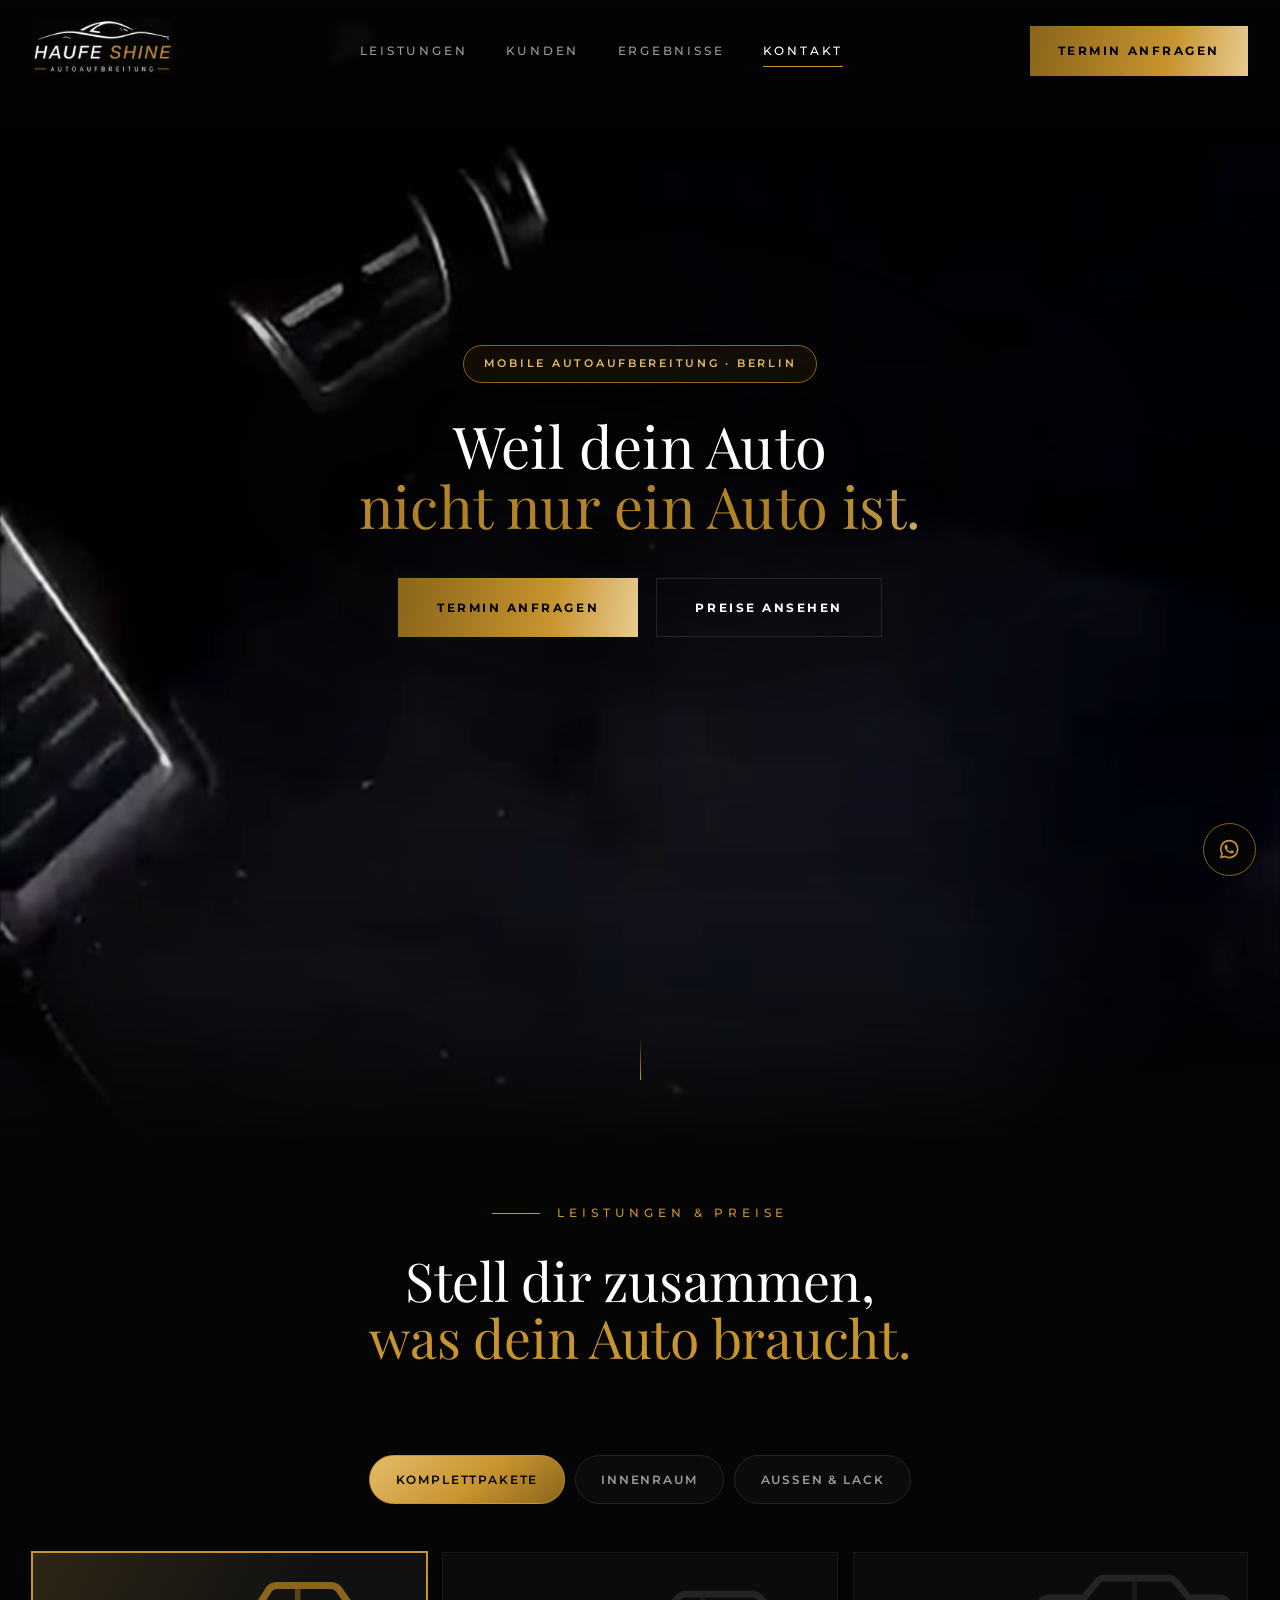
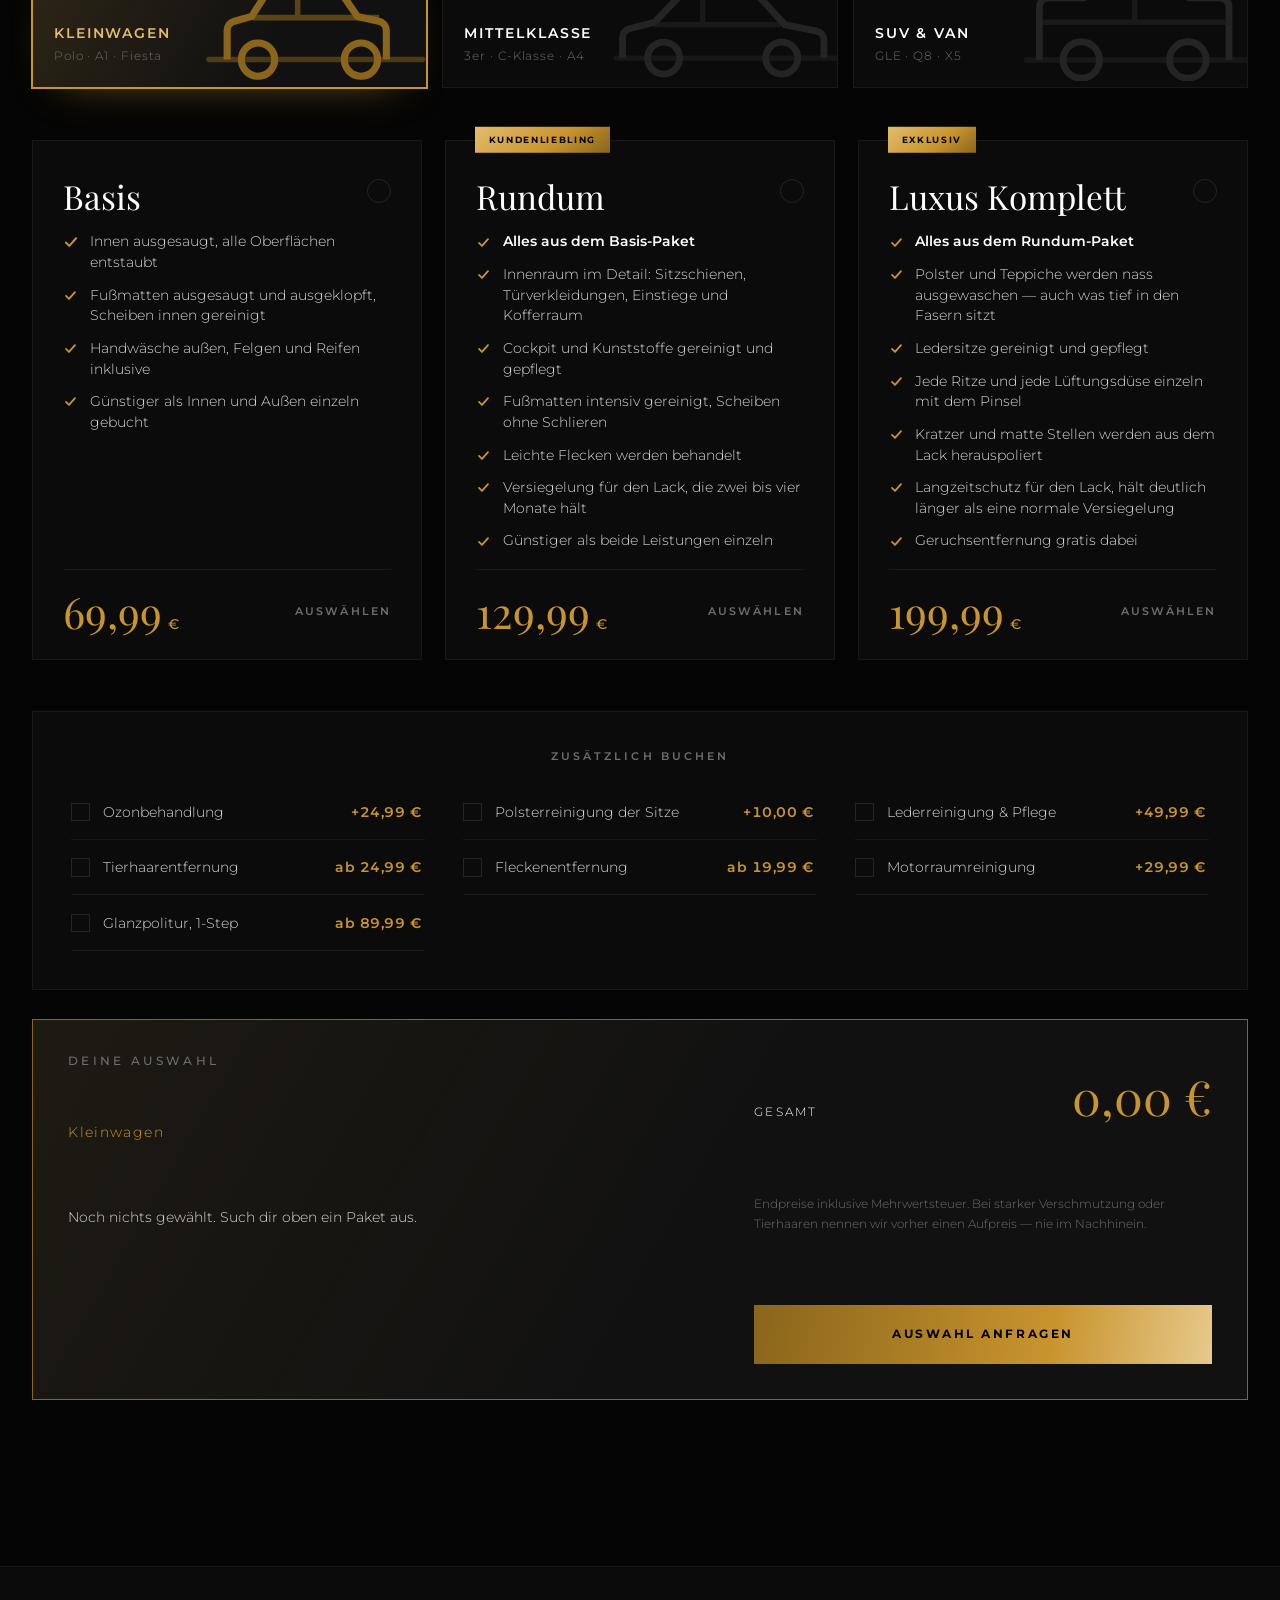
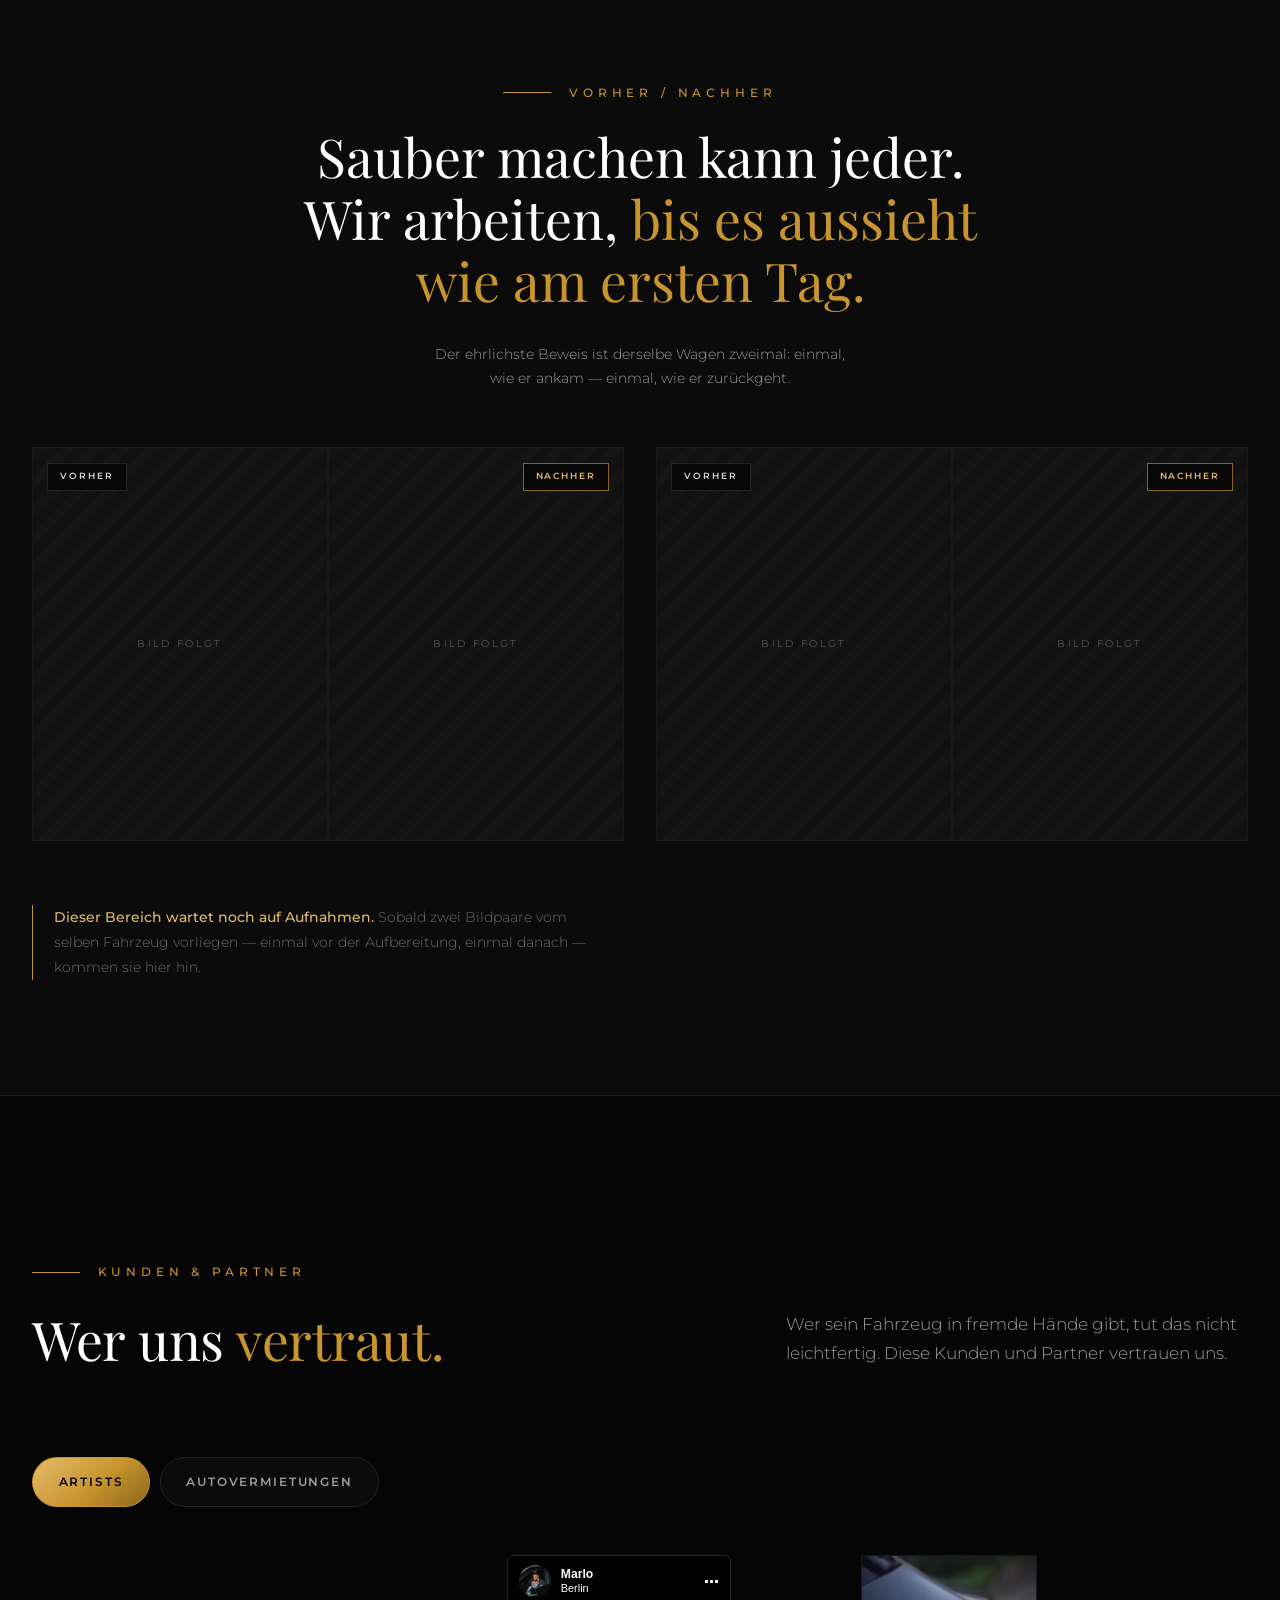
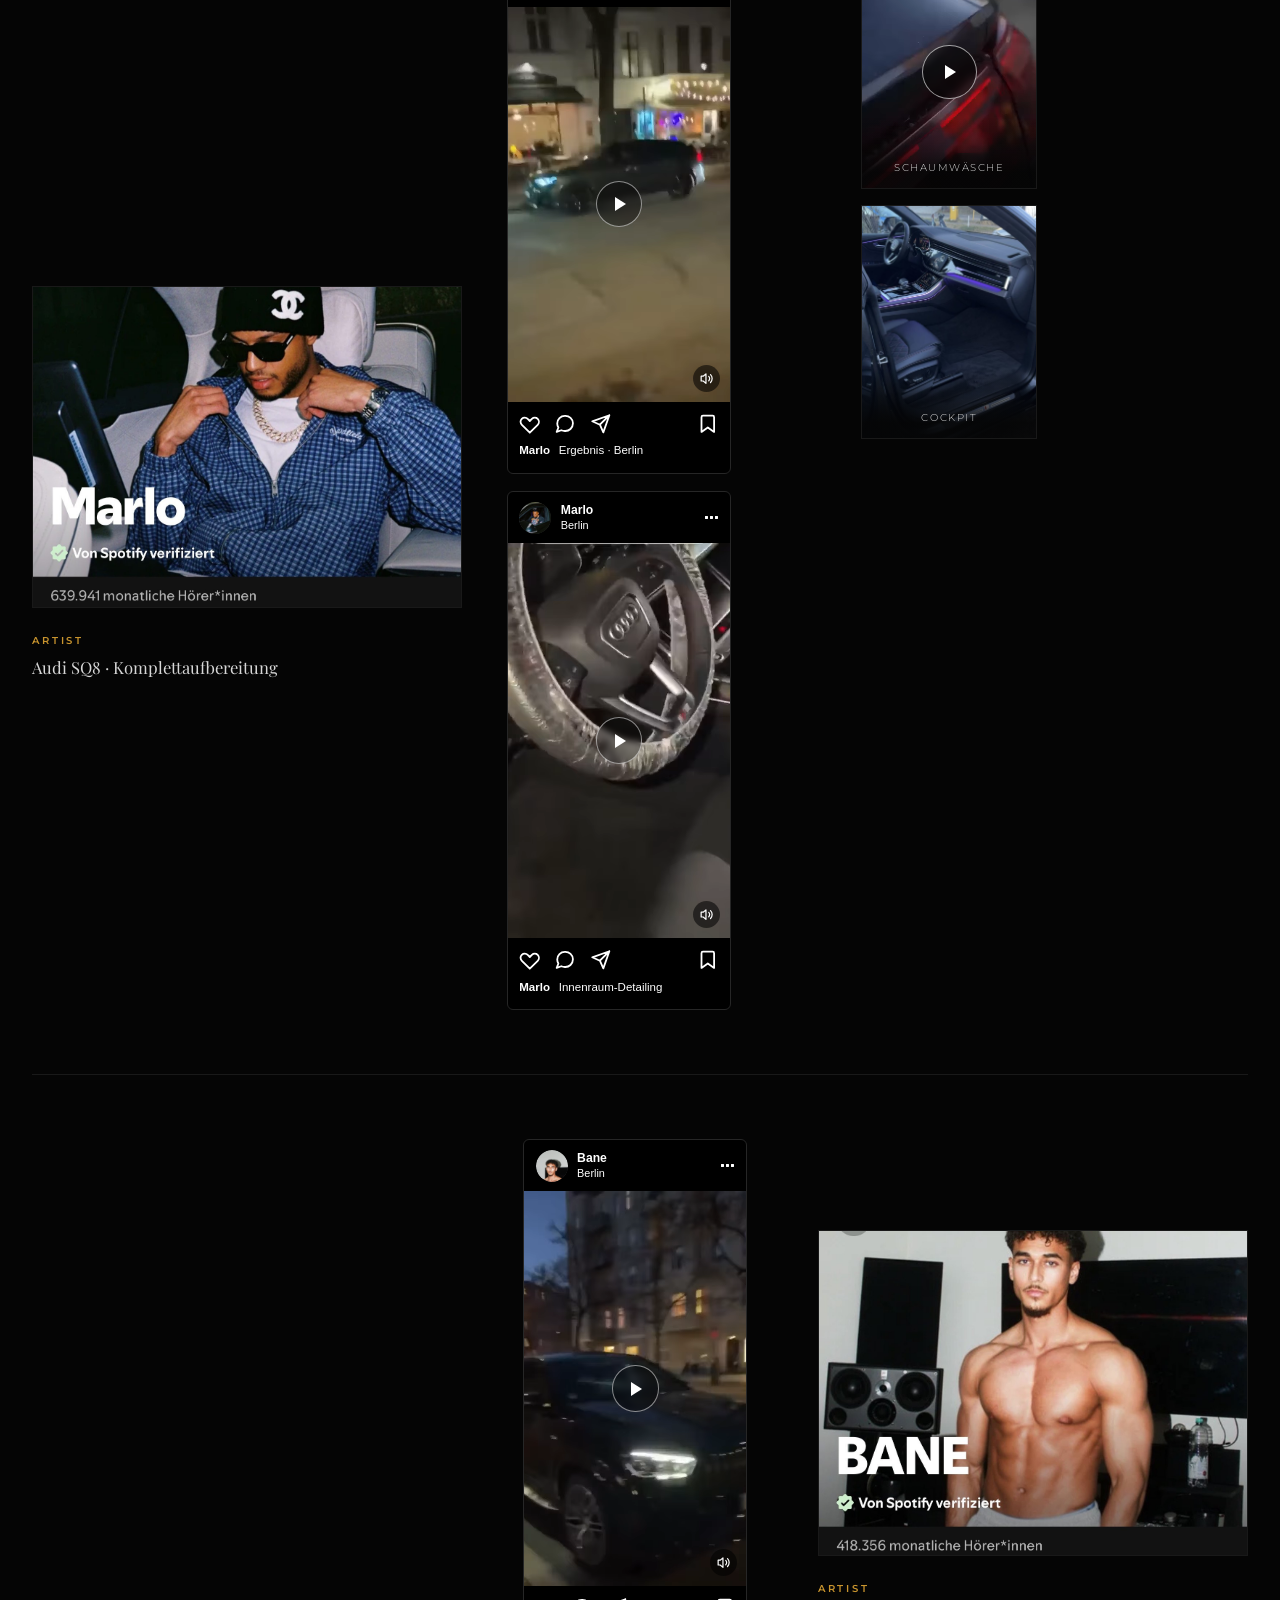
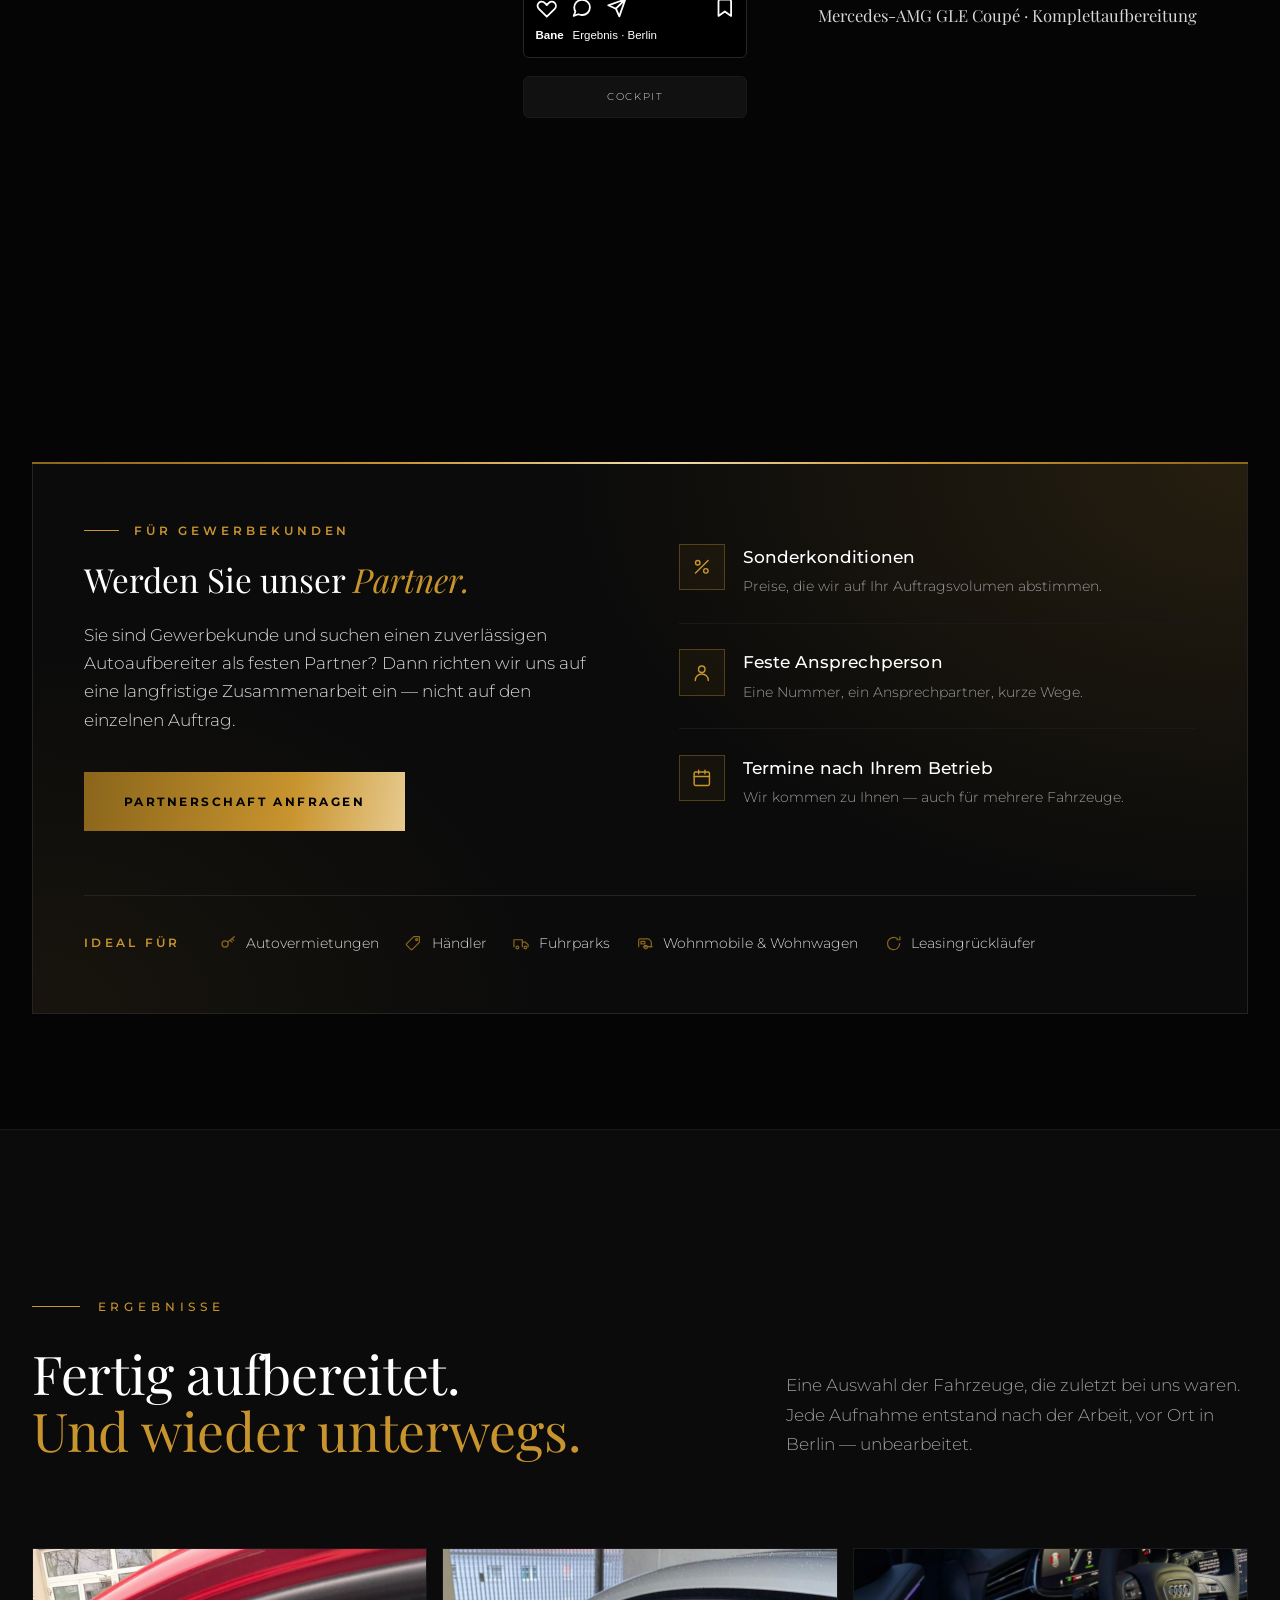
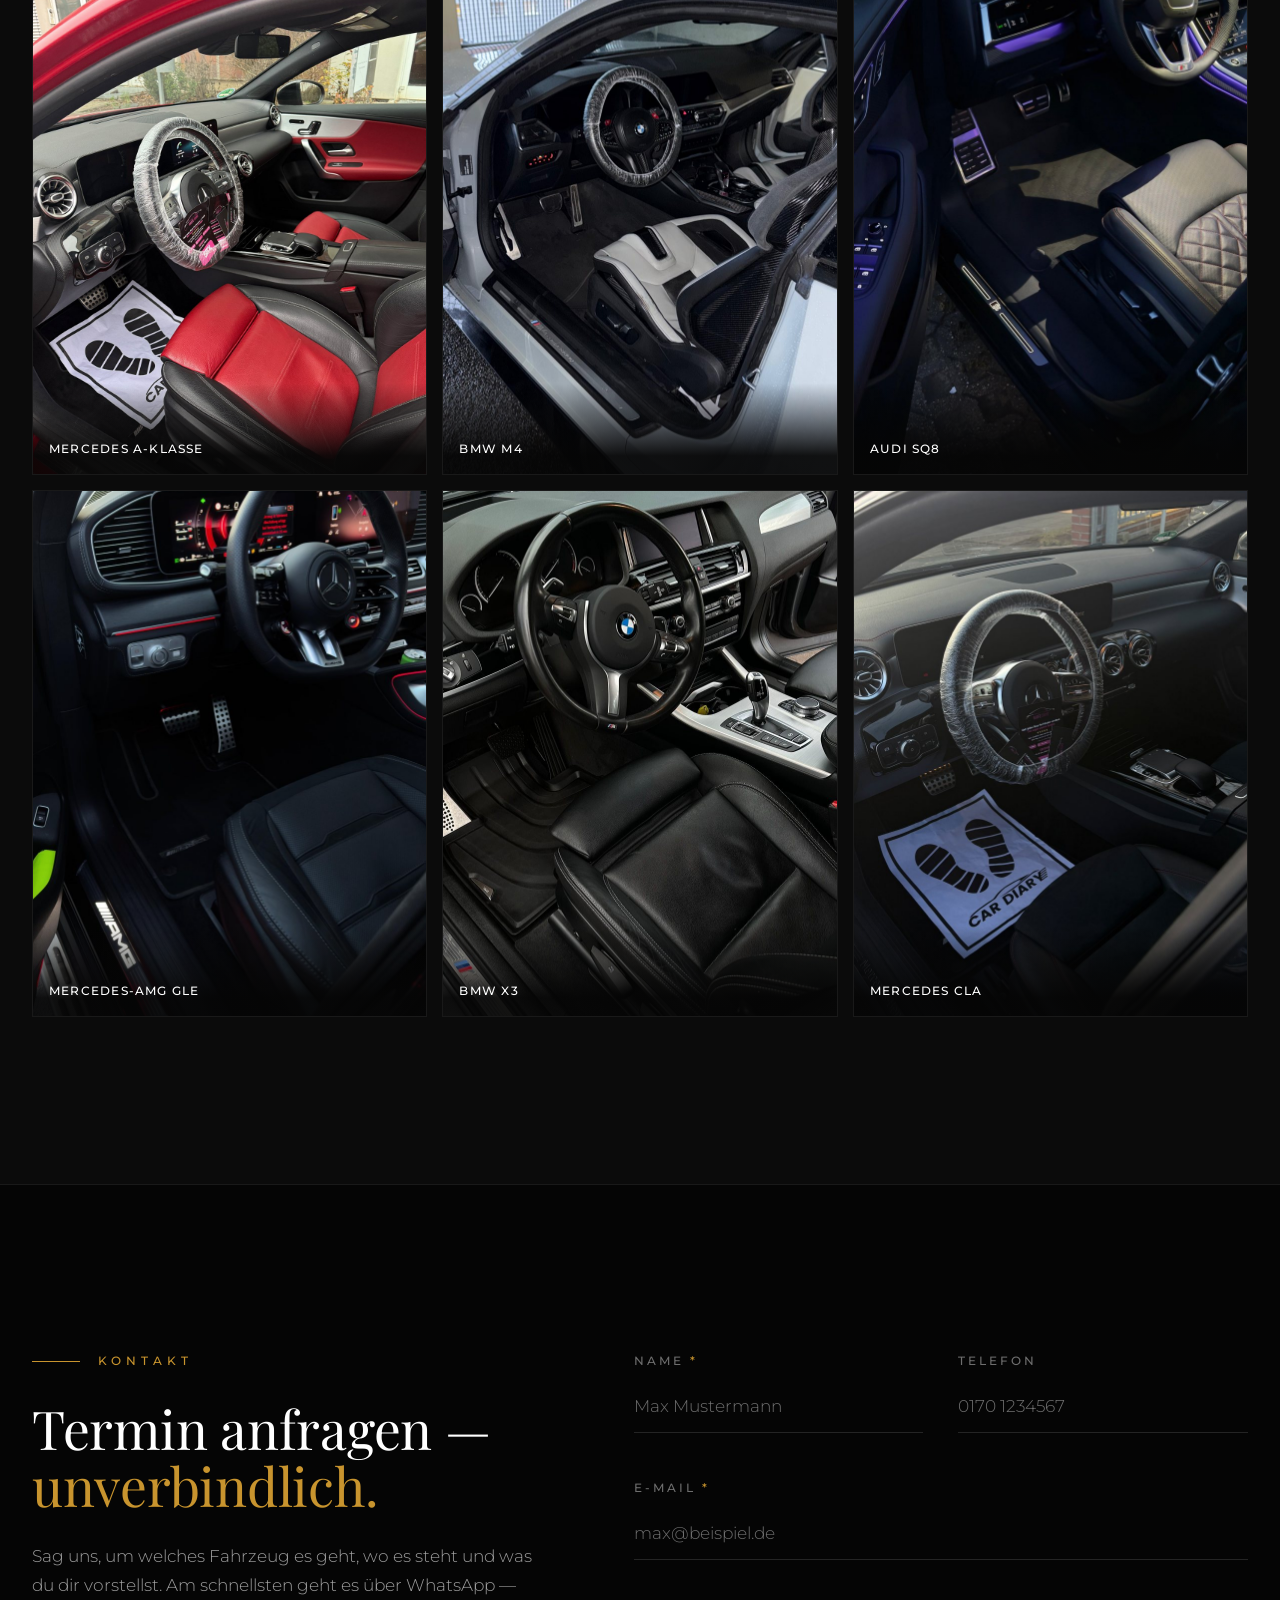
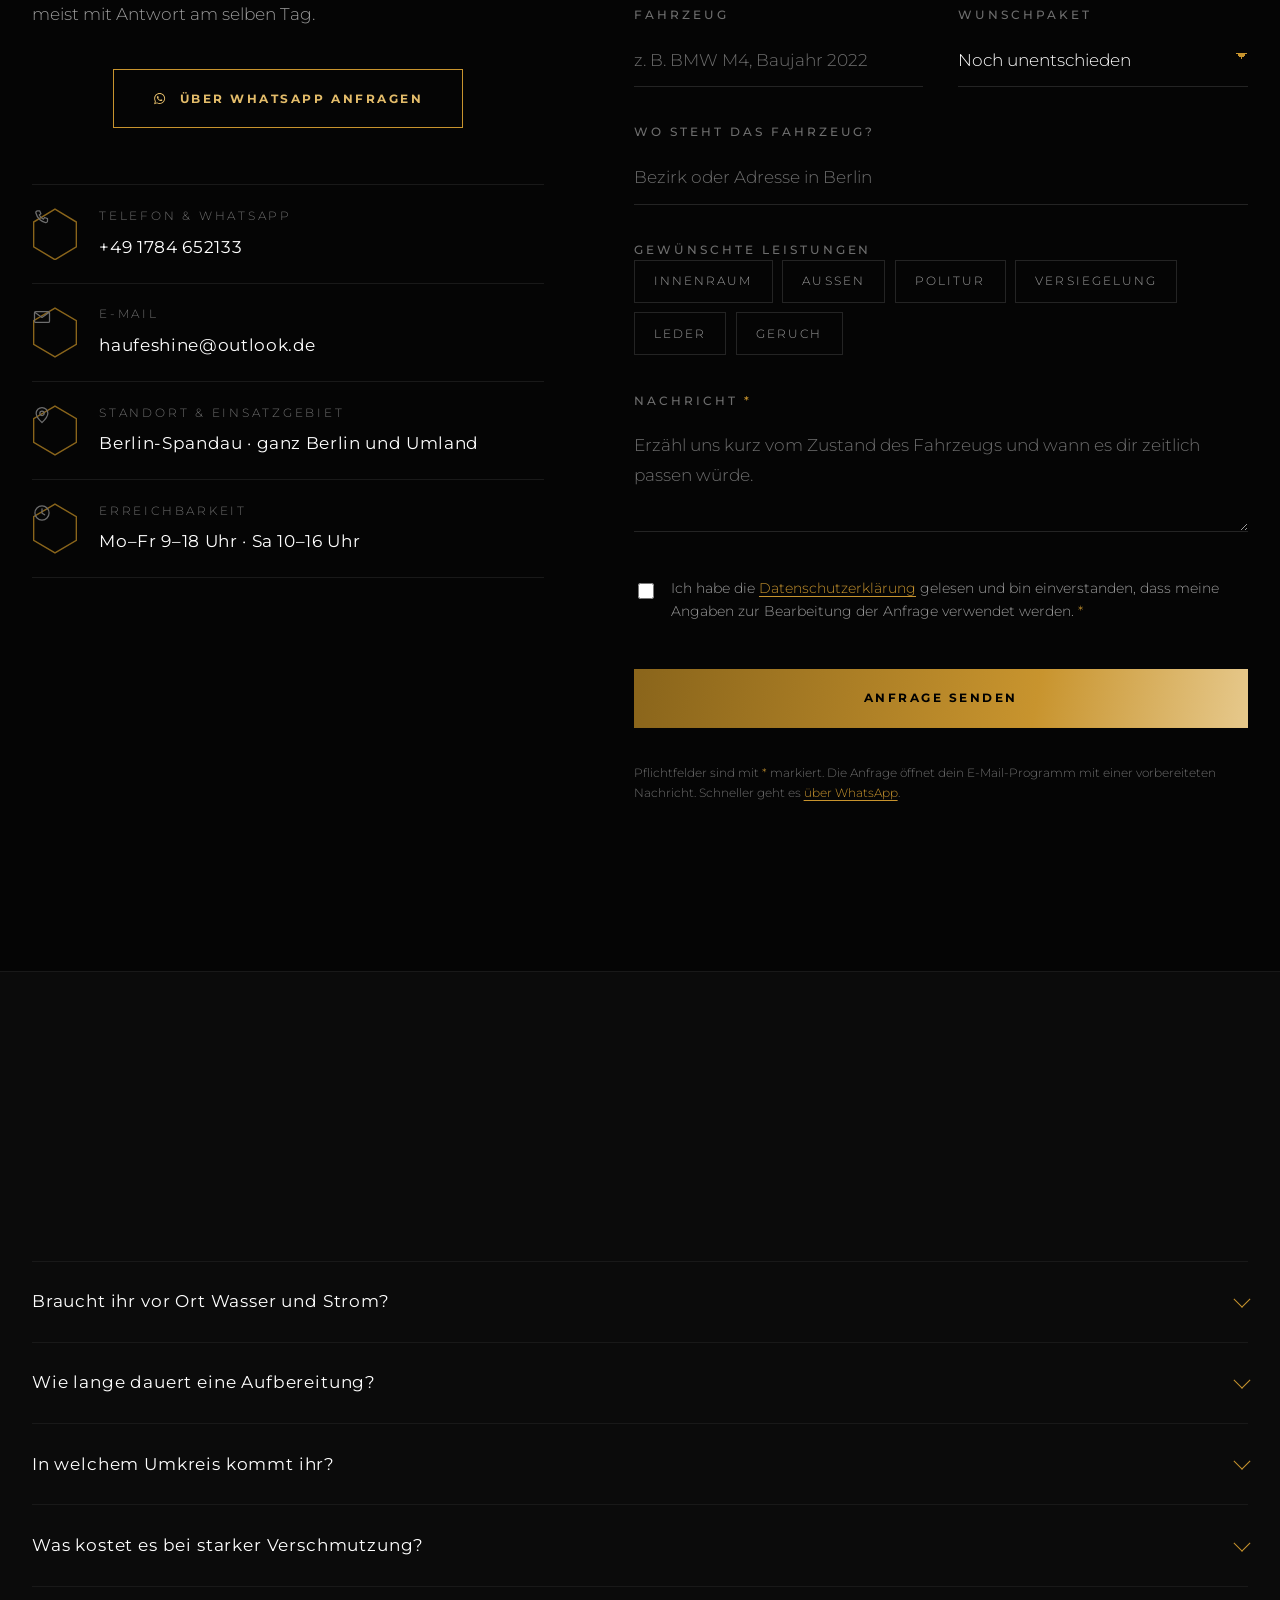
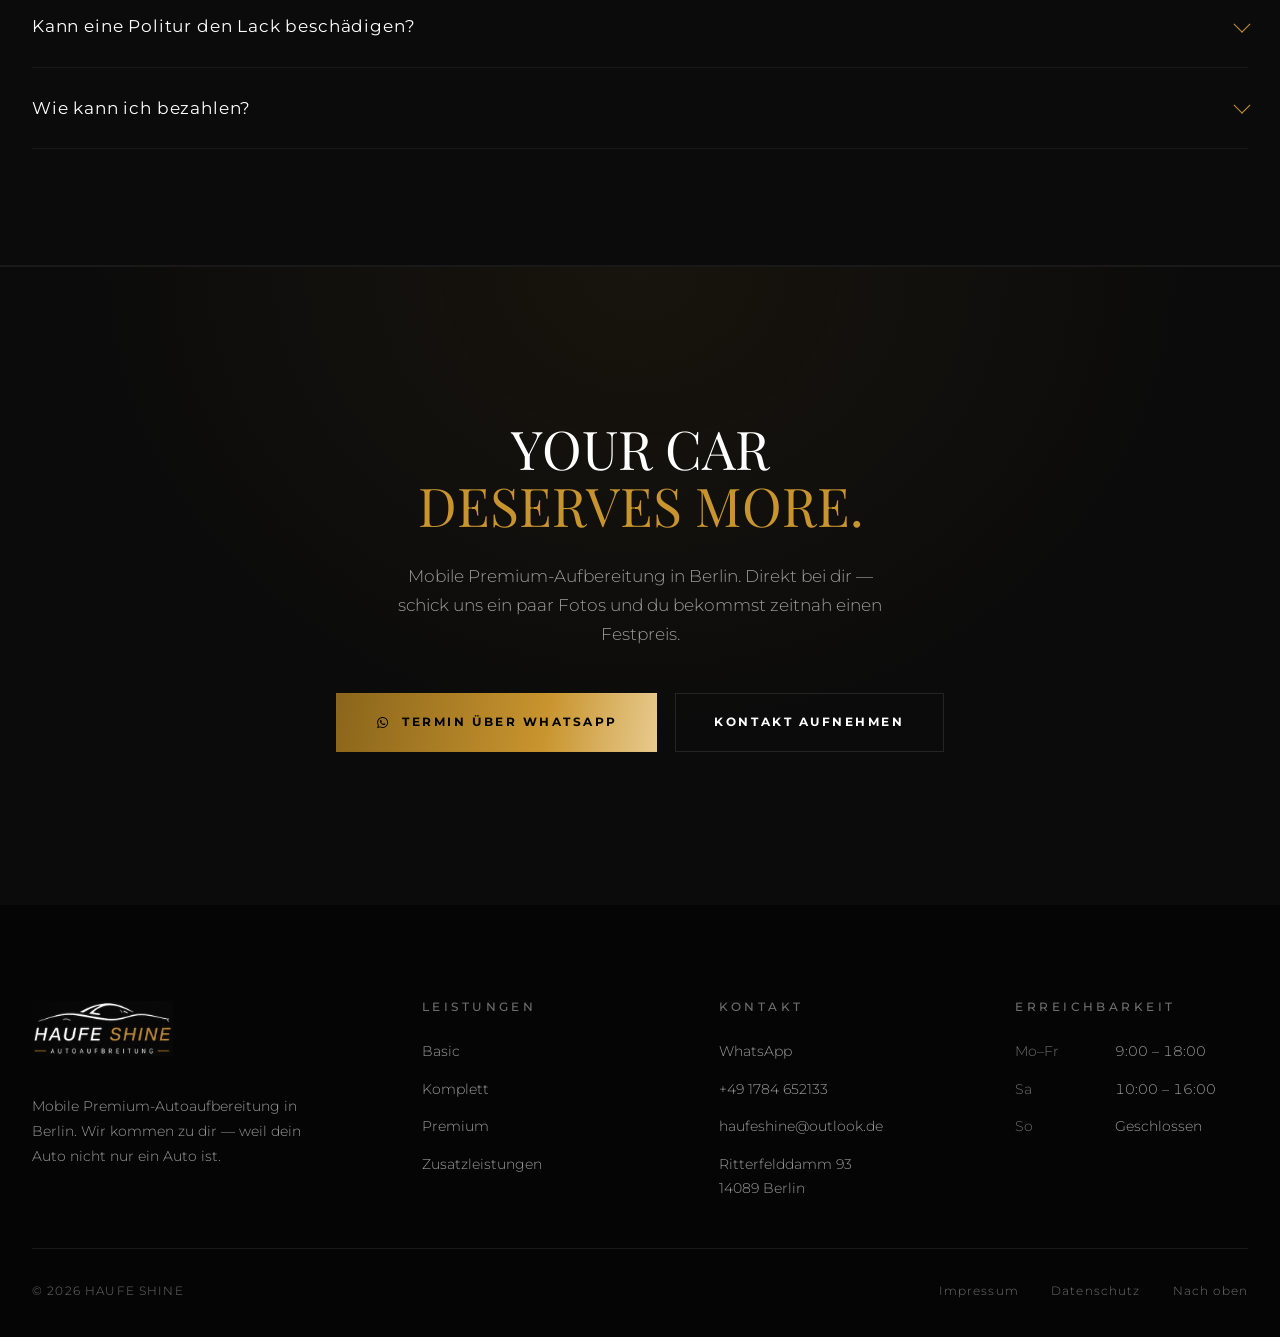
==== index.html @ 2a4e508f "Gewerbebereich wieder unter "Wer uns vertraut" Gleiches Design wie zuletzt, nur die Position: der Pa" ====
<!DOCTYPE html>
<html lang="de">
<head>
<meta charset="utf-8">
<meta name="viewport" content="width=device-width, initial-scale=1">
<title>HAUFE SHINE – Mobile Premium-Autoaufbereitung in Berlin</title>
<meta name="description" content="HAUFE SHINE ist mobile Premium-Autoaufbereitung in Berlin. Wir kommen zu dir: Innenraumaufbereitung, Lackpflege, Politur und Versiegelung – direkt vor Ort, ohne Werkstattbesuch.">
<meta name="theme-color" content="#050505">
<meta name="robots" content="index, follow">
<link rel="canonical" href="https://www.haufeshine.com/">

<meta property="og:type" content="website">
<meta property="og:locale" content="de_DE">
<meta property="og:site_name" content="HAUFE SHINE">
<meta property="og:title" content="HAUFE SHINE – Mobile Premium-Autoaufbereitung in Berlin">
<meta property="og:description" content="Mobile Premium-Autoaufbereitung in Berlin. Wir kommen zu dir – Innenraum, Lackpflege, Politur und Versiegelung direkt vor Ort.">
<meta property="og:url" content="https://www.haufeshine.com/">
<meta property="og:image" content="https://www.haufeshine.com/assets/img/og-bild.jpg">
<meta name="twitter:card" content="summary_large_image">

<link rel="icon" href="assets/img/favicon.png" type="image/png">
<link rel="apple-touch-icon" href="assets/img/favicon.svg">

<link rel="preconnect" href="https://fonts.googleapis.com">
<link rel="preconnect" href="https://fonts.gstatic.com" crossorigin>
<link rel="stylesheet" href="https://fonts.googleapis.com/css2?family=Montserrat:ital,wght@0,300;0,400;0,500;0,600;0,700;1,600&family=Playfair+Display:wght@400;500;600&display=swap">
<link rel="stylesheet" href="assets/css/style.css">

<script type="application/ld+json">
{
  "@context": "https://schema.org",
  "@type": "AutoDetailing",
  "name": "HAUFE SHINE",
  "alternateName": "HAUFE SHINE Autoaufbereitung",
  "description": "Mobile Premium-Autoaufbereitung in Berlin. Innenraumaufbereitung, Außenaufbereitung, Politur, Lackversiegelung und Lederpflege direkt beim Kunden vor Ort.",
  "url": "https://www.haufeshine.com/",
  "telephone": "+491784652133",
  "email": "haufeshine@outlook.de",
  "image": "https://www.haufeshine.com/assets/img/og-bild.jpg",
  "priceRange": "€€€",
  "address": {
    "@type": "PostalAddress",
    "streetAddress": "Ritterfelddamm 93",
    "postalCode": "14089",
    "addressLocality": "Berlin",
    "addressRegion": "Berlin",
    "addressCountry": "DE"
  },
  "areaServed": [
    { "@type": "City", "name": "Berlin" },
    { "@type": "AdministrativeArea", "name": "Berlin-Spandau" },
    { "@type": "AdministrativeArea", "name": "Berlin-Charlottenburg-Wilmersdorf" },
    { "@type": "City", "name": "Potsdam" }
  ],
  "serviceType": [
    "Mobile Autoaufbereitung",
    "Fahrzeugaufbereitung",
    "Innenraumreinigung",
    "Lackaufbereitung",
    "Politur",
    "Lackversiegelung",
    "Lederpflege"
  ],
  "openingHoursSpecification": [
    {
      "@type": "OpeningHoursSpecification",
      "dayOfWeek": ["Monday", "Tuesday", "Wednesday", "Thursday", "Friday"],
      "opens": "09:00",
      "closes": "18:00"
    },
    {
      "@type": "OpeningHoursSpecification",
      "dayOfWeek": "Saturday",
      "opens": "10:00",
      "closes": "16:00"
    }
  ]
}
</script>
</head>
<body>

<a class="skip-link" href="#hauptinhalt">Zum Inhalt springen</a>

<!-- ======================================================================
     Kopfzeile
     ====================================================================== -->
<header class="site-header">
  <div class="site-header__inner">
    <a href="#top" aria-label="HAUFE SHINE – zur Startseite">
      <span class="wordmark wordmark--sm">
        <img class="wordmark__bild" src="assets/img/logo.png" width="384" height="148" alt="HAUFE SHINE &ndash; Autoaufbereitung" data-logo>
        <span class="wordmark__zeichnung">
          <svg class="wordmark__car" viewBox="0 0 240 62" fill="none" aria-hidden="true">
            <path d="M4 50C22 49 40 45 58 39c14-4.7 26-10.6 40-16.4C112 16.6 127 12 143 11.4c14-.5 27 2.4 38 8.6 9 5 16 11.4 24 17.4 8 6 17 10.6 27 12.4" stroke="currentColor" stroke-width="2.7" stroke-linecap="round"/>
            <path d="M76 31.4c11-5.4 22-10.4 34-13.4 11-2.8 22-3.4 32-.6 8 2.2 15 6.4 21 11.8" stroke="currentColor" stroke-width="2" stroke-linecap="round"/>
          </svg>
          <span class="wordmark__name">HAUFE <span>SHINE</span></span>
          <span class="wordmark__rule">Autoaufbereitung</span>
        </span>
      </span>
    </a>

    <nav class="nav" id="hauptnavigation" aria-label="Hauptnavigation">
      <a href="#leistungen">Leistungen</a>
      <a href="#clients">Kunden</a>
      <a href="#arbeiten">Ergebnisse</a>
      <a href="#kontakt">Kontakt</a>
      <a class="btn" href="#kontakt" data-nav-cta>Termin anfragen</a>
    </nav>

    <div class="header-actions">
      <a class="btn" href="#kontakt">Termin anfragen</a>
      <button class="nav-toggle" type="button" aria-expanded="false" aria-controls="hauptnavigation">
        <span></span><span></span><span></span>
        <span class="sr-only">Menü öffnen</span>
      </button>
    </div>
  </div>
</header>

<main id="hauptinhalt">

<!-- ======================================================================
     Hero
     ====================================================================== -->
<section class="hero" id="top">
  <!-- Eigene Aufnahme des Audi SQ8, ohne Ton, im Loop. Sie liegt hinter
       allem, nur leicht weichgezeichnet und abgedunkelt: das Fahrzeug soll
       erkennbar bleiben, die Schrift trotzdem ruhig stehen. -->
  <div class="hero__grund" aria-hidden="true">
    <video poster="assets/img/marlo-sq8-poster.jpg" muted loop playsinline autoplay preload="metadata"
           width="864" height="1550" tabindex="-1">
      <source src="assets/video/hero-sq8.mp4" type="video/mp4">
      <source src="assets/video/hero-sq8.webm" type="video/webm">
    </video>
    <div class="hero__schleier"></div>
  </div>

  <div class="hero__inner">
    <div class="hero__copy">
      <p class="hero__kicker"><span>Mobile Autoaufbereitung &middot; Berlin</span></p>

      <h1>
        <span class="line">Weil dein Auto</span>
        <span class="line line--gold">nicht nur ein Auto ist.</span>
      </h1>

      <div class="hero__cta">
        <a class="btn" href="#kontakt">Termin anfragen</a>
        <a class="btn btn--ghost" href="#leistungen">Preise ansehen</a>
      </div>
    </div>
  </div>

  <a class="hero__runter" href="#leistungen" aria-label="Weiter zu den Leistungen">
    <span></span>
  </a>
</section>


<!-- ======================================================================
     Leistungen und Preise — zum Anklicken
     ====================================================================== -->
<section class="section" id="leistungen" style="padding-top: clamp(2rem, 4vw, 3.5rem);">
  <div class="shell">
    <div class="section-head section-head--mitte reveal">
      <p class="eyebrow">Leistungen &amp; Preise</p>
      <h2 class="title">Stell dir zusammen,<br><em>was dein Auto braucht.</em></h2>
    </div>

    <div class="tabs" role="tablist" aria-label="Leistungsbereich wählen">
  <button class="tab" role="tab" id="tab-komplett" aria-controls="panel-komplett" aria-selected="true" type="button">Komplettpakete</button>
  <button class="tab" role="tab" id="tab-innen" aria-controls="panel-innen" aria-selected="false" type="button">Innenraum</button>
  <button class="tab" role="tab" id="tab-aussen" aria-controls="panel-aussen" aria-selected="false" type="button">Außen &amp; Lack</button>
</div>

    <div class="klassen reveal" role="radiogroup" aria-label="Fahrzeugklasse">
      <label class="klasse">
        <input type="radio" name="klasse" value="kw" checked>
        <span class="klasse__body">
          <span class="klasse__icon" aria-hidden="true"><svg viewBox="0 0 64 32" fill="none" aria-hidden="true"><path d="M5 26h54" stroke="currentColor" stroke-width="1.4" stroke-linecap="round" opacity=".5"/><path d="M9.6 26V18.6a2.4 2.4 0 0 1 1.8-2.3l4.4-1.2 4.2-6.6a2.6 2.6 0 0 1 2.2-1.2h13.6a2.6 2.6 0 0 1 2.1 1.1l4.6 6.7 5.4 1.2a2.4 2.4 0 0 1 1.9 2.3V26" stroke="currentColor" stroke-width="1.8" stroke-linejoin="round"/><path d="M16 15.4h32M27.4 8v7.4" stroke="currentColor" stroke-width="1.4" opacity=".6"/><circle cx="17.4" cy="26" r="4.2" stroke="currentColor" stroke-width="1.8"/><circle cx="43.4" cy="26" r="4.2" stroke="currentColor" stroke-width="1.8"/></svg></span>
          <span class="klasse__text">
            <span class="klasse__name">Kleinwagen</span>
            <span class="klasse__bsp">Polo · A1 · Fiesta</span>
          </span>
        </span>
      </label>
      <label class="klasse">
        <input type="radio" name="klasse" value="mk">
        <span class="klasse__body">
          <span class="klasse__icon" aria-hidden="true"><svg viewBox="0 0 64 32" fill="none" aria-hidden="true"><path d="M3 26h58" stroke="currentColor" stroke-width="1.4" stroke-linecap="round" opacity=".5"/><path d="M4.6 26v-5.4a2.4 2.4 0 0 1 1.8-2.3l6.6-1.7 6.2-6.5A2.8 2.8 0 0 1 21.2 9.2h17.4a2.8 2.8 0 0 1 2.1.9l6.5 7.1 8.4 1.7a2.4 2.4 0 0 1 1.9 2.3V26" stroke="currentColor" stroke-width="1.8" stroke-linejoin="round"/><path d="M12.6 17.2h33.6M25.6 9.6v7.6" stroke="currentColor" stroke-width="1.4" opacity=".6"/><circle cx="15.4" cy="26" r="4.2" stroke="currentColor" stroke-width="1.8"/><circle cx="46.4" cy="26" r="4.2" stroke="currentColor" stroke-width="1.8"/></svg></span>
          <span class="klasse__text">
            <span class="klasse__name">Mittelklasse</span>
            <span class="klasse__bsp">3er · C-Klasse · A4</span>
          </span>
        </span>
      </label>
      <label class="klasse">
        <input type="radio" name="klasse" value="suv">
        <span class="klasse__body">
          <span class="klasse__icon" aria-hidden="true"><svg viewBox="0 0 64 32" fill="none" aria-hidden="true"><path d="M3 26.5h58" stroke="currentColor" stroke-width="1.4" stroke-linecap="round" opacity=".5"/><path d="M6.4 26.5V12.6a2.4 2.4 0 0 1 2.4-2.4h9.3l3.5-4.3a2.4 2.4 0 0 1 1.9-.9h16.8a2.4 2.4 0 0 1 1.9.9l3.5 4.3h8.1a2.4 2.4 0 0 1 2.4 2.4v13.9" stroke="currentColor" stroke-width="1.8" stroke-linejoin="round"/><path d="M7.4 16.6h49.2M31.4 5.4v11.2" stroke="currentColor" stroke-width="1.4" opacity=".6"/><circle cx="17.4" cy="26.5" r="4.8" stroke="currentColor" stroke-width="1.8"/><circle cx="45.4" cy="26.5" r="4.8" stroke="currentColor" stroke-width="1.8"/></svg></span>
          <span class="klasse__text">
            <span class="klasse__name">SUV &amp; Van</span>
            <span class="klasse__bsp">GLE · Q8 · X5</span>
          </span>
        </span>
      </label>
    </div>

    <div class="pakete">
      <div class="tab-panel" role="tabpanel" id="panel-komplett" aria-labelledby="tab-komplett">
    <div class="optionen">
      <label class="option">
        <input type="radio" name="paket" value="Basis" data-bereich="Komplettpakete"
               data-kw="69.99" data-mk="79.99" data-suv="89.99">
        <span class="option__body">
          <span class="option__kopf">
            <span class="option__name">Basis</span>
            <span class="option__haken" aria-hidden="true"></span>
          </span>
          <ul class="option__liste">
            <li>Innen ausgesaugt, alle Oberflächen entstaubt</li>
            <li>Fußmatten ausgesaugt und ausgeklopft, Scheiben innen gereinigt</li>
            <li>Handwäsche außen, Felgen und Reifen inklusive</li>
            <li>Günstiger als Innen und Außen einzeln gebucht</li>
          </ul>
          <span class="option__fuss">
            <span class="option__preis"><span data-preis-anzeige>69,99</span><small>&euro;</small></span>
            <span class="option__cta">Ausw&auml;hlen</span>
          </span>
        </span>
      </label>
      <label class="option">
        <span class="option__flag">Kundenliebling</span>
        <input type="radio" name="paket" value="Rundum" data-bereich="Komplettpakete"
               data-kw="129.99" data-mk="139.99" data-suv="149.99">
        <span class="option__body">
          <span class="option__kopf">
            <span class="option__name">Rundum</span>
            <span class="option__haken" aria-hidden="true"></span>
          </span>
          <ul class="option__liste">
            <li><b>Alles aus dem Basis-Paket</b></li>
            <li>Innenraum im Detail: Sitzschienen, Türverkleidungen, Einstiege und Kofferraum</li>
            <li>Cockpit und Kunststoffe gereinigt und gepflegt</li>
            <li>Fußmatten intensiv gereinigt, Scheiben ohne Schlieren</li>
            <li>Leichte Flecken werden behandelt</li>
            <li>Versiegelung für den Lack, die zwei bis vier Monate hält</li>
            <li>Günstiger als beide Leistungen einzeln</li>
          </ul>
          <span class="option__fuss">
            <span class="option__preis"><span data-preis-anzeige>129,99</span><small>&euro;</small></span>
            <span class="option__cta">Ausw&auml;hlen</span>
          </span>
        </span>
      </label>
      <label class="option">
        <span class="option__flag">Exklusiv</span>
        <input type="radio" name="paket" value="Luxus Komplett" data-bereich="Komplettpakete"
               data-kw="199.99" data-mk="209.99" data-suv="219.99">
        <span class="option__body">
          <span class="option__kopf">
            <span class="option__name">Luxus Komplett</span>
            <span class="option__haken" aria-hidden="true"></span>
          </span>
          <ul class="option__liste">
            <li><b>Alles aus dem Rundum-Paket</b></li>
            <li>Polster und Teppiche werden nass ausgewaschen &mdash; auch was tief in den Fasern sitzt</li>
            <li>Ledersitze gereinigt und gepflegt</li>
            <li>Jede Ritze und jede Lüftungsdüse einzeln mit dem Pinsel</li>
            <li>Kratzer und matte Stellen werden aus dem Lack herauspoliert</li>
            <li>Langzeitschutz für den Lack, hält deutlich länger als eine normale Versiegelung</li>
            <li>Geruchsentfernung gratis dabei</li>
          </ul>
          <span class="option__fuss">
            <span class="option__preis"><span data-preis-anzeige>199,99</span><small>&euro;</small></span>
            <span class="option__cta">Ausw&auml;hlen</span>
          </span>
        </span>
      </label>
    </div>
  </div>
  <div class="tab-panel" role="tabpanel" id="panel-innen" aria-labelledby="tab-innen" hidden>
    <div class="optionen">
      <label class="option">
        <input type="radio" name="paket" value="Auffrischung" data-bereich="Innenraum"
               data-kw="34.99" data-mk="44.99" data-suv="54.99">
        <span class="option__body">
          <span class="option__kopf">
            <span class="option__name">Auffrischung</span>
            <span class="option__haken" aria-hidden="true"></span>
          </span>
          <ul class="option__liste">
            <li>Gründliches Aussaugen, innen und Kofferraum</li>
            <li>Grobe Staubentfernung der Oberflächen</li>
            <li>Fußmatten ausklopfen</li>
            <li>Scheiben innen reinigen</li>
          </ul>
          <span class="option__fuss">
            <span class="option__preis"><span data-preis-anzeige>34,99</span><small>&euro;</small></span>
            <span class="option__cta">Ausw&auml;hlen</span>
          </span>
        </span>
      </label>
      <label class="option">
        <span class="option__flag">Beliebteste</span>
        <input type="radio" name="paket" value="Komfort" data-bereich="Innenraum"
               data-kw="79.99" data-mk="89.99" data-suv="99.99">
        <span class="option__body">
          <span class="option__kopf">
            <span class="option__name">Komfort</span>
            <span class="option__haken" aria-hidden="true"></span>
          </span>
          <ul class="option__liste">
            <li><b>Alles aus der Auffrischung</b></li>
            <li>Intensives Aussaugen, auch unter den Sitzschienen</li>
            <li>Cockpit, Türverkleidungen, Einstiege und Kofferraum gereinigt</li>
            <li>Fußmatten intensiv gereinigt, Scheiben ohne Schlieren</li>
            <li>Leichte Flecken behandelt, Kunststoffe gepflegt</li>
          </ul>
          <span class="option__fuss">
            <span class="option__preis"><span data-preis-anzeige>79,99</span><small>&euro;</small></span>
            <span class="option__cta">Ausw&auml;hlen</span>
          </span>
        </span>
      </label>
      <label class="option">
        <span class="option__flag">Premium</span>
        <input type="radio" name="paket" value="Tiefenreinigung" data-bereich="Innenraum"
               data-kw="109.99" data-mk="119.99" data-suv="129.99">
        <span class="option__body">
          <span class="option__kopf">
            <span class="option__name">Tiefenreinigung</span>
            <span class="option__haken" aria-hidden="true"></span>
          </span>
          <ul class="option__liste">
            <li><b>Alles aus dem Komfort-Paket</b></li>
            <li>Polster und Teppiche werden mit heißem Wasser ausgewaschen &mdash; auch was tief in den Fasern sitzt</li>
            <li>Sitze gründlich gereinigt, ob Stoff oder Leder</li>
            <li>Jede Ritze und jede Lüftungsdüse einzeln mit dem Pinsel</li>
            <li>Geruchsentfernung und Lederpflege inklusive</li>
          </ul>
          <span class="option__fuss">
            <span class="option__preis"><span data-preis-anzeige>109,99</span><small>&euro;</small></span>
            <span class="option__cta">Ausw&auml;hlen</span>
          </span>
        </span>
      </label>
    </div>
  </div>
  <div class="tab-panel" role="tabpanel" id="panel-aussen" aria-labelledby="tab-aussen" hidden>
    <div class="optionen">
      <label class="option">
        <input type="radio" name="paket" value="Handwäsche" data-bereich="Außen & Lack"
               data-kw="44.99" data-mk="54.99" data-suv="64.99">
        <span class="option__body">
          <span class="option__kopf">
            <span class="option__name">Handwäsche</span>
            <span class="option__haken" aria-hidden="true"></span>
          </span>
          <ul class="option__liste">
            <li>Handwäsche mit zwei Eimern &mdash; so kommt kein Schmutz zurück auf den Lack</li>
            <li>Felgen vorbehandelt und schonend gewaschen</li>
            <li>Insekten entfernt, danach kratzfrei getrocknet</li>
            <li>Scheiben außen gereinigt, Reifen gepflegt</li>
          </ul>
          <span class="option__fuss">
            <span class="option__preis"><span data-preis-anzeige>44,99</span><small>&euro;</small></span>
            <span class="option__cta">Ausw&auml;hlen</span>
          </span>
        </span>
      </label>
      <label class="option">
        <span class="option__flag">Beliebteste</span>
        <input type="radio" name="paket" value="Glanz & Schutz" data-bereich="Außen & Lack"
               data-kw="99.99" data-mk="109.99" data-suv="119.99">
        <span class="option__body">
          <span class="option__kopf">
            <span class="option__name">Glanz &amp; Schutz</span>
            <span class="option__haken" aria-hidden="true"></span>
          </span>
          <ul class="option__liste">
            <li><b>Alles aus der Handwäsche</b></li>
            <li>Lack wird mit der Reinigungsknete gesäubert: alles, was sich festgesetzt hat, kommt herunter</li>
            <li>Der Lack fühlt sich danach glatt an statt rau</li>
            <li>Versiegelung, die den Lack zwei bis vier Monate schützt</li>
            <li>Wasser perlt ab, Schmutz haftet schlechter</li>
            <li>Die nächste Wäsche geht spürbar leichter</li>
          </ul>
          <span class="option__fuss">
            <span class="option__preis"><span data-preis-anzeige>99,99</span><small>&euro;</small></span>
            <span class="option__cta">Ausw&auml;hlen</span>
          </span>
        </span>
      </label>
      <label class="option">
        <span class="option__flag">Premium</span>
        <input type="radio" name="paket" value="Lackvollendung" data-bereich="Außen & Lack"
               data-kw="199.99" data-mk="209.99" data-suv="219.99">
        <span class="option__body">
          <span class="option__kopf">
            <span class="option__name">Lackvollendung</span>
            <span class="option__haken" aria-hidden="true"></span>
          </span>
          <ul class="option__liste">
            <li>Vorwäsche, danach den Lack mit der Reinigungsknete säubern</li>
            <li>Politur in mehreren Durchgängen &mdash; Kratzer und matte Stellen verschwinden</li>
            <li>Langzeitschutz für den Lack, hält deutlich länger als eine normale Versiegelung</li>
            <li>Kunststoffteile außen gepflegt und geschützt</li>
            <li>Frontscheibe versiegelt: Regen perlt ab</li>
          </ul>
          <span class="option__fuss">
            <span class="option__preis"><span data-preis-anzeige>199,99</span><small>&euro;</small></span>
            <span class="option__cta">Ausw&auml;hlen</span>
          </span>
        </span>
      </label>
    </div>
  </div>
    </div>

    <p class="wisch-hinweis" aria-hidden="true">Zur Seite wischen f&uuml;r alle Pakete</p>

    <div class="extras-block">
<h3 class="extras-block__titel">Zusätzlich buchen</h3>
<div class="extras">
  <label class="extra"><input type="checkbox" name="extra" value="Ozonbehandlung" data-preis="24.99" data-ab="0"><span class="extra__body">Ozonbehandlung<span class="extra__preis">+24,99 &euro;</span></span></label>
  <div class="extra extra--gestuft">
    <label class="extra__zeile">
      <input type="checkbox" name="extra" value="Polsterreinigung der Sitze" data-preis="10.0" data-ab="0" data-stufen="polster">
      <span class="extra__body">Polsterreinigung der Sitze<span class="extra__preis" data-stufen-preis="polster">+10,00 &euro;</span></span>
    </label>
    <div class="stufen" data-stufen-feld="polster" role="radiogroup" aria-label="Wie viele Sitze?" hidden>
      <label class="stufe">
        <input type="radio" name="polster-sitze" value="1 Sitz" data-preis="10.0" checked>
        <span>1 Sitz<b>10,00 &euro;</b></span>
      </label>
      <label class="stufe">
        <input type="radio" name="polster-sitze" value="2 Sitze" data-preis="20.0">
        <span>2 Sitze<b>20,00 &euro;</b></span>
      </label>
      <label class="stufe">
        <input type="radio" name="polster-sitze" value="alle Sitze" data-preis="29.99">
        <span>Alle Sitze<b>29,99 &euro;</b></span>
      </label>
    </div>
  </div>
  <label class="extra"><input type="checkbox" name="extra" value="Lederreinigung & Pflege" data-preis="49.99" data-ab="0"><span class="extra__body">Lederreinigung &amp; Pflege<span class="extra__preis">+49,99 &euro;</span></span></label>
  <label class="extra"><input type="checkbox" name="extra" value="Tierhaarentfernung" data-preis="24.99" data-ab="1"><span class="extra__body">Tierhaarentfernung<span class="extra__preis">ab 24,99 &euro;</span></span></label>
  <label class="extra"><input type="checkbox" name="extra" value="Fleckenentfernung" data-preis="19.99" data-ab="1"><span class="extra__body">Fleckenentfernung<span class="extra__preis">ab 19,99 &euro;</span></span></label>
  <label class="extra"><input type="checkbox" name="extra" value="Motorraumreinigung" data-preis="29.99" data-ab="0"><span class="extra__body">Motorraumreinigung<span class="extra__preis">+29,99 &euro;</span></span></label>
  <label class="extra"><input type="checkbox" name="extra" value="Glanzpolitur, 1-Step" data-preis="89.99" data-ab="1"><span class="extra__body">Glanzpolitur, 1-Step<span class="extra__preis">ab 89,99 &euro;</span></span></label>
      </div>
    </div>

    <aside class="summe summe--breit" aria-live="polite">
        <h3>Deine Auswahl</h3>
        <p class="summe__klasse" data-summe-klasse>Kleinwagen</p>
        <ul class="summe__posten" data-summe-posten>
          <li class="summe__leer">Noch nichts gewählt. Such dir oben ein Paket aus.</li>
        </ul>
        <dl class="summe__zeile">
          <dt>Gesamt</dt>
          <dd><span data-summe-betrag>0,00</span> &euro;</dd>
        </dl>
        <p class="summe__hinweis">Endpreise inklusive Mehrwertsteuer. Bei starker Verschmutzung oder Tierhaaren nennen wir vorher einen Aufpreis — nie im Nachhinein.</p>
        <a class="btn btn--wide" href="#kontakt" data-summe-senden>Auswahl anfragen</a>
      </aside>

  </div>
</section>



<!-- ======================================================================
     Vorher / Nachher — wartet auf Bildpaare
     ====================================================================== -->
<section class="section section--tight" id="vergleich" style="background: var(--ink-raised); border-block: 1px solid var(--line-soft);">
  <div class="shell">
    <div class="losung reveal">
      <p class="eyebrow">Vorher / Nachher</p>
      <p class="losung__satz">Sauber machen kann jeder. Wir arbeiten, <em>bis es aussieht wie am ersten Tag.</em></p>
      <p class="losung__zeile">Der ehrlichste Beweis ist derselbe Wagen zweimal: einmal, wie er ankam &mdash; einmal, wie er zur&uuml;ckgeht.</p>
    </div>

    <div class="vergleich reveal">
      <figure class="vergleich__paar">
        <div class="vergleich__seite">
          <span class="vergleich__marke">Vorher</span>
          <div class="vergleich__leer"><span>Bild folgt</span></div>
        </div>
        <div class="vergleich__seite">
          <span class="vergleich__marke vergleich__marke--gold">Nachher</span>
          <div class="vergleich__leer"><span>Bild folgt</span></div>
        </div>
      </figure>
      <figure class="vergleich__paar">
        <div class="vergleich__seite">
          <span class="vergleich__marke">Vorher</span>
          <div class="vergleich__leer"><span>Bild folgt</span></div>
        </div>
        <div class="vergleich__seite">
          <span class="vergleich__marke vergleich__marke--gold">Nachher</span>
          <div class="vergleich__leer"><span>Bild folgt</span></div>
        </div>
      </figure>
    </div>

    <p class="pending reveal"><span><strong>Dieser Bereich wartet noch auf Aufnahmen.</strong> Sobald zwei Bildpaare vom selben Fahrzeug vorliegen &mdash; einmal vor der Aufbereitung, einmal danach &mdash; kommen sie hier hin.</span></p>
  </div>
</section>

<!-- ======================================================================
     Kunden & Partner
     ====================================================================== -->
<section class="section" id="clients">
  <div class="shell">
    <div class="section-head section-head--split reveal">
      <div>
        <p class="eyebrow">Kunden &amp; Partner</p>
        <h2 class="title">Wer uns <em>vertraut.</em></h2>
      </div>
      <p class="intro">Wer sein Fahrzeug in fremde H&auml;nde gibt, tut das nicht leichtfertig. Diese Kunden und Partner vertrauen uns.</p>
    </div>

    <div class="tabs reveal" role="tablist" aria-label="Kundenbereich w&auml;hlen">
      <button class="tab" role="tab" id="tab-artists" aria-controls="panel-artists" aria-selected="true" type="button">Artists</button>
      <button class="tab" role="tab" id="tab-vermietung" aria-controls="panel-vermietung" aria-selected="false" type="button">Autovermietungen</button>
    </div>

    <div class="tab-panel reveal" role="tabpanel" id="panel-artists" aria-labelledby="tab-artists">

      <article class="artist">
        <div class="artist__kopf">
          <div class="artist__portrait">
            <img src="assets/img/marlo-portrait.jpg" alt="Spotify-Profil von Marlo, Kunde von HAUFE SHINE" loading="lazy" width="1179" height="880">
          </div>
          <p class="artist__rolle">Artist</p>
          <p class="artist__fahrzeug">Audi SQ8 &middot; Komplettaufbereitung</p>
        </div>

        <div class="artist__inhalt">
          <!-- Diese beiden Aufnahmen hat Marlo selbst in seiner Story
               gezeigt — deshalb stehen sie hier auch als Story. -->
          <div class="storys">
            <figure class="post">
              <span class="post__kopf">
                <span class="post__ring" aria-hidden="true">
                  <img src="assets/img/marlo-profil.jpg" alt="" width="160" height="160" loading="lazy">
                </span>
                <span class="post__namen">
                  <b>Marlo</b>
                  <span>Berlin</span>
                </span>
                <span class="post__mehr" aria-hidden="true"></span>
              </span>
              <span class="post__medium">
                <video poster="assets/img/marlo-sq8-ergebnis-poster.jpg" muted loop playsinline preload="none"
                       data-inview-video aria-label="Der fertige Audi SQ8 in Berlin">
                  <source src="assets/video/marlo-sq8-ergebnis.mp4" type="video/mp4">
                  <source src="assets/video/marlo-sq8-ergebnis.webm" type="video/webm">
                </video>
                <button class="film__start" type="button"
                        data-story-wer="Marlo"
                        data-story-was="Audi SQ8 &middot; Ergebnis in Berlin">
                  <span class="sr-only">Story mit Ton ansehen: Marlo &ndash; Ergebnis in Berlin</span>
                </button>
                <span class="post__ton" aria-hidden="true">
                  <svg viewBox="0 0 24 24" fill="currentColor"><path d="M11 4.5 6.6 8.2H3.4v7.6h3.2L11 19.5zM15.4 8.6a4.8 4.8 0 0 1 0 6.8M18.2 5.8a8.8 8.8 0 0 1 0 12.4" fill="none" stroke="currentColor" stroke-width="1.9" stroke-linecap="round" stroke-linejoin="round"/></svg>
                </span>
              </span>
                            <span class="post__aktionen" aria-hidden="true">
                <svg viewBox="0 0 24 24" fill="none" stroke="currentColor" stroke-width="2" stroke-linecap="round" stroke-linejoin="round"><path d="M20.8 6.6a4.6 4.6 0 0 0-6.5 0L12 8.9l-2.3-2.3a4.6 4.6 0 1 0-6.5 6.5l8.8 8.8 8.8-8.8a4.6 4.6 0 0 0 0-6.5Z"/></svg>
                <svg viewBox="0 0 24 24" fill="none" stroke="currentColor" stroke-width="2" stroke-linecap="round" stroke-linejoin="round"><path d="M21 11.6a8.4 8.4 0 0 1-9 8.4 9.6 9.6 0 0 1-3.9-.8L3 21l1.9-4.9A8.2 8.2 0 0 1 3.6 11.6a8.4 8.4 0 0 1 8.4-8.4h.6a8.4 8.4 0 0 1 8.4 8v.4Z"/></svg>
                <svg viewBox="0 0 24 24" fill="none" stroke="currentColor" stroke-width="2" stroke-linecap="round" stroke-linejoin="round"><path d="M21.5 2.5 11 13M21.5 2.5l-6.7 19-3.8-8.5-8.5-3.8Z"/></svg>
                <svg class="post__merk" viewBox="0 0 24 24" fill="none" stroke="currentColor" stroke-width="2" stroke-linecap="round" stroke-linejoin="round"><path d="M19 21 12 16l-7 5V4.6A1.6 1.6 0 0 1 6.6 3h10.8A1.6 1.6 0 0 1 19 4.6Z"/></svg>
              </span>
              <figcaption><b>Marlo</b> Ergebnis &middot; Berlin</figcaption>
            </figure>

            <figure class="post">
              <span class="post__kopf">
                <span class="post__ring" aria-hidden="true">
                  <img src="assets/img/marlo-profil.jpg" alt="" width="160" height="160" loading="lazy">
                </span>
                <span class="post__namen">
                  <b>Marlo</b>
                  <span>Berlin</span>
                </span>
                <span class="post__mehr" aria-hidden="true"></span>
              </span>
              <span class="post__medium">
                <video poster="assets/img/interieur-berlin-poster.jpg" muted loop playsinline preload="none"
                       data-inview-video aria-label="Innenraum-Detailing am Audi SQ8 von Marlo">
                  <source src="assets/video/interieur-berlin.mp4" type="video/mp4">
                  <source src="assets/video/interieur-berlin.webm" type="video/webm">
                </video>
                <button class="film__start" type="button"
                        data-story-wer="Marlo"
                        data-story-was="Audi SQ8 &middot; Innenraum-Detailing">
                  <span class="sr-only">Story mit Ton ansehen: Marlo &ndash; Innenraum-Detailing</span>
                </button>
                <span class="post__ton" aria-hidden="true">
                  <svg viewBox="0 0 24 24" fill="currentColor"><path d="M11 4.5 6.6 8.2H3.4v7.6h3.2L11 19.5zM15.4 8.6a4.8 4.8 0 0 1 0 6.8M18.2 5.8a8.8 8.8 0 0 1 0 12.4" fill="none" stroke="currentColor" stroke-width="1.9" stroke-linecap="round" stroke-linejoin="round"/></svg>
                </span>
              </span>
                            <span class="post__aktionen" aria-hidden="true">
                <svg viewBox="0 0 24 24" fill="none" stroke="currentColor" stroke-width="2" stroke-linecap="round" stroke-linejoin="round"><path d="M20.8 6.6a4.6 4.6 0 0 0-6.5 0L12 8.9l-2.3-2.3a4.6 4.6 0 1 0-6.5 6.5l8.8 8.8 8.8-8.8a4.6 4.6 0 0 0 0-6.5Z"/></svg>
                <svg viewBox="0 0 24 24" fill="none" stroke="currentColor" stroke-width="2" stroke-linecap="round" stroke-linejoin="round"><path d="M21 11.6a8.4 8.4 0 0 1-9 8.4 9.6 9.6 0 0 1-3.9-.8L3 21l1.9-4.9A8.2 8.2 0 0 1 3.6 11.6a8.4 8.4 0 0 1 8.4-8.4h.6a8.4 8.4 0 0 1 8.4 8v.4Z"/></svg>
                <svg viewBox="0 0 24 24" fill="none" stroke="currentColor" stroke-width="2" stroke-linecap="round" stroke-linejoin="round"><path d="M21.5 2.5 11 13M21.5 2.5l-6.7 19-3.8-8.5-8.5-3.8Z"/></svg>
                <svg class="post__merk" viewBox="0 0 24 24" fill="none" stroke="currentColor" stroke-width="2" stroke-linecap="round" stroke-linejoin="round"><path d="M19 21 12 16l-7 5V4.6A1.6 1.6 0 0 1 6.6 3h10.8A1.6 1.6 0 0 1 19 4.6Z"/></svg>
              </span>
              <figcaption><b>Marlo</b> Innenraum-Detailing</figcaption>
            </figure>
          </div>

          <div class="artist__weitere">
            <figure class="artist__medium artist__medium--film">
              <video poster="assets/img/marlo-sq8-poster.jpg" muted loop playsinline preload="none"
                     data-inview-video aria-label="Audi SQ8 von Marlo bei der Schaumw&auml;sche">
                <source src="assets/video/marlo-sq8.mp4" type="video/mp4">
                <source src="assets/video/marlo-sq8.webm" type="video/webm">
              </video>
              <button class="film__start" type="button"
                      data-story-wer="Marlo"
                      data-story-was="Audi SQ8 &middot; Schaumw&auml;sche">
                <span class="sr-only">Video mit Ton ansehen: Schaumw&auml;sche</span>
              </button>
              <figcaption>Schaumw&auml;sche</figcaption>
            </figure>
            <figure class="artist__medium">
              <img src="assets/img/sq8-cockpit.jpg" alt="Cockpit des Audi SQ8 mit Ambientebeleuchtung" loading="lazy">
              <figcaption>Cockpit</figcaption>
            </figure>
          </div>
        </div>
      </article>

      <article class="artist artist--gedreht">
        <div class="artist__kopf">
          <div class="artist__portrait">
            <img src="assets/img/bane-portrait.jpg" alt="Spotify-Profil von Bane, Kunde von HAUFE SHINE" loading="lazy" width="1179" height="890">
          </div>
          <p class="artist__rolle">Artist</p>
          <p class="artist__fahrzeug">Mercedes-AMG GLE Coup&eacute; &middot; Komplettaufbereitung</p>
        </div>

        <div class="artist__inhalt">
          <div class="storys">
            <figure class="post">
              <span class="post__kopf">
                <span class="post__ring" aria-hidden="true">
                  <img src="assets/img/bane-profil.jpg" alt="" width="160" height="160" loading="lazy">
                </span>
                <span class="post__namen">
                  <b>Bane</b>
                  <span>Berlin</span>
                </span>
                <span class="post__mehr" aria-hidden="true"></span>
              </span>
              <span class="post__medium">
                <video poster="assets/img/bane-gle-poster.jpg" muted loop playsinline preload="none"
                       data-inview-video aria-label="Mercedes-AMG GLE Coup&eacute; von Bane in Berlin">
                  <source src="assets/video/bane-gle.mp4" type="video/mp4">
                  <source src="assets/video/bane-gle.webm" type="video/webm">
                </video>
                <button class="film__start" type="button"
                        data-story-wer="Bane"
                        data-story-was="Mercedes-AMG GLE Coup&eacute; &middot; Ergebnis in Berlin">
                  <span class="sr-only">Story mit Ton ansehen: Bane &ndash; Ergebnis in Berlin</span>
                </button>
                <span class="post__ton" aria-hidden="true">
                  <svg viewBox="0 0 24 24" fill="currentColor"><path d="M11 4.5 6.6 8.2H3.4v7.6h3.2L11 19.5zM15.4 8.6a4.8 4.8 0 0 1 0 6.8M18.2 5.8a8.8 8.8 0 0 1 0 12.4" fill="none" stroke="currentColor" stroke-width="1.9" stroke-linecap="round" stroke-linejoin="round"/></svg>
                </span>
              </span>
                            <span class="post__aktionen" aria-hidden="true">
                <svg viewBox="0 0 24 24" fill="none" stroke="currentColor" stroke-width="2" stroke-linecap="round" stroke-linejoin="round"><path d="M20.8 6.6a4.6 4.6 0 0 0-6.5 0L12 8.9l-2.3-2.3a4.6 4.6 0 1 0-6.5 6.5l8.8 8.8 8.8-8.8a4.6 4.6 0 0 0 0-6.5Z"/></svg>
                <svg viewBox="0 0 24 24" fill="none" stroke="currentColor" stroke-width="2" stroke-linecap="round" stroke-linejoin="round"><path d="M21 11.6a8.4 8.4 0 0 1-9 8.4 9.6 9.6 0 0 1-3.9-.8L3 21l1.9-4.9A8.2 8.2 0 0 1 3.6 11.6a8.4 8.4 0 0 1 8.4-8.4h.6a8.4 8.4 0 0 1 8.4 8v.4Z"/></svg>
                <svg viewBox="0 0 24 24" fill="none" stroke="currentColor" stroke-width="2" stroke-linecap="round" stroke-linejoin="round"><path d="M21.5 2.5 11 13M21.5 2.5l-6.7 19-3.8-8.5-8.5-3.8Z"/></svg>
                <svg class="post__merk" viewBox="0 0 24 24" fill="none" stroke="currentColor" stroke-width="2" stroke-linecap="round" stroke-linejoin="round"><path d="M19 21 12 16l-7 5V4.6A1.6 1.6 0 0 1 6.6 3h10.8A1.6 1.6 0 0 1 19 4.6Z"/></svg>
              </span>
              <figcaption><b>Bane</b> Ergebnis &middot; Berlin</figcaption>
            </figure>
            <figure class="post post--schlicht">
              <span class="post__medium">
                <img src="assets/img/gle-cockpit.jpg" alt="Cockpit des Mercedes-AMG GLE nach der Aufbereitung" loading="lazy">
              </span>
              <figcaption>Cockpit</figcaption>
            </figure>
          </div>
        </div>
      </article>

    </div>

    <div class="tab-panel reveal" role="tabpanel" id="panel-vermietung" aria-labelledby="tab-vermietung" hidden>
      <p class="pending" style="margin-top: 0;"><span><strong>Wird gerade zusammengestellt.</strong> Namen und Logos der Vermietungen kommen hier hin, sobald die Freigaben vorliegen. Der Bereich ist angelegt und wartet nur auf Inhalte.</span></p>
    </div>

  </div>
</section>

<!-- ======================================================================
     Gewerbekunden — eigener Abschnitt unter "Wer uns vertraut".
     Angesprochen wird hier per Sie, weil sich der Bereich an Unternehmen
     richtet.
     ====================================================================== -->
<section class="section section--tight gewerbe-band" aria-labelledby="gewerbe-titel">
  <div class="shell">
    <div class="gewerbe reveal">

      <div class="gewerbe__pitch">
        <p class="gewerbe__label">F&uuml;r Gewerbekunden</p>
        <h2 class="gewerbe__titel" id="gewerbe-titel">Werden Sie unser <em>Partner.</em></h2>
        <p class="gewerbe__satz">Sie sind Gewerbekunde und suchen einen zuverl&auml;ssigen Autoaufbereiter als festen Partner? Dann richten wir uns auf eine langfristige Zusammenarbeit ein &mdash; nicht auf den einzelnen Auftrag.</p>
        <a class="btn gewerbe__btn" href="#kontakt" data-paket="Partneranfrage">Partnerschaft anfragen</a>
      </div>

      <ul class="gewerbe__nutzen">
        <li>
          <span class="gewerbe__ikon" aria-hidden="true">
            <svg viewBox="0 0 24 24" fill="none" stroke="currentColor" stroke-width="1.6" stroke-linecap="round" stroke-linejoin="round"><path d="M19 5 5 19"/><circle cx="7.5" cy="7.5" r="2.5"/><circle cx="16.5" cy="16.5" r="2.5"/></svg>
          </span>
          <span class="gewerbe__nutzen-text"><b>Sonderkonditionen</b>Preise, die wir auf Ihr Auftragsvolumen abstimmen.</span>
        </li>
        <li>
          <span class="gewerbe__ikon" aria-hidden="true">
            <svg viewBox="0 0 24 24" fill="none" stroke="currentColor" stroke-width="1.6" stroke-linecap="round" stroke-linejoin="round"><circle cx="12" cy="8" r="3.6"/><path d="M4.8 20.5a7.2 7.2 0 0 1 14.4 0"/></svg>
          </span>
          <span class="gewerbe__nutzen-text"><b>Feste Ansprechperson</b>Eine Nummer, ein Ansprechpartner, kurze Wege.</span>
        </li>
        <li>
          <span class="gewerbe__ikon" aria-hidden="true">
            <svg viewBox="0 0 24 24" fill="none" stroke="currentColor" stroke-width="1.6" stroke-linecap="round" stroke-linejoin="round"><rect x="3.5" y="5.5" width="17" height="15" rx="1.5"/><path d="M3.5 10.5h17M8.5 3.5v4M15.5 3.5v4"/></svg>
          </span>
          <span class="gewerbe__nutzen-text"><b>Termine nach Ihrem Betrieb</b>Wir kommen zu Ihnen &mdash; auch f&uuml;r mehrere Fahrzeuge.</span>
        </li>
      </ul>

      <div class="gewerbe__fuss">
        <p class="gewerbe__fuss-label">Ideal f&uuml;r</p>
        <ul class="gewerbe__branchen">
          <li>
            <svg viewBox="0 0 24 24" fill="none" stroke="currentColor" stroke-width="1.6" stroke-linecap="round" stroke-linejoin="round" aria-hidden="true"><circle cx="8" cy="13" r="4"/><path d="M11.4 10.4 20 3.5M17.2 6.3l2.1 2.1M15 8.5l2.1 2.1"/></svg>
            Autovermietungen
          </li>
          <li>
            <svg viewBox="0 0 24 24" fill="none" stroke="currentColor" stroke-width="1.6" stroke-linecap="round" stroke-linejoin="round" aria-hidden="true"><path d="M12.6 3.5H20v7.4l-9.1 9.1a1.4 1.4 0 0 1-2 0l-5.4-5.4a1.4 1.4 0 0 1 0-2Z"/><circle cx="16.4" cy="7.2" r="1.3"/></svg>
            H&auml;ndler
          </li>
          <li>
            <svg viewBox="0 0 24 24" fill="none" stroke="currentColor" stroke-width="1.6" stroke-linecap="round" stroke-linejoin="round" aria-hidden="true"><path d="M2.5 16.5V7.5h11v9M13.5 10.5H17l4 3.4v2.6"/><circle cx="7" cy="17.5" r="1.8"/><circle cx="17.5" cy="17.5" r="1.8"/></svg>
            Fuhrparks
          </li>
          <li>
            <svg viewBox="0 0 24 24" fill="none" stroke="currentColor" stroke-width="1.6" stroke-linecap="round" stroke-linejoin="round" aria-hidden="true"><path d="M3.5 16.5V8a1.5 1.5 0 0 1 1.5-1.5h9.6a5.4 5.4 0 0 1 5.4 5.4v4.6H16"/><path d="M9.5 16.5H21"/><circle cx="12.7" cy="17" r="2.3"/><path d="M6.5 9.5h5v3.4h-5z"/></svg>
            Wohnmobile &amp; Wohnwagen
          </li>
          <li>
            <svg viewBox="0 0 24 24" fill="none" stroke="currentColor" stroke-width="1.6" stroke-linecap="round" stroke-linejoin="round" aria-hidden="true"><path d="M20.5 12.5a8 8 0 1 1-2.8-6.1"/><path d="M20.8 3.6v3.9h-3.9"/></svg>
            Leasingr&uuml;ckl&auml;ufer
          </li>
        </ul>
      </div>

    </div>
  </div>
</section>

<!-- ======================================================================
     Aus der Werkstatt
     ====================================================================== -->
<section class="section" id="arbeiten" aria-labelledby="arbeiten-titel" style="background: var(--ink-raised); border-block: 1px solid var(--line-soft);">
  <div class="shell">
    <div class="section-head section-head--split reveal">
      <div>
        <p class="eyebrow">Ergebnisse</p>
        <h2 class="title" id="arbeiten-titel">Fertig aufbereitet.<br><em>Und wieder unterwegs.</em></h2>
      </div>
      <p class="intro">Eine Auswahl der Fahrzeuge, die zuletzt bei uns waren. Jede Aufnahme entstand nach der Arbeit, vor Ort in Berlin &mdash; unbearbeitet.</p>
    </div>

    <div class="galerie reveal">
      <figure class="galerie__kachel">
        <img src="assets/img/a-klasse-rot.jpg" alt="Innenraum einer Mercedes A-Klasse mit rotem Leder nach der Aufbereitung" loading="lazy" width="1050" height="1400">
        <figcaption><b>Mercedes A-Klasse</b></figcaption>
      </figure>
      <figure class="galerie__kachel">
        <img src="assets/img/bmw-m4.jpg" alt="Innenraum eines BMW M4 mit wei&szlig;en Carbon-Schalensitzen" loading="lazy" width="788" height="1400">
        <figcaption><b>BMW M4</b></figcaption>
      </figure>
      <figure class="galerie__kachel">
        <img src="assets/img/sq8-innenraum.jpg" alt="Innenraum eines Audi SQ8 mit Ambientelicht" loading="lazy" width="788" height="1400">
        <figcaption><b>Audi SQ8</b></figcaption>
      </figure>
      <figure class="galerie__kachel">
        <img src="assets/img/gle-sitze.jpg" alt="Ledersitz und beleuchtete AMG-Einstiegsleiste eines Mercedes-AMG GLE" loading="lazy" width="788" height="1400">
        <figcaption><b>Mercedes-AMG GLE</b></figcaption>
      </figure>
      <figure class="galerie__kachel">
        <img src="assets/img/bmw-x3.jpg" alt="Innenraum eines BMW X3 M Sport nach der Aufbereitung" loading="lazy" width="788" height="1400">
        <figcaption><b>BMW X3</b></figcaption>
      </figure>
      <figure class="galerie__kachel">
        <img src="assets/img/mercedes-cla.jpg" alt="Innenraum eines Mercedes CLA nach der Aufbereitung" loading="lazy" width="788" height="1400">
        <figcaption><b>Mercedes CLA</b></figcaption>
      </figure>
    </div>
  </div>
</section>

<!-- ======================================================================
     Kontakt
     ====================================================================== -->
<section class="section" id="kontakt">
  <div class="shell">
    <div class="contact-grid">

      <div class="reveal">
        <p class="eyebrow">Kontakt</p>
        <h2 class="title">Termin anfragen —<br><em>unverbindlich.</em></h2>
        <p class="intro">Sag uns, um welches Fahrzeug es geht, wo es steht und was du dir vorstellst. Am schnellsten geht es über WhatsApp — meist mit Antwort am selben Tag.</p>

        <div class="hero__cta" style="margin-top: 2.5rem;">
          <a class="btn btn--wa" href="https://wa.me/491784652133?text=Hallo%20HAUFE%20SHINE%2C%20ich%20interessiere%20mich%20f%C3%BCr%20eine%20Fahrzeugaufbereitung." target="_blank" rel="noopener noreferrer">
            <svg viewBox="0 0 24 24" fill="currentColor" aria-hidden="true"><path d="M12.04 2C6.58 2 2.13 6.45 2.13 11.91c0 1.75.46 3.45 1.32 4.95L2 22l5.25-1.38a9.87 9.87 0 0 0 4.79 1.22h.01c5.46 0 9.91-4.45 9.91-9.91C21.96 6.45 17.5 2 12.04 2Zm0 18.15h-.01a8.2 8.2 0 0 1-4.19-1.15l-.3-.18-3.12.82.83-3.04-.2-.31a8.19 8.19 0 0 1-1.26-4.38c0-4.54 3.7-8.23 8.25-8.23a8.23 8.23 0 0 1 8.24 8.24c0 4.54-3.7 8.23-8.24 8.23Zm4.52-6.16c-.25-.12-1.47-.72-1.69-.81-.23-.08-.39-.12-.56.13-.16.24-.64.8-.78.97-.15.16-.29.18-.53.06-.25-.13-1.05-.39-1.99-1.23-.74-.66-1.23-1.47-1.38-1.72-.14-.25-.01-.38.11-.5.11-.11.25-.29.37-.44.13-.15.17-.25.25-.42.08-.16.04-.31-.02-.43-.06-.12-.56-1.34-.76-1.84-.2-.48-.4-.42-.56-.42h-.47c-.16 0-.43.06-.65.31-.22.25-.85.84-.85 2.04s.87 2.37.99 2.53c.12.16 1.71 2.61 4.14 3.66.58.25 1.03.4 1.38.51.58.19 1.11.16 1.53.1.47-.07 1.47-.6 1.67-1.18.21-.58.21-1.07.15-1.18-.06-.11-.22-.17-.47-.29Z"/></svg>
            Über WhatsApp anfragen
          </a>
        </div>

        <div class="contact-list">
          <a href="tel:+491784652133">
            <span class="hex" aria-hidden="true">
              <svg viewBox="0 0 24 24" fill="none" stroke="currentColor" stroke-width="1.5" stroke-linecap="round" stroke-linejoin="round">
                <path d="M6.6 3.5h2.7l1.4 3.5-2 1.4a11.5 11.5 0 0 0 5 5l1.4-2 3.5 1.4v2.7a2 2 0 0 1-2.2 2A16.5 16.5 0 0 1 4.6 5.7a2 2 0 0 1 2-2.2Z"/>
              </svg>
            </span>
            <span>
              <span>Telefon &amp; WhatsApp</span>
              <strong>+49 1784 652133</strong>
            </span>
          </a>

          <a href="mailto:haufeshine@outlook.de">
            <span class="hex" aria-hidden="true">
              <svg viewBox="0 0 24 24" fill="none" stroke="currentColor" stroke-width="1.5" stroke-linecap="round" stroke-linejoin="round">
                <rect x="3" y="5.5" width="18" height="13" rx="1.5"/>
                <path d="m3.6 6.5 8.4 6 8.4-6"/>
              </svg>
            </span>
            <span>
              <span>E-Mail</span>
              <strong>haufeshine@outlook.de</strong>
            </span>
          </a>

          <div>
            <span class="hex" aria-hidden="true">
              <svg viewBox="0 0 24 24" fill="none" stroke="currentColor" stroke-width="1.5" stroke-linecap="round" stroke-linejoin="round">
                <path d="M12 21s7-6.1 7-11a7 7 0 1 0-14 0c0 4.9 7 11 7 11Z"/>
                <circle cx="12" cy="10" r="2.6"/>
              </svg>
            </span>
            <span>
              <span>Standort &amp; Einsatzgebiet</span>
              <strong>Berlin-Spandau · ganz Berlin und Umland</strong>
            </span>
          </div>

          <div>
            <span class="hex" aria-hidden="true">
              <svg viewBox="0 0 24 24" fill="none" stroke="currentColor" stroke-width="1.5" stroke-linecap="round" stroke-linejoin="round">
                <circle cx="12" cy="12" r="8.5"/>
                <path d="M12 7v5.2l3.2 2"/>
              </svg>
            </span>
            <span>
              <span>Erreichbarkeit</span>
              <strong>Mo–Fr 9–18 Uhr · Sa 10–16 Uhr</strong>
            </span>
          </div>
        </div>
      </div>

      <form class="form reveal" id="anfrageformular" novalidate>
        <div class="form__row">
          <div class="field">
            <label for="name">Name <span class="req">*</span></label>
            <input type="text" id="name" name="name" autocomplete="name" placeholder="Max Mustermann" required>
            <p class="field__error" data-error-for="name"></p>
          </div>
          <div class="field">
            <label for="telefon">Telefon</label>
            <input type="tel" id="telefon" name="telefon" autocomplete="tel" placeholder="0170 1234567">
          </div>
        </div>

        <div class="field">
          <label for="email">E-Mail <span class="req">*</span></label>
          <input type="email" id="email" name="email" autocomplete="email" placeholder="max@beispiel.de" required>
          <p class="field__error" data-error-for="email"></p>
        </div>

        <div class="form__row">
          <div class="field">
            <label for="fahrzeug">Fahrzeug</label>
            <input type="text" id="fahrzeug" name="fahrzeug" placeholder="z. B. BMW M4, Baujahr 2022">
          </div>
          <div class="field">
            <label for="paket">Wunschpaket</label>
            <select id="paket" name="paket">
              <option value="">Noch unentschieden</option>
              <option value="Basis">Basis</option>
              <option value="Rundum">Rundum</option>
              <option value="Luxus Komplett">Luxus Komplett</option>
              <option value="Innenraum">Nur Innenraum</option>
              <option value="Außen &amp; Lack">Nur Außen &amp; Lack</option>
              <option value="Zusatzleistung">Nur eine Zusatzleistung</option>
              <option value="Partneranfrage">Partneranfrage (Gewerbe)</option>
            </select>
          </div>
        </div>

        <div class="field">
          <label for="ort">Wo steht das Fahrzeug?</label>
          <input type="text" id="ort" name="ort" placeholder="Bezirk oder Adresse in Berlin">
        </div>

        <fieldset class="field" style="border: 0; padding: 0; margin: 0; min-width: 0;">
          <legend>Gewünschte Leistungen</legend>
          <div class="chips">
            <label class="chip"><input type="checkbox" name="leistung" value="Innenraumaufbereitung"><span>Innenraum</span></label>
            <label class="chip"><input type="checkbox" name="leistung" value="Außenaufbereitung"><span>Außen</span></label>
            <label class="chip"><input type="checkbox" name="leistung" value="Politur"><span>Politur</span></label>
            <label class="chip"><input type="checkbox" name="leistung" value="Versiegelung"><span>Versiegelung</span></label>
            <label class="chip"><input type="checkbox" name="leistung" value="Lederpflege"><span>Leder</span></label>
            <label class="chip"><input type="checkbox" name="leistung" value="Geruchsbeseitigung"><span>Geruch</span></label>
          </div>
        </fieldset>

        <div class="field">
          <label for="nachricht">Nachricht <span class="req">*</span></label>
          <textarea id="nachricht" name="nachricht" placeholder="Erzähl uns kurz vom Zustand des Fahrzeugs und wann es dir zeitlich passen würde." required></textarea>
          <p class="field__error" data-error-for="nachricht"></p>
        </div>

        <div class="honey" aria-hidden="true">
          <label for="website">Website nicht ausfüllen</label>
          <input type="text" id="website" name="website" tabindex="-1" autocomplete="off">
        </div>

        <div class="field">
          <label class="consent">
            <input type="checkbox" name="einwilligung" required>
            <span>Ich habe die <a href="datenschutz.html">Datenschutzerklärung</a> gelesen und bin einverstanden, dass meine Angaben zur Bearbeitung der Anfrage verwendet werden. <span class="req">*</span></span>
          </label>
          <p class="field__error" data-error-for="einwilligung"></p>
        </div>

        <button class="btn btn--wide" type="submit">Anfrage senden</button>

        <p class="form__status" role="status" hidden></p>

        <p class="form__note">Pflichtfelder sind mit <span style="color: var(--gold);">*</span> markiert. Die Anfrage öffnet dein E-Mail-Programm mit einer vorbereiteten Nachricht. Schneller geht es <a href="https://wa.me/491784652133?text=Hallo%20HAUFE%20SHINE%2C%20ich%20interessiere%20mich%20f%C3%BCr%20eine%20Fahrzeugaufbereitung." target="_blank" rel="noopener noreferrer">über WhatsApp</a>.</p>
      </form>

    </div>
  </div>
</section>

<!-- ======================================================================
     Häufige Fragen
     ====================================================================== -->
<section class="section section--tight" id="fragen" style="background: var(--ink-raised); border-block: 1px solid var(--line-soft);">
  <div class="shell">
    <div class="section-head reveal">
      <p class="eyebrow">Häufige Fragen</p>
      <h2 class="title title--sm">Gut zu wissen.</h2>
    </div>

    <div class="faq reveal">
      <details>
        <summary>Braucht ihr vor Ort Wasser und Strom?</summary>
        <p>Nein. Wir arbeiten autark und bringen mit, was gebraucht wird. Wenn ein Anschluss vorhanden ist, nutzen wir ihn gern — nötig ist er nicht. Auch Tiefgaragen sind kein Problem.</p>
      </details>
      <details>
        <summary>Wie lange dauert eine Aufbereitung?</summary>
        <p>Basic dauert zwei bis drei Stunden, Komplett fünf bis sieben, Premium ein bis zwei Tage. Den genauen Zeitrahmen nennen wir zusammen mit dem Festpreis, damit du planen kannst.</p>
      </details>
      <details>
        <summary>In welchem Umkreis kommt ihr?</summary>
        <p>Wir sind in Berlin-Spandau zu Hause und fahren von dort ganz Berlin und das direkte Umland an — von Kladow bis Köpenick, auch Potsdam und Umgebung. Bei weiterer Anfahrt sprechen wir das vorher ab; es kommt nie eine Überraschung auf die Rechnung.</p>
      </details>
      <details>
        <summary>Was kostet es bei starker Verschmutzung?</summary>
        <p>Tierhaare, Rauchgeruch, Schimmel oder festsitzende Flecken bedeuten mehr Zeit. Wir sagen dir vorher, welcher Aufpreis anfällt, und du entscheidest.</p>
      </details>
      <details>
        <summary>Kann eine Politur den Lack beschädigen?</summary>
        <p>Nein, wenn sie richtig gemacht wird. Wir messen vor jeder Politur die Lackdicke und wählen Pad und Politur passend zum Zustand. Bei zu dünnem Lack raten wir offen ab, statt etwas zu riskieren.</p>
      </details>
      <details>
        <summary>Wie kann ich bezahlen?</summary>
        <p>Bar oder per Überweisung nach Abschluss der Arbeiten. Für Firmenkunden und Flotten stellen wir eine Rechnung mit ausgewiesener Mehrwertsteuer aus.</p>
      </details>
    </div>
  </div>
</section>

<!-- ======================================================================
     Abschluss
     ====================================================================== -->
<section class="closing">
  <div class="shell reveal">
    <h2>Your car <em>deserves more.</em></h2>
    <p>Mobile Premium-Aufbereitung in Berlin. Direkt bei dir — schick uns ein paar Fotos und du bekommst zeitnah einen Festpreis.</p>
    <div class="hero__cta">
      <a class="btn" href="https://wa.me/491784652133?text=Hallo%20HAUFE%20SHINE%2C%20ich%20interessiere%20mich%20f%C3%BCr%20eine%20Fahrzeugaufbereitung." target="_blank" rel="noopener noreferrer">
        <svg viewBox="0 0 24 24" fill="currentColor" aria-hidden="true"><path d="M12.04 2C6.58 2 2.13 6.45 2.13 11.91c0 1.75.46 3.45 1.32 4.95L2 22l5.25-1.38a9.87 9.87 0 0 0 4.79 1.22h.01c5.46 0 9.91-4.45 9.91-9.91C21.96 6.45 17.5 2 12.04 2Zm0 18.15h-.01a8.2 8.2 0 0 1-4.19-1.15l-.3-.18-3.12.82.83-3.04-.2-.31a8.19 8.19 0 0 1-1.26-4.38c0-4.54 3.7-8.23 8.25-8.23a8.23 8.23 0 0 1 8.24 8.24c0 4.54-3.7 8.23-8.24 8.23Zm4.52-6.16c-.25-.12-1.47-.72-1.69-.81-.23-.08-.39-.12-.56.13-.16.24-.64.8-.78.97-.15.16-.29.18-.53.06-.25-.13-1.05-.39-1.99-1.23-.74-.66-1.23-1.47-1.38-1.72-.14-.25-.01-.38.11-.5.11-.11.25-.29.37-.44.13-.15.17-.25.25-.42.08-.16.04-.31-.02-.43-.06-.12-.56-1.34-.76-1.84-.2-.48-.4-.42-.56-.42h-.47c-.16 0-.43.06-.65.31-.22.25-.85.84-.85 2.04s.87 2.37.99 2.53c.12.16 1.71 2.61 4.14 3.66.58.25 1.03.4 1.38.51.58.19 1.11.16 1.53.1.47-.07 1.47-.6 1.67-1.18.21-.58.21-1.07.15-1.18-.06-.11-.22-.17-.47-.29Z"/></svg>
        Termin über WhatsApp
      </a>
      <a class="btn btn--ghost" href="#kontakt">Kontakt aufnehmen</a>
    </div>
  </div>
</section>

</main>

<!-- ======================================================================
     Fußzeile
     ====================================================================== -->
<footer class="site-footer">
  <div class="shell">
    <div class="footer-grid">

      <div>
        <span class="wordmark wordmark--sm" style="align-items: flex-start;">
          <img class="wordmark__bild" src="assets/img/logo.png" width="384" height="148" alt="HAUFE SHINE &ndash; Autoaufbereitung" data-logo>
          <span class="wordmark__zeichnung">
            <svg class="wordmark__car" viewBox="0 0 240 62" fill="none" aria-hidden="true">
              <path d="M4 50C22 49 40 45 58 39c14-4.7 26-10.6 40-16.4C112 16.6 127 12 143 11.4c14-.5 27 2.4 38 8.6 9 5 16 11.4 24 17.4 8 6 17 10.6 27 12.4" stroke="currentColor" stroke-width="2.7" stroke-linecap="round"/>
              <path d="M76 31.4c11-5.4 22-10.4 34-13.4 11-2.8 22-3.4 32-.6 8 2.2 15 6.4 21 11.8" stroke="currentColor" stroke-width="2" stroke-linecap="round"/>
            </svg>
            <span class="wordmark__name">HAUFE <span>SHINE</span></span>
            <span class="wordmark__rule">Autoaufbereitung</span>
          </span>
        </span>
        <p class="footer-blurb">Mobile Premium-Autoaufbereitung in Berlin. Wir kommen zu dir — weil dein Auto nicht nur ein Auto ist.</p>
      </div>

      <div>
        <h3>Leistungen</h3>
        <ul>
          <li><a href="#leistungen">Basic</a></li>
          <li><a href="#leistungen">Komplett</a></li>
          <li><a href="#leistungen">Premium</a></li>
          <li><a href="#leistungen">Zusatzleistungen</a></li>
        </ul>
      </div>

      <div>
        <h3>Kontakt</h3>
        <ul>
          <li><a href="https://wa.me/491784652133?text=Hallo%20HAUFE%20SHINE%2C%20ich%20interessiere%20mich%20f%C3%BCr%20eine%20Fahrzeugaufbereitung." target="_blank" rel="noopener noreferrer">WhatsApp</a></li>
          <li><a href="tel:+491784652133">+49 1784 652133</a></li>
          <li><a href="mailto:haufeshine@outlook.de">haufeshine@outlook.de</a></li>
          <li>Ritterfelddamm 93<br>14089 Berlin</li>
        </ul>
      </div>

      <div>
        <h3>Erreichbarkeit</h3>
        <dl class="footer-hours">
          <dt>Mo–Fr</dt><dd>9:00 – 18:00</dd>
          <dt>Sa</dt><dd>10:00 – 16:00</dd>
          <dt>So</dt><dd>Geschlossen</dd>
        </dl>
      </div>

    </div>

    <div class="footer-bottom">
      <p>&copy; <span data-jahr>2026</span> HAUFE SHINE</p>
      <nav aria-label="Rechtliches">
        <a href="impressum.html">Impressum</a>
        <a href="datenschutz.html">Datenschutz</a>
        <a href="#top">Nach oben</a>
      </nav>
    </div>
  </div>
</footer>

<!-- Desktop: schwebender WhatsApp-Knopf -->
<a class="floating-wa" href="https://wa.me/491784652133?text=Hallo%20HAUFE%20SHINE%2C%20ich%20interessiere%20mich%20f%C3%BCr%20eine%20Fahrzeugaufbereitung." target="_blank" rel="noopener noreferrer" aria-label="Per WhatsApp anfragen">
  <svg viewBox="0 0 24 24" fill="currentColor" aria-hidden="true">
    <path d="M12.04 2C6.58 2 2.13 6.45 2.13 11.91c0 1.75.46 3.45 1.32 4.95L2 22l5.25-1.38a9.87 9.87 0 0 0 4.79 1.22h.01c5.46 0 9.91-4.45 9.91-9.91C21.96 6.45 17.5 2 12.04 2Zm0 18.15h-.01a8.2 8.2 0 0 1-4.19-1.15l-.3-.18-3.12.82.83-3.04-.2-.31a8.19 8.19 0 0 1-1.26-4.38c0-4.54 3.7-8.23 8.25-8.23a8.23 8.23 0 0 1 8.24 8.24c0 4.54-3.7 8.23-8.24 8.23Zm4.52-6.16c-.25-.12-1.47-.72-1.69-.81-.23-.08-.39-.12-.56.13-.16.24-.64.8-.78.97-.15.16-.29.18-.53.06-.25-.13-1.05-.39-1.99-1.23-.74-.66-1.23-1.47-1.38-1.72-.14-.25-.01-.38.11-.5.11-.11.25-.29.37-.44.13-.15.17-.25.25-.42.08-.16.04-.31-.02-.43-.06-.12-.56-1.34-.76-1.84-.2-.48-.4-.42-.56-.42h-.47c-.16 0-.43.06-.65.31-.22.25-.85.84-.85 2.04s.87 2.37.99 2.53c.12.16 1.71 2.61 4.14 3.66.58.25 1.03.4 1.38.51.58.19 1.11.16 1.53.1.47-.07 1.47-.6 1.67-1.18.21-.58.21-1.07.15-1.18-.06-.11-.22-.17-.47-.29Z"/>
  </svg>
</a>

<!-- Smartphone: Sticky-Leiste, fährt nach dem Hero ein -->
<div class="sticky-cta" data-sticky-cta>
  <a class="is-primary" href="https://wa.me/491784652133?text=Hallo%20HAUFE%20SHINE%2C%20ich%20interessiere%20mich%20f%C3%BCr%20eine%20Fahrzeugaufbereitung." target="_blank" rel="noopener noreferrer">
    <svg viewBox="0 0 24 24" fill="currentColor" aria-hidden="true"><path d="M12.04 2C6.58 2 2.13 6.45 2.13 11.91c0 1.75.46 3.45 1.32 4.95L2 22l5.25-1.38a9.87 9.87 0 0 0 4.79 1.22h.01c5.46 0 9.91-4.45 9.91-9.91C21.96 6.45 17.5 2 12.04 2Zm0 18.15h-.01a8.2 8.2 0 0 1-4.19-1.15l-.3-.18-3.12.82.83-3.04-.2-.31a8.19 8.19 0 0 1-1.26-4.38c0-4.54 3.7-8.23 8.25-8.23a8.23 8.23 0 0 1 8.24 8.24c0 4.54-3.7 8.23-8.24 8.23Zm4.52-6.16c-.25-.12-1.47-.72-1.69-.81-.23-.08-.39-.12-.56.13-.16.24-.64.8-.78.97-.15.16-.29.18-.53.06-.25-.13-1.05-.39-1.99-1.23-.74-.66-1.23-1.47-1.38-1.72-.14-.25-.01-.38.11-.5.11-.11.25-.29.37-.44.13-.15.17-.25.25-.42.08-.16.04-.31-.02-.43-.06-.12-.56-1.34-.76-1.84-.2-.48-.4-.42-.56-.42h-.47c-.16 0-.43.06-.65.31-.22.25-.85.84-.85 2.04s.87 2.37.99 2.53c.12.16 1.71 2.61 4.14 3.66.58.25 1.03.4 1.38.51.58.19 1.11.16 1.53.1.47-.07 1.47-.6 1.67-1.18.21-.58.21-1.07.15-1.18-.06-.11-.22-.17-.47-.29Z"/></svg>
    WhatsApp
  </a>
  <a href="#kontakt">Termin anfragen</a>
</div>


<!-- ======================================================================
     Story-Ansicht — ein Video in voller Größe, mit Ton
     ====================================================================== -->
<div class="story" id="story" hidden>
  <button class="story__grund" type="button" data-story-zu><span class="sr-only">Schlie&szlig;en</span></button>

  <div class="story__rahmen" role="dialog" aria-modal="true" aria-labelledby="story-wer">
    <div class="story__balken" aria-hidden="true"><span data-story-fortschritt></span></div>

    <div class="story__kopf">
      <span class="story__punkt" aria-hidden="true"></span>
      <span class="story__namen">
        <span class="story__wer" id="story-wer"></span>
        <span class="story__was"></span>
      </span>
      <button class="story__zu" type="button" data-story-zu>
        <span class="sr-only">Schlie&szlig;en</span>
      </button>
    </div>

    <video class="story__video" playsinline controls preload="none"></video>
  </div>
</div>

<script src="assets/js/main.js" defer></script>
</body>
</html>
---- assets/css/style.css ----
/* ==========================================================================
   HAUFE SHINE — Autoaufbereitung
   Farben und Typografie folgen dem Flyer: neutrales Tiefschwarz, reines
   Weiß, ein sattes Gold. Gestaltet wird über Schwarzraum und Haarlinien —
   nicht über Rahmen.
   ========================================================================== */

/* --------------------------------------------------------------------------
   1. Design-Token
   -------------------------------------------------------------------------- */
:root {
  /* Grundflächen — neutrales Schwarz wie auf dem Flyer, kein Farbstich */
  --ink:        #050505;
  --ink-raised: #0b0b0b;
  --ink-panel:  #111111;

  /* Haarlinien statt Rahmen */
  --line:       #242424;
  --line-soft:  #191919;
  --line-gold:  rgba(200, 148, 46, 0.34);

  /* Gold — der Kernton des Flyers */
  --gold:       #c8942e;
  --gold-light: #e3bc6a;
  --gold-pale:  #f2ddb0;
  --gold-deep:  #8a651b;
  --gold-glow:  rgba(200, 148, 46, 0.3);
  --gold-sheen: linear-gradient(100deg, #8a651b 0%, #c8942e 30%, #f2ddb0 52%, #c8942e 74%, #8a651b 100%);

  /* Schrift — reines Weiß, neutrale Graustufen */
  --white: #ffffff;
  --soft:  #d7d7d7;
  --muted: #9c9c9c;
  --dim:   #6e6e6e;

  /* Typografie */
  --font-display: "Playfair Display", "Times New Roman", serif;
  --font-sans:    "Montserrat", "Helvetica Neue", Arial, sans-serif;

  --step--2: clamp(0.66rem, 0.63rem + 0.12vw, 0.72rem);
  --step--1: clamp(0.78rem, 0.75rem + 0.15vw, 0.86rem);
  --step-0:  clamp(0.94rem, 0.9rem + 0.2vw, 1.04rem);
  --step-1:  clamp(1.12rem, 1.02rem + 0.5vw, 1.38rem);
  --step-2:  clamp(1.45rem, 1.2rem + 1.1vw, 2.15rem);
  --step-3:  clamp(2rem, 1.5rem + 2.3vw, 3.6rem);
  --step-4:  clamp(2.1rem, 1.45rem + 2.7vw, 3.75rem);

  /* Raster — großzügige Ränder gehören zum Eindruck */
  --shell:        min(1280px, 100% - 4rem);
  --shell-narrow: min(760px, 100% - 4rem);

  /* Bewegung: langsam und zurückhaltend */
  --ease: cubic-bezier(0.22, 0.61, 0.36, 1);

  /* ------------------------------------------------------------------
     Marken-Tokens (Aliase auf die Werte oben).
     Die Namen folgen der Vorgabe aus dem Briefing, damit die Palette
     auch von außen unter erwartbaren Bezeichnungen ansprechbar ist.
     ------------------------------------------------------------------ */
  --brand-primary:      var(--gold);
  --brand-secondary:    var(--gold-deep);
  --brand-accent:       var(--gold-light);
  --background-primary: var(--ink);
  --background-secondary: var(--ink-raised);
  --surface:            var(--ink-panel);
  --text-primary:       var(--white);
  --text-secondary:     var(--muted);
  --border-hairline:    var(--line-soft);
}

/* Die Marke lebt in Schwarz und Gold. Ein heller Modus würde diese Wirkung
   zerstören, deshalb ist die Seite bewusst einfarbig — aber jede Farbe ist
   explizit gesetzt, damit die Seite auf jedem Untergrund trägt. */

/* --------------------------------------------------------------------------
   2. Basis
   -------------------------------------------------------------------------- */
*,
*::before,
*::after { box-sizing: border-box; }

html {
  scroll-behavior: smooth;
  scroll-padding-top: 6rem;
  -webkit-text-size-adjust: 100%;
}

body {
  margin: 0;
  background: var(--ink);
  color: var(--soft);
  font-family: var(--font-sans);
  font-size: var(--step-0);
  font-weight: 300;
  line-height: 1.75;
  overflow-x: hidden;
  -webkit-font-smoothing: antialiased;
}

img, svg, video { max-width: 100%; display: block; }

a { color: inherit; text-decoration: none; }

button, input, select, textarea { font: inherit; color: inherit; }

h1, h2, h3, h4 {
  margin: 0;
  font-weight: 400;
  line-height: 1.06;
  text-wrap: balance;
}

p { margin: 0; }
ul, ol { margin: 0; padding: 0; list-style: none; }

:focus-visible {
  outline: 1px solid var(--gold-light);
  outline-offset: 4px;
}

::selection { background: var(--gold); color: #000; }

.sr-only {
  position: absolute;
  width: 1px; height: 1px;
  padding: 0; margin: -1px;
  overflow: hidden;
  clip: rect(0 0 0 0);
  white-space: nowrap;
  border: 0;
}

.skip-link {
  position: absolute;
  top: -100px; left: 1rem;
  z-index: 200;
  padding: 0.85rem 1.4rem;
  background: var(--gold);
  color: #000;
  font-size: var(--step--2);
  font-weight: 600;
  letter-spacing: 0.18em;
  text-transform: uppercase;
  transition: top 0.2s var(--ease);
}
.skip-link:focus { top: 1rem; }

/* --------------------------------------------------------------------------
   3. Bausteine
   -------------------------------------------------------------------------- */
.shell {
  width: var(--shell);
  margin-inline: auto;
}

/* Sehr viel Luft — das ist der wichtigste Träger der Wirkung */
.section { padding-block: clamp(6rem, 13vw, 12rem); }

.section--tight { padding-block: clamp(4.5rem, 9vw, 8rem); }

.rule {
  height: 1px;
  border: 0;
  margin: 0;
  background: var(--line);
}

.eyebrow {
  display: flex;
  align-items: center;
  gap: 1.1rem;
  margin-bottom: 1.8rem;
  color: var(--gold);
  font-size: var(--step--2);
  font-weight: 500;
  letter-spacing: 0.42em;
  text-transform: uppercase;
}

.eyebrow::before {
  content: "";
  width: 3rem;
  height: 1px;
  flex: none;
  background: var(--gold);
}

.title {
  font-family: var(--font-display);
  font-size: var(--step-3);
  color: var(--white);
  letter-spacing: -0.005em;
}

.title em {
  font-style: normal;
  color: var(--gold);
}

.title--sm { font-size: var(--step-2); }

.intro {
  max-width: 52ch;
  margin-top: 1.8rem;
  color: var(--muted);
  font-size: var(--step-0);
}

.section-head { margin-bottom: clamp(3.5rem, 7vw, 6rem); }

/* Kopf mit Titel links und Zusatz rechts */
.section-head--split {
  display: flex;
  flex-wrap: wrap;
  align-items: flex-end;
  justify-content: space-between;
  gap: 2rem 4rem;
}

.section-head--split .intro { margin-top: 0; max-width: 42ch; }

/* Mittiger Abschnittskopf — dort, wo die Steuerung darunter mittig steht */
.section-head--mitte { text-align: center; }
.section-head--mitte .eyebrow { justify-content: center; }

/* Schaltflächen ---------------------------------------------------------- */
.btn {
  display: inline-flex;
  align-items: center;
  justify-content: center;
  gap: 0.85rem;
  padding: 1.15rem 2.4rem;
  border: 1px solid transparent;
  background: var(--gold-sheen);
  background-size: 220% 100%;
  color: #000;
  font-size: var(--step--2);
  font-weight: 700;
  letter-spacing: 0.22em;
  text-transform: uppercase;
  cursor: pointer;
  transition: background-position 0.7s var(--ease), box-shadow 0.4s var(--ease);
}

.btn:hover,
.btn:focus-visible {
  background-position: 100% 0;
  box-shadow: 0 14px 40px -18px var(--gold-glow);
}

.btn--ghost {
  background: transparent;
  border-color: var(--line);
  color: var(--white);
}

.btn--ghost:hover,
.btn--ghost:focus-visible {
  border-color: var(--gold);
  color: var(--gold-light);
  box-shadow: none;
}

.btn--wide { width: 100%; }

/* WhatsApp: ruhige Variante mit Glyphe, kein grüner Fremdkörper */
.btn svg { width: 1.15em; height: 1.15em; flex: none; }

.btn--wa {
  background: transparent;
  border-color: var(--gold);
  color: var(--gold-light);
}

.btn--wa:hover,
.btn--wa:focus-visible {
  background: var(--gold);
  color: #000;
  box-shadow: none;
}

/* Textlink mit Goldpfeil */
.arrow-link {
  display: inline-flex;
  align-items: center;
  gap: 0.9rem;
  color: var(--gold);
  font-size: var(--step--2);
  font-weight: 600;
  letter-spacing: 0.22em;
  text-transform: uppercase;
}

.arrow-link::after {
  content: "";
  width: 2.2rem;
  height: 1px;
  background: currentColor;
  transition: width 0.35s var(--ease);
}

.arrow-link:hover::after,
.arrow-link:focus-visible::after { width: 3.4rem; }

/* Sechseck-Icon aus dem Flyer.
   Als SVG gezeichnet — eine per clip-path beschnittene Border
   verliert ihre schrägen Kanten. */
.hex {
  position: relative;
  display: grid;
  place-items: center;
  width: 2.9rem;
  height: 3.2rem;
  flex: none;
  color: var(--gold);
}

.hex::before,
.hex::after {
  content: "";
  position: absolute;
  inset: 0;
  background-size: 100% 100%;
  background-repeat: no-repeat;
  transition: opacity 0.4s var(--ease);
}

.hex::before {
  background-image: url("data:image/svg+xml,%3Csvg xmlns='http://www.w3.org/2000/svg' viewBox='0 0 44 48' preserveAspectRatio='none'%3E%3Cpath d='M22 1 42.4 12.75v22.5L22 47 1.6 35.25v-22.5Z' fill='none' stroke='%238a651b' stroke-width='1.3'/%3E%3C/svg%3E");
}

.hex::after {
  opacity: 0;
  background-image: url("data:image/svg+xml,%3Csvg xmlns='http://www.w3.org/2000/svg' viewBox='0 0 44 48' preserveAspectRatio='none'%3E%3Cpath d='M22 1 42.4 12.75v22.5L22 47 1.6 35.25v-22.5Z' fill='%23c8942e' fill-opacity='.1' stroke='%23c8942e' stroke-width='1.3'/%3E%3C/svg%3E");
}

.hex svg {
  position: relative;
  width: 1.25rem;
  height: 1.25rem;
}

/* --------------------------------------------------------------------------
   4. Wortmarke
   -------------------------------------------------------------------------- */
.wordmark {
  display: inline-flex;
  flex-direction: column;
  align-items: center;
  gap: 0.4rem;
  line-height: 1;
}

.wordmark__car {
  width: 100%;
  max-width: 8.5rem;
  height: auto;
  color: var(--white);
}

.wordmark__name {
  font-size: 1.5rem;
  font-weight: 600;
  font-style: italic;
  letter-spacing: 0.07em;
  color: var(--white);
  white-space: nowrap;
}

.wordmark__name span { color: var(--gold); }

.wordmark__rule {
  display: flex;
  align-items: center;
  gap: 0.7rem;
  width: 100%;
  color: var(--white);
  font-size: 0.5rem;
  font-weight: 400;
  letter-spacing: 0.44em;
  text-transform: uppercase;
  white-space: nowrap;
}

.wordmark__rule::before,
.wordmark__rule::after {
  content: "";
  flex: 1;
  height: 1px;
  background: var(--gold);
}

.wordmark--sm .wordmark__car  { max-width: 5.2rem; }
.wordmark--sm .wordmark__name { font-size: 1rem; }
.wordmark--sm .wordmark__rule { font-size: 0.38rem; letter-spacing: 0.36em; }


/* Liegt die echte Logodatei im Ordner, tritt die gezeichnete Marke
   zurueck. Bis dahin sieht man nichts davon — kein leerer Kasten. */
.wordmark__bild {
  display: none;
  width: auto;
  height: var(--logo-hoehe, 3.1rem);
  max-width: 100%;
}

.wordmark__bild.ist-da { display: block; }
.wordmark__bild.ist-da ~ .wordmark__zeichnung { display: none; }

.wordmark__zeichnung {
  display: flex;
  flex-direction: column;
  align-items: inherit;
  gap: inherit;
}

.wordmark--sm { --logo-hoehe: 3.4rem; }

/* --------------------------------------------------------------------------
   5. Kopfzeile
   -------------------------------------------------------------------------- */
.site-header {
  position: fixed;
  inset-inline: 0;
  top: 0;
  z-index: 100;
  border-bottom: 1px solid transparent;
  transition: background 0.5s var(--ease), border-color 0.5s var(--ease);
}

.site-header.is-stuck {
  background: rgba(5, 5, 5, 0.9);
  backdrop-filter: blur(16px);
  border-bottom-color: var(--line-soft);
}

.site-header__inner {
  display: flex;
  align-items: center;
  justify-content: space-between;
  gap: 2rem;
  width: var(--shell);
  margin-inline: auto;
  padding-block: 1.2rem;
}

.nav {
  display: flex;
  align-items: center;
  gap: clamp(1.5rem, 3vw, 3rem);
}

.nav a {
  position: relative;
  padding-block: 0.4rem;
  color: var(--muted);
  font-size: var(--step--2);
  font-weight: 500;
  letter-spacing: 0.24em;
  text-transform: uppercase;
  white-space: nowrap;
  transition: color 0.3s var(--ease);
}

.nav a::after {
  content: "";
  position: absolute;
  left: 0; bottom: 0;
  width: 100%;
  height: 1px;
  background: var(--gold);
  transform: scaleX(0);
  transform-origin: left;
  transition: transform 0.4s var(--ease);
}

.nav a:hover,
.nav a:focus-visible,
.nav a.is-active { color: var(--white); }

.nav a:hover::after,
.nav a:focus-visible::after,
.nav a.is-active::after { transform: scaleX(1); }

/* Der CTA in der Navigation wird nur im mobilen Panel gebraucht */
.nav [data-nav-cta] { display: none; }

.header-actions {
  display: flex;
  align-items: center;
  gap: 1rem;
}

.header-actions .btn { padding: 0.85rem 1.7rem; }

.nav-toggle {
  display: none;
  width: 2.9rem;
  height: 2.9rem;
  padding: 0;
  border: 1px solid var(--line);
  background: transparent;
  cursor: pointer;
}

.nav-toggle span {
  display: block;
  width: 1.15rem;
  height: 1px;
  margin: 0.28rem auto;
  background: var(--white);
  transition: transform 0.3s var(--ease), opacity 0.2s var(--ease);
}

.nav-toggle[aria-expanded="true"] span:nth-child(1) { transform: translateY(0.29rem) rotate(45deg); }
.nav-toggle[aria-expanded="true"] span:nth-child(2) { opacity: 0; }
.nav-toggle[aria-expanded="true"] span:nth-child(3) { transform: translateY(-0.29rem) rotate(-45deg); }

/* --------------------------------------------------------------------------
   6. Hero — vollflächiges Video, weit im Hintergrund
   -------------------------------------------------------------------------- */
.hero {
  position: relative;
  display: flex;
  flex-direction: column;
  justify-content: center;
  min-height: 128svh;
  padding-block: 8.5rem 0;
  overflow: hidden;
  background: var(--ink);
  text-align: center;
}

/* Der Bildgrund. Das Video ist hochkant aufgenommen und wird hier auf die
   volle Breite gezogen — die Unschärfe ist gewollt und versteckt zugleich,
   dass dabei hochskaliert wird. */
.hero__grund {
  position: absolute;
  inset: 0;
  z-index: 0;
  overflow: hidden;
}

.hero__grund video {
  width: 100%;
  height: 100%;
  object-fit: cover;
  object-position: center 46%;
  transform: scale(1);
  filter: blur(0.8px) brightness(1.12) saturate(0.96) contrast(1.04);
  animation: grund-ruhe 3s var(--ease) both;
}

@keyframes grund-ruhe {
  from { opacity: 0; transform: scale(1.2); }
}

/* Verlauf und Vignette: die Schrift steht immer auf ruhigem Schwarz */
.hero__schleier {
  position: absolute;
  inset: 0;
  background:
    radial-gradient(42% 26% at 50% 40%, rgba(5, 5, 5, 0.72) 0%, rgba(5, 5, 5, 0.34) 68%, transparent 100%),
    radial-gradient(140% 100% at 50% 40%, transparent 52%, rgba(5, 5, 5, 0.24) 82%, rgba(5, 5, 5, 0.55) 100%),
    linear-gradient(180deg, rgba(5, 5, 5, 0.72) 0%, rgba(5, 5, 5, 0.05) 18%, rgba(5, 5, 5, 0.08) 62%, rgba(5, 5, 5, 0.4) 86%, var(--ink) 100%);
}

.hero__inner {
  position: relative;
  z-index: 2;
  width: var(--shell);
  margin-inline: auto;
  flex: 1;
  display: flex;
  align-items: center;
  justify-content: center;
  padding-bottom: 34svh;
}

.hero__copy { max-width: 46rem; }

/* Auftritt beim Laden: eine ruhige, gestaffelte Sequenz */
.hero__copy > * { animation: rise 1.1s var(--ease) both; }
.hero__kicker    { animation-delay: 0.15s; }
.hero h1         { animation-delay: 0.32s; }
.hero__cta       { animation-delay: 0.52s; }

@keyframes rise {
  from { opacity: 0; transform: translateY(26px); }
}

/* Standortzeile als Kapsel — wie ein Stempel über der Überschrift */
.hero__kicker { margin-bottom: clamp(1.4rem, 2.6vw, 2.1rem); }

.hero__kicker span {
  display: inline-block;
  padding: 0.55rem 1.2rem;
  border: 1px solid var(--gold-deep);
  border-radius: 999px;
  background: rgba(200, 148, 46, 0.08);
  color: var(--gold-light);
  font-size: 0.66rem;
  font-weight: 600;
  letter-spacing: 0.26em;
  text-transform: uppercase;
}

.hero h1 {
  font-family: var(--font-display);
  font-size: var(--step-4);
  line-height: 1.03;
  letter-spacing: 0.004em;
  color: var(--white);
  text-shadow: 0 2px 40px rgba(0, 0, 0, 0.65);
}

.hero h1 .line { display: block; }

/* Der eine Effekt, den sich die Seite leistet: ein langsamer Goldschimmer */
.hero h1 .line--gold {
  background: linear-gradient(100deg, var(--gold) 0%, var(--gold) 32%, var(--gold-pale) 48%, var(--gold) 64%, var(--gold) 100%);
  background-size: 260% 100%;
  -webkit-background-clip: text;
          background-clip: text;
  color: transparent;
  animation: sheen 9s var(--ease) 1.6s infinite;
}

@keyframes sheen {
  0%, 22%   { background-position: 130% 0; }
  60%, 100% { background-position: -30% 0; }
}



.hero__cta {
  display: flex;
  flex-wrap: wrap;
  justify-content: center;
  gap: 1.1rem;
  margin-top: clamp(1.9rem, 3.4vw, 2.7rem);
}

/* Ein leiser Hinweis, dass es weitergeht */
.hero__runter {
  position: absolute;
  left: 50%;
  bottom: 4.5rem;
  z-index: 3;
  width: 1px;
  height: 2.6rem;
  margin-left: -0.5px;
  background: linear-gradient(180deg, transparent, var(--line));
  animation: rise 1.1s var(--ease) 1.3s both;
}

.hero__runter span {
  position: absolute;
  inset: 0;
  background: linear-gradient(180deg, transparent, var(--gold));
  animation: runter 2.6s var(--ease) infinite;
}

@keyframes runter {
  0%       { transform: scaleY(0); transform-origin: top; }
  55%      { transform: scaleY(1); transform-origin: top; }
  56%      { transform: scaleY(1); transform-origin: bottom; }
  100%     { transform: scaleY(0); transform-origin: bottom; }
}

@media (max-width: 60rem) {
  .hero__runter { display: none; }
}

@media (prefers-reduced-motion: reduce) {
  .hero__grund video { filter: blur(0.8px) brightness(1.12) saturate(0.96); }
  .hero__runter span { animation: none; transform: scaleY(1); transform-origin: top; }
}

/* --------------------------------------------------------------------------
   7. Leistungen — eine Liste, keine Kachelwand
   -------------------------------------------------------------------------- */
.offer { border-top: 1px solid var(--line-soft); }

.offer__row {
  position: relative;
  display: grid;
  grid-template-columns: auto minmax(0, 17rem) minmax(0, 1fr) auto;
  align-items: center;
  gap: clamp(1.25rem, 3vw, 2.75rem);
  padding-block: clamp(1.6rem, 3vw, 2.4rem);
  border-bottom: 1px solid var(--line-soft);
  transition: background 0.45s var(--ease);
}

/* Goldlinie, die beim Überfahren von links einläuft */
.offer__row::after {
  content: "";
  position: absolute;
  left: 0; bottom: -1px;
  width: 100%;
  height: 1px;
  background: var(--gold);
  transform: scaleX(0);
  transform-origin: left;
  transition: transform 0.6s var(--ease);
}

.offer__row:hover::after,
.offer__row:focus-within::after { transform: scaleX(1); }

.offer__row:hover { background: rgba(255, 255, 255, 0.014); }
.offer__row:hover .hex::after { opacity: 1; }
.offer__row:hover .offer__name { color: var(--gold-light); }

.offer__name {
  color: var(--white);
  font-size: var(--step-0);
  font-weight: 600;
  letter-spacing: 0.16em;
  text-transform: uppercase;
  transition: color 0.35s var(--ease);
}

.offer__note {
  color: var(--muted);
  font-size: var(--step--1);
  line-height: 1.7;
}

.offer__mark {
  color: var(--dim);
  font-size: var(--step--2);
  letter-spacing: 0.2em;
  text-transform: uppercase;
  white-space: nowrap;
  transition: color 0.35s var(--ease);
}

.offer__row:hover .offer__mark { color: var(--gold); }

/* --------------------------------------------------------------------------
   8. Statement-Band — eine Atempause zwischen den Abschnitten
   -------------------------------------------------------------------------- */
.statement {
  padding-block: clamp(6rem, 13vw, 11rem);
  background:
    radial-gradient(75% 130% at 50% 0%, rgba(200, 148, 46, 0.06) 0%, transparent 62%),
    var(--ink-raised);
  border-block: 1px solid var(--line-soft);
  text-align: center;
}

.statement p {
  max-width: 18ch;
  margin-inline: auto;
  color: var(--white);
  font-family: var(--font-display);
  font-size: var(--step-3);
  line-height: 1.16;
}

.statement p em { font-style: normal; color: var(--gold); }

.statement span {
  display: block;
  margin-top: 2.2rem;
  color: var(--dim);
  font-size: var(--step--2);
  letter-spacing: 0.4em;
  text-transform: uppercase;
}

/* --------------------------------------------------------------------------
   9b. Losung über dem Vorher/Nachher — der Satz führt den Beweis an
   -------------------------------------------------------------------------- */
.losung {
  max-width: 46rem;
  margin: 0 auto clamp(2.4rem, 5vw, 3.6rem);
  text-align: center;
}

.losung .eyebrow { justify-content: center; margin-bottom: 1.4rem; }

.losung__satz {
  margin: 0;
  color: var(--white);
  font-family: var(--font-display);
  font-size: var(--step-3);
  line-height: 1.16;
}

.losung__satz em { font-style: normal; color: var(--gold); }

.losung__zeile {
  max-width: 48ch;
  margin: clamp(1.3rem, 2.6vw, 1.9rem) auto 0;
  color: var(--muted);
  font-size: var(--step--1);
  line-height: 1.75;
}

/* --------------------------------------------------------------------------
   10. Results — editorial, mit unterschiedlichen Bildgrößen
   -------------------------------------------------------------------------- */
.works {
  display: grid;
  grid-template-columns: repeat(6, 1fr);
  gap: clamp(2rem, 4vw, 3.5rem) clamp(1.5rem, 3vw, 2.5rem);
}

/* Die Gewichtung ist Information: das stärkste Fahrzeug bekommt die
   größte Fläche, Detailaufnahmen stehen kleiner daneben. */
.work--lead  { grid-column: span 4; }
.work--side  { grid-column: span 2; }
.work--half  { grid-column: span 3; }
.work--third { grid-column: span 2; }

.work { margin: 0; min-width: 0; }

.work__media {
  position: relative;
  background: var(--ink-panel);
  overflow: hidden;
}

.work--lead  .work__media { aspect-ratio: 16 / 10; }
.work--side  .work__media { aspect-ratio: 3 / 4; }
.work--half  .work__media { aspect-ratio: 4 / 3; }
.work--third .work__media { aspect-ratio: 4 / 5; }

.work__media img,
.work__media video {
  width: 100%;
  height: 100%;
  object-fit: cover;
  transition: transform 1s var(--ease), filter 0.6s var(--ease);
}

.work:hover .work__media img,
.work:hover .work__media video { transform: scale(1.04); }

.work__film-badge {
  position: absolute;
  top: 1rem;
  left: 1rem;
  z-index: 2;
  display: flex;
  align-items: center;
  gap: 0.5rem;
  padding: 0.35rem 0.8rem;
  background: rgba(5, 5, 5, 0.7);
  backdrop-filter: blur(6px);
  color: var(--gold-light);
  font-size: var(--step--2);
  font-weight: 600;
  letter-spacing: 0.24em;
  text-transform: uppercase;
}

.work__film-badge::before {
  content: "";
  width: 5px;
  height: 5px;
  border-radius: 50%;
  background: var(--gold);
}

/* Goldlinie, die unter dem Bild aufzieht */
.work__media::after {
  content: "";
  position: absolute;
  left: 0; bottom: 0;
  width: 100%;
  height: 2px;
  background: var(--gold);
  transform: scaleX(0);
  transform-origin: left;
  transition: transform 0.7s var(--ease);
}

.work:hover .work__media::after { transform: scaleX(1); }

.work figcaption {
  display: flex;
  flex-wrap: wrap;
  align-items: baseline;
  justify-content: space-between;
  gap: 0.5rem 1.5rem;
  padding-top: 1.2rem;
}

.work h3 {
  color: var(--white);
  font-family: var(--font-display);
  font-size: var(--step-1);
}

.work--side h3,
.work--third h3 { font-size: var(--step-0); }

.work__kind {
  color: var(--gold);
  font-size: var(--step--2);
  letter-spacing: 0.28em;
  text-transform: uppercase;
  white-space: nowrap;
}

.work__note {
  flex-basis: 100%;
  margin-top: 0.2rem;
  color: var(--muted);
  font-size: var(--step--1);
  line-height: 1.7;
}

/* Hinweiszeile, solange Platzhalter statt echter Fotos stehen */
.pending {
  display: flex;
  align-items: flex-start;
  gap: 1rem;
  max-width: 62ch;
  margin-top: clamp(3rem, 5vw, 4rem);
  padding-left: 1.3rem;
  border-left: 1px solid var(--gold);
  color: var(--dim);
  font-size: var(--step--1);
  line-height: 1.8;
}

.pending strong { color: var(--gold-light); font-weight: 500; }

/* --------------------------------------------------------------------------
   10a. Kunden-Case — editorial, das Fahrzeug trägt, nicht die Person
   -------------------------------------------------------------------------- */
.case {
  display: grid;
  grid-template-columns: minmax(0, 0.85fr) minmax(0, 1.4fr);
  gap: clamp(2.5rem, 6vw, 5rem);
  align-items: center;
  padding-block: clamp(3rem, 6vw, 5rem);
  border-top: 1px solid var(--line-soft);
}

/* Zweiter Case spiegelt die Anordnung, damit die Seite nicht abarbeitet.
   Die Spaltenbreiten drehen mit — das Medium behält immer die breite Seite. */
.case--flip {
  grid-template-columns: minmax(0, 1.4fr) minmax(0, 0.85fr);
}

.case--flip .case__intro { order: 2; }

.case__label {
  color: var(--gold);
  font-size: var(--step--2);
  font-weight: 500;
  letter-spacing: 0.36em;
  text-transform: uppercase;
}

.case__name {
  margin-top: 1rem;
  color: var(--white);
  font-family: var(--font-display);
  font-size: clamp(2.4rem, 1.6rem + 3.4vw, 4.4rem);
  line-height: 1;
}

.case__meta {
  display: flex;
  flex-wrap: wrap;
  gap: 1.5rem 3rem;
  margin: 2rem 0 0;
  padding-top: 1.6rem;
  border-top: 1px solid var(--line-soft);
}

.case__meta dt {
  color: var(--dim);
  font-size: var(--step--2);
  letter-spacing: 0.24em;
  text-transform: uppercase;
}

.case__meta dd {
  margin: 0.45rem 0 0;
  color: var(--white);
  font-size: var(--step-0);
  letter-spacing: 0.03em;
}

/* Case ohne Aufnahmen: eine Zeile statt eines leeren Bildkastens */
.case--text {
  grid-template-columns: minmax(0, 0.85fr) minmax(0, 1.4fr);
  align-items: center;
}

.case__note--wide {
  max-width: 56ch;
  margin-top: 0;
}

.case__soon {
  display: block;
  margin-top: 1.2rem;
  color: var(--gold);
  font-size: var(--step--2);
  letter-spacing: 0.24em;
  text-transform: uppercase;
}

.case__note {
  max-width: 40ch;
  margin-top: 1.8rem;
  color: var(--muted);
  font-size: var(--step--1);
  line-height: 1.8;
}

.case__media {
  display: grid;
  grid-template-columns: repeat(auto-fit, minmax(min(100%, 14rem), 1fr));
  gap: clamp(1rem, 2vw, 1.75rem);
  min-width: 0;
}

.case__film,
.case__still {
  position: relative;
  margin: 0;
  min-width: 0;
  overflow: hidden;
  background: var(--ink-panel);
}

.case__film video,
.case__still img {
  width: 100%;
  height: 100%;
  object-fit: cover;
  transition: transform 1.1s var(--ease);
}

/* Das Original ist hochkant gefilmt — das Format bleibt erhalten */
.case__film { aspect-ratio: 9 / 16; }
.case__still { aspect-ratio: 9 / 16; }
.case__still--wide { aspect-ratio: 16 / 10; }

/* Ein einzelnes Medium bekommt die ganze Breite. Über `grid-column: 1 / -1`
   geht das bei auto-fit nicht zuverlässig — die Spaltenregel ist eindeutig. */
.case__media--single { grid-template-columns: minmax(0, 1fr); }

.case:hover .case__film video,
.case:hover .case__still img { transform: scale(1.03); }

.case__film-cap {
  position: absolute;
  inset-inline: 0;
  bottom: 0;
  padding: 2.5rem 1rem 0.9rem;
  background: linear-gradient(to top, rgba(5, 5, 5, 0.85), transparent);
  color: var(--soft);
  font-size: var(--step--2);
  letter-spacing: 0.2em;
  text-transform: uppercase;
  text-align: center;
}

/* --------------------------------------------------------------------------
   10b. Clients & Partner
   -------------------------------------------------------------------------- */
.clients {
  display: grid;
  grid-template-columns: repeat(auto-fit, minmax(min(100%, 15rem), 1fr));
  gap: 1px;
  background: var(--line-soft);
  border-block: 1px solid var(--line-soft);
}

.client {
  display: flex;
  flex-direction: column;
  gap: 0.7rem;
  padding: clamp(2rem, 4vw, 3rem) clamp(1.25rem, 2.5vw, 2rem);
  background: var(--ink);
  transition: background 0.45s var(--ease);
}

.client:hover { background: var(--ink-panel); }

.client dt {
  color: var(--white);
  font-size: var(--step-0);
  font-weight: 500;
  letter-spacing: 0.14em;
  text-transform: uppercase;
}

.client dd {
  margin: 0;
  color: var(--dim);
  font-size: var(--step--1);
  line-height: 1.7;
}

/* Freier Platz, bis echte Kunden und Partner benannt sind */
.client--open dt { color: var(--dim); }

.client--open::before {
  content: "";
  width: 1.6rem;
  height: 1px;
  background: var(--gold-deep);
}

/* --------------------------------------------------------------------------
   11. Ablauf — hier ist die Reihenfolge echte Information
   -------------------------------------------------------------------------- */
.steps {
  display: grid;
  grid-template-columns: repeat(auto-fit, minmax(min(100%, 14rem), 1fr));
  gap: clamp(2.5rem, 5vw, 4rem);
  counter-reset: step;
}

.step {
  position: relative;
  padding-top: 2.2rem;
  border-top: 1px solid var(--line-soft);
}

.step::before {
  counter-increment: step;
  content: counter(step, decimal-leading-zero);
  position: absolute;
  top: 1.4rem;
  left: 0;
  color: var(--gold);
  font-size: var(--step--2);
  font-weight: 600;
  letter-spacing: 0.24em;
  font-variant-numeric: tabular-nums;
}

.step h3 {
  margin-top: 1.5rem;
  margin-bottom: 0.8rem;
  color: var(--white);
  font-size: var(--step-0);
  font-weight: 600;
  letter-spacing: 0.16em;
  text-transform: uppercase;
}

.step p {
  color: var(--muted);
  font-size: var(--step--1);
  line-height: 1.75;
}

/* --------------------------------------------------------------------------
   12. Preise — Spalten, getrennt durch Haarlinien
   -------------------------------------------------------------------------- */
.plans {
  display: grid;
  grid-template-columns: repeat(auto-fit, minmax(min(100%, 17rem), 1fr));
  border-top: 1px solid var(--line);
}

.plan {
  --plan-pad: clamp(1.5rem, 2.5vw, 2.5rem);
  position: relative;
  display: flex;
  flex-direction: column;
  gap: 1.8rem;
  /* Oben extra Raum, damit die Auszeichnung darüber passt und alle
     drei Spalten trotzdem auf einer Linie beginnen. */
  padding: clamp(4rem, 6vw, 5.5rem) var(--plan-pad) clamp(2.4rem, 4vw, 3.5rem);
  border-left: 1px solid var(--line-soft);
}

.plan:first-child { border-left: 0; }

/* Die Empfehlung wird über Licht markiert, nicht über einen Kasten */
.plan--featured {
  background: linear-gradient(180deg, rgba(200, 148, 46, 0.055), transparent 55%);
}

.plan--featured::before {
  content: "";
  position: absolute;
  top: -1px; left: 0;
  width: 100%;
  height: 2px;
  background: var(--gold);
}

.plan__flag {
  position: absolute;
  top: clamp(2rem, 3vw, 2.6rem);
  left: var(--plan-pad);
  color: var(--gold);
  font-size: var(--step--2);
  font-weight: 600;
  letter-spacing: 0.3em;
  text-transform: uppercase;
}

.plan h3 {
  color: var(--white);
  font-family: var(--font-display);
  font-size: var(--step-2);
}

.plan__for {
  margin-top: 0.5rem;
  color: var(--dim);
  font-size: var(--step--2);
  letter-spacing: 0.22em;
  text-transform: uppercase;
}

.plan__price {
  display: flex;
  align-items: baseline;
  gap: 0.5rem;
  color: var(--gold);
  font-family: var(--font-display);
  font-size: var(--step-3);
  font-variant-numeric: tabular-nums;
  line-height: 1;
}

.plan__price small {
  color: var(--dim);
  font-family: var(--font-sans);
  font-size: var(--step--2);
  font-weight: 500;
  letter-spacing: 0.2em;
  text-transform: uppercase;
}

.plan__price small:first-child { margin-right: 0.1rem; }

/* Kennzeichnung, solange die Beträge nicht freigegeben sind.
   Nach der Freigabe entfällt sie zusammen mit dem Hinweis darunter. */
.tag-draft {
  align-self: center;
  margin-left: 0.6rem;
  padding: 0.2rem 0.55rem;
  border: 1px dashed var(--gold-deep);
  color: var(--gold);
  font-family: var(--font-sans);
  font-size: 0.58rem;
  font-weight: 600;
  letter-spacing: 0.18em;
  text-transform: uppercase;
  white-space: nowrap;
}

.addons .tag-draft { margin-left: 0.5rem; }

.plan__features {
  display: flex;
  flex-direction: column;
  gap: 0.9rem;
  padding-top: 1.8rem;
  border-top: 1px solid var(--line-soft);
  color: var(--soft);
  font-size: var(--step--1);
}

.plan__features li {
  display: flex;
  align-items: baseline;
  gap: 0.9rem;
  line-height: 1.6;
}

.plan__features li::before {
  content: "";
  width: 4px;
  height: 4px;
  flex: none;
  background: var(--gold);
  transform: translateY(-2px) rotate(45deg);
}

.plan__duration {
  color: var(--dim);
  font-size: var(--step--2);
  letter-spacing: 0.2em;
  text-transform: uppercase;
}

.plan .arrow-link { margin-top: auto; }

/* Zusatzleistungen */
.addons {
  width: 100%;
  border-collapse: collapse;
  font-size: var(--step--1);
}

.addons th,
.addons td {
  padding: 1.15rem 1rem 1.15rem 0;
  border-bottom: 1px solid var(--line-soft);
  text-align: left;
}

.addons thead th {
  padding-top: 0;
  color: var(--dim);
  font-weight: 500;
  font-size: var(--step--2);
  letter-spacing: 0.24em;
  text-transform: uppercase;
}

.addons tbody th {
  color: var(--white);
  font-weight: 500;
}

.addons td { color: var(--muted); }

.addons td:last-child,
.addons th:last-child {
  padding-right: 0;
  color: var(--gold);
  font-variant-numeric: tabular-nums;
  text-align: right;
  white-space: nowrap;
}

.addons thead th:last-child { color: var(--dim); }

.table-scroll { overflow-x: auto; }

.fineprint {
  max-width: 68ch;
  margin-top: 2.5rem;
  color: var(--dim);
  font-size: var(--step--1);
  line-height: 1.8;
}

.fineprint strong { color: var(--soft); font-weight: 500; }

/* --------------------------------------------------------------------------
   12a. Fahrzeugklasse — bestimmt alle Preise darunter
   -------------------------------------------------------------------------- */
.klassen {
  display: grid;
  grid-template-columns: repeat(3, minmax(0, 1fr));
  gap: clamp(0.5rem, 1.2vw, 1rem);
  margin-bottom: clamp(2.2rem, 4vw, 3.2rem);
}

.klasse { position: relative; margin: 0; }

.klasse input {
  position: absolute;
  opacity: 0;
  width: 0; height: 0;
}

/* Die Fahrzeugsilhouette liegt als grosses, ruhiges Wasserzeichen in der
   Kachel — wie auf einem technischen Blatt. Der Text sitzt darauf. */
.klasse__body {
  position: relative;
  display: flex;
  flex-direction: column;
  justify-content: flex-end;
  gap: 0.25rem;
  height: 100%;
  min-height: clamp(6.5rem, 11vw, 8.5rem);
  padding: clamp(0.9rem, 1.8vw, 1.3rem);
  border: 1px solid var(--line-soft);
  background: var(--ink-raised);
  overflow: hidden;
  cursor: pointer;
  transition: border-color 0.35s var(--ease), background 0.35s var(--ease);
}

.klasse__body:hover { border-color: var(--line); background: var(--ink-panel); }

.klasse__icon {
  position: absolute;
  top: 50%;
  right: -3%;
  width: 62%;
  transform: translateY(-50%);
  color: var(--line);
  pointer-events: none;
  transition: color 0.45s var(--ease), transform 0.6s var(--ease);
}

.klasse__icon svg { width: 100%; height: auto; display: block; }

.klasse__body:hover .klasse__icon { color: var(--dim); transform: translateY(-50%) scale(1.03); }

.klasse__text {
  position: relative;
  display: flex;
  flex-direction: column;
  gap: 0.3rem;
  min-width: 0;
}

.klasse input:checked + .klasse__body {
  border-color: var(--gold);
  background: linear-gradient(120deg, rgba(200, 148, 46, 0.16), transparent 62%), var(--ink-panel);
  box-shadow: 0 0 0 1px var(--gold), 0 20px 44px -30px rgba(200, 148, 46, 0.65);
}

.klasse input:checked + .klasse__body .klasse__icon {
  color: var(--gold-deep);
  transform: translateY(-50%) scale(1.04);
}

.klasse input:focus-visible + .klasse__body {
  outline: 2px solid var(--gold-light);
  outline-offset: 3px;
}

.klasse__name {
  color: var(--white);
  font-size: var(--step--1);
  font-weight: 600;
  letter-spacing: 0.14em;
  line-height: 1.2;
  text-transform: uppercase;
}

.klasse input:checked + .klasse__body .klasse__name { color: var(--gold-light); }

.klasse__bsp {
  color: var(--dim);
  font-size: var(--step--2);
  letter-spacing: 0.08em;
}

/* Auf schmalen Schirmen ist kein Platz für ein Wasserzeichen hinter der
   Schrift — dort steht das Fahrzeug oben und der Name darunter. */
@media (max-width: 44rem) {
  .klasse__body {
    min-height: 0;
    align-items: center;
    justify-content: flex-start;
    gap: 0.5rem;
    padding: 0.85rem 0.5rem 0.75rem;
    text-align: center;
  }

  .klasse__icon {
    position: static;
    width: 88%;
    max-width: 5.5rem;
    transform: none;
    color: var(--dim);
  }

  .klasse__body:hover .klasse__icon,
  .klasse input:checked + .klasse__body .klasse__icon { transform: none; }
  .klasse input:checked + .klasse__body .klasse__icon { color: var(--gold); }

  .klasse__text { align-items: center; gap: 0.15rem; }
  .klasse__name { font-size: 0.64rem; letter-spacing: 0.08em; }
  .klasse__bsp { font-size: 0.56rem; letter-spacing: 0.04em; }
}

/* --------------------------------------------------------------------------
   12b. Preis-Konfigurator — anklickbar statt Tabelle
   -------------------------------------------------------------------------- */
/* Reiter für die Leistungsbereiche — Kapseln, damit sofort klar ist,
   dass man sie anklicken kann. */
.tabs {
  display: flex;
  flex-wrap: wrap;
  gap: 0.6rem;
  margin-bottom: clamp(2rem, 4vw, 3rem);
}

#leistungen .tabs { justify-content: center; }

.tab {
  position: relative;
  padding: 0.85rem 1.6rem;
  border: 1px solid var(--line);
  border-radius: 999px;
  background: var(--ink-raised);
  color: var(--muted);
  font-size: var(--step--2);
  font-weight: 600;
  letter-spacing: 0.16em;
  text-transform: uppercase;
  cursor: pointer;
  transition: color 0.3s var(--ease), border-color 0.3s var(--ease), background 0.3s var(--ease);
}

.tab:hover { color: var(--white); border-color: var(--dim); }

.tab[aria-selected="true"] {
  background: linear-gradient(140deg, var(--gold-light), var(--gold) 55%, var(--gold-deep));
  border-color: var(--gold);
  color: #000;
}

.tab:focus-visible { outline: 2px solid var(--gold-light); outline-offset: 3px; }

.tab-panel[hidden] { display: none; }

/* Auswählbare Paketkarten: eigenständige Karten mit Rahmen, Häkchenliste
   und einem Preisblock am Fuß — der Preis ist das Letzte, was man liest. */
.optionen {
  display: grid;
  grid-template-columns: repeat(auto-fit, minmax(min(100%, 16rem), 1fr));
  gap: clamp(0.9rem, 1.8vw, 1.4rem);
  align-items: stretch;
}

.option { position: relative; margin: 0; }

.option input {
  position: absolute;
  opacity: 0;
  width: 0; height: 0;
}

.option__body {
  display: flex;
  flex-direction: column;
  gap: 1.1rem;
  height: 100%;
  padding: clamp(1.9rem, 3.2vw, 2.4rem) clamp(1.4rem, 2.4vw, 1.9rem) clamp(1.3rem, 2.2vw, 1.6rem);
  border: 1px solid var(--line-soft);
  background: var(--ink-raised);
  cursor: pointer;
  transition: border-color 0.35s var(--ease), background 0.35s var(--ease), transform 0.35s var(--ease);
}

.option__body:hover {
  border-color: var(--line);
  background: var(--ink-panel);
  transform: translateY(-3px);
}

/* Ausgewählt: Goldrahmen und ein warmer Schimmer von oben */
.option input:checked + .option__body {
  border-color: var(--gold);
  background: linear-gradient(180deg, rgba(200, 148, 46, 0.13), transparent 55%), var(--ink-panel);
  box-shadow: 0 0 0 1px var(--gold), 0 22px 50px -30px rgba(200, 148, 46, 0.7);
}

.option input:focus-visible + .option__body {
  outline: 2px solid var(--gold-light);
  outline-offset: 3px;
}

.option__kopf {
  display: flex;
  align-items: flex-start;
  justify-content: space-between;
  gap: 1rem;
}

.option__name {
  color: var(--white);
  font-family: var(--font-display);
  font-size: var(--step-2);
  line-height: 1.05;
}

/* Der Haken erscheint erst bei Auswahl */
.option__haken {
  position: relative;
  width: 1.5rem;
  height: 1.5rem;
  flex: none;
  border: 1px solid var(--line);
  border-radius: 50%;
  transition: border-color 0.3s var(--ease), background 0.3s var(--ease);
}

.option__haken::after {
  content: "";
  position: absolute;
  top: 0.38rem; left: 0.5rem;
  width: 0.34rem; height: 0.62rem;
  border-right: 1.6px solid #000;
  border-bottom: 1.6px solid #000;
  transform: rotate(45deg) scale(0);
  transition: transform 0.3s var(--ease);
}

.option input:checked + .option__body .option__haken {
  border-color: var(--gold);
  background: var(--gold);
}

.option input:checked + .option__body .option__haken::after { transform: rotate(45deg) scale(1); }

/* Leistungen mit Häkchen statt Aufzählungspunkten */
.option__liste {
  display: flex;
  flex-direction: column;
  gap: 0.75rem;
  margin: 0;
  padding: 0;
  color: var(--soft);
  font-size: var(--step--1);
  list-style: none;
}

.option__liste li {
  display: grid;
  grid-template-columns: auto minmax(0, 1fr);
  gap: 0.7rem;
  line-height: 1.5;
}

/* Der Verweis auf das kleinere Paket wird hervorgehoben */
.option__liste b {
  color: var(--white);
  font-weight: 600;
}

.option__liste li::before {
  content: "";
  width: 0.95rem;
  height: 0.95rem;
  flex: none;
  margin-top: 0.22em;
  background: var(--gold);
  -webkit-mask: url("data:image/svg+xml,%3Csvg xmlns='http://www.w3.org/2000/svg' viewBox='0 0 20 20'%3E%3Cpath d='M4 10.6l4 4 8-9' fill='none' stroke='%23000' stroke-width='2.4' stroke-linecap='round' stroke-linejoin='round'/%3E%3C/svg%3E") center / contain no-repeat;
          mask: url("data:image/svg+xml,%3Csvg xmlns='http://www.w3.org/2000/svg' viewBox='0 0 20 20'%3E%3Cpath d='M4 10.6l4 4 8-9' fill='none' stroke='%23000' stroke-width='2.4' stroke-linecap='round' stroke-linejoin='round'/%3E%3C/svg%3E") center / contain no-repeat;
}

/* Preisblock am Fuß der Karte */
.option__fuss {
  display: flex;
  align-items: center;
  justify-content: space-between;
  gap: 1rem;
  flex-wrap: wrap;
  margin-top: auto;
  padding-top: 1.3rem;
  border-top: 1px solid var(--line-soft);
}

.option__preis {
  display: flex;
  align-items: baseline;
  gap: 0.35rem;
  color: var(--gold);
  font-family: var(--font-display);
  font-size: clamp(1.9rem, 1.4rem + 1.6vw, 2.7rem);
  font-variant-numeric: tabular-nums;
  line-height: 1;
}

.option__preis small {
  color: var(--gold);
  font-family: var(--font-sans);
  font-size: var(--step--1);
  font-weight: 500;
}

.option__cta {
  color: var(--dim);
  font-size: 0.66rem;
  font-weight: 600;
  letter-spacing: 0.2em;
  text-transform: uppercase;
  transition: color 0.3s var(--ease);
}

.option__body:hover .option__cta { color: var(--soft); }
.option input:checked + .option__body .option__cta { color: var(--gold-light); }
.option input:checked + .option__body .option__cta::after { content: " \2713"; }

.option__dauer {
  margin-top: auto;
  padding-top: 1rem;
  color: var(--dim);
  font-size: var(--step--2);
  letter-spacing: 0.18em;
  text-transform: uppercase;
}

/* Auszeichnung sitzt auf der Oberkante der Karte */
.option__flag {
  position: absolute;
  top: 0; left: clamp(1.4rem, 2.4vw, 1.9rem);
  z-index: 2;
  padding: 0.32rem 0.85rem;
  background: linear-gradient(140deg, var(--gold-light), var(--gold) 60%, var(--gold-deep));
  color: #000;
  font-size: 0.58rem;
  font-weight: 700;
  letter-spacing: 0.18em;
  text-transform: uppercase;
  transform: translateY(-50%);
}

/* Auf schmalen Schirmen stehen die Pakete weiter nebeneinander — man
   wischt sie durch, statt endlos zu scrollen. */
@media (max-width: 52rem) {
  .optionen {
    display: flex;
    gap: 0.8rem;
    margin-inline: calc(50% - 50vw);
    padding: 0.6rem max(1.75rem, calc(50vw - 50%)) 1.2rem;
    overflow-x: auto;
    overscroll-behavior-x: contain;
    scroll-snap-type: x mandatory;
    scroll-padding-inline-start: max(1.75rem, calc(50vw - 50%));
    scrollbar-width: thin;
    scrollbar-color: var(--gold-deep) var(--line-soft);
  }

  .optionen::-webkit-scrollbar { height: 3px; }
  .optionen::-webkit-scrollbar-track { background: var(--line-soft); }
  .optionen::-webkit-scrollbar-thumb { background: var(--gold-deep); }

  .option {
    flex: 0 0 min(19rem, 78vw);
    scroll-snap-align: start;
  }

  .option__body:hover { transform: none; }
}

.wisch-hinweis { display: none; }

@media (max-width: 52rem) {
  .wisch-hinweis {
    display: block;
    margin: 0.2rem 0 1.4rem;
    color: var(--dim);
    font-size: 0.6rem;
    letter-spacing: 0.22em;
    text-align: center;
    text-transform: uppercase;
  }
}

/* Zusatzleistungen: ein eigener Block mit ruhigen Zeilen */
.extras-block {
  margin-top: clamp(2.2rem, 4vw, 3.2rem);
  padding: clamp(1.6rem, 3vw, 2.4rem);
  border: 1px solid var(--line-soft);
  background: var(--ink-raised);
}

.extras-block__titel {
  margin: 0 0 1.4rem;
  color: var(--dim);
  font-family: var(--font-sans);
  font-size: 0.68rem;
  font-weight: 600;
  letter-spacing: 0.28em;
  text-align: center;
  text-transform: uppercase;
}

.extras {
  display: grid;
  grid-template-columns: repeat(auto-fill, minmax(min(100%, 17rem), 1fr));
  align-items: start;
  gap: 0 clamp(1.2rem, 3vw, 2.6rem);
}

.extra { position: relative; }

.extra input {
  position: absolute;
  opacity: 0;
  width: 0; height: 0;
}

.extra__body {
  display: flex;
  align-items: center;
  justify-content: space-between;
  gap: 0.8rem;
  padding: 0.95rem 0.2rem 0.95rem 2rem;
  border-bottom: 1px solid var(--line-soft);
  color: var(--soft);
  font-size: var(--step--1);
  cursor: pointer;
  transition: color 0.3s var(--ease);
}

/* Kästchen links, damit erkennbar ist, dass man dazubuchen kann */
.extra__body::before {
  content: "";
  position: absolute;
  left: 0;
  top: 50%;
  width: 1.15rem;
  height: 1.15rem;
  margin-top: -0.58rem;
  border: 1px solid var(--line);
  transition: border-color 0.3s var(--ease), background 0.3s var(--ease);
}

.extra__body::after {
  content: "";
  position: absolute;
  left: 0.3rem;
  top: 50%;
  width: 0.32rem;
  height: 0.58rem;
  margin-top: -0.36rem;
  border-right: 1.6px solid #000;
  border-bottom: 1.6px solid #000;
  transform: rotate(45deg) scale(0);
  transition: transform 0.3s var(--ease);
}

.extra__body:hover { color: var(--white); }
.extra__body:hover::before { border-color: var(--dim); }

.extra__preis {
  flex: none;
  color: var(--gold);
  font-size: var(--step--1);
  font-weight: 600;
  font-variant-numeric: tabular-nums;
  letter-spacing: 0.04em;
}

/* Zusatzleistung mit Unterauswahl: die Stufen klappen erst auf, wenn
   die Leistung angehakt ist. */
.extra--gestuft { display: block; }

.extra--gestuft .extra__zeile {
  position: relative;
  display: block;
}

.stufen {
  display: flex;
  flex-wrap: wrap;
  gap: 0.35rem;
  margin: 0 0 0.85rem 2rem;
  animation: stufen-auf 0.35s var(--ease);
}

.stufen[hidden] { display: none; }

@keyframes stufen-auf {
  from { opacity: 0; transform: translateY(-6px); }
}

.stufe { position: relative; }

.stufe input {
  position: absolute;
  opacity: 0;
  width: 0; height: 0;
}

.stufe span {
  display: inline-flex;
  align-items: baseline;
  gap: 0.4rem;
  padding: 0.38rem 0.62rem;
  border: 1px solid var(--line-soft);
  border-radius: 999px;
  color: var(--muted);
  font-size: 0.64rem;
  letter-spacing: 0.02em;
  white-space: nowrap;
  cursor: pointer;
  transition: border-color 0.3s var(--ease), color 0.3s var(--ease), background 0.3s var(--ease);
}

.stufe span b {
  color: var(--dim);
  font-weight: 600;
  font-variant-numeric: tabular-nums;
  transition: color 0.3s var(--ease);
}

.stufe span:hover { border-color: var(--dim); color: var(--white); }

.stufe input:checked + span {
  border-color: var(--gold);
  background: rgba(200, 148, 46, 0.1);
  color: var(--white);
}

.stufe input:checked + span b { color: var(--gold); }

.stufe input:focus-visible + span {
  outline: 2px solid var(--gold-light);
  outline-offset: 2px;
}

.extra input:checked + .extra__body { color: var(--white); }
.extra input:checked + .extra__body::before { border-color: var(--gold); background: var(--gold); }
.extra input:checked + .extra__body::after { transform: rotate(45deg) scale(1); }

.extra input:focus-visible + .extra__body::before {
  outline: 2px solid var(--gold-light);
  outline-offset: 2px;
}

/* Die Zusammenfassung bleibt beim Scrollen sichtbar */
.summe {
  padding: clamp(1.6rem, 3vw, 2.2rem);
  border: 1px solid var(--line);
  background: var(--ink-panel);
}

/* Als breite Leiste unter den Paketen: Posten links, Betrag und
   Schaltfläche rechts — die Auswahl bleibt beim Lesen im Blick. */
.summe--breit {
  display: grid;
  grid-template-columns: minmax(0, 1.4fr) minmax(0, 1fr);
  gap: clamp(1.6rem, 3.5vw, 3rem);
  align-items: start;
  margin-top: clamp(1.2rem, 2.4vw, 1.8rem);
  border-color: var(--gold-deep);
  background: linear-gradient(120deg, rgba(200, 148, 46, 0.07), transparent 55%), var(--ink-panel);
}

.summe--breit { grid-template-rows: auto auto auto; align-content: start; }
.summe--breit > h3 { grid-column: 1; grid-row: 1; }
.summe--breit .summe__klasse { grid-column: 1; grid-row: 2; margin-top: 0.5rem; }
.summe--breit .summe__posten { grid-column: 1; grid-row: 3; min-height: 0; margin: 1.1rem 0 0; padding-bottom: 0; border-bottom: 0; }
.summe--breit .summe__zeile { grid-column: 2; grid-row: 1 / 3; align-self: start; }
.summe--breit .summe__hinweis { grid-column: 2; grid-row: 3; margin-top: 0.4rem; }
.summe--breit [data-summe-senden] { grid-column: 2; grid-row: 4; margin-top: 1.4rem; }
.summe--breit .summe__zeile dd { font-size: clamp(2rem, 1.4rem + 2vw, 3rem); }

@media (max-width: 54rem) {
  .summe--breit { grid-template-columns: minmax(0, 1fr); gap: 1.2rem; }
  .summe--breit > *,
  .summe--breit .summe__posten,
  .summe--breit .summe__zeile,
  .summe--breit .summe__hinweis,
  .summe--breit [data-summe-senden] { grid-column: 1; grid-row: auto; }
}

.summe__klasse {
  margin-top: 0.6rem;
  color: var(--gold);
  font-size: var(--step--1);
  letter-spacing: 0.1em;
}

.summe h3 {
  color: var(--dim);
  font-size: var(--step--2);
  font-weight: 500;
  letter-spacing: 0.28em;
  text-transform: uppercase;
}

.summe__posten {
  display: flex;
  flex-direction: column;
  gap: 0.75rem;
  margin: 1.6rem 0;
  padding-bottom: 1.6rem;
  border-bottom: 1px solid var(--line-soft);
  min-height: 3rem;
}

.summe__posten li {
  display: flex;
  align-items: baseline;
  justify-content: space-between;
  gap: 1rem;
  color: var(--soft);
  font-size: var(--step--1);
  line-height: 1.5;
}

.summe__posten li span:last-child {
  flex: none;
  color: var(--gold);
  font-variant-numeric: tabular-nums;
}

.summe__leer {
  color: var(--dim);
  font-size: var(--step--1);
  line-height: 1.7;
}

.summe__zeile {
  display: flex;
  align-items: baseline;
  justify-content: space-between;
  gap: 1rem;
}

.summe__zeile dt {
  color: var(--white);
  font-size: var(--step--2);
  letter-spacing: 0.2em;
  text-transform: uppercase;
}

.summe__zeile dd {
  margin: 0;
  color: var(--gold);
  font-family: var(--font-display);
  font-size: var(--step-2);
  font-variant-numeric: tabular-nums;
  line-height: 1;
}

.summe__hinweis {
  margin-top: 1.4rem;
  color: var(--dim);
  font-size: 0.72rem;
  line-height: 1.7;
}

.summe .btn { margin-top: 1.6rem; }

/* --------------------------------------------------------------------------
   12c. Kunden — Artists stehen offen da, ohne Aufklappen
   -------------------------------------------------------------------------- */
.artist {
  display: grid;
  grid-template-columns: minmax(0, 0.9fr) minmax(0, 1.55fr);
  gap: clamp(1.6rem, 3.5vw, 3.2rem);
  align-items: center;
  padding-block: clamp(2.4rem, 5vw, 4rem);
  border-top: 1px solid var(--line-soft);
}

.artist:first-of-type { border-top: 0; padding-top: 0; }

/* Der zweite Künstler steht spiegelverkehrt, damit die Seite nicht
   abarbeitet, sondern atmet. */
.artist--gedreht { grid-template-columns: minmax(0, 1.55fr) minmax(0, 0.9fr); }
.artist--gedreht .artist__kopf { order: 2; }

/* Beim gespiegelten Künstler rückt der Inhalt an das Porträt heran,
   damit in der Mitte keine Lücke steht. */
.artist--gedreht .artist__inhalt { justify-content: flex-end; }

.artist__portrait {
  position: relative;
  overflow: hidden;
  border: 1px solid var(--line-soft);
  background: var(--ink-panel);
}

.artist__portrait img {
  display: block;
  width: 100%;
  height: auto;
  transition: transform 1.2s var(--ease);
}

.artist__kopf:hover .artist__portrait img { transform: scale(1.03); }

.artist__rolle {
  margin: clamp(1.1rem, 2vw, 1.5rem) 0 0.4rem;
  color: var(--gold);
  font-size: 0.64rem;
  font-weight: 600;
  letter-spacing: 0.28em;
  text-transform: uppercase;
}

.artist__fahrzeug {
  margin: 0;
  color: var(--soft);
  font-family: var(--font-display);
  font-size: var(--step-0);
  line-height: 1.35;
}

/* Storys und die übrigen Kacheln stehen nebeneinander, solange sie
   nebeneinander passen — sonst rutschen die Kacheln darunter. */
.artist__inhalt {
  display: flex;
  flex-wrap: wrap;
  align-items: flex-start;
  align-content: flex-start;
  gap: clamp(0.7rem, 1.4vw, 1.1rem);
}

/* Die Mindestbreiten verhindern, dass die Karten im Flex-Fluss
   zusammengedrückt werden — stattdessen bricht die Zeile um. */
.storys { flex: 0 0 auto; max-width: 100%; }
.artist__weitere { flex: 0 1 auto; max-width: 100%; }

.artist__weitere {
  display: flex;
  flex-wrap: wrap;
  gap: clamp(0.6rem, 1.2vw, 1rem);
}

.artist__medium {
  position: relative;
  flex: 0 0 11rem;
  margin: 0;
  aspect-ratio: 3 / 4;
  overflow: hidden;
  background: var(--ink-panel);
  border: 1px solid var(--line-soft);
}

.artist__medium img,
.artist__medium video {
  position: absolute;
  inset: 0;
  width: 100%;
  height: 100%;
  object-fit: cover;
  transition: transform 1.2s var(--ease);
}

.artist__medium:hover img { transform: scale(1.05); }

.artist__medium figcaption {
  position: absolute;
  inset-inline: 0;
  bottom: 0;
  padding: 2.6rem 0.8rem 0.75rem;
  background: linear-gradient(to top, rgba(5, 5, 5, 0.92) 22%, transparent);
  color: var(--soft);
  font-size: 0.6rem;
  letter-spacing: 0.16em;
  text-align: center;
  text-transform: uppercase;
}

@media (max-width: 60rem) {
  .artist { grid-template-columns: minmax(0, 1fr); }
  .artist--gedreht .artist__kopf { order: 0; }
}

/* Kacheln mit Film bekommen einen Abspielknopf — sie fuehren in die
   Story-Ansicht, wo das Video in voller Groesse und mit Ton laeuft. */
.film__start {
  position: absolute;
  inset: 0;
  z-index: 2;
  display: grid;
  place-items: center;
  border: 0;
  background: transparent;
  cursor: pointer;
}

.film__start::before {
  content: "";
  width: clamp(2.6rem, 4.5vw, 3.4rem);
  aspect-ratio: 1;
  border: 1px solid rgba(255, 255, 255, 0.6);
  border-radius: 50%;
  background: rgba(5, 5, 5, 0.42);
  backdrop-filter: blur(3px);
  transition: background 0.35s var(--ease), border-color 0.35s var(--ease), transform 0.35s var(--ease);
}

/* Das Dreieck sitzt optisch mittig, nicht geometrisch */
.film__start::after {
  content: "";
  position: absolute;
  left: 50%;
  top: 50%;
  margin: -0.42rem 0 0 -0.26rem;
  border-left: 0.72rem solid var(--white);
  border-block: 0.44rem solid transparent;
  transition: border-left-color 0.35s var(--ease);
}

.film__start:hover::before,
.film__start:focus-visible::before {
  background: rgba(200, 148, 46, 0.9);
  border-color: var(--gold-light);
  transform: scale(1.06);
}

.film__start:hover::after,
.film__start:focus-visible::after { border-left-color: #000; }

.film__start:focus-visible { outline: 2px solid var(--gold-light); outline-offset: -4px; }

/* Instagram-Beitrag: die drei Aufnahmen, die Marlo und Bane selbst
   gepostet haben, stehen hier so, wie man sie dort gesehen hat. Bewusst
   in Instagrams eigenen Farben und Schriften statt in unseren — genau
   dieser Bruch macht glaubhaft, dass es von dort stammt.
   Nachgebaut, nicht abfotografiert, und ohne erfundene Zahlen. */
.storys {
  display: flex;
  flex-wrap: wrap;
  align-items: stretch;
  gap: clamp(0.7rem, 1.4vw, 1.1rem);
}

.post {
  display: flex;
  flex-direction: column;
  flex: 0 0 14rem;
  margin: 0;
  background: #000;
  border: 1px solid #262626;
  border-radius: 6px;
  overflow: hidden;
  font-family: -apple-system, BlinkMacSystemFont, "Segoe UI", Roboto, "Helvetica Neue", Arial, sans-serif;
}

.post__kopf {
  display: flex;
  align-items: center;
  gap: 0.6rem;
  padding: 0.6rem 0.7rem;
}

/* Schlichter runder Ausschnitt — der Ring gehört zur Story, nicht zum Beitrag */
.post__ring {
  position: relative;
  flex: none;
  width: 2rem;
  height: 2rem;
  border-radius: 50%;
  overflow: hidden;
  background: #262626;
}

.post__ring img {
  width: 100%;
  height: 100%;
  border-radius: 50%;
  object-fit: cover;
  display: block;
}

.post__namen {
  display: flex;
  flex-direction: column;
  gap: 0.02rem;
  flex: 1;
  min-width: 0;
}

.post__namen b {
  color: #fff;
  font-size: 0.76rem;
  font-weight: 600;
  letter-spacing: 0;
  line-height: 1.25;
}

.post__namen span {
  color: #fff;
  font-size: 0.68rem;
  font-weight: 400;
  letter-spacing: 0;
  line-height: 1.25;
}

/* Die drei Punkte oben rechts */
.post__mehr {
  flex: none;
  width: 0.95rem;
  height: 3px;
  background:
    radial-gradient(circle, #fff 1.4px, transparent 1.6px) 0 50% / 33.3% 100% no-repeat,
    radial-gradient(circle, #fff 1.4px, transparent 1.6px) 50% 50% / 33.3% 100% no-repeat,
    radial-gradient(circle, #fff 1.4px, transparent 1.6px) 100% 50% / 33.3% 100% no-repeat;
}

.post__medium {
  position: relative;
  display: block;
  aspect-ratio: 9 / 16;
  overflow: hidden;
  background: #000;
}

.post__medium video,
.post__medium img {
  position: absolute;
  inset: 0;
  width: 100%;
  height: 100%;
  object-fit: cover;
}

.post__aktionen {
  display: flex;
  align-items: center;
  gap: 0.85rem;
  padding: 0.7rem 0.7rem 0.35rem;
  color: #fff;
}

.post__aktionen svg {
  width: 1.35rem;
  height: 1.35rem;
  flex: none;
}

.post__aktionen .post__merk { margin-left: auto; }

.post figcaption {
  padding: 0.15rem 0.7rem 0.85rem;
  color: #fff;
  font-size: 0.72rem;
  line-height: 1.45;
}

.post figcaption b {
  color: #fff;
  font-weight: 600;
  margin-right: 0.35rem;
}

/* Tonhinweis unten rechts im Bild — wie bei einem Video auf Instagram */
.post__ton {
  position: absolute;
  right: 0.6rem;
  bottom: 0.6rem;
  z-index: 5;
  display: grid;
  place-items: center;
  width: 1.7rem;
  height: 1.7rem;
  border-radius: 50%;
  background: rgba(0, 0, 0, 0.55);
  color: #fff;
  pointer-events: none;
}

.post__ton svg { width: 0.95rem; height: 0.95rem; }

/* Im Beitrag ist der Abspielknopf schlicht und ohne Gold — Instagram
   kennt unsere Markenfarbe nicht. */
.post .film__start { z-index: 4; }

.post .film__start::before {
  width: 2.9rem;
  background: rgba(0, 0, 0, 0.34);
  border-color: rgba(255, 255, 255, 0.5);
}

.post .film__start:hover::before,
.post .film__start:focus-visible::before {
  background: rgba(0, 0, 0, 0.6);
  border-color: #fff;
  transform: scale(1.05);
}

.post .film__start:hover::after,
.post .film__start:focus-visible::after { border-left-color: #fff; }

.post .film__start:focus-visible { outline-color: #fff; }

/* Eine schlichte Karte im selben Format: kein Instagram-Rahmen, aber
   dieselbe Breite und Höhe, damit sie symmetrisch daneben steht. */
.post--schlicht {
  align-self: stretch;
  background: var(--ink-panel);
  border-color: var(--line-soft);
  font-family: var(--font-sans);
}

.post--schlicht .post__medium {
  flex: 1;
  aspect-ratio: auto;
}

.post--schlicht figcaption {
  padding: 0.75rem 0.7rem 0.85rem;
  color: var(--soft);
  font-size: 0.62rem;
  letter-spacing: 0.16em;
  text-align: center;
  text-transform: uppercase;
}

/* Auf schmalen Schirmen teilen sich zwei Beiträge die Zeile */
@media (max-width: 44rem) {
  .storys,
  .artist__weitere { flex: 1 1 100%; }

  .artist--gedreht .artist__inhalt { justify-content: flex-start; }

  .post,
  .artist__medium { flex: 1 1 calc(50% - 0.6rem); }

  .post__ring { width: 1.7rem; height: 1.7rem; }
  .post__namen b { font-size: 0.68rem; }
  .post__namen span { font-size: 0.6rem; }
  .post__aktionen svg { width: 1.15rem; height: 1.15rem; }
  .post__aktionen { gap: 0.65rem; }
  .post figcaption { font-size: 0.64rem; }
}

/* --------------------------------------------------------------------------
   12c2. Story-Ansicht — das Video im Hochformat, wie es aufgenommen wurde
   -------------------------------------------------------------------------- */
.story {
  position: fixed;
  inset: 0;
  z-index: 200;
  display: grid;
  place-items: center;
  padding: clamp(0.8rem, 3vw, 2rem);
}

.story[hidden] { display: none; }

.story__grund {
  position: absolute;
  inset: 0;
  border: 0;
  padding: 0;
  background: rgba(3, 3, 3, 0.92);
  backdrop-filter: blur(14px);
  opacity: 0;
  cursor: pointer;
  transition: opacity 0.35s var(--ease);
}

.story.is-offen .story__grund { opacity: 1; }

.story__rahmen {
  position: relative;
  width: min(26rem, 100%);
  max-height: 100%;
  display: flex;
  flex-direction: column;
  background: #000;
  border: 1px solid var(--line);
  box-shadow: 0 40px 120px -40px rgba(0, 0, 0, 0.9);
  opacity: 0;
  transform: translateY(18px) scale(0.98);
  transition: opacity 0.4s var(--ease), transform 0.4s var(--ease);
}

.story.is-offen .story__rahmen { opacity: 1; transform: none; }

/* Der Fortschrittsbalken oben — das Zeichen einer Story */
.story__balken {
  height: 2px;
  margin: 0.6rem 0.7rem 0;
  background: rgba(255, 255, 255, 0.22);
  overflow: hidden;
}

.story__balken span {
  display: block;
  height: 100%;
  background: var(--gold);
  transform: scaleX(0);
  transform-origin: left;
}

.story__kopf {
  display: flex;
  align-items: center;
  gap: 0.7rem;
  padding: 0.85rem 0.75rem 0.7rem;
}

/* Ringsymbol wie bei einem Profilbild, nur als Marke */
.story__punkt {
  flex: none;
  width: 1.9rem;
  height: 1.9rem;
  border-radius: 50%;
  background:
    radial-gradient(circle at 50% 50%, var(--ink) 52%, transparent 53%),
    conic-gradient(from 200deg, var(--gold-light), var(--gold), var(--gold-deep), var(--gold-light));
}

.story__namen {
  display: flex;
  flex-direction: column;
  gap: 0.12rem;
  min-width: 0;
  flex: 1;
}

.story__wer {
  color: var(--white);
  font-size: 0.8rem;
  font-weight: 600;
  letter-spacing: 0.06em;
}

.story__was {
  color: var(--muted);
  font-size: 0.64rem;
  letter-spacing: 0.1em;
  text-transform: uppercase;
}

.story__zu {
  position: relative;
  flex: none;
  width: 2rem;
  height: 2rem;
  border: 0;
  background: transparent;
  cursor: pointer;
}

.story__zu::before,
.story__zu::after {
  content: "";
  position: absolute;
  left: 50%;
  top: 50%;
  width: 1rem;
  height: 1px;
  margin: 0 0 0 -0.5rem;
  background: var(--soft);
  transition: background 0.3s var(--ease);
}

.story__zu::before { transform: rotate(45deg); }
.story__zu::after  { transform: rotate(-45deg); }
.story__zu:hover::before,
.story__zu:hover::after { background: var(--gold-light); }

.story__video {
  display: block;
  width: 100%;
  max-height: calc(100svh - 10rem);
  aspect-ratio: 9 / 16;
  object-fit: contain;
  background: #000;
}

@media (max-width: 30rem) {
  .story { padding: 0; }
  .story__rahmen { width: 100%; height: 100%; border: 0; }
  .story__video { flex: 1; max-height: none; aspect-ratio: auto; }
}

@media (prefers-reduced-motion: reduce) {
  .story__grund, .story__rahmen { transition: none; }
}

/* --------------------------------------------------------------------------
   12c3. Gewerbekunden — steht vor dem Kundenabschnitt und darf deshalb
   eigenes Gewicht haben: goldene Kante oben, Goldschimmer aus der Ecke,
   links das Angebot, rechts die drei Punkte, unten die Branchen.
   -------------------------------------------------------------------------- */
.gewerbe {
  position: relative;
  display: grid;
  grid-template-columns: minmax(0, 1.05fr) minmax(0, 1fr);
  gap: clamp(2rem, 4vw, 4.5rem);
  padding: clamp(2.2rem, 4.5vw, 3.6rem) clamp(1.8rem, 4vw, 3.4rem);
  border: 1px solid var(--line);
  border-top: 0;
  background:
    radial-gradient(90% 130% at 100% 0%, rgba(200, 148, 46, 0.14), transparent 62%),
    radial-gradient(70% 110% at 0% 100%, rgba(200, 148, 46, 0.07), transparent 60%),
    var(--ink-raised);
}

/* Die goldene Oberkante — der Blickfang des Blocks */
.gewerbe::before {
  content: "";
  position: absolute;
  inset: -1px -1px auto;
  height: 2px;
  background: var(--gold-sheen);
}

.gewerbe__pitch { min-width: 0; }

.gewerbe__label {
  display: flex;
  align-items: center;
  gap: 0.9rem;
  margin: 0 0 1.2rem;
  color: var(--gold);
  font-size: var(--step--2);
  font-weight: 600;
  letter-spacing: 0.34em;
  text-transform: uppercase;
}

.gewerbe__label::before {
  content: "";
  width: 2.2rem;
  height: 1px;
  flex: none;
  background: var(--gold);
}

.gewerbe__titel {
  margin: 0;
  color: var(--white);
  font-family: var(--font-display);
  font-size: var(--step-2);
  font-weight: 400;
  line-height: 1.15;
}

.gewerbe__titel em { font-style: italic; color: var(--gold); }

.gewerbe__satz {
  margin: clamp(1rem, 2vw, 1.4rem) 0 clamp(1.8rem, 3.4vw, 2.4rem);
  max-width: 46ch;
  color: var(--soft);
  font-size: var(--step-0);
  font-weight: 300;
  line-height: 1.7;
}

.gewerbe__btn { align-self: start; }

/* Die drei Punkte — Haarlinien dazwischen, kein Kasten um jeden */
.gewerbe__nutzen {
  display: grid;
  align-content: center;
  gap: clamp(1.1rem, 2.2vw, 1.6rem);
  margin: 0;
  padding: 0;
  list-style: none;
  min-width: 0;
}

.gewerbe__nutzen li {
  display: grid;
  grid-template-columns: auto minmax(0, 1fr);
  align-items: start;
  gap: 1.1rem;
  padding-bottom: clamp(1.1rem, 2.2vw, 1.6rem);
  border-bottom: 1px solid var(--line-soft);
}

.gewerbe__nutzen li:last-child { padding-bottom: 0; border-bottom: 0; }

.gewerbe__ikon {
  display: grid;
  place-items: center;
  width: 2.9rem;
  height: 2.9rem;
  flex: none;
  border: 1px solid var(--line-gold);
  color: var(--gold);
  background: rgba(200, 148, 46, 0.06);
}

.gewerbe__ikon svg { width: 1.35rem; height: 1.35rem; }

.gewerbe__nutzen-text {
  color: var(--muted);
  font-size: var(--step--1);
  font-weight: 300;
  line-height: 1.6;
}

.gewerbe__nutzen-text b {
  display: block;
  margin-bottom: 0.3rem;
  color: var(--white);
  font-size: var(--step-0);
  font-weight: 500;
  letter-spacing: 0.01em;
}

/* Branchen über die ganze Breite, abgesetzt durch eine Haarlinie */
.gewerbe__fuss {
  grid-column: 1 / -1;
  display: flex;
  flex-wrap: wrap;
  align-items: center;
  gap: 0.8rem clamp(1.4rem, 3vw, 2.4rem);
  margin-top: clamp(0.4rem, 1vw, 0.8rem);
  padding-top: clamp(1.6rem, 3vw, 2.2rem);
  border-top: 1px solid var(--line);
}

.gewerbe__fuss-label {
  margin: 0;
  flex: none;
  color: var(--gold);
  font-size: var(--step--2);
  font-weight: 600;
  letter-spacing: 0.28em;
  text-transform: uppercase;
}

.gewerbe__branchen {
  display: flex;
  flex-wrap: wrap;
  gap: 0.6rem clamp(0.9rem, 2vw, 1.8rem);
  margin: 0;
  padding: 0;
  list-style: none;
}

.gewerbe__branchen li {
  display: flex;
  align-items: center;
  gap: 0.55rem;
  color: var(--soft);
  font-size: var(--step--1);
  font-weight: 300;
}

.gewerbe__branchen svg {
  width: 1.15rem;
  height: 1.15rem;
  flex: none;
  color: var(--gold-deep);
}

@media (max-width: 62rem) {
  .gewerbe { grid-template-columns: minmax(0, 1fr); }
  .gewerbe__nutzen { padding-top: clamp(1.4rem, 3vw, 2rem); border-top: 1px solid var(--line-soft); }
}

@media (max-width: 40rem) {
  .gewerbe__btn { align-self: stretch; }
  .gewerbe__fuss { display: grid; }
  .gewerbe__fuss-label { margin-bottom: 0.2rem; }
}

/* --------------------------------------------------------------------------
   12d. Ergebnisse — ein Mosaik aus allen echten Aufnahmen
   -------------------------------------------------------------------------- */
.galerie {
  display: grid;
  grid-template-columns: repeat(3, minmax(0, 1fr));
  gap: clamp(0.6rem, 1.2vw, 1rem);
}

.galerie__kachel {
  position: relative;
  margin: 0;
  aspect-ratio: 3 / 4;
  overflow: hidden;
  background: var(--ink-panel);
  border: 1px solid var(--line-soft);
}

.galerie__kachel img,
.galerie__kachel video {
  position: absolute;
  inset: 0;
  width: 100%;
  height: 100%;
  object-fit: cover;
  filter: saturate(0.95);
  transition: transform 1.3s var(--ease), filter 0.6s var(--ease);
}

.galerie__kachel:hover img,
.galerie__kachel:hover video { transform: scale(1.05); filter: saturate(1.05); }

/* Goldene Haarlinie, die beim Überfahren von links aufzieht */
.galerie__kachel::after {
  content: "";
  position: absolute;
  inset-inline: 0;
  bottom: 0;
  height: 1px;
  z-index: 2;
  background: var(--gold);
  transform: scaleX(0);
  transform-origin: left;
  transition: transform 0.6s var(--ease);
}

.galerie__kachel:hover::after { transform: scaleX(1); }

.galerie__kachel figcaption {
  position: absolute;
  inset-inline: 0;
  bottom: 0;
  display: grid;
  gap: 0.28rem;
  padding: 3.4rem 1rem 0.95rem;
  background: linear-gradient(to top, rgba(5, 5, 5, 0.94) 20%, transparent);
}

.galerie__kachel figcaption b {
  color: var(--white);
  font-weight: 500;
  font-size: 0.76rem;
  letter-spacing: 0.1em;
  text-transform: uppercase;
}

.galerie__kachel figcaption span {
  color: var(--gold-pale);
  font-size: 0.62rem;
  letter-spacing: 0.16em;
  text-transform: uppercase;
}

@media (max-width: 46rem) {
  .galerie { grid-template-columns: repeat(2, minmax(0, 1fr)); }
}

/* --------------------------------------------------------------------------
   12d2. Vorher / Nachher — zwei Bildpaare, hart aneinandergesetzt
   -------------------------------------------------------------------------- */
.vergleich {
  display: grid;
  grid-template-columns: repeat(auto-fit, minmax(min(100%, 22rem), 1fr));
  gap: clamp(1.2rem, 2.5vw, 2rem);
}

.vergleich__paar {
  display: grid;
  grid-template-columns: 1fr 1fr;
  gap: 2px;
  margin: 0;
  background: var(--line-soft);
  border: 1px solid var(--line-soft);
}

.vergleich__seite {
  position: relative;
  aspect-ratio: 3 / 4;
  background: var(--ink);
  overflow: hidden;
}

.vergleich__seite img {
  position: absolute;
  inset: 0;
  width: 100%;
  height: 100%;
  object-fit: cover;
}

.vergleich__marke {
  position: absolute;
  top: 0.9rem;
  left: 0.9rem;
  z-index: 2;
  padding: 0.3rem 0.75rem;
  background: rgba(5, 5, 5, 0.85);
  border: 1px solid var(--line);
  color: var(--soft);
  font-size: 0.58rem;
  font-weight: 600;
  letter-spacing: 0.2em;
  text-transform: uppercase;
}

.vergleich__marke--gold {
  left: auto;
  right: 0.9rem;
  border-color: var(--gold-deep);
  color: var(--gold-light);
}

/* Ruhige Fläche, solange kein Bild da ist — kein buntes Platzhalterkreuz */
.vergleich__leer {
  display: grid;
  place-content: center;
  height: 100%;
  background:
    repeating-linear-gradient(135deg, rgba(255, 255, 255, 0.014) 0 10px, transparent 10px 20px),
    var(--ink-panel);
}

.vergleich__leer span {
  color: var(--dim);
  font-size: 0.6rem;
  letter-spacing: 0.24em;
  text-transform: uppercase;
}

/* --------------------------------------------------------------------------
   13. Über uns
   -------------------------------------------------------------------------- */
.about {
  display: grid;
  grid-template-columns: minmax(0, 1.25fr) minmax(0, 1fr);
  gap: clamp(3rem, 7vw, 6rem);
  align-items: center;
}

.about p + p { margin-top: 1.4rem; }

/* Das Siegel vom Flyer — der einzige echte Rahmen auf der Seite,
   und genau deshalb wirkt er. */
.seal {
  display: flex;
  flex-direction: column;
  align-items: center;
  gap: 1.4rem;
  padding: clamp(2.5rem, 5vw, 4rem) clamp(1.5rem, 3vw, 2.5rem);
  border: 1px solid var(--gold-deep);
  text-align: center;
}

.seal svg { width: 3.4rem; height: 3.4rem; color: var(--gold); }

.seal strong {
  display: block;
  color: var(--gold);
  font-weight: 500;
  font-size: var(--step-0);
  letter-spacing: 0.2em;
  line-height: 1.7;
  text-transform: uppercase;
}

.seal span {
  display: block;
  color: var(--white);
  font-weight: 300;
  font-size: var(--step-0);
  letter-spacing: 0.2em;
  line-height: 1.7;
  text-transform: uppercase;
}

/* Kennzahlen als Haarlinienzeile */
.figures {
  display: grid;
  grid-template-columns: repeat(auto-fit, minmax(min(100%, 11rem), 1fr));
  gap: clamp(1.5rem, 4vw, 3.5rem);
  margin-top: clamp(3rem, 6vw, 4.5rem);
  padding-top: 2.2rem;
  border-top: 1px solid var(--line-soft);
}

.figures dt {
  color: var(--gold);
  font-family: var(--font-display);
  font-size: var(--step-2);
  font-variant-numeric: tabular-nums;
  line-height: 1;
}

.figures dd {
  margin: 0.8rem 0 0;
  color: var(--dim);
  font-size: var(--step--2);
  letter-spacing: 0.22em;
  text-transform: uppercase;
}

/* Stimmen */
.quotes {
  display: grid;
  grid-template-columns: repeat(auto-fit, minmax(min(100%, 17rem), 1fr));
  gap: clamp(2rem, 5vw, 4rem);
}

.quote {
  margin: 0;
  padding-top: 1.9rem;
  border-top: 1px solid var(--line-soft);
}

.quote__stars {
  color: var(--gold);
  font-size: 0.8rem;
  letter-spacing: 0.34em;
}

.quote blockquote {
  margin: 1.5rem 0 0;
  color: var(--white);
  font-family: var(--font-display);
  font-size: var(--step-1);
  line-height: 1.55;
}

.quote figcaption {
  margin-top: 1.5rem;
  color: var(--dim);
  font-size: var(--step--2);
  letter-spacing: 0.22em;
  text-transform: uppercase;
}

/* --------------------------------------------------------------------------
   14. Kontakt und Anfrage
   -------------------------------------------------------------------------- */
.contact-grid {
  display: grid;
  grid-template-columns: minmax(0, 1fr) minmax(0, 1.2fr);
  gap: clamp(3rem, 7vw, 6rem);
  align-items: start;
}

.contact-list { margin-top: clamp(2.5rem, 5vw, 3.5rem); }

.contact-list a,
.contact-list div {
  display: flex;
  align-items: center;
  gap: 1.3rem;
  padding-block: 1.3rem;
  border-bottom: 1px solid var(--line-soft);
}

.contact-list a:first-child,
.contact-list div:first-child { border-top: 1px solid var(--line-soft); }

.contact-list a:hover .hex::after,
.contact-list a:focus-visible .hex::after { opacity: 1; }

.contact-list a:hover strong { color: var(--gold-light); }

.contact-list span {
  display: block;
  color: var(--dim);
  font-size: var(--step--2);
  letter-spacing: 0.24em;
  text-transform: uppercase;
}

/* Nur das Label ist versal — der Wert bleibt, wie er geschrieben wird */
.contact-list strong {
  display: block;
  margin-top: 0.4rem;
  color: var(--white);
  font-weight: 400;
  font-size: var(--step-0);
  letter-spacing: 0.04em;
  text-transform: none;
  transition: color 0.3s var(--ease);
}

/* Formular: Felder tragen nur eine Linie, keinen Kasten */
.form { display: grid; gap: 2.2rem; }

.form__row {
  display: grid;
  grid-template-columns: repeat(auto-fit, minmax(min(100%, 13rem), 1fr));
  gap: 2.2rem;
}

.field { display: flex; flex-direction: column; gap: 0.6rem; }

.field > label,
.field legend {
  padding: 0;
  color: var(--dim);
  font-size: var(--step--2);
  font-weight: 500;
  letter-spacing: 0.26em;
  text-transform: uppercase;
}

.field .req { color: var(--gold); }

.field input,
.field select,
.field textarea {
  width: 100%;
  padding: 0.7rem 0;
  border: 0;
  border-bottom: 1px solid var(--line);
  background: transparent;
  color: var(--white);
  font-size: var(--step-0);
  font-weight: 300;
  transition: border-color 0.3s var(--ease);
}

.field textarea { min-height: 7rem; resize: vertical; }

.field select {
  appearance: none;
  padding-right: 2rem;
  background-image:
    linear-gradient(45deg, transparent 50%, var(--gold) 50%),
    linear-gradient(135deg, var(--gold) 50%, transparent 50%);
  background-position: calc(100% - 6px) 1.15rem, calc(100% - 1px) 1.15rem;
  background-size: 6px 6px;
  background-repeat: no-repeat;
}

.field select option { background: var(--ink-panel); color: var(--white); }

.field input:hover,
.field select:hover,
.field textarea:hover { border-bottom-color: var(--dim); }

.field input:focus,
.field select:focus,
.field textarea:focus {
  outline: none;
  border-bottom-color: var(--gold);
}

.field input::placeholder,
.field textarea::placeholder { color: var(--dim); }

.field__error {
  color: #d97b52;
  font-size: var(--step--2);
  letter-spacing: 0.04em;
}

.field.is-invalid input,
.field.is-invalid select,
.field.is-invalid textarea { border-bottom-color: #d97b52; }

/* Leistungen als Chips */
.chips {
  display: flex;
  flex-wrap: wrap;
  gap: 0.6rem;
}

.chip input {
  position: absolute;
  opacity: 0;
  width: 0; height: 0;
}

.chip span {
  display: block;
  padding: 0.65rem 1.2rem;
  border: 1px solid var(--line);
  color: var(--muted);
  font-size: var(--step--2);
  letter-spacing: 0.18em;
  text-transform: uppercase;
  cursor: pointer;
  transition: color 0.3s var(--ease), border-color 0.3s var(--ease);
}

.chip span:hover { border-color: var(--dim); color: var(--white); }

.chip input:checked + span {
  border-color: var(--gold);
  color: var(--gold-light);
}

.chip input:focus-visible + span {
  outline: 1px solid var(--gold-light);
  outline-offset: 2px;
}

/* Die Einwilligung ist Fließtext, kein Feld-Label —
   das Versal-Styling von `.field > label` gilt hier nicht. */
.field > label.consent {
  color: var(--muted);
  font-weight: 300;
  font-size: var(--step--1);
  letter-spacing: normal;
  text-transform: none;
}

.consent {
  display: flex;
  align-items: flex-start;
  gap: 0.9rem;
  color: var(--muted);
  font-size: var(--step--1);
  line-height: 1.7;
}

.consent input {
  width: 1rem;
  height: 1rem;
  margin-top: 0.35rem;
  flex: none;
  accent-color: var(--gold);
}

.consent a {
  color: var(--gold);
  text-decoration: underline;
  text-underline-offset: 3px;
}

.form__note {
  color: var(--dim);
  font-size: var(--step--2);
  line-height: 1.8;
}

.form__note a {
  color: var(--gold);
  text-decoration: underline;
  text-underline-offset: 3px;
}

.form__status {
  padding-left: 1.2rem;
  border-left: 1px solid var(--gold);
  color: var(--gold-light);
  font-size: var(--step--1);
  line-height: 1.7;
}

.form__status[hidden] { display: none; }

/* Spam-Falle */
.honey {
  position: absolute;
  left: -9999px;
  opacity: 0;
}

/* --------------------------------------------------------------------------
   15. Häufige Fragen
   -------------------------------------------------------------------------- */
.faq { border-top: 1px solid var(--line-soft); }

.faq details { border-bottom: 1px solid var(--line-soft); }

.faq summary {
  display: flex;
  align-items: center;
  justify-content: space-between;
  gap: 2rem;
  padding-block: 1.6rem;
  color: var(--white);
  font-size: var(--step-0);
  font-weight: 400;
  letter-spacing: 0.05em;
  list-style: none;
  cursor: pointer;
  transition: color 0.3s var(--ease);
}

.faq summary::-webkit-details-marker { display: none; }

.faq summary:hover { color: var(--gold-light); }

.faq summary::after {
  content: "";
  flex: none;
  width: 0.75rem;
  height: 0.75rem;
  border-right: 1px solid var(--gold);
  border-bottom: 1px solid var(--gold);
  transform: rotate(45deg) translate(-2px, -2px);
  transition: transform 0.35s var(--ease);
}

.faq details[open] summary::after { transform: rotate(225deg) translate(-2px, -2px); }

.faq p {
  max-width: 68ch;
  padding-bottom: 1.8rem;
  color: var(--muted);
  font-size: var(--step--1);
  line-height: 1.85;
}

/* --------------------------------------------------------------------------
   16. Abschluss
   -------------------------------------------------------------------------- */
.closing {
  padding-block: clamp(6rem, 12vw, 10rem);
  background:
    radial-gradient(70% 120% at 50% 0%, rgba(200, 148, 46, 0.07) 0%, transparent 62%),
    var(--ink-raised);
  border-top: 1px solid var(--line-soft);
  text-align: center;
}

.closing h2 {
  max-width: 16ch;
  margin-inline: auto;
  color: var(--white);
  font-family: var(--font-display);
  font-size: var(--step-3);
  text-transform: uppercase;
}

.closing h2 em { font-style: normal; color: var(--gold); }

.closing p {
  max-width: 44ch;
  margin: 1.8rem auto 0;
  color: var(--muted);
}

.closing .hero__cta { justify-content: center; }

/* --------------------------------------------------------------------------
   17. Fußzeile
   -------------------------------------------------------------------------- */
.site-footer {
  padding-block: clamp(4rem, 8vw, 6rem) 2.2rem;
  background: var(--ink);
}

/* Platz für die Sticky-Leiste auf dem Smartphone */
@media (max-width: 54rem) {
  .site-footer { padding-bottom: 6rem; }
}

.footer-grid {
  display: grid;
  grid-template-columns: minmax(0, 1.4fr) repeat(auto-fit, minmax(min(100%, 10rem), 1fr));
  gap: clamp(2.5rem, 5vw, 4rem);
  padding-bottom: 3rem;
  border-bottom: 1px solid var(--line-soft);
}

.footer-grid h3 {
  margin-bottom: 1.6rem;
  color: var(--dim);
  font-size: var(--step--2);
  font-weight: 500;
  letter-spacing: 0.3em;
  text-transform: uppercase;
}

.footer-grid ul {
  display: flex;
  flex-direction: column;
  gap: 0.85rem;
  color: var(--muted);
  font-size: var(--step--1);
}

.footer-grid a:hover,
.footer-grid a:focus-visible { color: var(--gold-light); }

.footer-blurb {
  max-width: 32ch;
  margin-top: 1.8rem;
  color: var(--muted);
  font-size: var(--step--1);
  line-height: 1.85;
}

.footer-hours {
  display: grid;
  grid-template-columns: auto auto;
  gap: 0.85rem 1.5rem;
  color: var(--muted);
  font-size: var(--step--1);
  font-variant-numeric: tabular-nums;
}

.footer-hours dt { color: var(--dim); }
.footer-hours dd { margin: 0; }

.footer-bottom {
  display: flex;
  flex-wrap: wrap;
  align-items: center;
  justify-content: space-between;
  gap: 1rem 2rem;
  padding-top: 2rem;
  color: var(--dim);
  font-size: var(--step--2);
  letter-spacing: 0.1em;
}

.footer-bottom nav {
  display: flex;
  flex-wrap: wrap;
  gap: 2rem;
}

.footer-bottom a:hover { color: var(--gold-light); }

/* Schwebender WhatsApp-Knopf (Desktop) */
.floating-wa {
  position: fixed;
  right: 1.5rem;
  bottom: 1.5rem;
  z-index: 90;
  display: grid;
  place-items: center;
  width: 3.3rem;
  height: 3.3rem;
  border: 1px solid var(--gold-deep);
  border-radius: 50%;
  background: rgba(5, 5, 5, 0.88);
  color: var(--gold);
  backdrop-filter: blur(8px);
  transition: background 0.35s var(--ease), color 0.35s var(--ease), border-color 0.35s var(--ease);
}

.floating-wa:hover,
.floating-wa:focus-visible {
  background: var(--gold);
  border-color: var(--gold);
  color: #000;
}

.floating-wa svg { width: 1.4rem; height: 1.4rem; }

/* --------------------------------------------------------------------------
   17b. Mobiler Sticky-CTA
   Fährt erst ein, sobald der Hero verlassen wurde, und tritt am Ende der
   Seite wieder zurück, damit er den Abschluss nicht überdeckt.
   -------------------------------------------------------------------------- */
.sticky-cta {
  position: fixed;
  inset-inline: 0;
  bottom: 0;
  z-index: 95;
  display: none;
  gap: 1px;
  background: var(--line-soft);
  border-top: 1px solid var(--line-soft);
  transform: translateY(110%);
  transition: transform 0.45s var(--ease);
  padding-bottom: env(safe-area-inset-bottom, 0);
}

.sticky-cta.is-shown { transform: none; }

.sticky-cta a {
  flex: 1;
  display: flex;
  align-items: center;
  justify-content: center;
  gap: 0.65rem;
  min-height: 3.6rem;
  padding: 0.9rem 1rem;
  background: rgba(5, 5, 5, 0.96);
  backdrop-filter: blur(14px);
  color: var(--white);
  font-size: var(--step--2);
  font-weight: 600;
  letter-spacing: 0.18em;
  text-transform: uppercase;
}

.sticky-cta a svg { width: 1.15rem; height: 1.15rem; flex: none; }

.sticky-cta a.is-primary {
  background: var(--gold);
  color: #000;
}

/* --------------------------------------------------------------------------
   18. Rechtstexte
   -------------------------------------------------------------------------- */
.legal { padding-block: clamp(9rem, 15vw, 12rem) clamp(5rem, 9vw, 8rem); }

.legal__inner { width: var(--shell-narrow); margin-inline: auto; }

.legal h1 {
  margin-bottom: 1rem;
  color: var(--white);
  font-family: var(--font-display);
  font-size: var(--step-3);
}

.legal__updated {
  margin-bottom: 3.5rem;
  color: var(--dim);
  font-size: var(--step--2);
  letter-spacing: 0.24em;
  text-transform: uppercase;
}

.legal h2 {
  margin-top: 3.5rem;
  margin-bottom: 1.2rem;
  padding-top: 2.2rem;
  border-top: 1px solid var(--line-soft);
  color: var(--white);
  font-size: var(--step-1);
  font-weight: 500;
  letter-spacing: 0.06em;
}

.legal h3 {
  margin-top: 2.2rem;
  margin-bottom: 0.7rem;
  color: var(--white);
  font-size: var(--step-0);
  font-weight: 600;
  letter-spacing: 0.1em;
}

.legal p,
.legal li {
  color: var(--muted);
  font-size: var(--step-0);
  line-height: 1.9;
}

.legal p + p { margin-top: 1.1rem; }

.legal ul {
  display: flex;
  flex-direction: column;
  gap: 0.7rem;
  margin-top: 1.1rem;
  padding-left: 1.3rem;
  list-style: disc;
}

.legal a {
  color: var(--gold);
  text-decoration: underline;
  text-underline-offset: 3px;
}

.legal strong { color: var(--white); font-weight: 500; }

.legal address {
  margin-top: 1.1rem;
  color: var(--white);
  font-style: normal;
  line-height: 2;
}

.legal__todo {
  margin-top: 1.2rem;
  padding: 1.5rem 1.8rem;
  border-left: 1px solid var(--gold);
  background: rgba(200, 148, 46, 0.05);
  color: var(--muted);
  font-size: var(--step--1);
  line-height: 1.8;
}

.legal__todo strong { color: var(--gold-light); }

.back-link {
  display: inline-flex;
  align-items: center;
  gap: 0.8rem;
  margin-bottom: 3rem;
  color: var(--dim);
  font-size: var(--step--2);
  letter-spacing: 0.24em;
  text-transform: uppercase;
  transition: color 0.3s var(--ease);
}

.back-link:hover { color: var(--gold-light); }

/* --------------------------------------------------------------------------
   19. Einblenden beim Scrollen
   -------------------------------------------------------------------------- */
.reveal {
  opacity: 0;
  transform: translateY(26px);
  transition: opacity 1s var(--ease), transform 1s var(--ease);
}

.reveal.is-visible {
  opacity: 1;
  transform: none;
}

/* --------------------------------------------------------------------------
   20. Kleinere Bildschirme
   -------------------------------------------------------------------------- */
@media (max-width: 64rem) {
  :root { --shell: min(1280px, 100% - 3rem); }

  .about,
  .contact-grid { grid-template-columns: minmax(0, 1fr); }

  .offer__row {
    grid-template-columns: auto minmax(0, 1fr);
    align-items: start;
    gap: 1.25rem 1.5rem;
  }

  .offer__note {
    grid-column: 2;
  }

  .offer__mark {
    grid-column: 2;
    color: var(--gold);
  }

  .konfig { grid-template-columns: minmax(0, 1fr); }
  .summe { position: static; }

  .case {
    grid-template-columns: minmax(0, 1fr);
    align-items: start;
  }

  .case--flip .case__intro { order: 0; }

  .work--lead,
  .work--side,
  .work--half { grid-column: span 6; }

  .work--third { grid-column: span 3; }

  .work--side .work__media { aspect-ratio: 4 / 3; }

  /* Auf kleinen Schirmen tritt das Video noch weiter zurück: weniger
     Unschärfe (das kostet auf Telefonen Rechenzeit), dafür dunkler. */
  .hero__grund video {
    filter: blur(0.6px) brightness(1.1) saturate(0.92);
    object-position: center 38%;
  }

  .hero__schleier {
    background:
      radial-gradient(72% 26% at 50% 38%, rgba(5, 5, 5, 0.76) 0%, rgba(5, 5, 5, 0.36) 70%, transparent 100%),
      linear-gradient(180deg, rgba(5, 5, 5, 0.82) 0%, rgba(5, 5, 5, 0.1) 16%, rgba(5, 5, 5, 0.16) 60%, rgba(5, 5, 5, 0.45) 86%, var(--ink) 100%);
  }

  .hero__copy { max-width: 100%; }

  /* Untereinander statt in einer Zeile — der Trennpunkt stünde sonst allein */
}

@media (max-width: 54rem) {
  .nav-toggle { display: block; }
  .header-actions > .btn { display: none; }

  .nav {
    position: fixed;
    inset: 0 0 0 auto;
    width: min(22rem, 86vw);
    flex-direction: column;
    align-items: flex-start;
    justify-content: center;
    gap: 2rem;
    padding: 2rem clamp(1.75rem, 7vw, 3rem);
    background: var(--ink-raised);
    border-left: 1px solid var(--line-soft);
    transform: translateX(100%);
    transition: transform 0.5s var(--ease);
  }

  .nav.is-open { transform: none; }

  .nav a { font-size: var(--step-1); letter-spacing: 0.14em; }

  .nav [data-nav-cta] {
    display: inline-flex;
    width: 100%;
    margin-top: 1rem;
    font-size: var(--step--2);
    letter-spacing: 0.22em;
  }

  /* Auf dem Smartphone übernimmt die Sticky-Leiste; der Rundknopf
     würde sie nur doppeln. */
  .sticky-cta { display: flex; }
  .floating-wa { display: none; }

  .plan { border-left: 0; border-top: 1px solid var(--line-soft); }
  .plan:first-child { border-top: 0; }
  .plan--featured::before { display: none; }
  .plan--featured {
    border-top-color: var(--gold);
    border-top-width: 2px;
  }

}

@media (max-width: 34rem) {
  :root { --shell: min(1280px, 100% - 2.25rem); }

  .work--third { grid-column: span 6; }
  .work--third .work__media { aspect-ratio: 4 / 3; }

  .hero { min-height: 118svh; padding-top: 7.5rem; }
  .floating-wa { right: 1rem; bottom: 1rem; }
}

/* --------------------------------------------------------------------------
   21. Rücksicht auf Bewegungsempfindlichkeit
   -------------------------------------------------------------------------- */
@media (prefers-reduced-motion: reduce) {
  html { scroll-behavior: auto; }

  *,
  *::before,
  *::after {
    animation-duration: 0.01ms !important;
    animation-iteration-count: 1 !important;
    transition-duration: 0.01ms !important;
  }

  .reveal { opacity: 1; transform: none; }
  .hero__copy > * { opacity: 1; transform: none; }
  .hero h1 .line--gold { color: var(--gold); }
}

/* --------------------------------------------------------------------------
   22. Druck
   -------------------------------------------------------------------------- */
@media print {
  .site-header,
  .floating-wa,
}
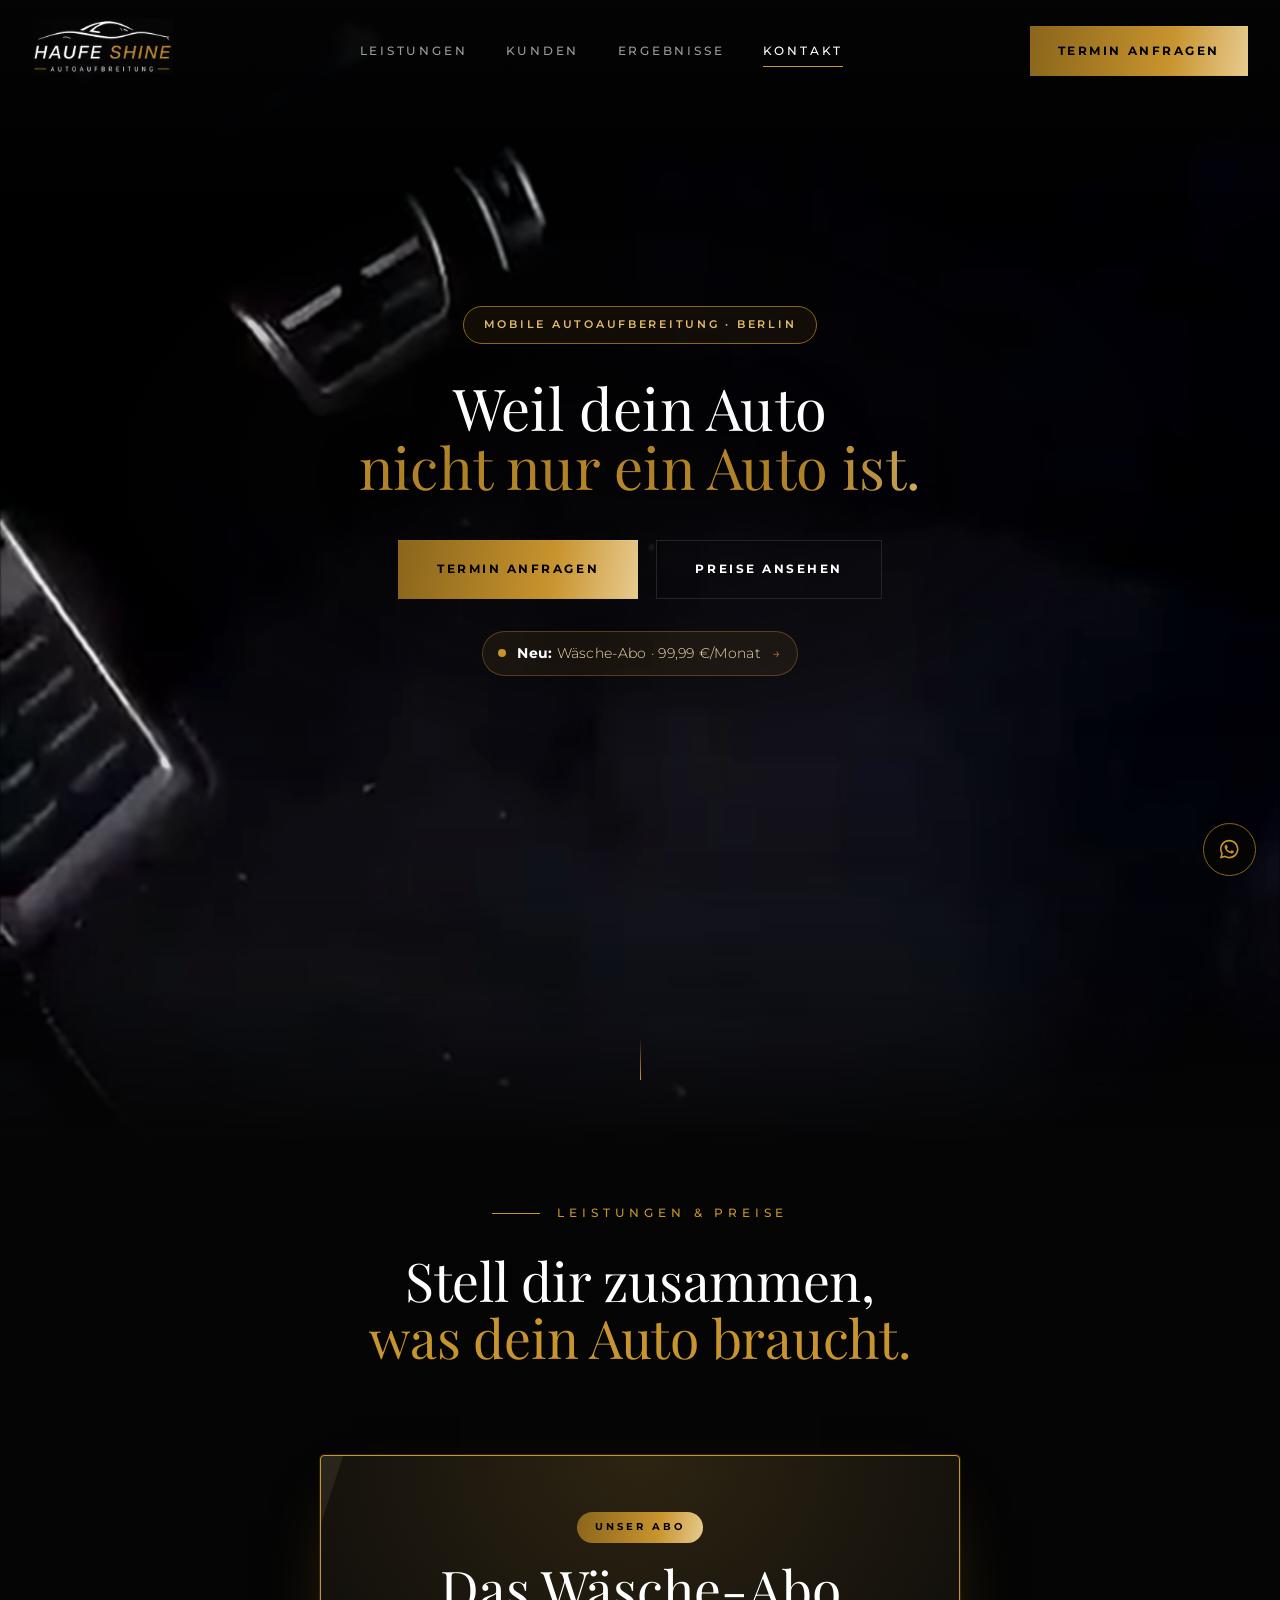
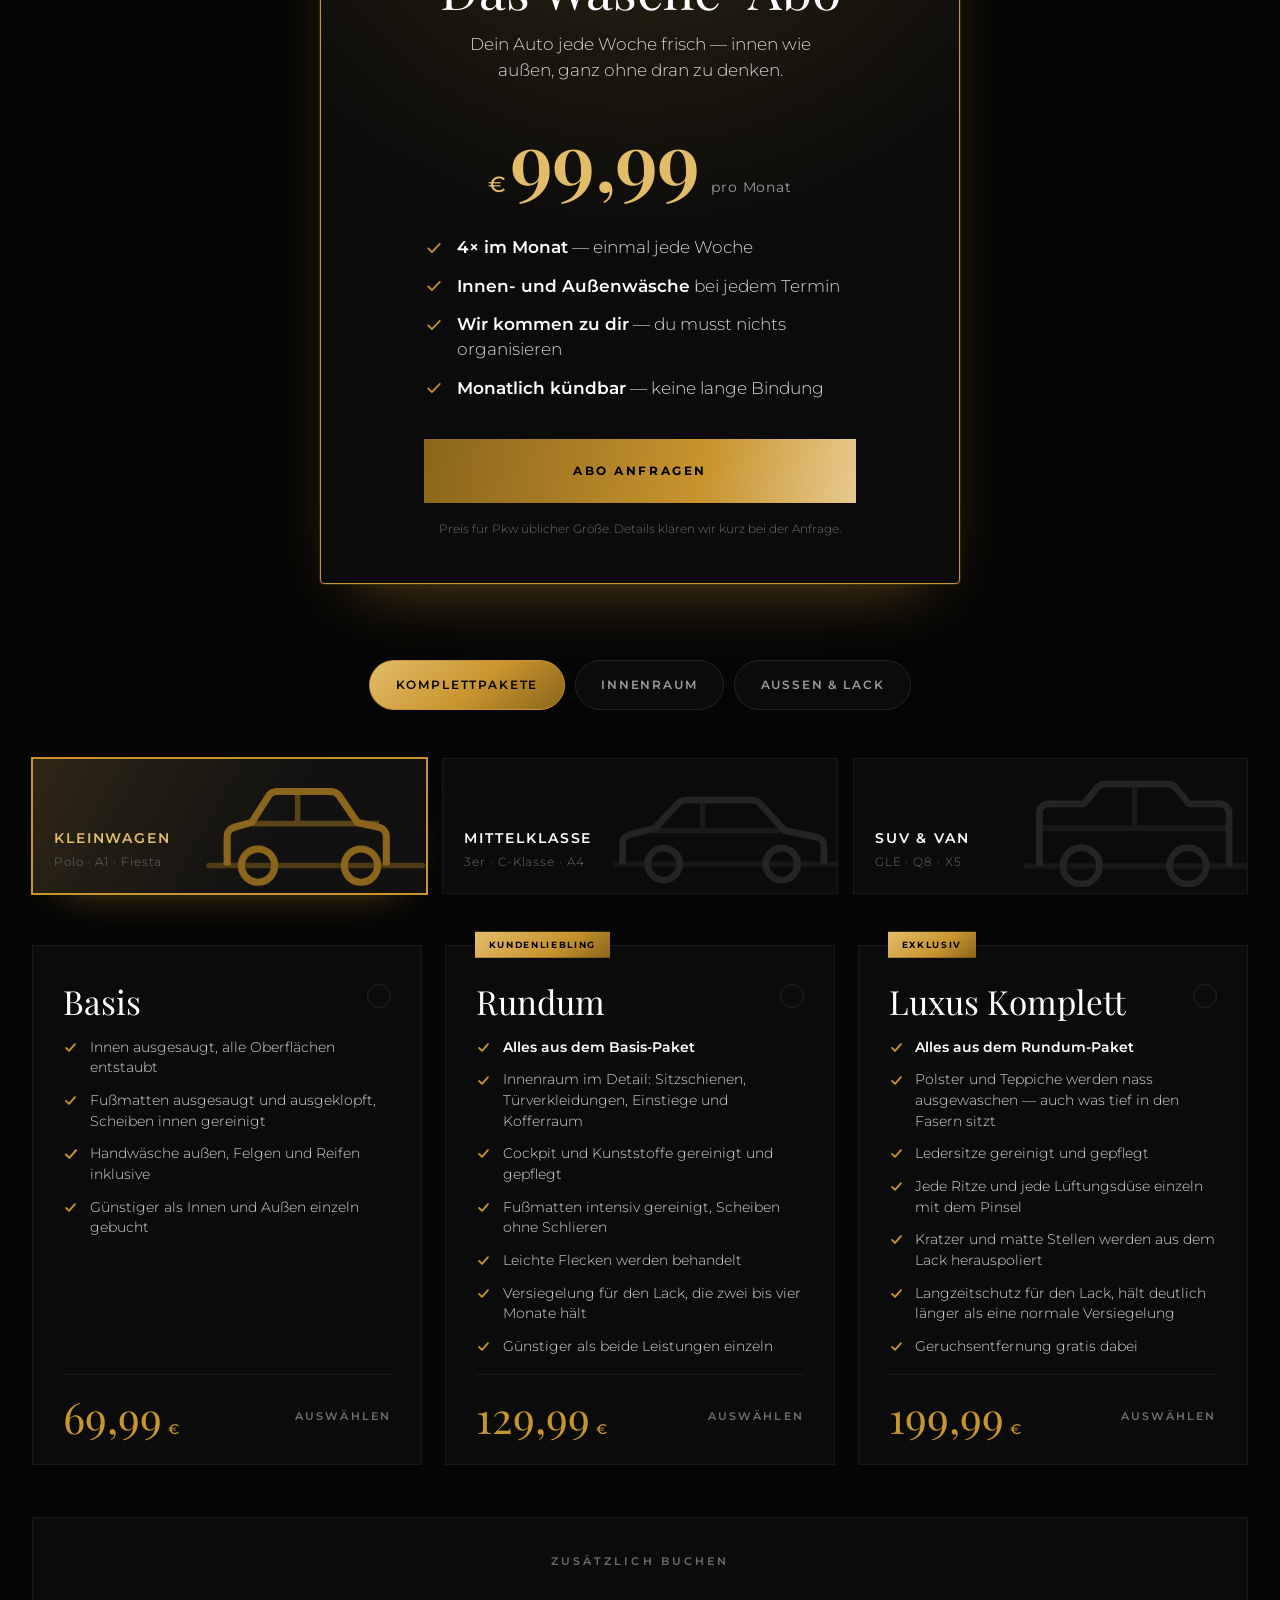
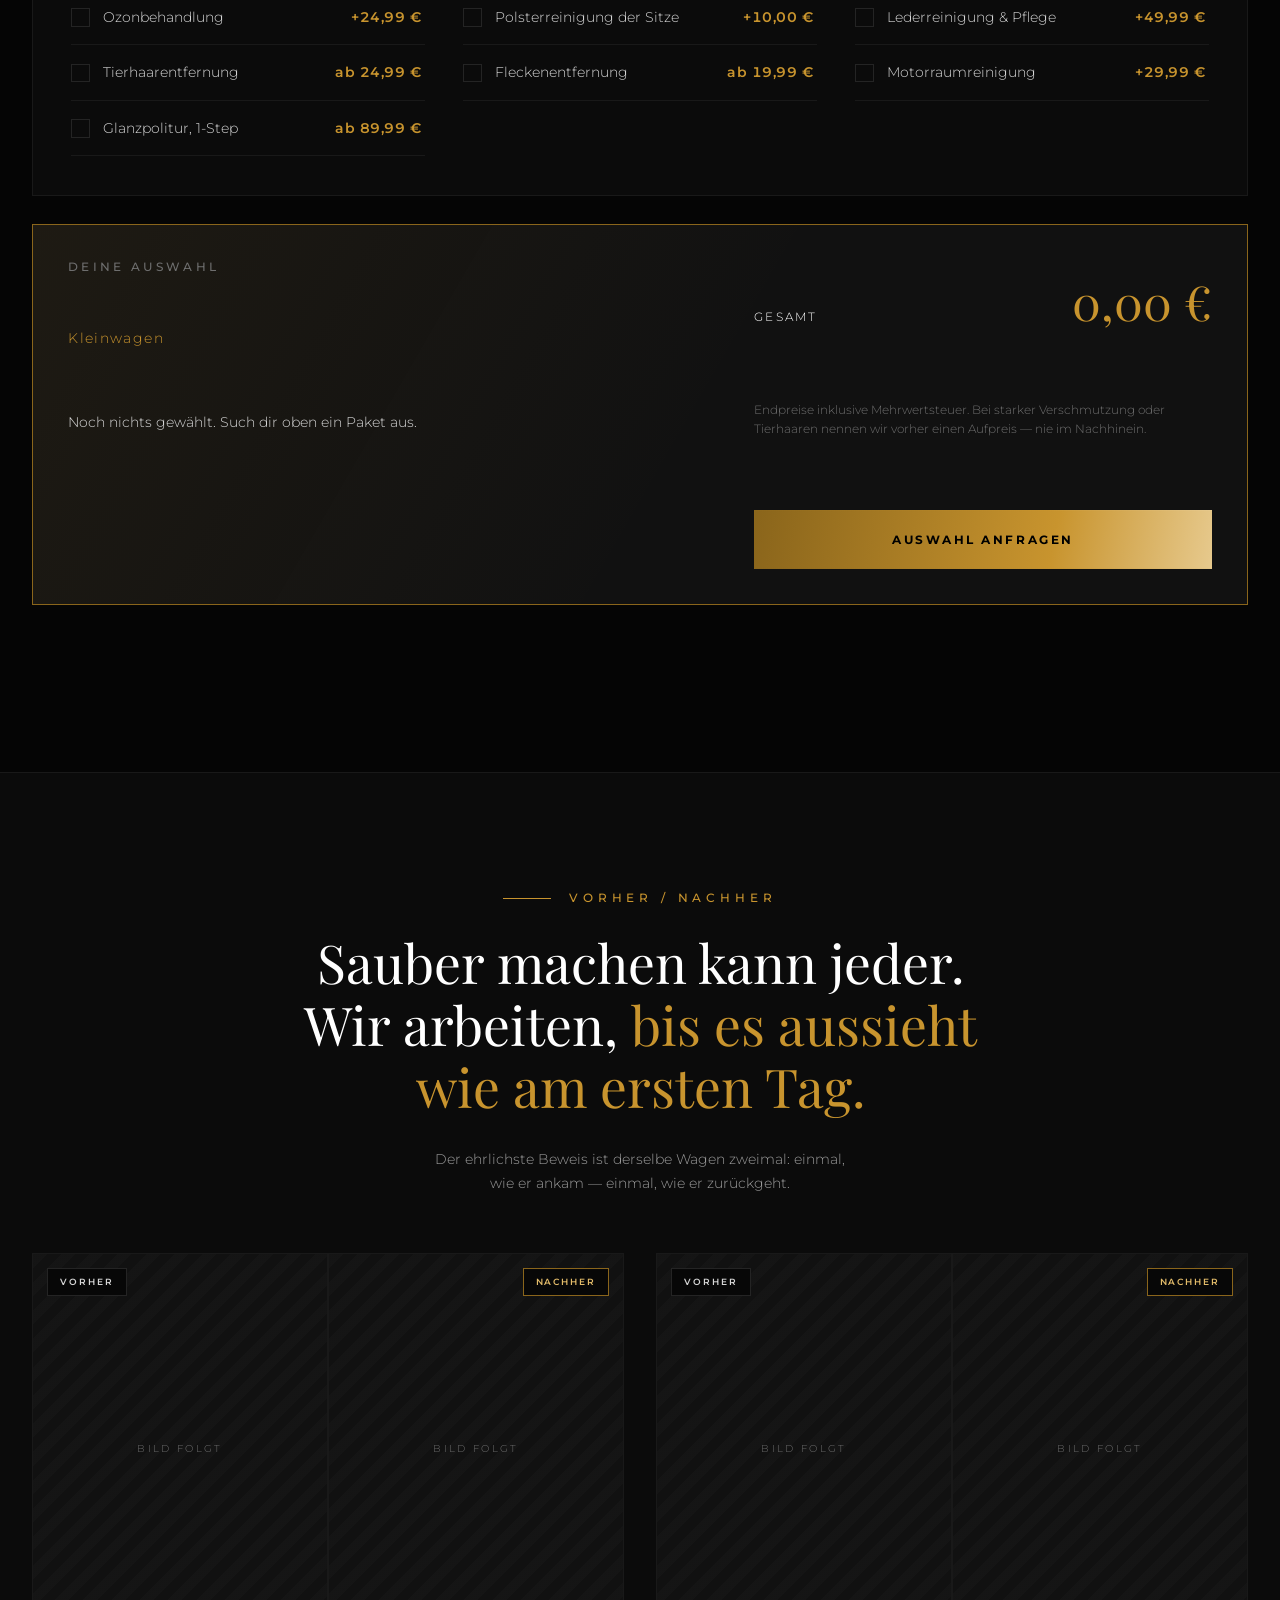
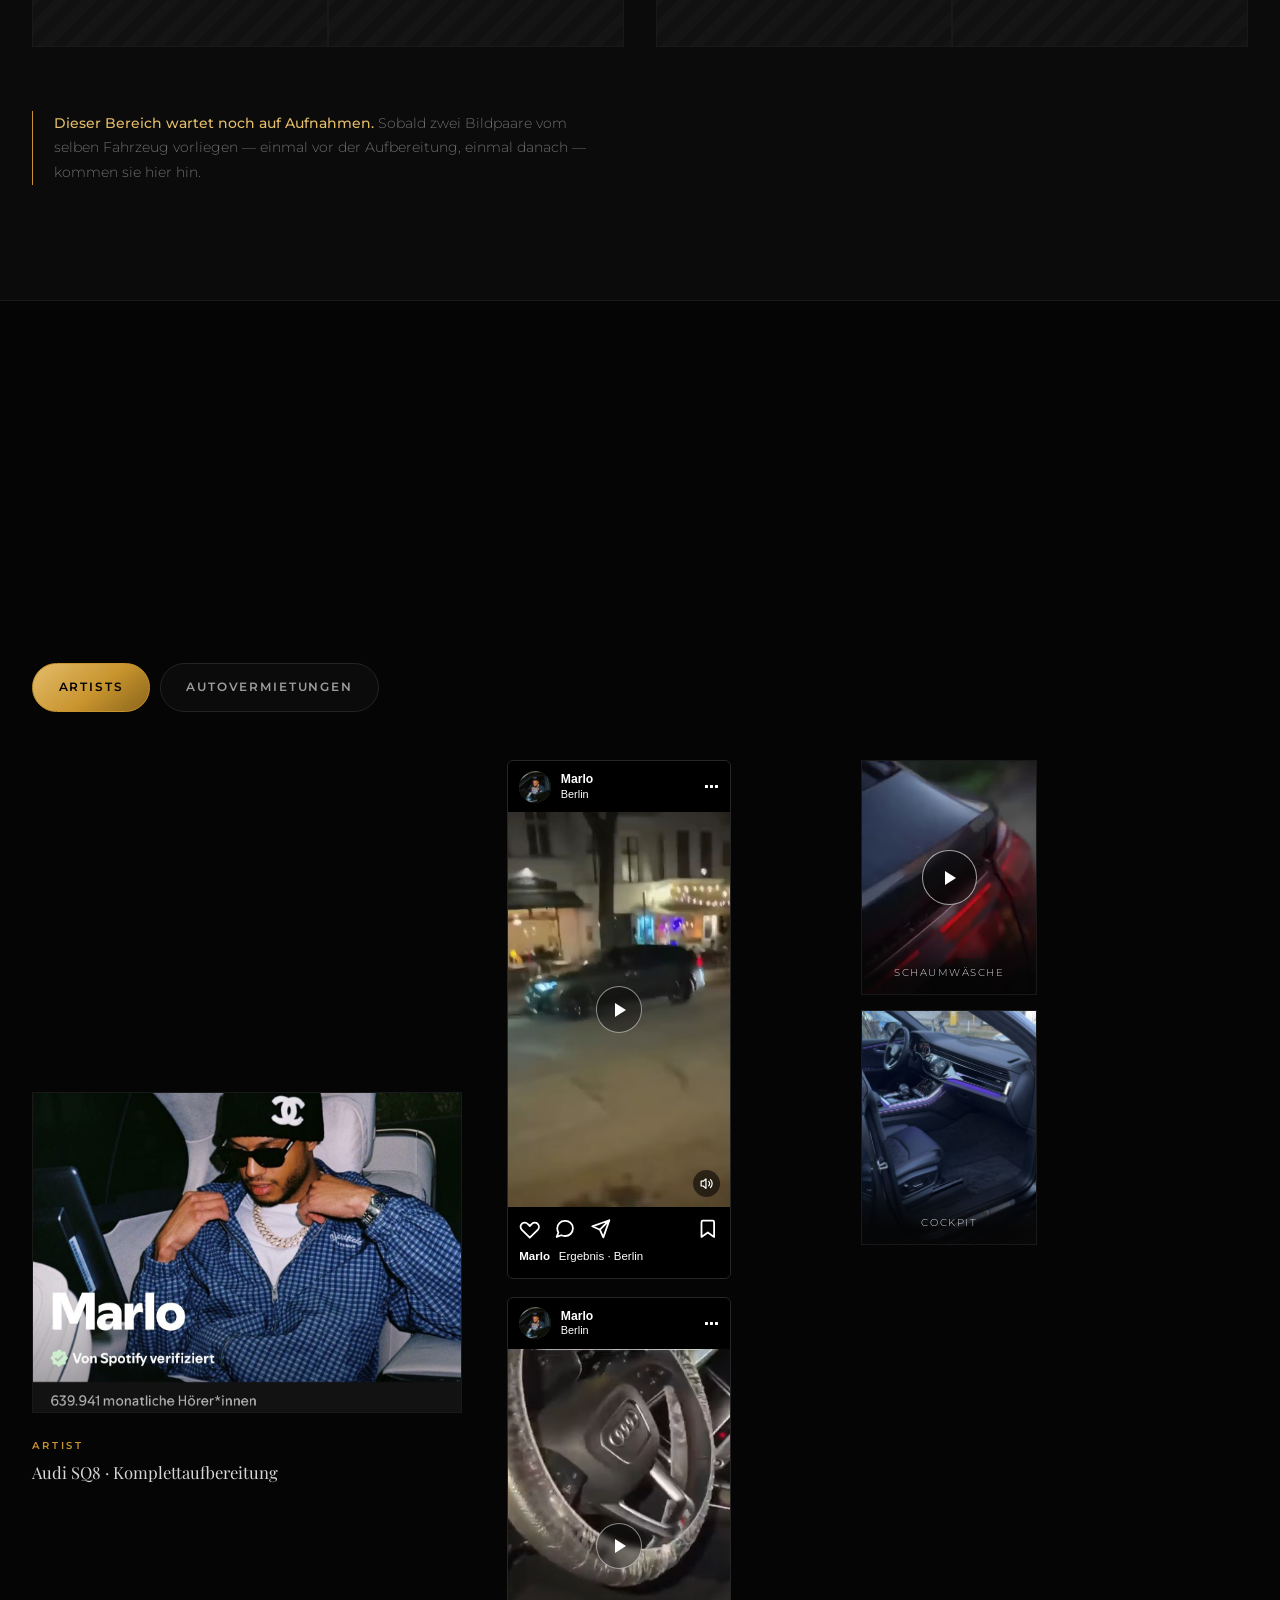
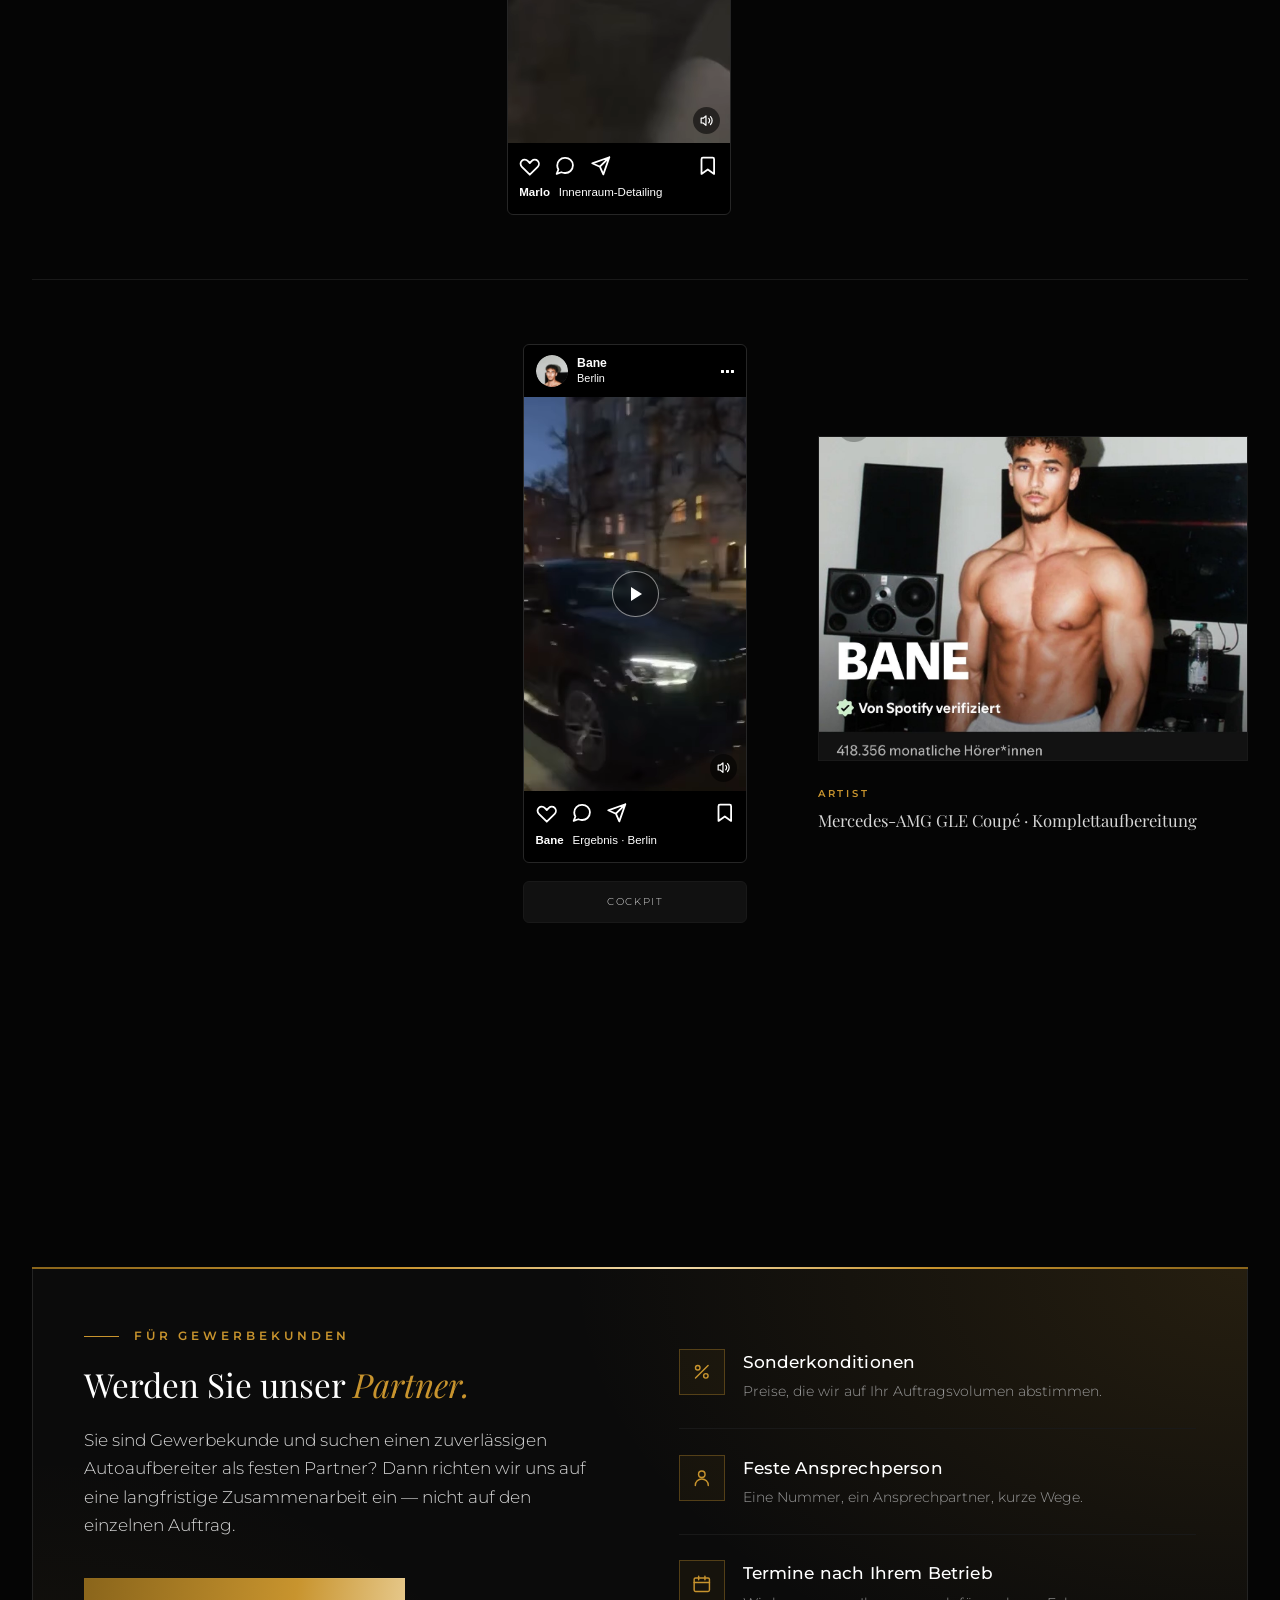
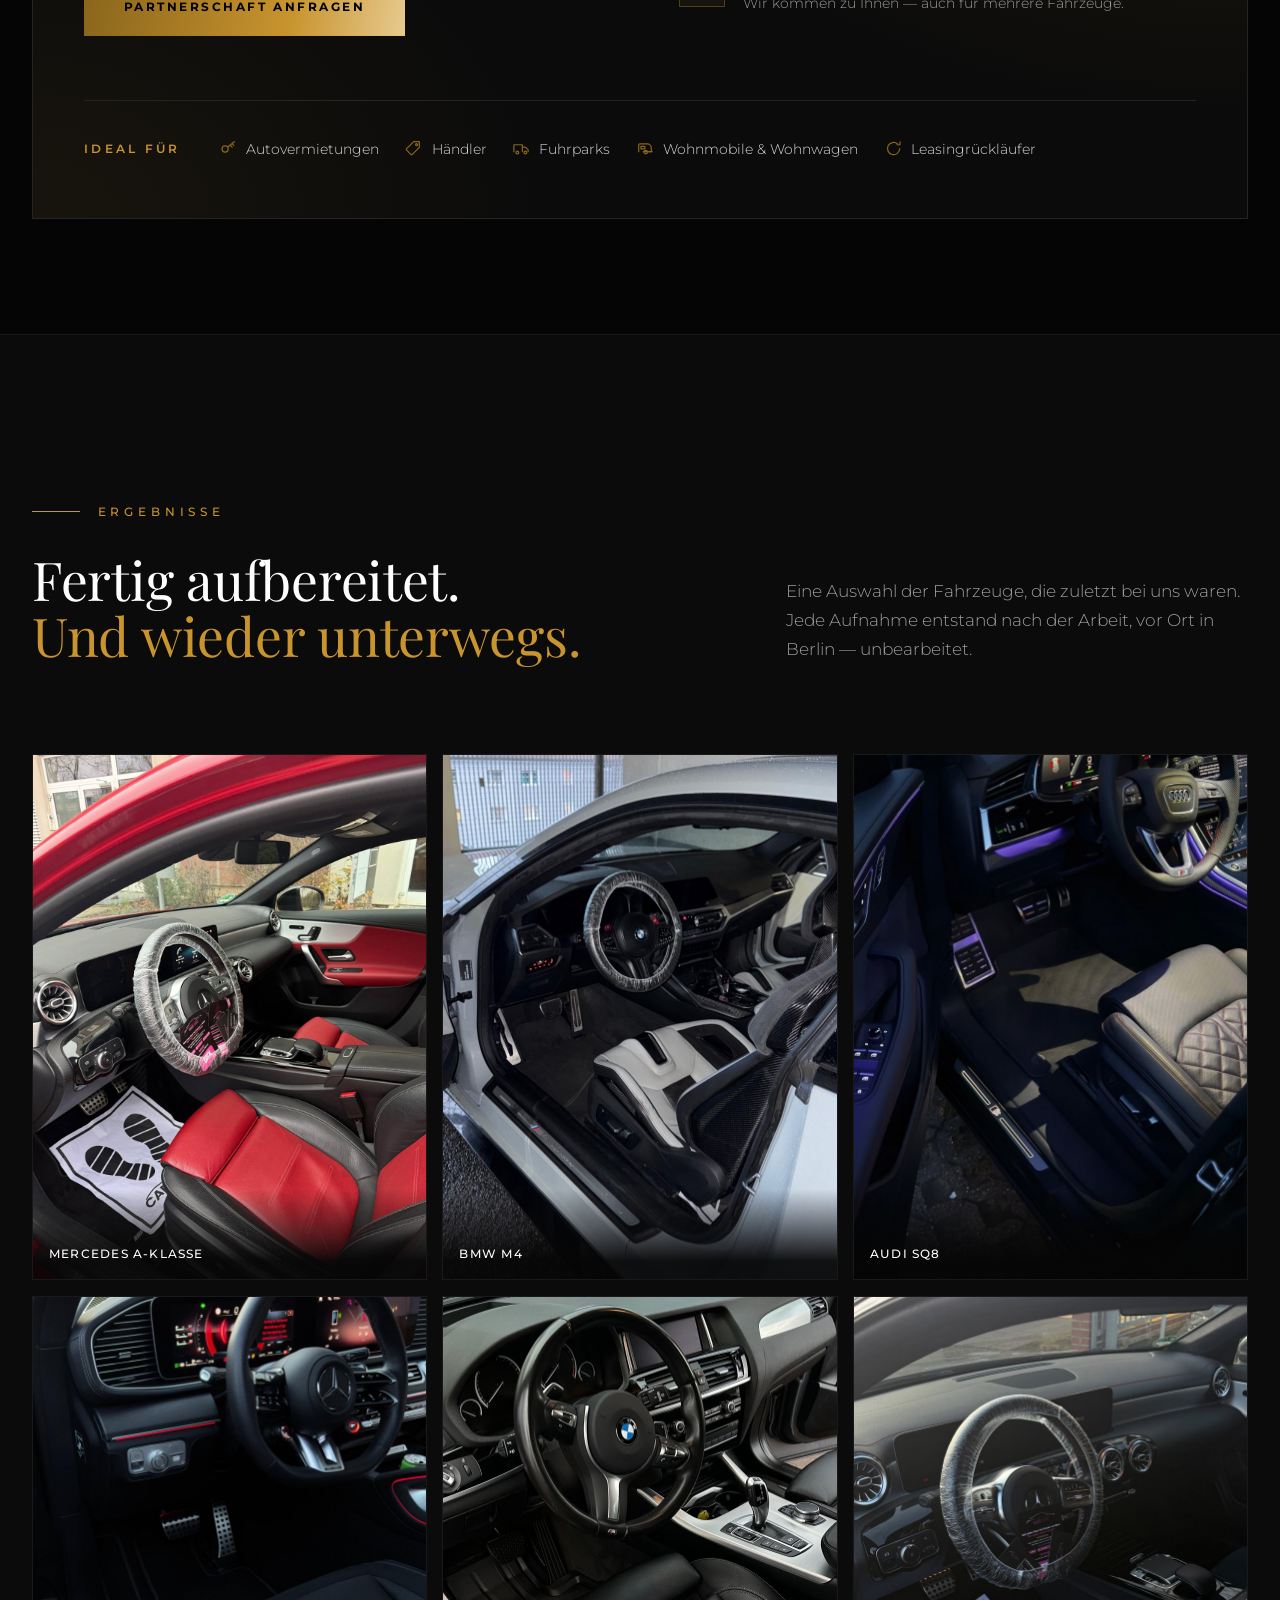
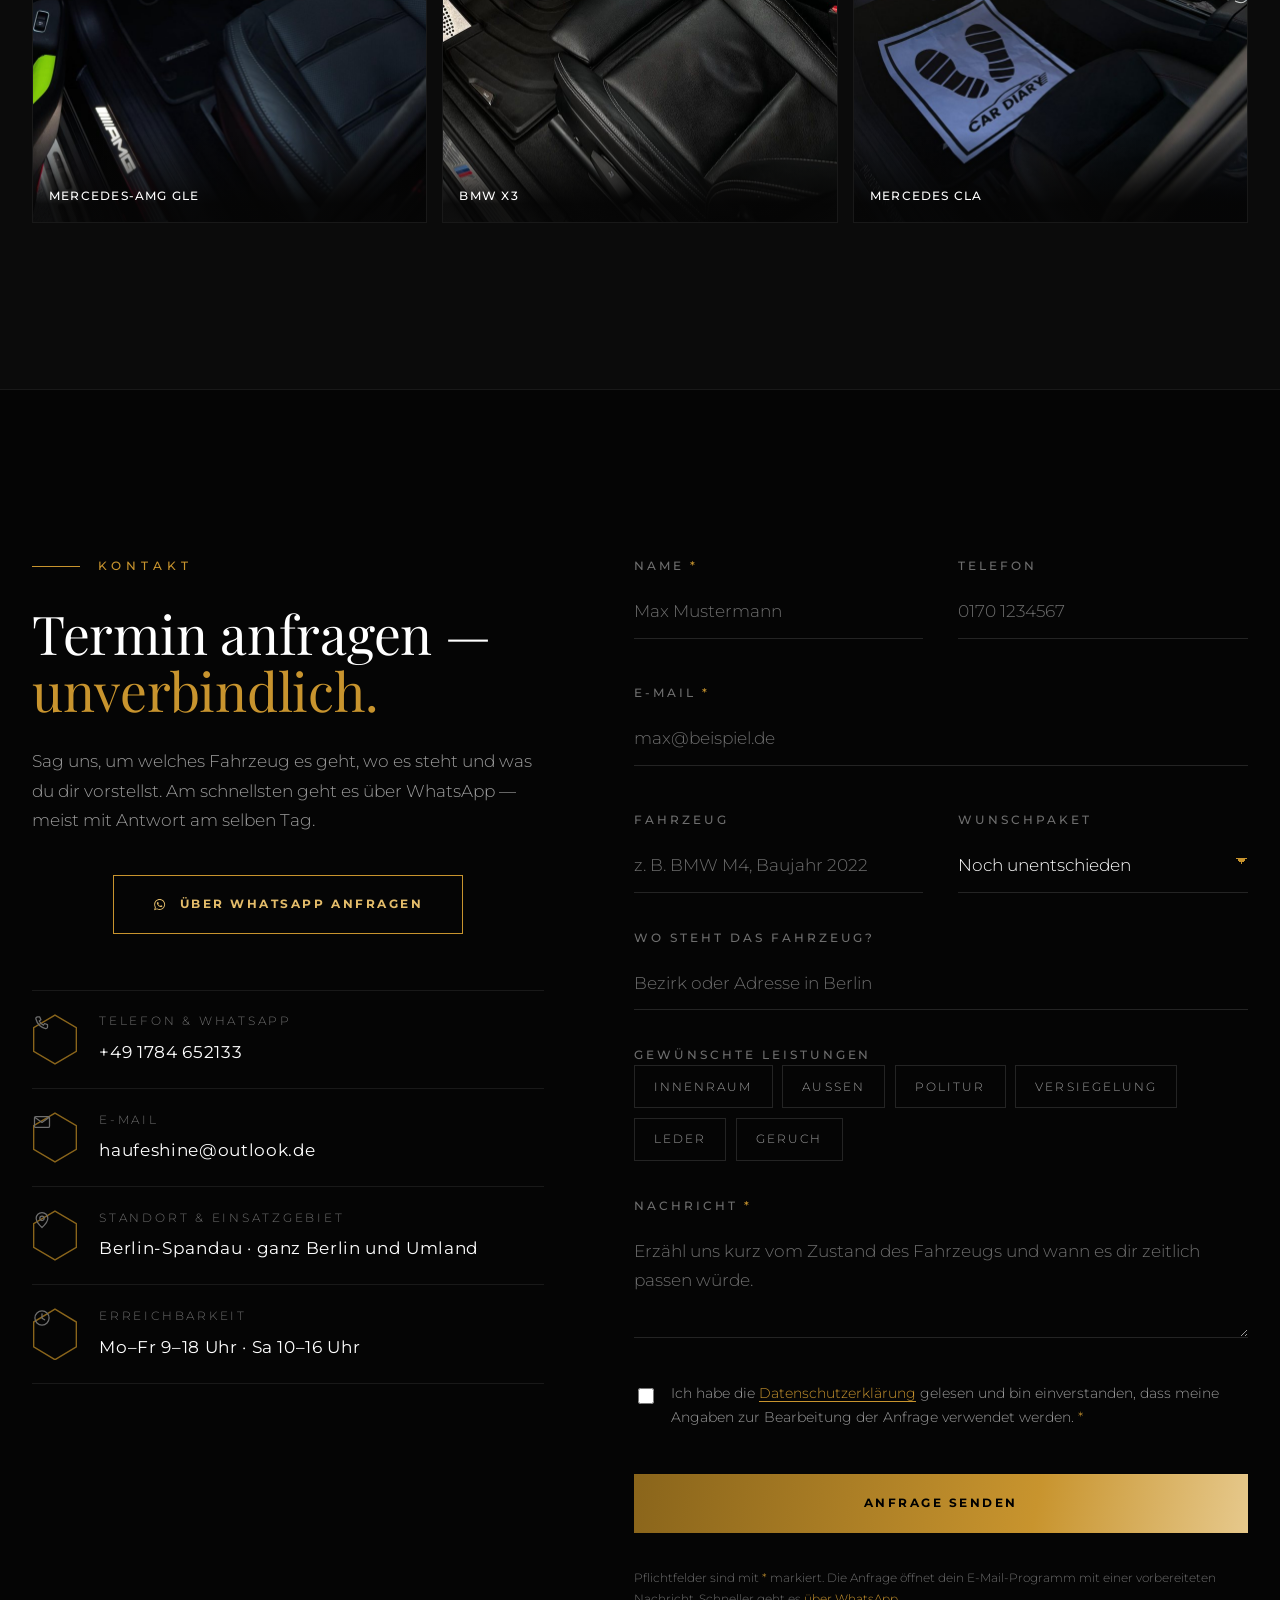
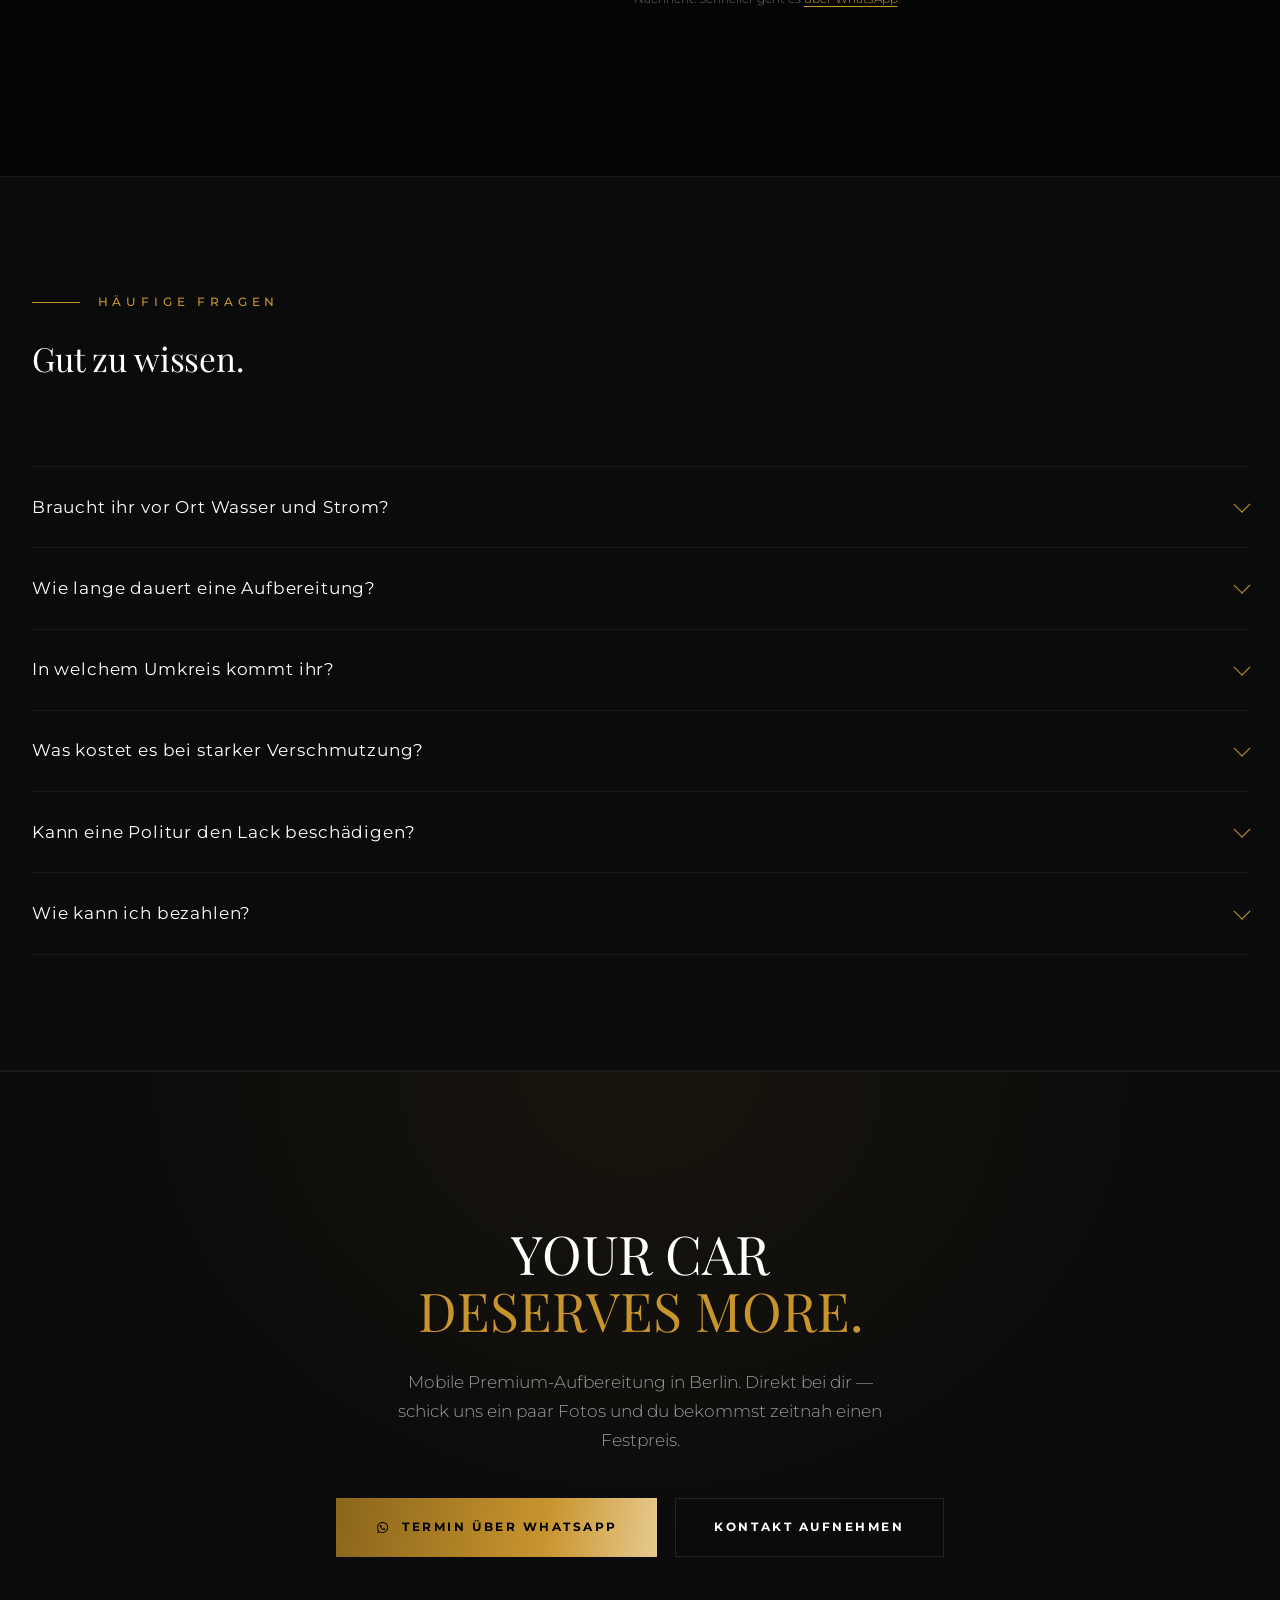
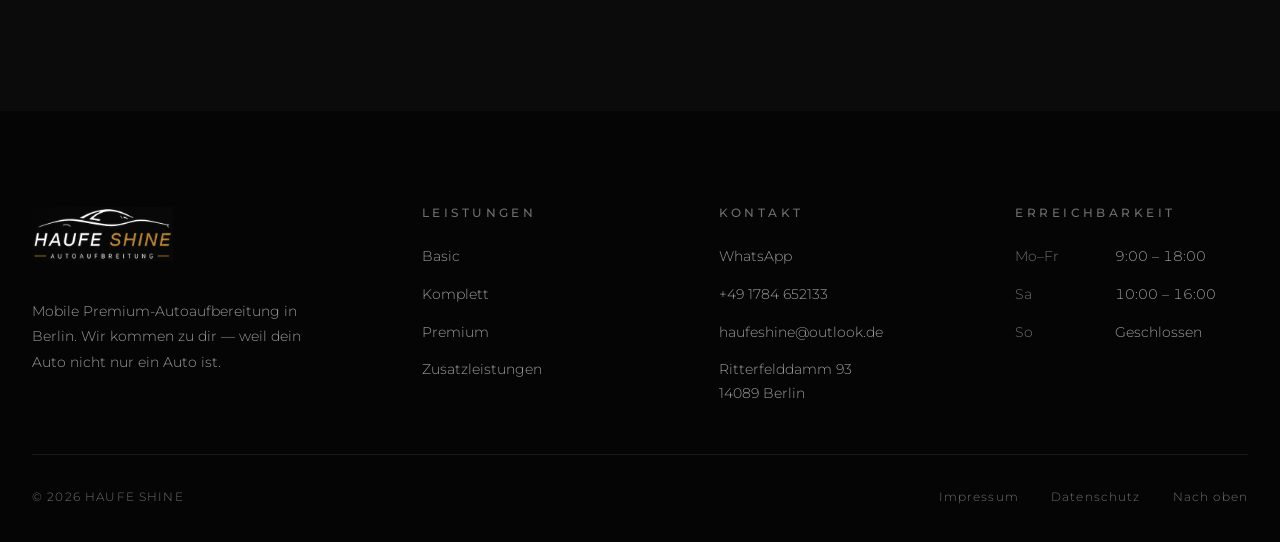
==== commit 7c67ff78: "Abomodell als Blickfang bei Leistungen & Preise plus Hero-Hinweis Neues Wäsche-Abo für 99,99 € im Mo" ====
--- a/index.html
+++ b/index.html
@@ -150,6 +150,12 @@
         <a class="btn" href="#kontakt">Termin anfragen</a>
         <a class="btn btn--ghost" href="#leistungen">Preise ansehen</a>
       </div>
+
+      <a class="hero__abo" href="#abo">
+        <span class="hero__abo-punkt" aria-hidden="true"></span>
+        <span class="hero__abo-text"><b>Neu:</b> W&auml;sche-Abo &middot; 99,99 &euro;/Monat</span>
+        <span class="hero__abo-pfeil" aria-hidden="true">&rarr;</span>
+      </a>
     </div>
   </div>
 
@@ -167,6 +173,46 @@
     <div class="section-head section-head--mitte reveal">
       <p class="eyebrow">Leistungen &amp; Preise</p>
       <h2 class="title">Stell dir zusammen,<br><em>was dein Auto braucht.</em></h2>
+    </div>
+
+    <!-- Abomodell: bewusst der Blickfang oben im Leistungsbereich, vor der
+         Paketauswahl. Goldrahmen, Schimmer, grosser Preis. Der Anker #abo
+         wird aus dem Hero angesprungen. -->
+    <div class="abo reveal" id="abo">
+      <span class="abo__schimmer" aria-hidden="true"></span>
+      <div class="abo__kopf">
+        <p class="abo__fahne">Unser Abo</p>
+        <h3 class="abo__titel">Das W&auml;sche-Abo</h3>
+        <p class="abo__unter">Dein Auto jede Woche frisch &mdash; innen wie au&szlig;en, ganz ohne dran zu denken.</p>
+      </div>
+
+      <div class="abo__preis">
+        <span class="abo__waehrung">&euro;</span>
+        <span class="abo__zahl">99,99</span>
+        <span class="abo__takt">pro Monat</span>
+      </div>
+
+      <ul class="abo__leistungen">
+        <li>
+          <svg viewBox="0 0 24 24" fill="none" stroke="currentColor" stroke-width="2" stroke-linecap="round" stroke-linejoin="round" aria-hidden="true"><path d="m5 12.5 4.5 4.5L19 7"/></svg>
+          <span><b>4&times; im Monat</b> &mdash; einmal jede Woche</span>
+        </li>
+        <li>
+          <svg viewBox="0 0 24 24" fill="none" stroke="currentColor" stroke-width="2" stroke-linecap="round" stroke-linejoin="round" aria-hidden="true"><path d="m5 12.5 4.5 4.5L19 7"/></svg>
+          <span><b>Innen- und Au&szlig;enw&auml;sche</b> bei jedem Termin</span>
+        </li>
+        <li>
+          <svg viewBox="0 0 24 24" fill="none" stroke="currentColor" stroke-width="2" stroke-linecap="round" stroke-linejoin="round" aria-hidden="true"><path d="m5 12.5 4.5 4.5L19 7"/></svg>
+          <span><b>Wir kommen zu dir</b> &mdash; du musst nichts organisieren</span>
+        </li>
+        <li>
+          <svg viewBox="0 0 24 24" fill="none" stroke="currentColor" stroke-width="2" stroke-linecap="round" stroke-linejoin="round" aria-hidden="true"><path d="m5 12.5 4.5 4.5L19 7"/></svg>
+          <span><b>Monatlich k&uuml;ndbar</b> &mdash; keine lange Bindung</span>
+        </li>
+      </ul>
+
+      <a class="btn abo__btn" href="#kontakt" data-paket="Wäsche-Abo (99,99 €/Monat)">Abo anfragen</a>
+      <p class="abo__hinweis">Preis f&uuml;r Pkw &uuml;blicher Gr&ouml;&szlig;e. Details kl&auml;ren wir kurz bei der Anfrage.</p>
     </div>
 
     <div class="tabs" role="tablist" aria-label="Leistungsbereich wählen">
@@ -911,6 +957,7 @@
             <label for="paket">Wunschpaket</label>
             <select id="paket" name="paket">
               <option value="">Noch unentschieden</option>
+              <option value="Wäsche-Abo (99,99 €/Monat)">Wäsche-Abo (99,99 &euro;/Monat)</option>
               <option value="Basis">Basis</option>
               <option value="Rundum">Rundum</option>
               <option value="Luxus Komplett">Luxus Komplett</option>
--- a/assets/css/style.css
+++ b/assets/css/style.css
@@ -584,6 +584,7 @@
 .hero__kicker    { animation-delay: 0.15s; }
 .hero h1         { animation-delay: 0.32s; }
 .hero__cta       { animation-delay: 0.52s; }
+.hero__abo       { animation-delay: 0.7s; }
 
 @keyframes rise {
   from { opacity: 0; transform: translateY(26px); }
@@ -639,6 +640,56 @@
   justify-content: center;
   gap: 1.1rem;
   margin-top: clamp(1.9rem, 3.4vw, 2.7rem);
+}
+
+/* Hinweis auf das Abo — klein, aber lebendig: pulsierender Punkt, der
+   beim Ueberfahren mit dem Pfeil nachzieht. Fuehrt per Anker zu #abo. */
+.hero__abo {
+  display: inline-flex;
+  align-items: center;
+  gap: 0.7rem;
+  margin: clamp(1.4rem, 2.6vw, 2rem) auto 0;
+  padding: 0.6rem 1.05rem 0.6rem 0.95rem;
+  border: 1px solid var(--line-gold);
+  border-radius: 999px;
+  background: rgba(200, 148, 46, 0.09);
+  color: var(--gold-pale);
+  font-size: var(--step--1);
+  letter-spacing: 0.02em;
+  text-align: left;
+  transition: border-color 0.4s var(--ease), background 0.4s var(--ease), transform 0.4s var(--ease);
+}
+
+.hero__abo b { color: var(--white); font-weight: 700; }
+
+.hero__abo-punkt {
+  width: 0.5rem;
+  height: 0.5rem;
+  flex: none;
+  border-radius: 50%;
+  background: var(--gold);
+  box-shadow: 0 0 0 0 var(--gold-glow);
+  animation: abo-puls 2.4s var(--ease) infinite;
+}
+
+.hero__abo-pfeil { color: var(--gold); transition: transform 0.4s var(--ease); }
+
+.hero__abo:hover {
+  border-color: var(--gold);
+  background: rgba(200, 148, 46, 0.16);
+  transform: translateY(-1px);
+}
+
+.hero__abo:hover .hero__abo-pfeil { transform: translateX(4px); }
+
+@keyframes abo-puls {
+  0%   { box-shadow: 0 0 0 0 var(--gold-glow); }
+  70%  { box-shadow: 0 0 0 0.6rem rgba(200, 148, 46, 0); }
+  100% { box-shadow: 0 0 0 0 rgba(200, 148, 46, 0); }
+}
+
+@media (prefers-reduced-motion: reduce) {
+  .hero__abo-punkt { animation: none; }
 }
 
 /* Ein leiser Hinweis, dass es weitergeht */
@@ -1470,6 +1521,153 @@
   .klasse__text { align-items: center; gap: 0.15rem; }
   .klasse__name { font-size: 0.64rem; letter-spacing: 0.08em; }
   .klasse__bsp { font-size: 0.56rem; letter-spacing: 0.04em; }
+}
+
+/* --------------------------------------------------------------------------
+   12a2. Abomodell — der Blickfang oberhalb der Paketauswahl.
+   Voller Goldrahmen, laufender Schimmer, grosser Preis. Soll sofort die
+   Aufmerksamkeit binden, deshalb bewusst anders als der Rest der Seite.
+   -------------------------------------------------------------------------- */
+.abo {
+  position: relative;
+  overflow: hidden;
+  max-width: 40rem;
+  margin: 0 auto clamp(3rem, 6vw, 5rem);
+  padding: clamp(2.2rem, 4.5vw, 3.4rem) clamp(1.8rem, 4vw, 3rem) clamp(1.9rem, 4vw, 2.8rem);
+  border: 1px solid var(--gold);
+  border-radius: 4px;
+  background:
+    radial-gradient(120% 90% at 50% 0%, rgba(200, 148, 46, 0.18), transparent 60%),
+    var(--ink-raised);
+  box-shadow: 0 0 0 1px rgba(200, 148, 46, 0.16), 0 30px 70px -34px rgba(200, 148, 46, 0.5);
+  text-align: center;
+}
+
+/* Laufender Goldschimmer als diagonaler Streifen ueber die Karte */
+.abo__schimmer {
+  position: absolute;
+  top: 0;
+  left: -60%;
+  width: 45%;
+  height: 100%;
+  background: linear-gradient(100deg, transparent, rgba(242, 221, 176, 0.14), transparent);
+  transform: skewX(-18deg);
+  animation: abo-schimmer 6.5s var(--ease) 1.2s infinite;
+  pointer-events: none;
+}
+
+@keyframes abo-schimmer {
+  0%   { left: -60%; }
+  55%  { left: 130%; }
+  100% { left: 130%; }
+}
+
+.abo__fahne {
+  display: inline-block;
+  margin: 0 0 1rem;
+  padding: 0.4rem 1.1rem;
+  border-radius: 999px;
+  background: var(--gold-sheen);
+  background-size: 220% 100%;
+  color: #000;
+  font-size: 0.64rem;
+  font-weight: 700;
+  letter-spacing: 0.3em;
+  text-transform: uppercase;
+}
+
+.abo__titel {
+  margin: 0;
+  color: var(--white);
+  font-family: var(--font-display);
+  font-size: var(--step-3);
+  font-weight: 400;
+  line-height: 1.08;
+}
+
+.abo__unter {
+  margin: 0.9rem auto 0;
+  max-width: 34ch;
+  color: var(--soft);
+  font-size: var(--step-0);
+  font-weight: 300;
+  line-height: 1.6;
+}
+
+.abo__preis {
+  display: flex;
+  align-items: baseline;
+  justify-content: center;
+  gap: 0.25rem;
+  margin: clamp(1.6rem, 3.2vw, 2.2rem) 0 clamp(1.4rem, 3vw, 1.9rem);
+  color: var(--gold-light);
+}
+
+.abo__waehrung { font-size: var(--step-1); font-weight: 500; }
+
+.abo__zahl {
+  font-family: var(--font-display);
+  font-size: clamp(3.2rem, 9vw, 5rem);
+  font-weight: 600;
+  line-height: 1;
+  letter-spacing: -0.01em;
+}
+
+.abo__takt {
+  margin-left: 0.5rem;
+  color: var(--muted);
+  font-size: var(--step--1);
+  font-weight: 400;
+  letter-spacing: 0.06em;
+}
+
+.abo__leistungen {
+  display: grid;
+  gap: 0.85rem;
+  margin: 0 auto clamp(1.8rem, 3.6vw, 2.4rem);
+  padding: 0;
+  max-width: 27rem;
+  list-style: none;
+  text-align: left;
+}
+
+.abo__leistungen li {
+  display: grid;
+  grid-template-columns: auto minmax(0, 1fr);
+  align-items: start;
+  gap: 0.8rem;
+  color: var(--soft);
+  font-size: var(--step-0);
+  font-weight: 300;
+  line-height: 1.5;
+}
+
+.abo__leistungen b { color: var(--white); font-weight: 600; }
+
+.abo__leistungen svg {
+  width: 1.25rem;
+  height: 1.25rem;
+  margin-top: 0.15rem;
+  flex: none;
+  color: var(--gold);
+}
+
+.abo__btn {
+  width: 100%;
+  max-width: 27rem;
+  padding-block: 1.3rem;
+}
+
+.abo__hinweis {
+  margin: 1.1rem 0 0;
+  color: var(--dim);
+  font-size: var(--step--2);
+  font-weight: 300;
+  line-height: 1.5;
+}
+
+@media (prefers-reduced-motion: reduce) {
+  .abo__schimmer { animation: none; display: none; }
 }
 
 /* --------------------------------------------------------------------------
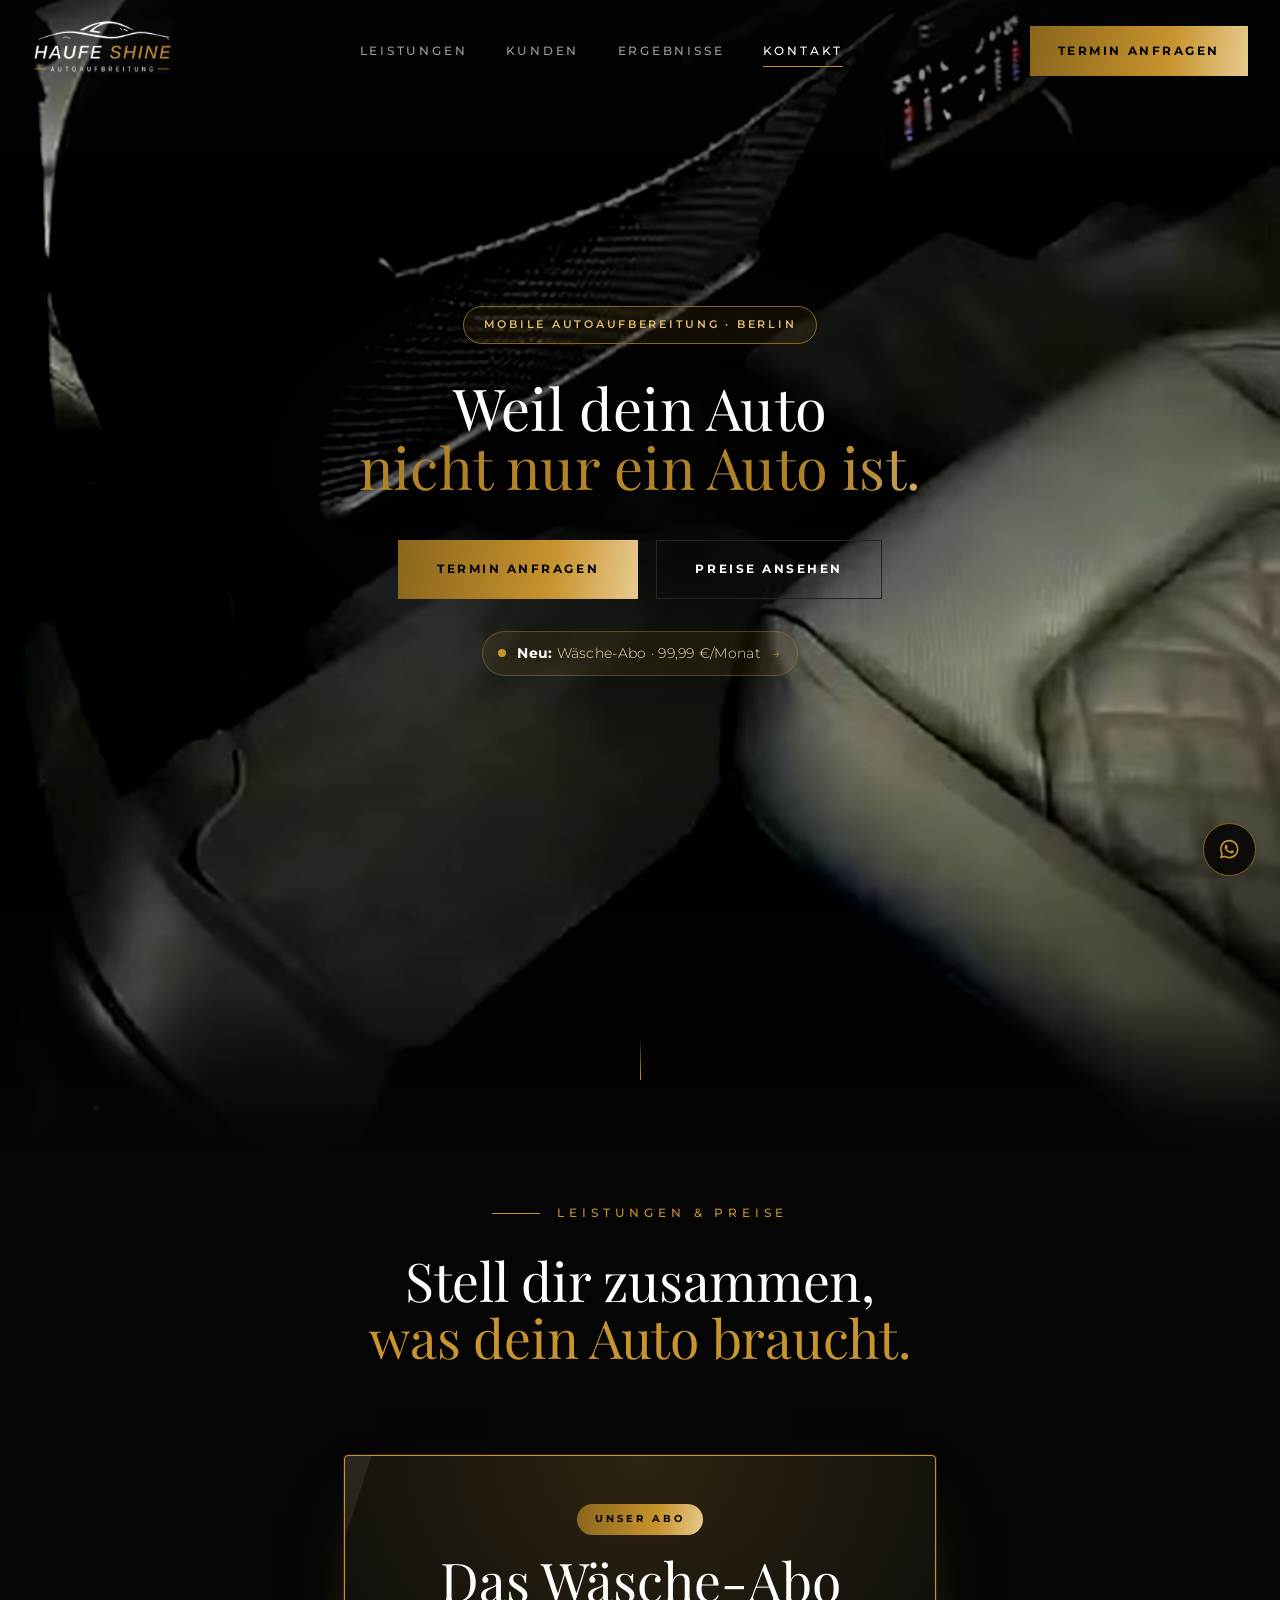
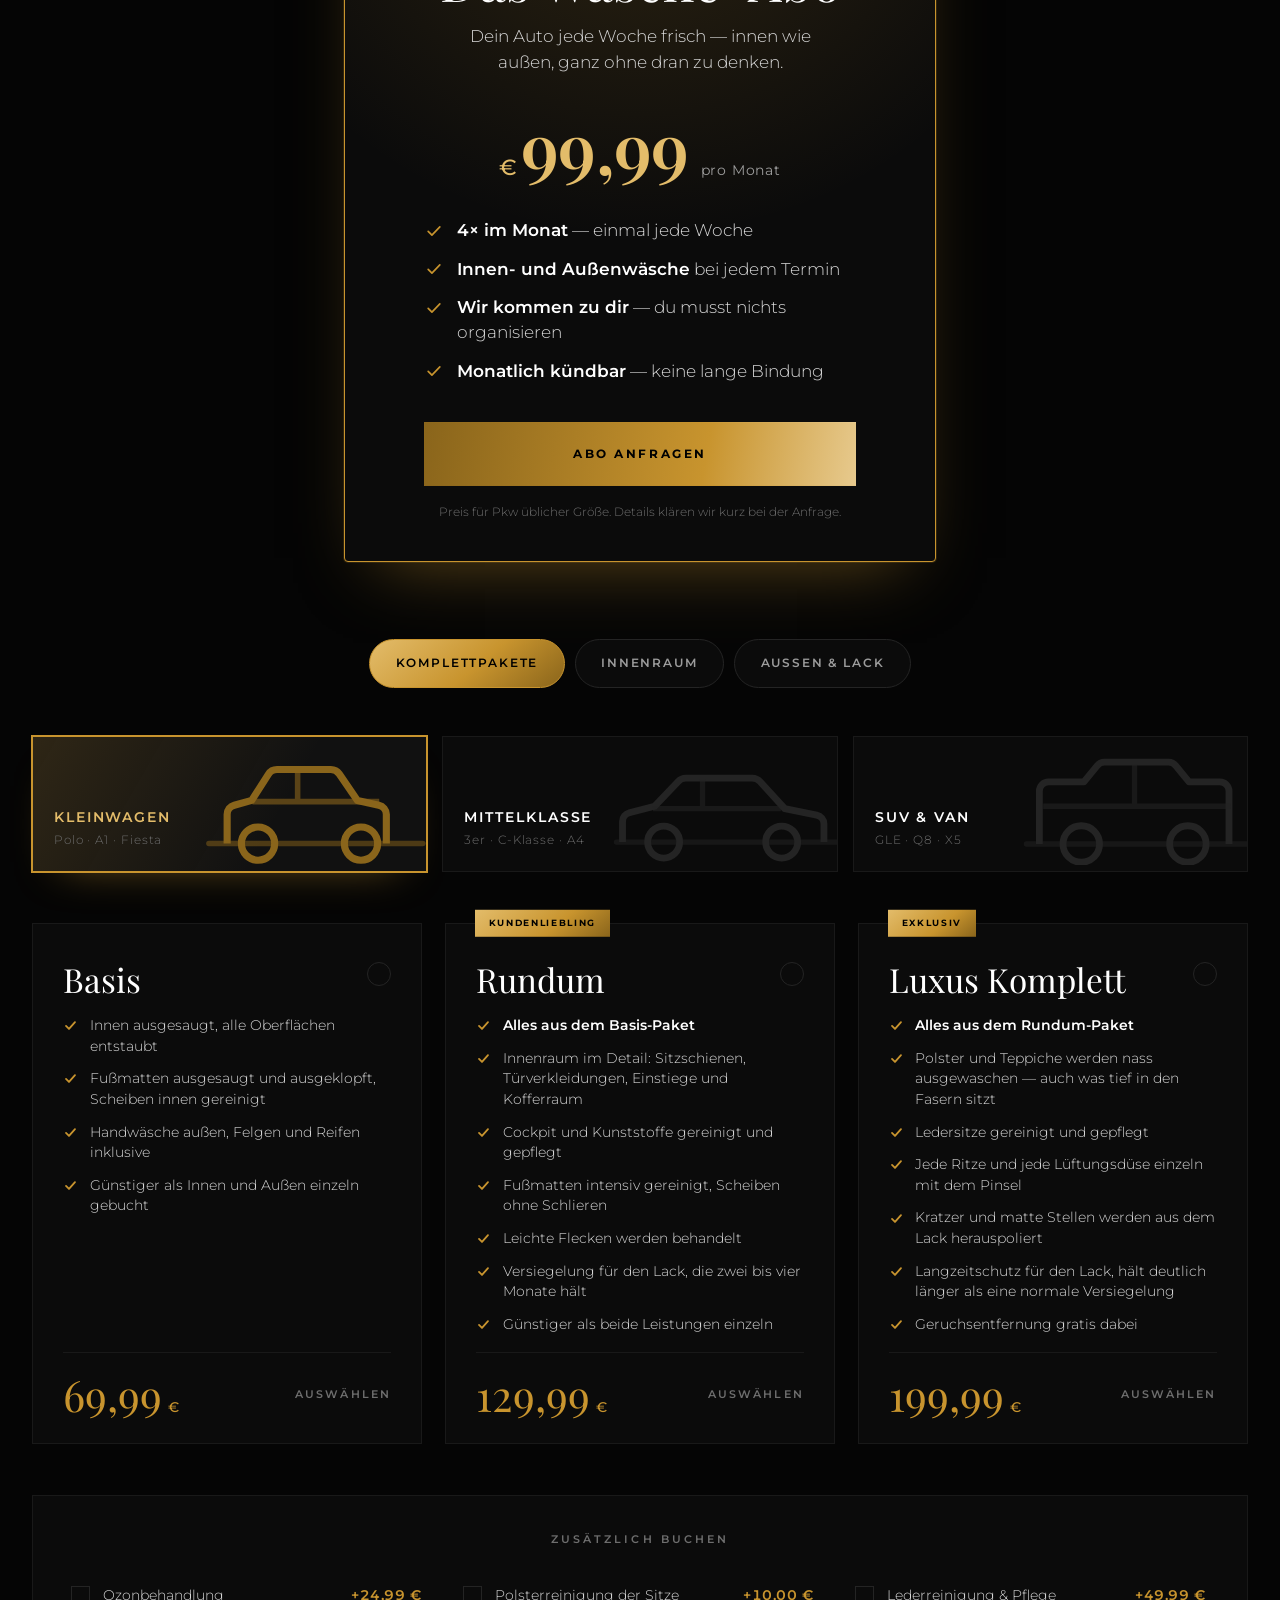
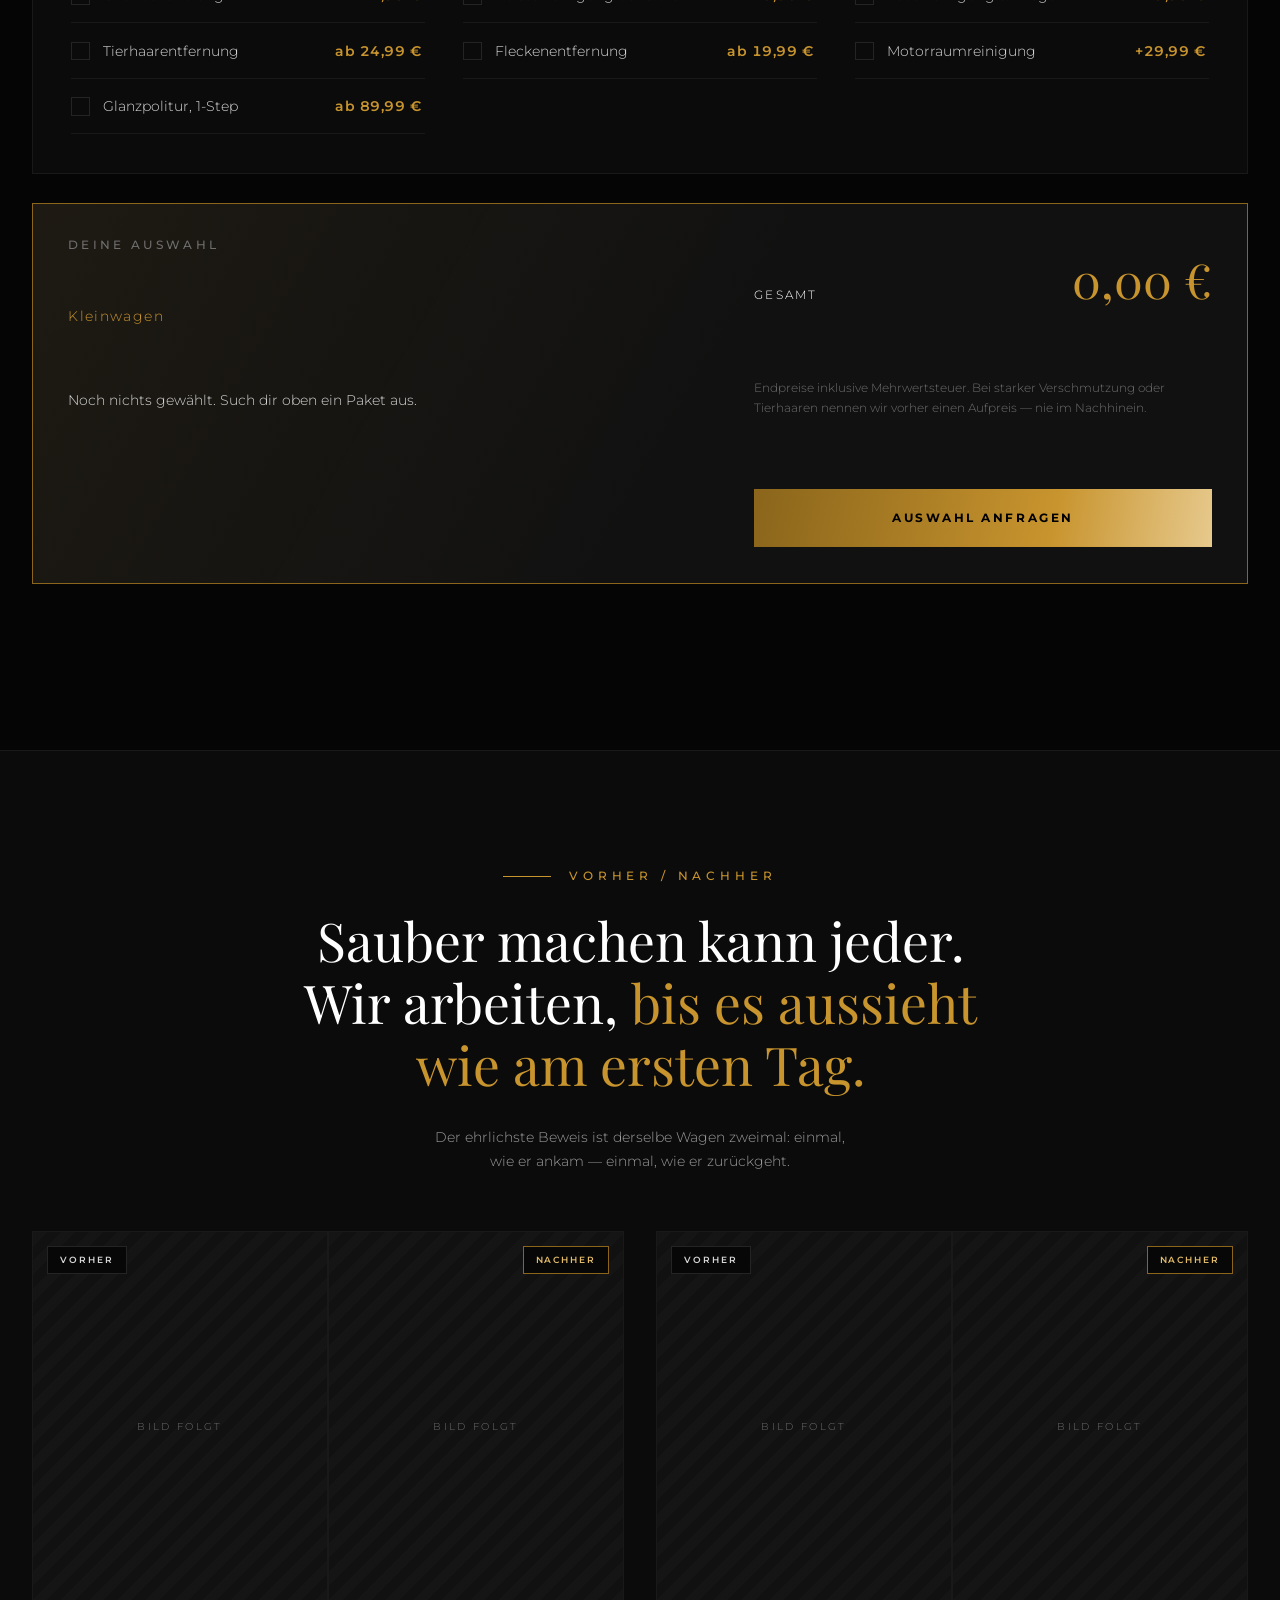
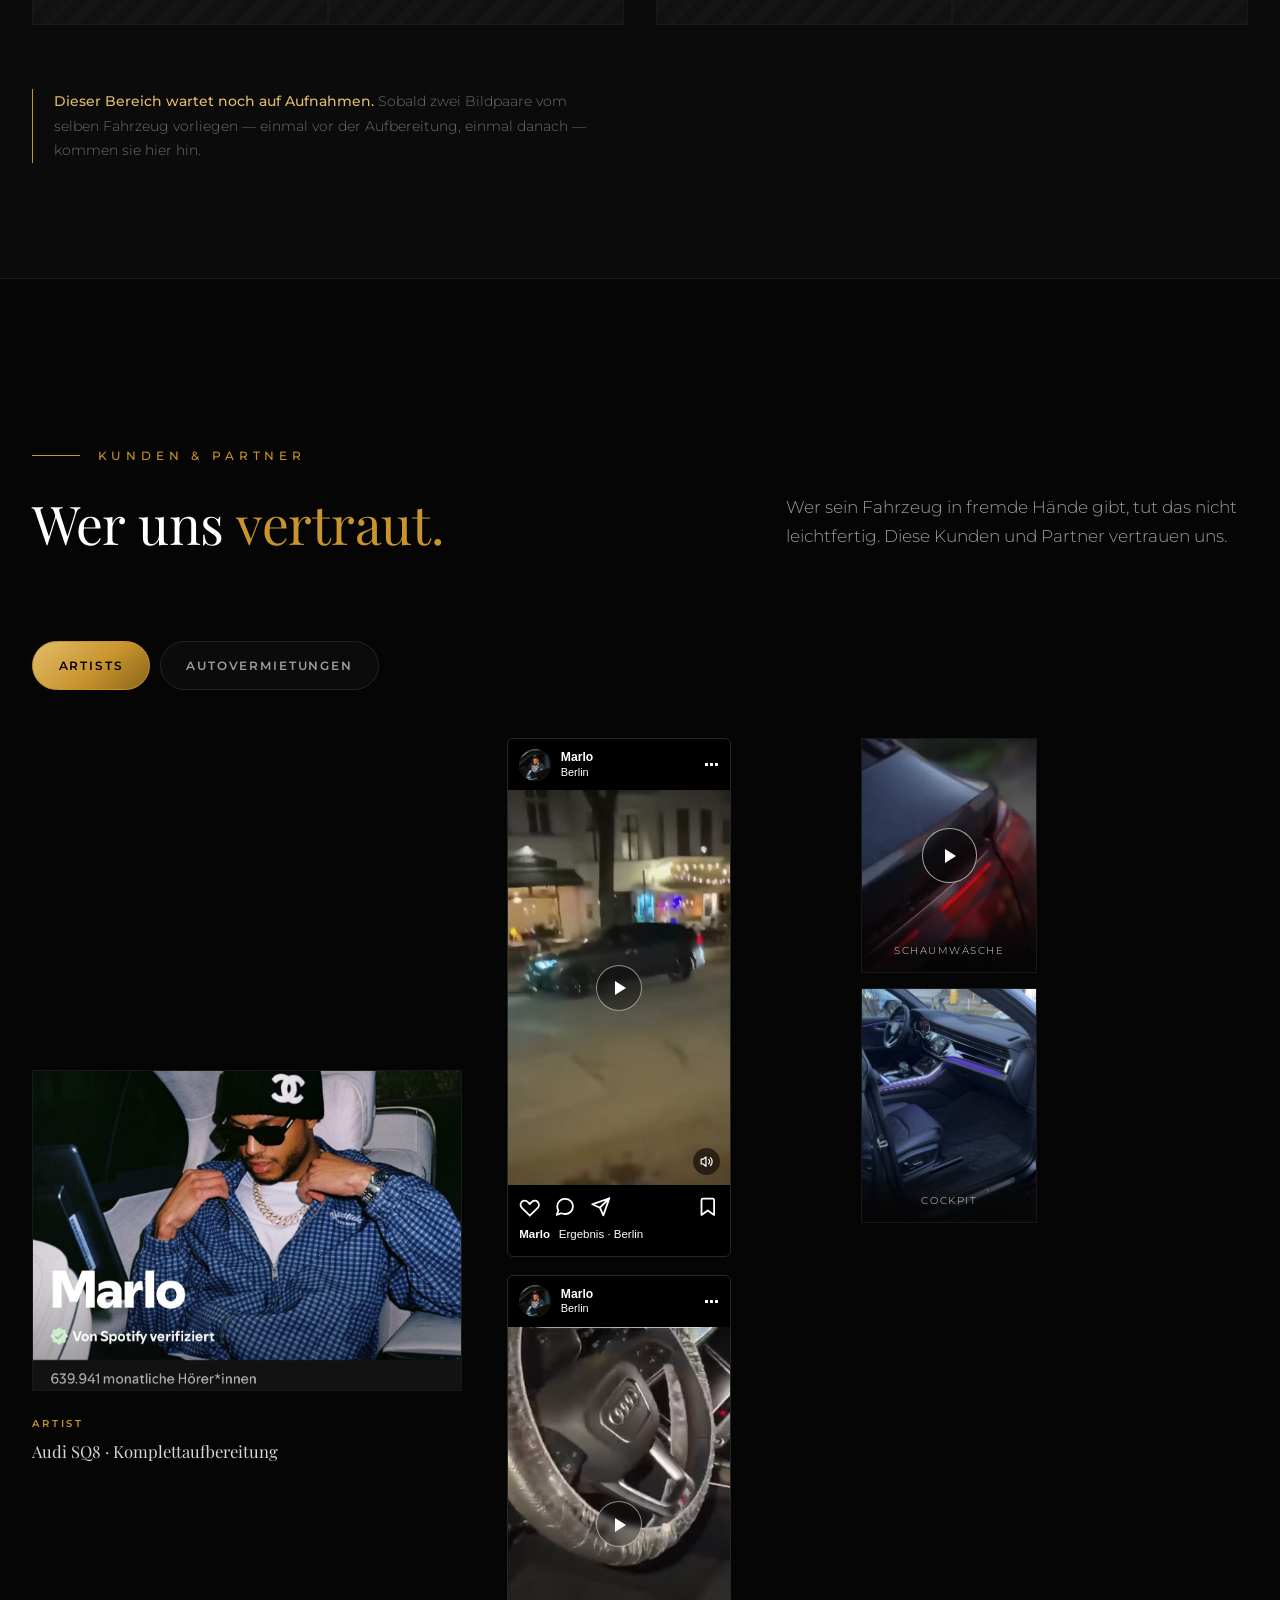
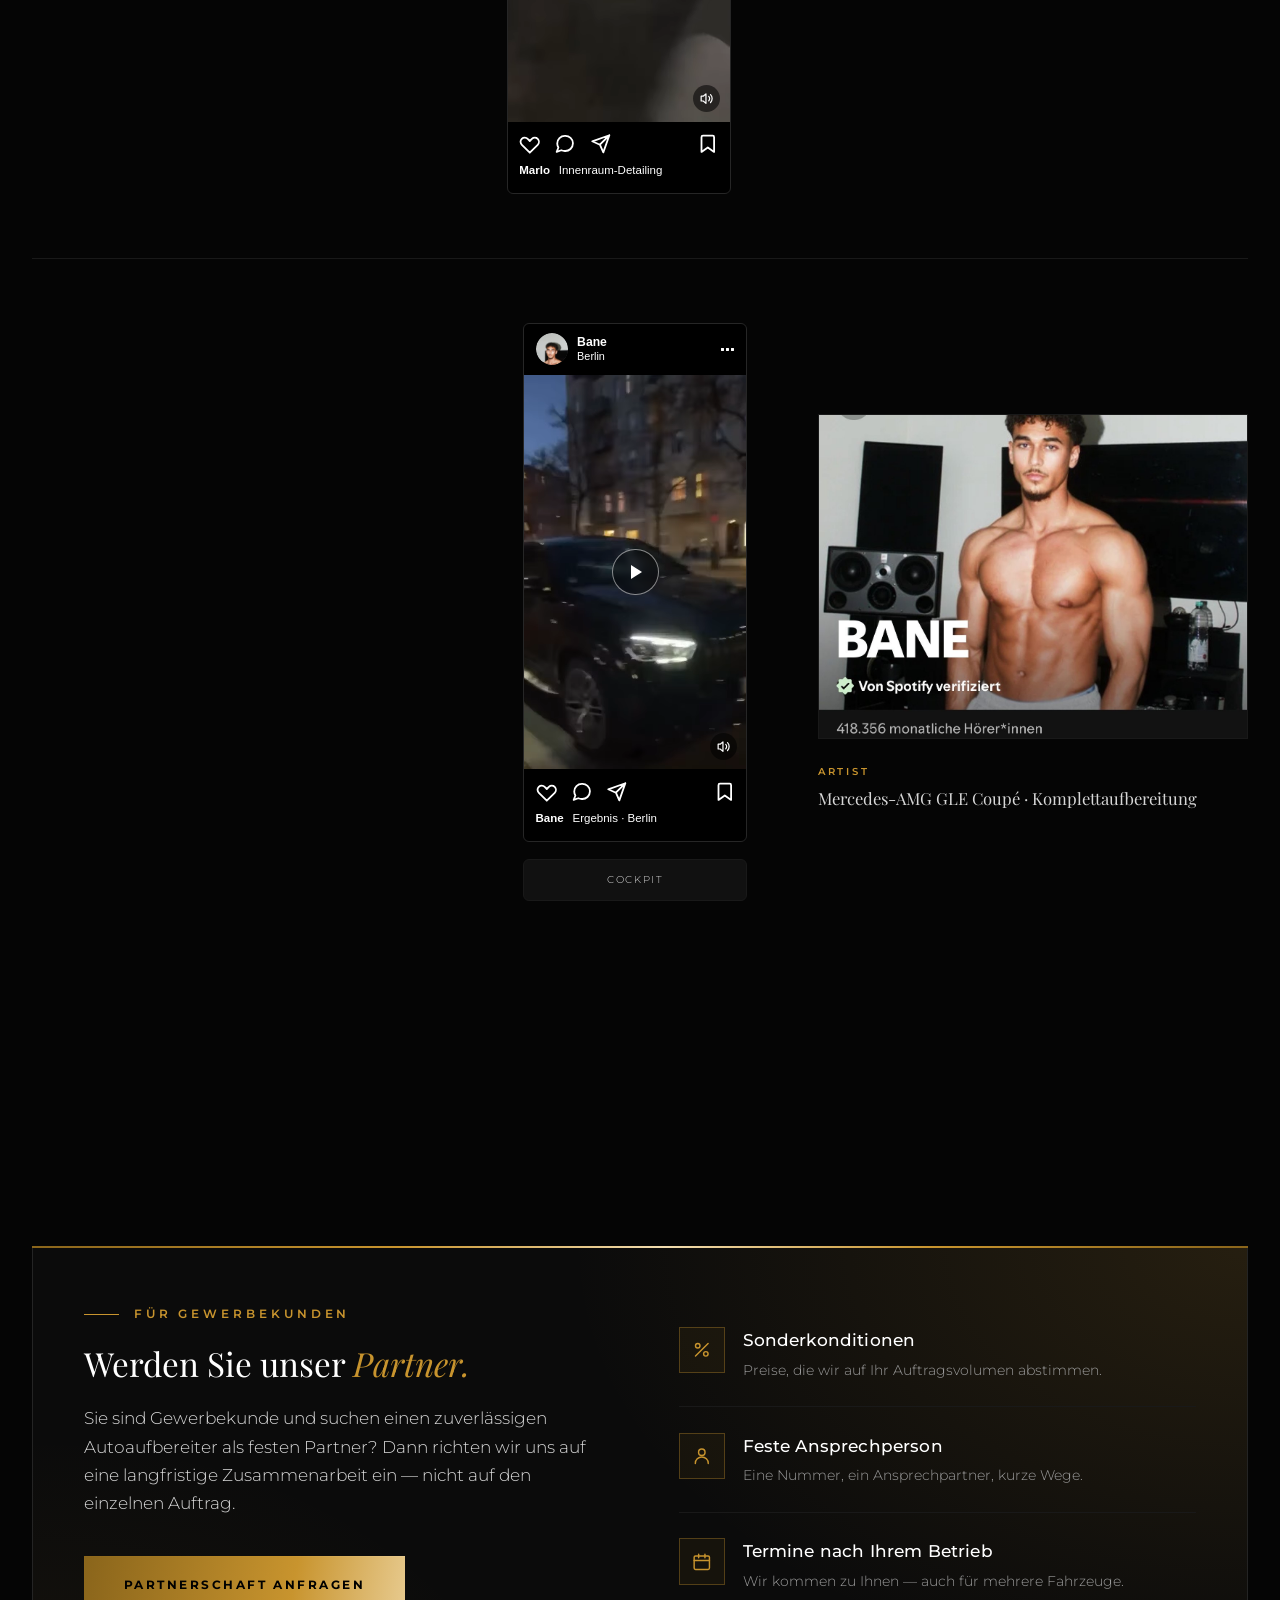
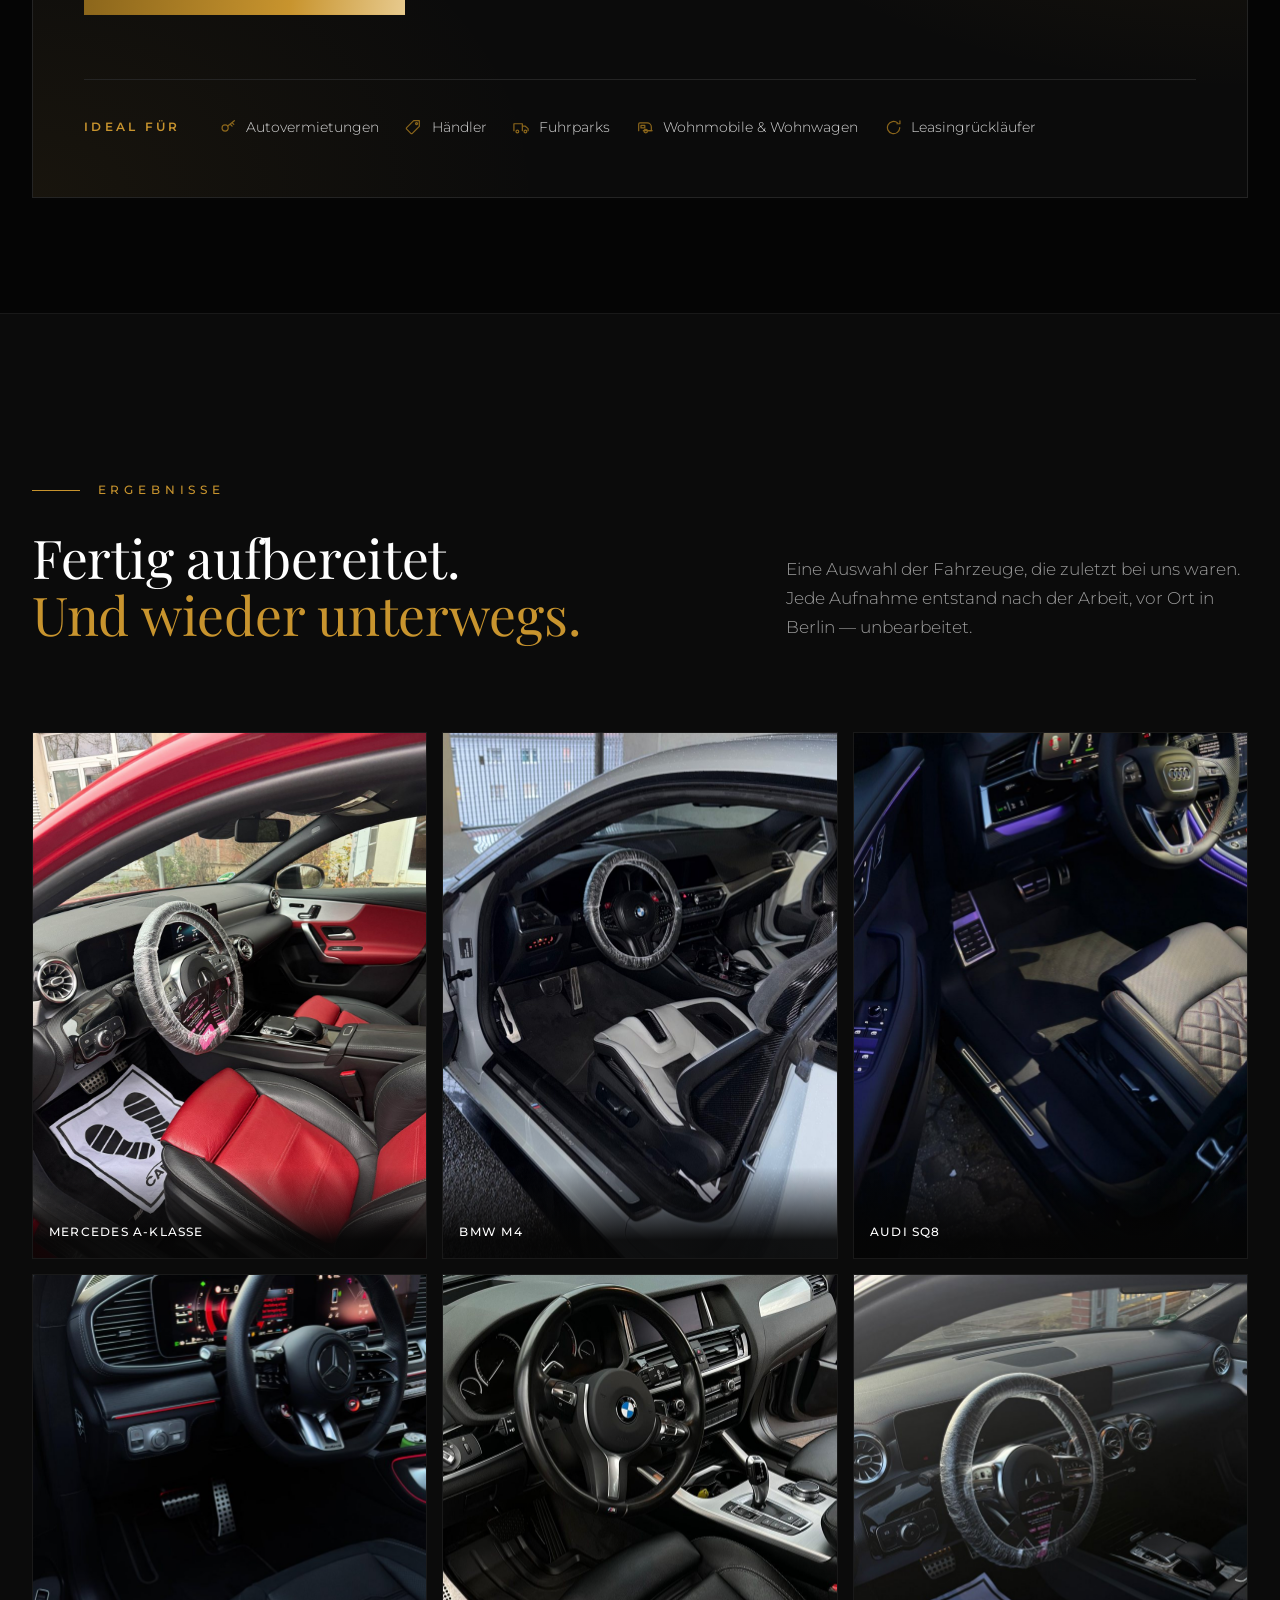
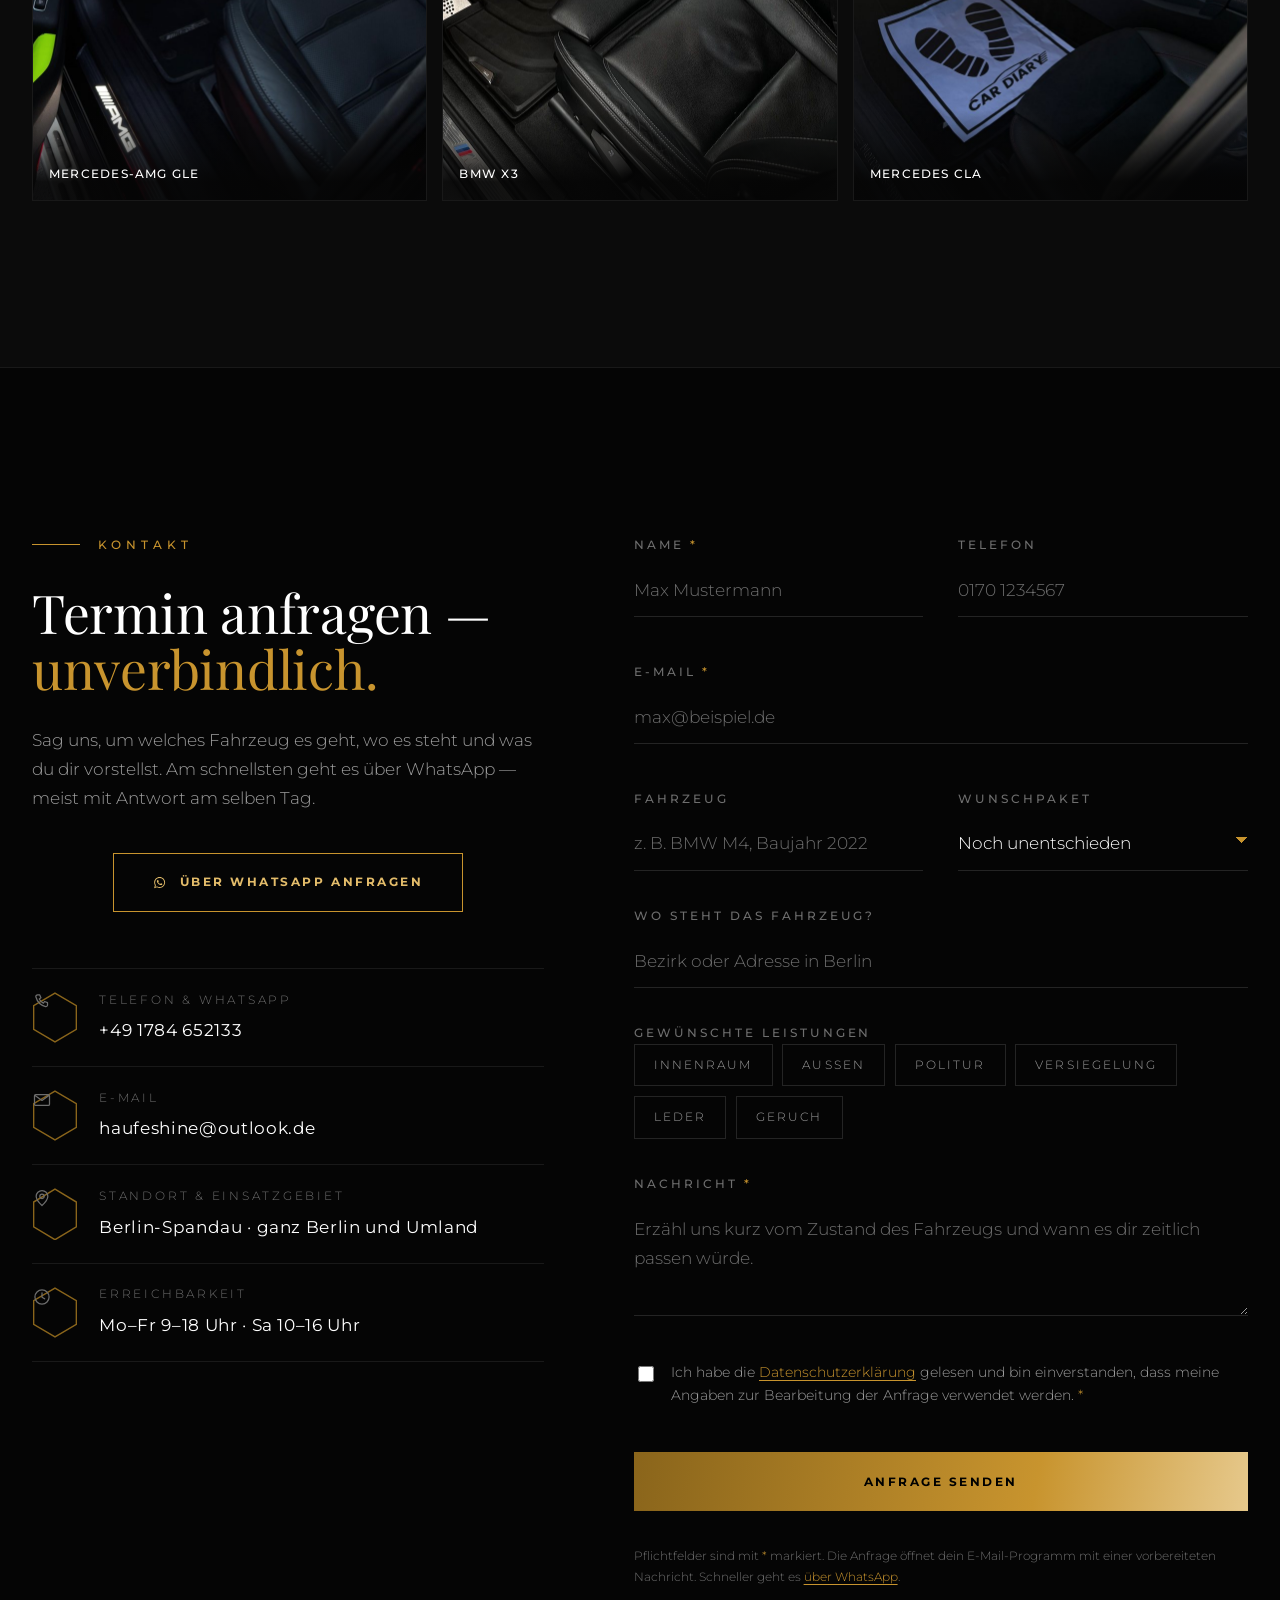
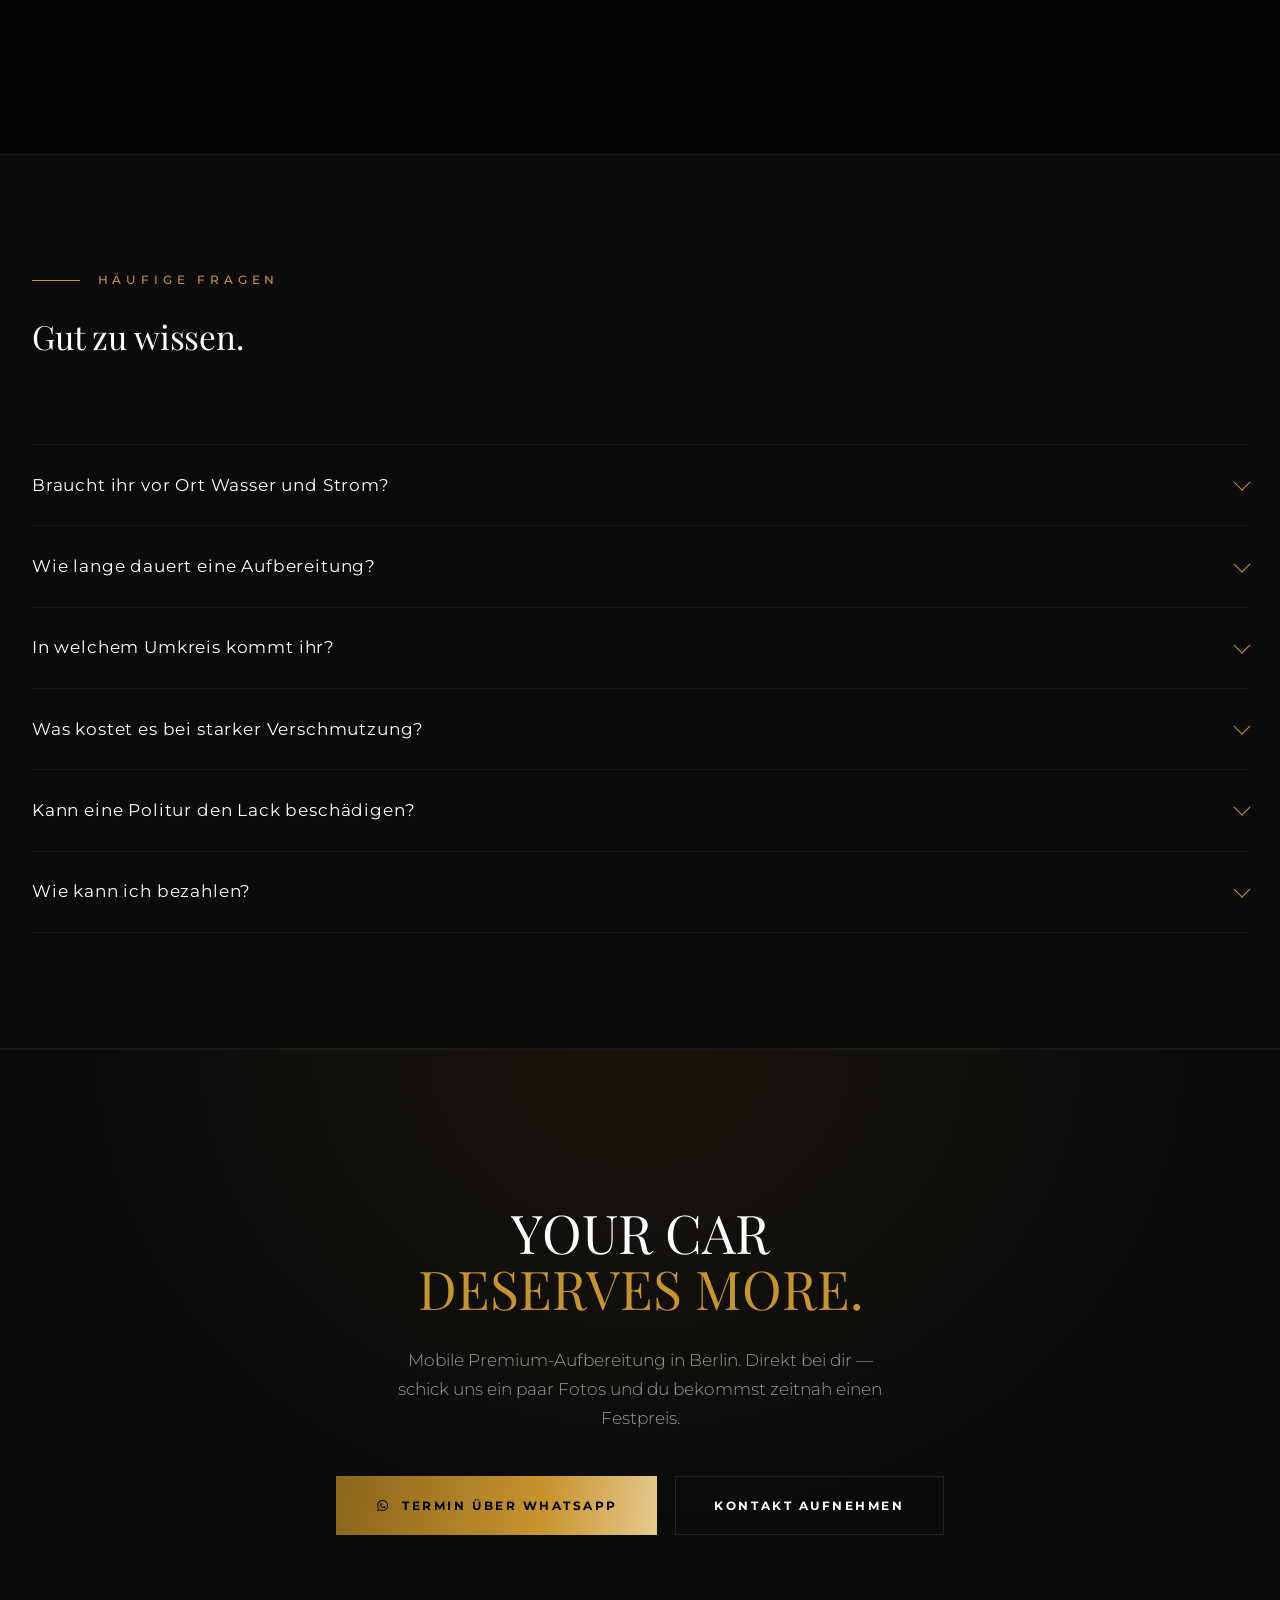
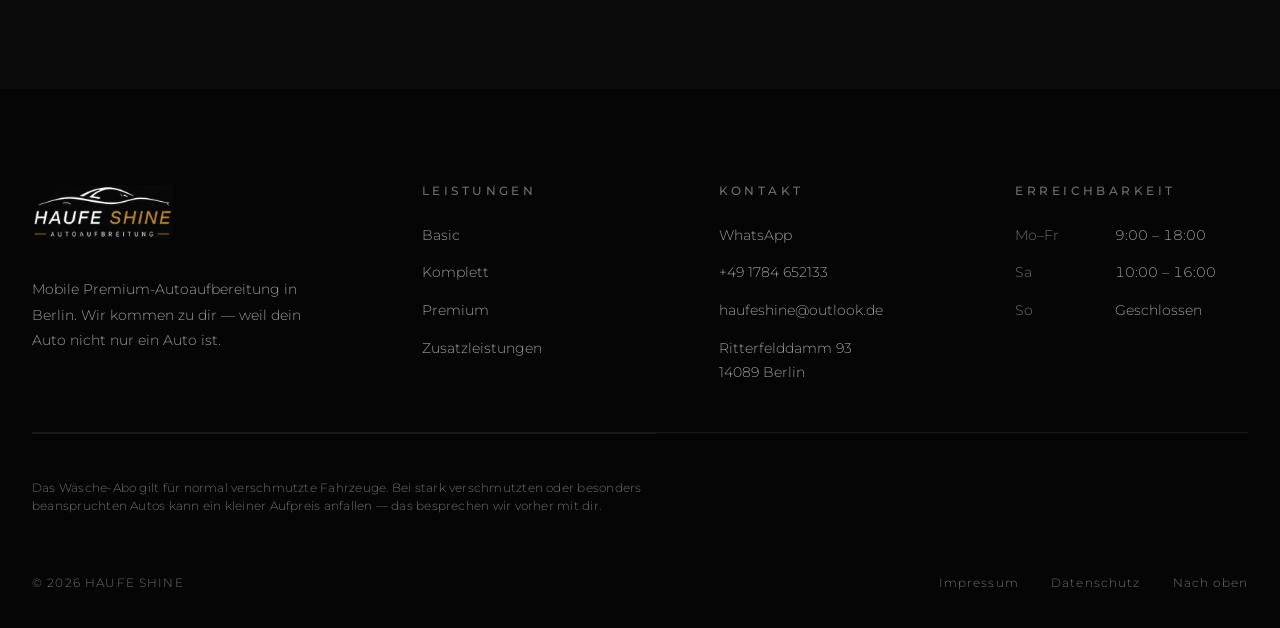
==== commit b6b73f85: "Hero-Video auffälliger, Abo-Karte einen Ticken kleiner, Abo-Hinweis im Footer - Hero: weniger Weichz" ====
--- a/index.html
+++ b/index.html
@@ -1127,6 +1127,7 @@
 
     </div>
 
+    <p class="footer-fein">Das W&auml;sche-Abo gilt f&uuml;r normal verschmutzte Fahrzeuge. Bei stark verschmutzten oder besonders beanspruchten Autos kann ein kleiner Aufpreis anfallen &mdash; das besprechen wir vorher mit dir.</p>
     <div class="footer-bottom">
       <p>&copy; <span data-jahr>2026</span> HAUFE SHINE</p>
       <nav aria-label="Rechtliches">
--- a/assets/css/style.css
+++ b/assets/css/style.css
@@ -547,7 +547,7 @@
   object-fit: cover;
   object-position: center 46%;
   transform: scale(1);
-  filter: blur(0.8px) brightness(1.12) saturate(0.96) contrast(1.04);
+  filter: blur(0.35px) brightness(1.14) saturate(1.12) contrast(1.12);
   animation: grund-ruhe 3s var(--ease) both;
 }
 
@@ -560,9 +560,9 @@
   position: absolute;
   inset: 0;
   background:
-    radial-gradient(42% 26% at 50% 40%, rgba(5, 5, 5, 0.72) 0%, rgba(5, 5, 5, 0.34) 68%, transparent 100%),
-    radial-gradient(140% 100% at 50% 40%, transparent 52%, rgba(5, 5, 5, 0.24) 82%, rgba(5, 5, 5, 0.55) 100%),
-    linear-gradient(180deg, rgba(5, 5, 5, 0.72) 0%, rgba(5, 5, 5, 0.05) 18%, rgba(5, 5, 5, 0.08) 62%, rgba(5, 5, 5, 0.4) 86%, var(--ink) 100%);
+    radial-gradient(40% 24% at 50% 40%, rgba(5, 5, 5, 0.66) 0%, rgba(5, 5, 5, 0.28) 68%, transparent 100%),
+    radial-gradient(150% 105% at 50% 40%, transparent 58%, rgba(5, 5, 5, 0.16) 84%, rgba(5, 5, 5, 0.46) 100%),
+    linear-gradient(180deg, rgba(5, 5, 5, 0.66) 0%, rgba(5, 5, 5, 0.02) 20%, rgba(5, 5, 5, 0.04) 64%, rgba(5, 5, 5, 0.34) 86%, var(--ink) 100%);
 }
 
 .hero__inner {
@@ -724,7 +724,7 @@
 }
 
 @media (prefers-reduced-motion: reduce) {
-  .hero__grund video { filter: blur(0.8px) brightness(1.12) saturate(0.96); }
+  .hero__grund video { filter: blur(0.35px) brightness(1.14) saturate(1.12) contrast(1.12); }
   .hero__runter span { animation: none; transform: scaleY(1); transform-origin: top; }
 }
 
@@ -1531,9 +1531,9 @@
 .abo {
   position: relative;
   overflow: hidden;
-  max-width: 40rem;
+  max-width: 37rem;
   margin: 0 auto clamp(3rem, 6vw, 5rem);
-  padding: clamp(2.2rem, 4.5vw, 3.4rem) clamp(1.8rem, 4vw, 3rem) clamp(1.9rem, 4vw, 2.8rem);
+  padding: clamp(1.9rem, 4vw, 2.9rem) clamp(1.7rem, 3.6vw, 2.7rem) clamp(1.7rem, 3.6vw, 2.5rem);
   border: 1px solid var(--gold);
   border-radius: 4px;
   background:
@@ -1607,7 +1607,7 @@
 
 .abo__zahl {
   font-family: var(--font-display);
-  font-size: clamp(3.2rem, 9vw, 5rem);
+  font-size: clamp(2.9rem, 8vw, 4.4rem);
   font-weight: 600;
   line-height: 1;
   letter-spacing: -0.01em;
@@ -3549,6 +3549,18 @@
 .footer-hours dt { color: var(--dim); }
 .footer-hours dd { margin: 0; }
 
+.footer-fein {
+  margin: 0 0 1.6rem;
+  padding-top: clamp(2rem, 4vw, 2.8rem);
+  border-top: 1px solid var(--line-soft);
+  max-width: 78ch;
+  color: var(--dim);
+  font-size: var(--step--2);
+  font-weight: 300;
+  line-height: 1.6;
+  letter-spacing: 0.02em;
+}
+
 .footer-bottom {
   display: flex;
   flex-wrap: wrap;
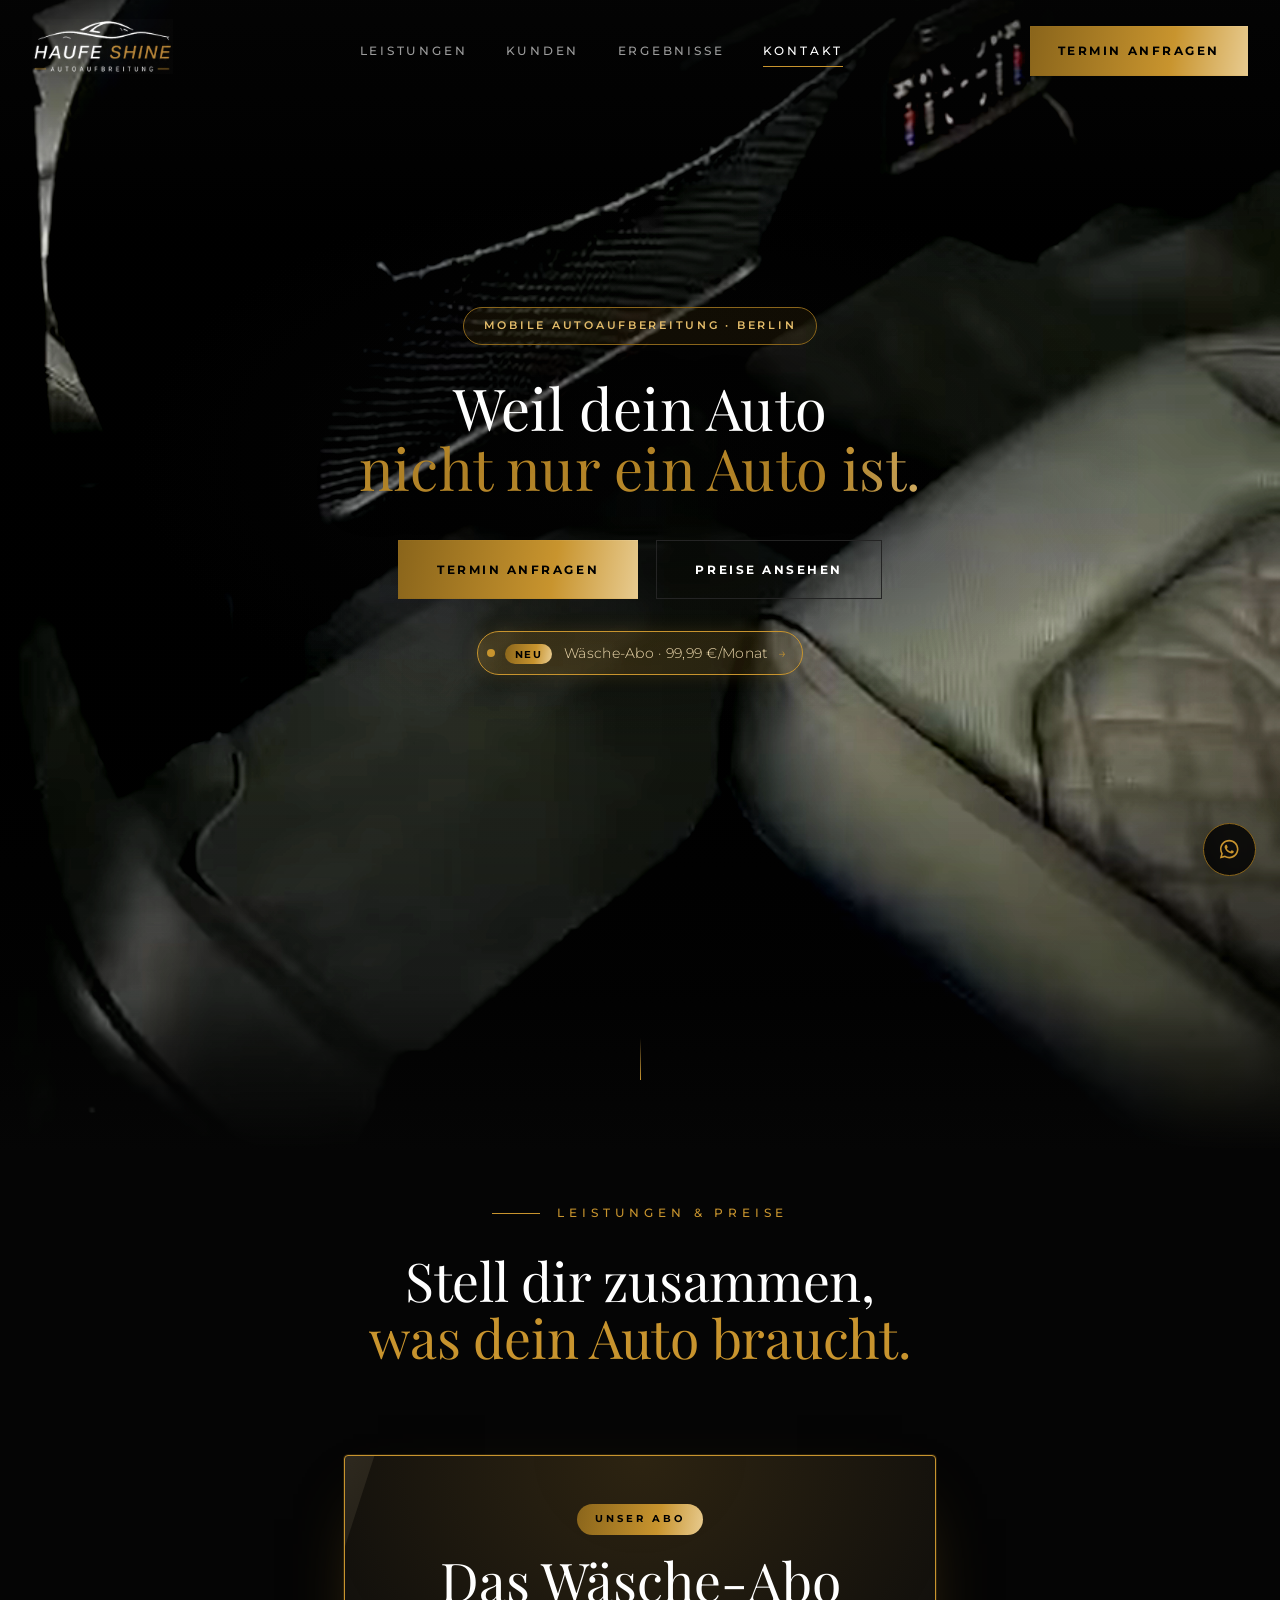
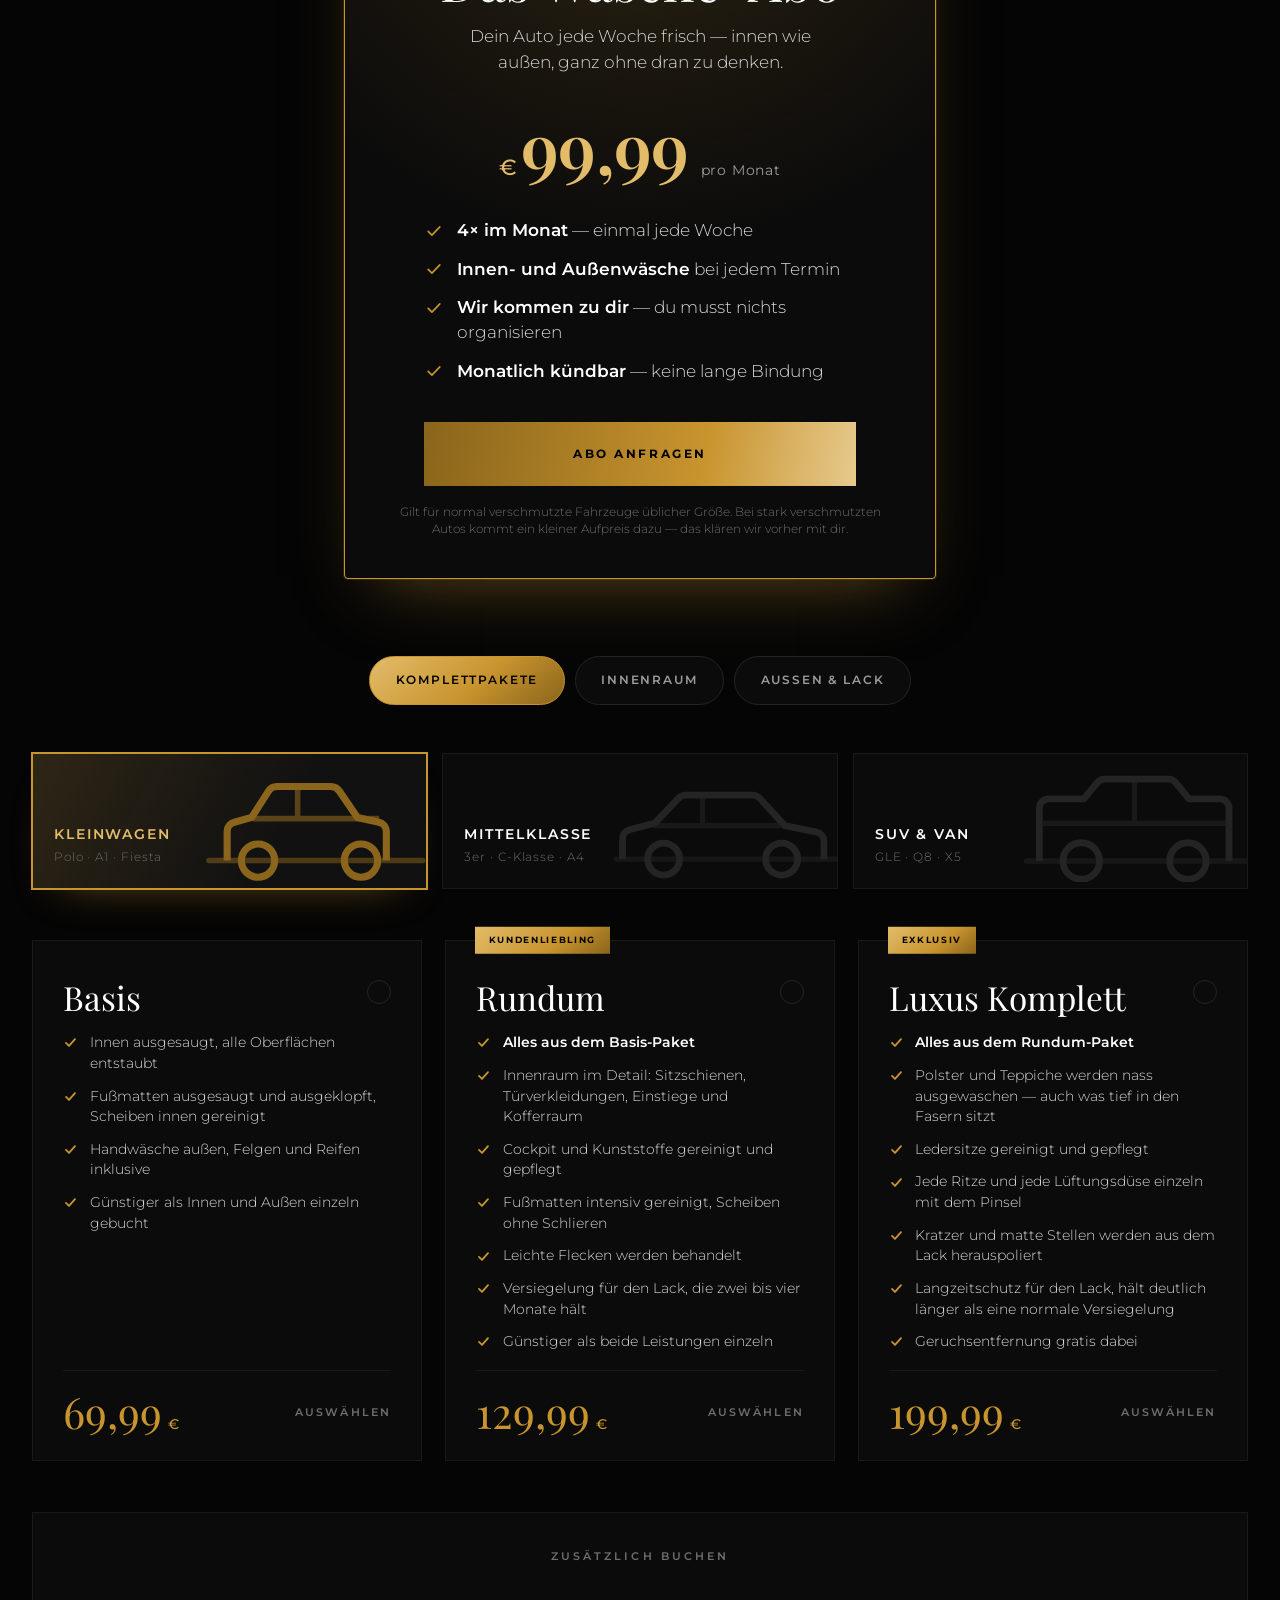
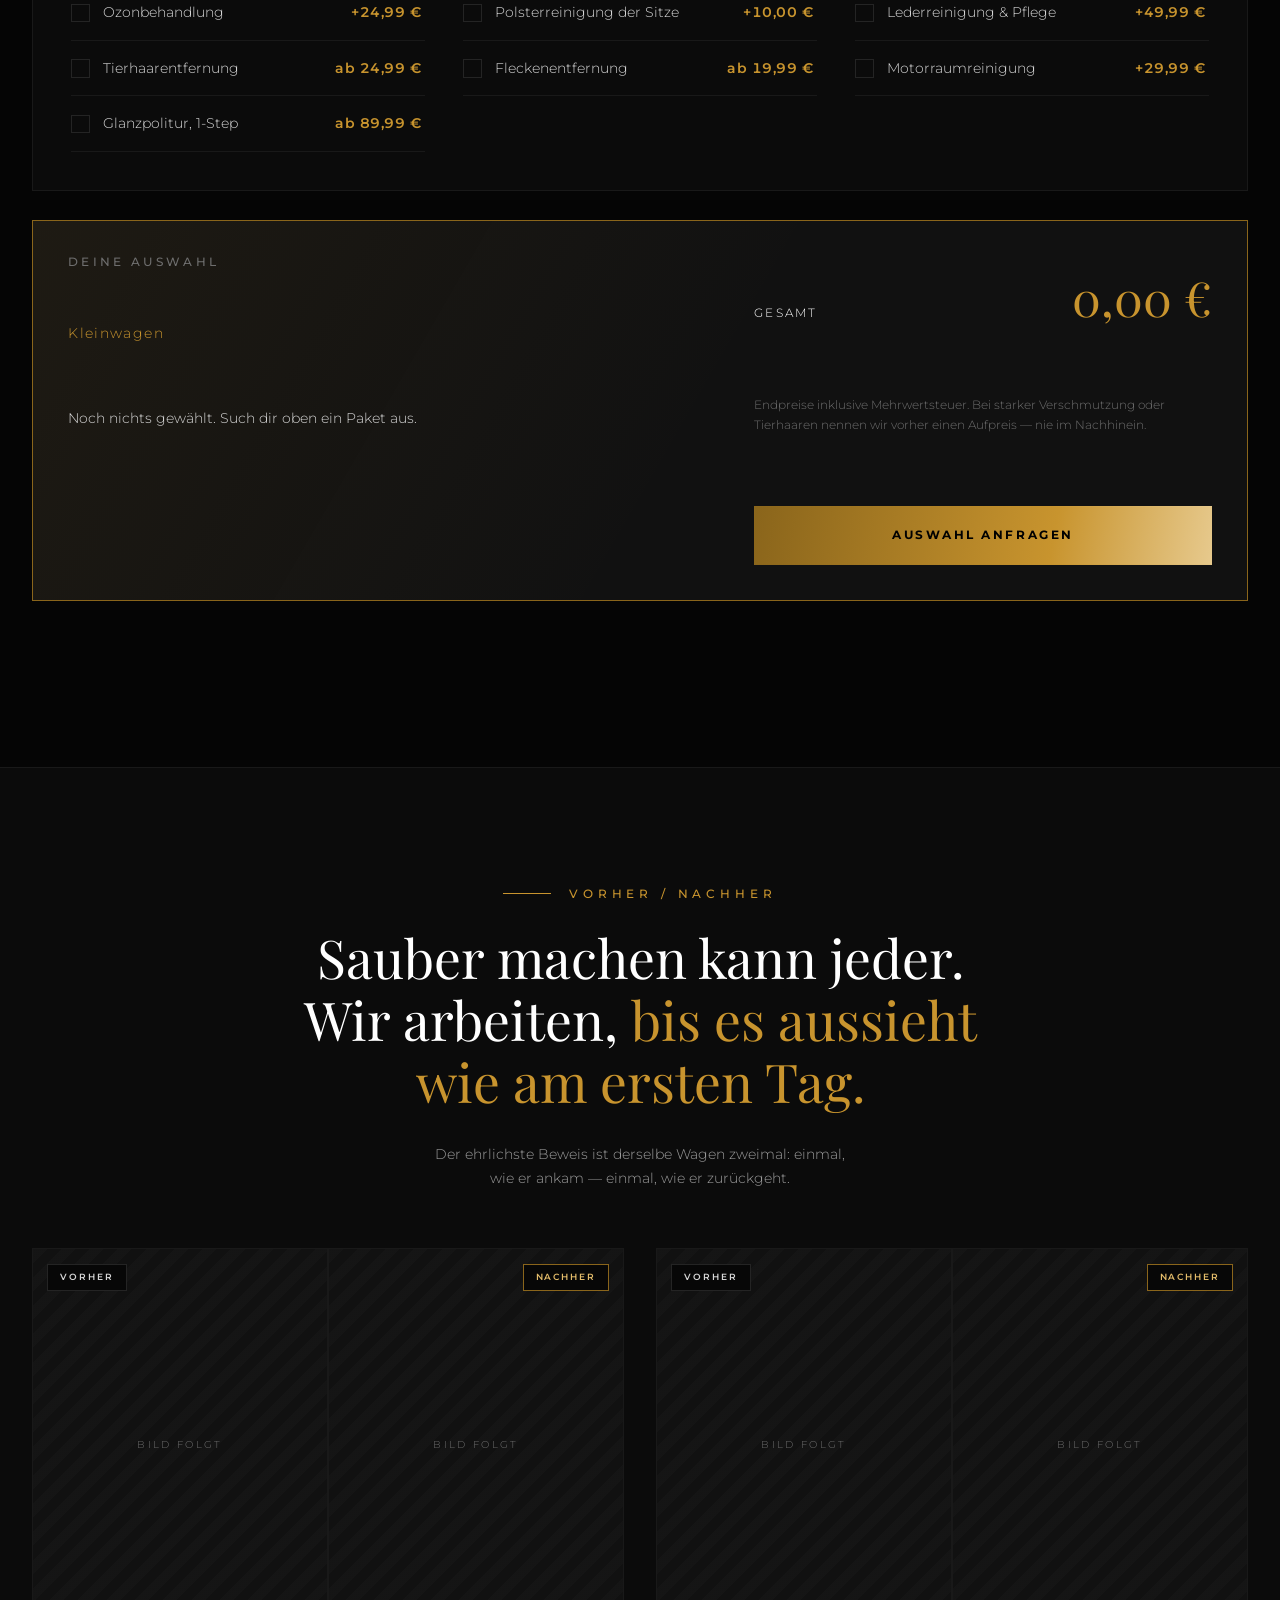
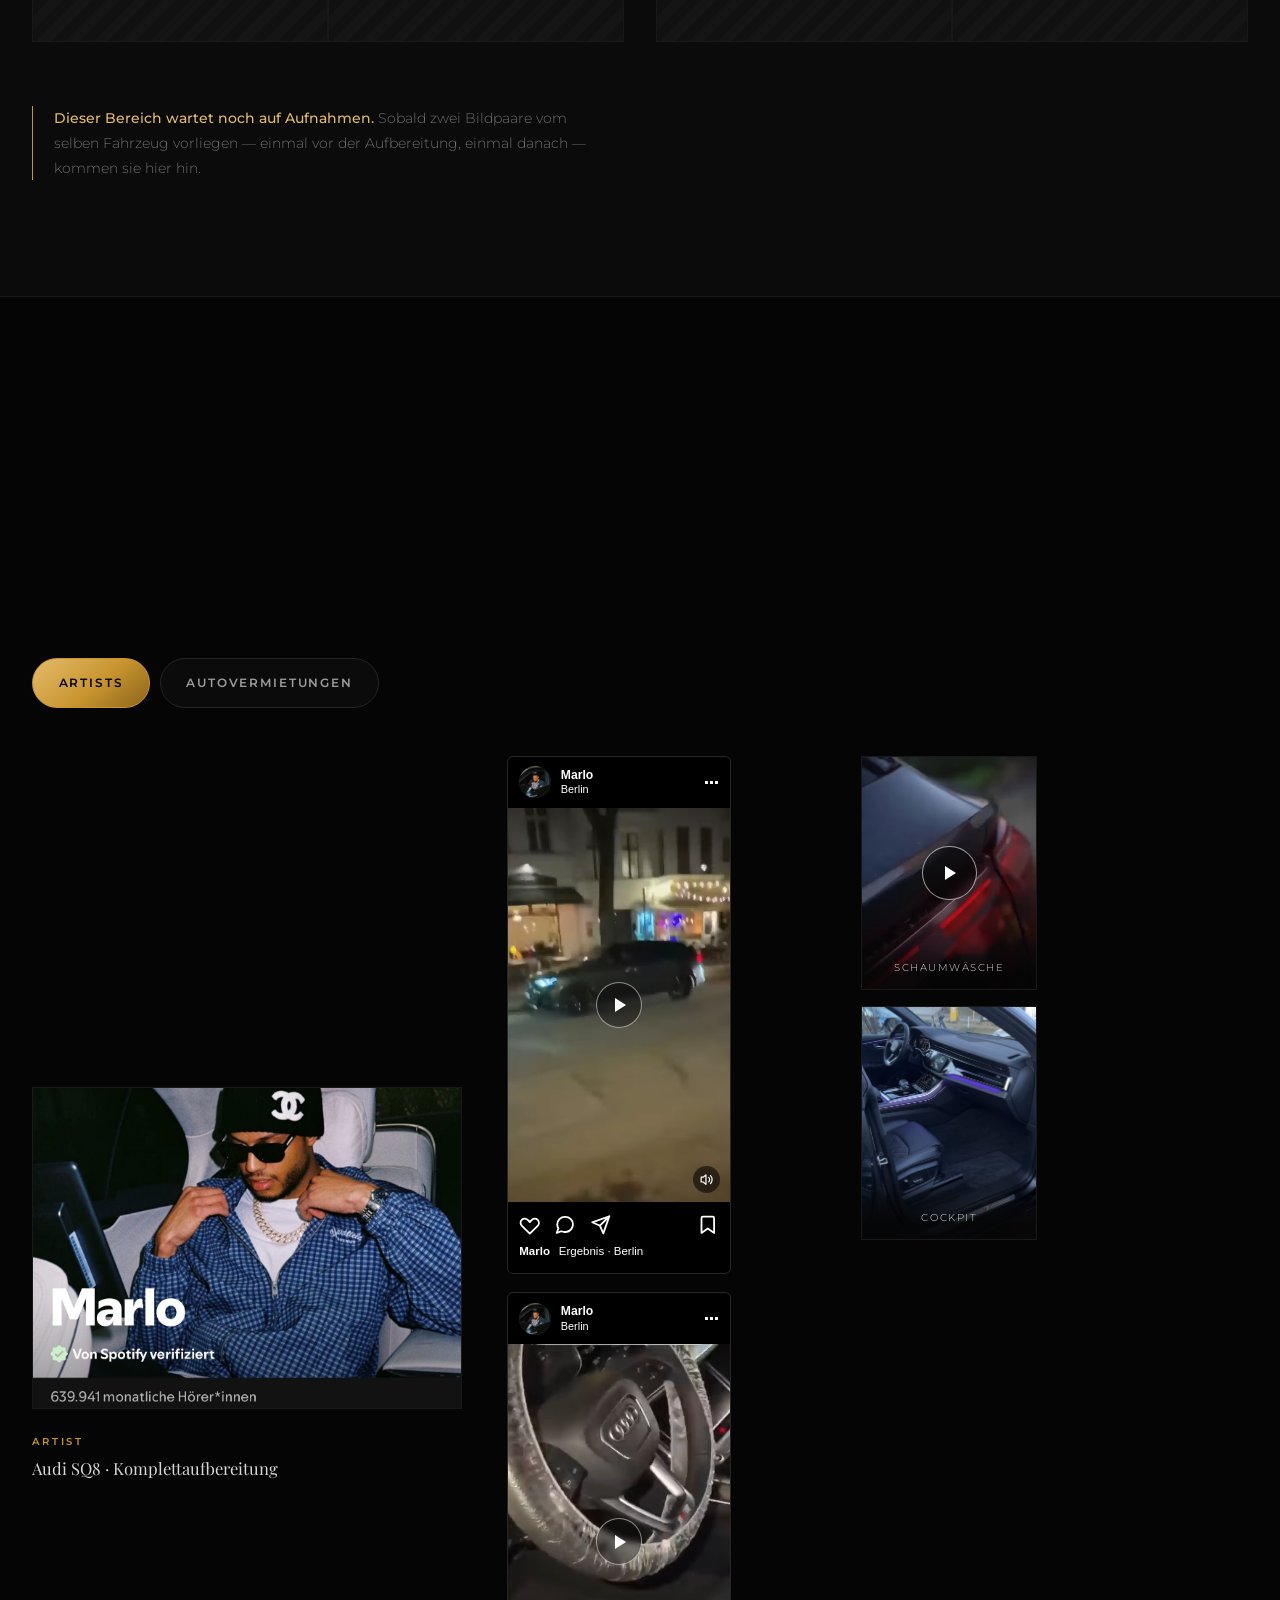
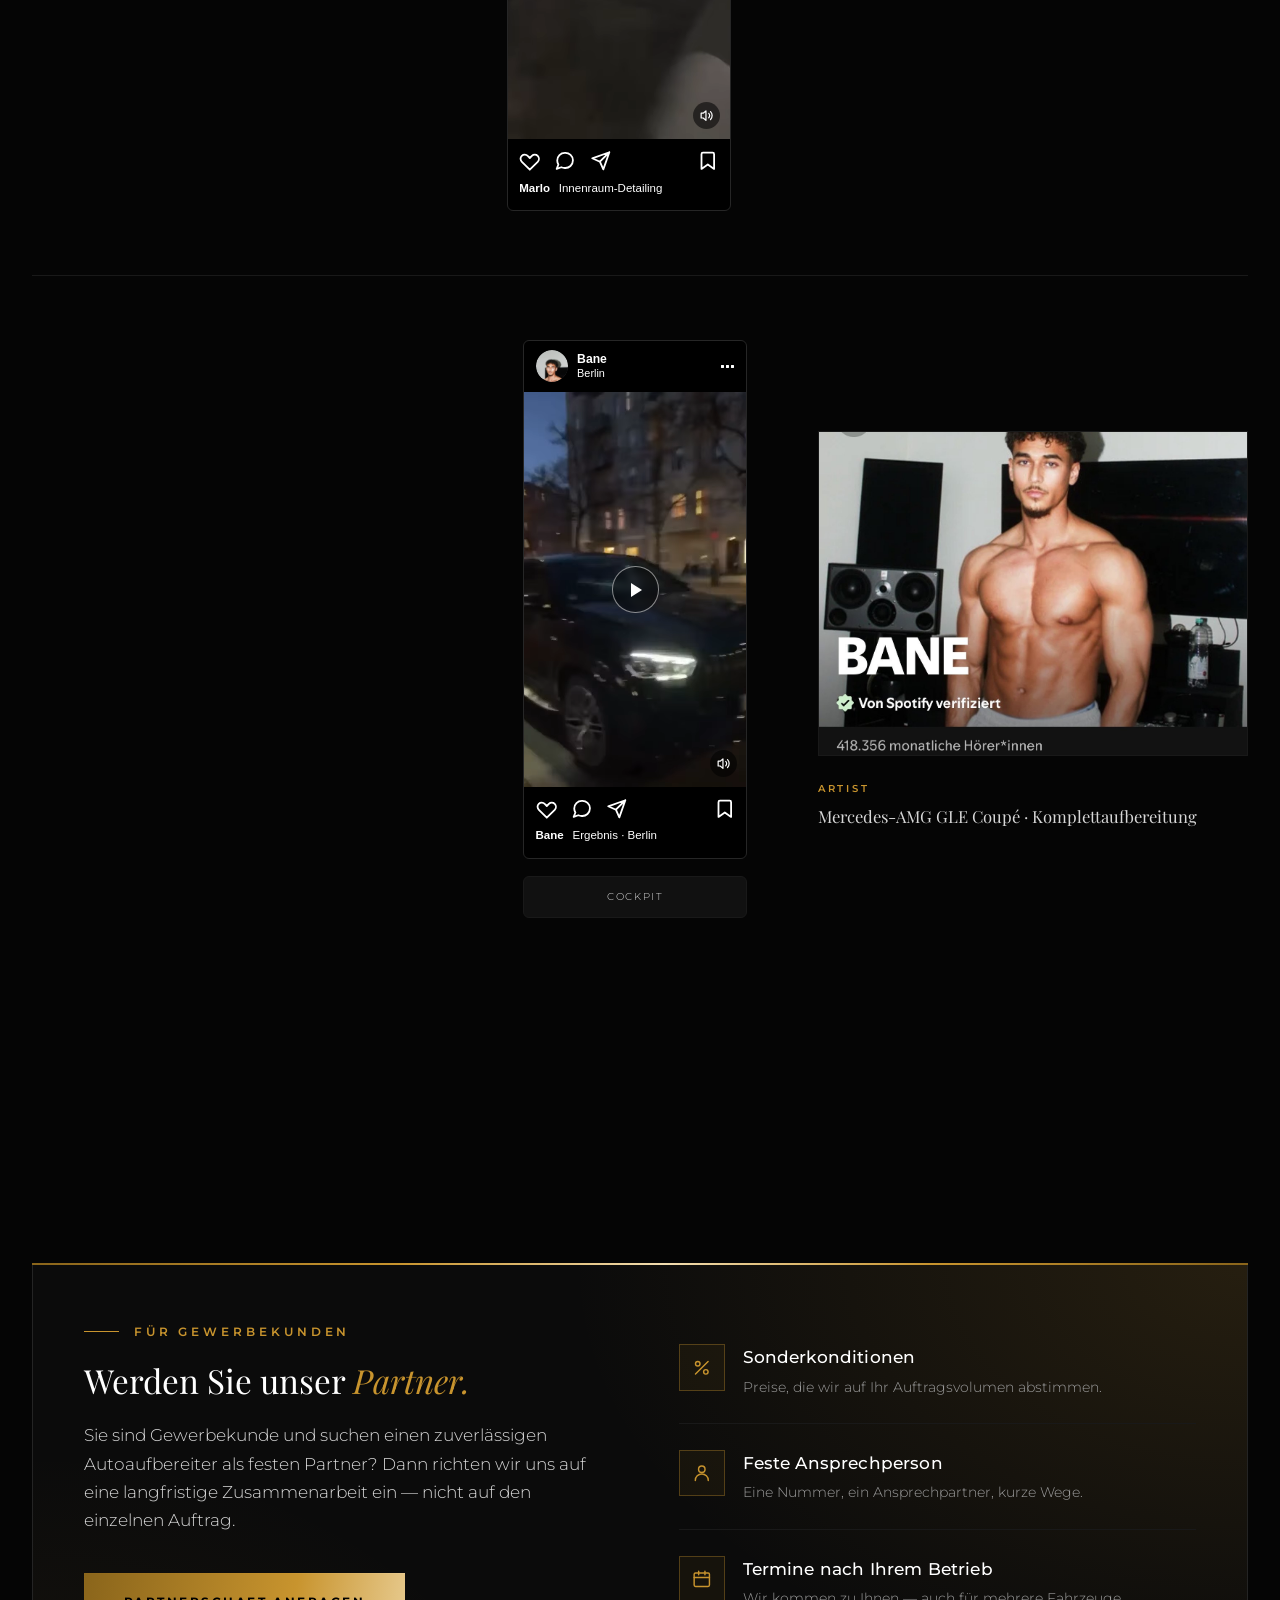
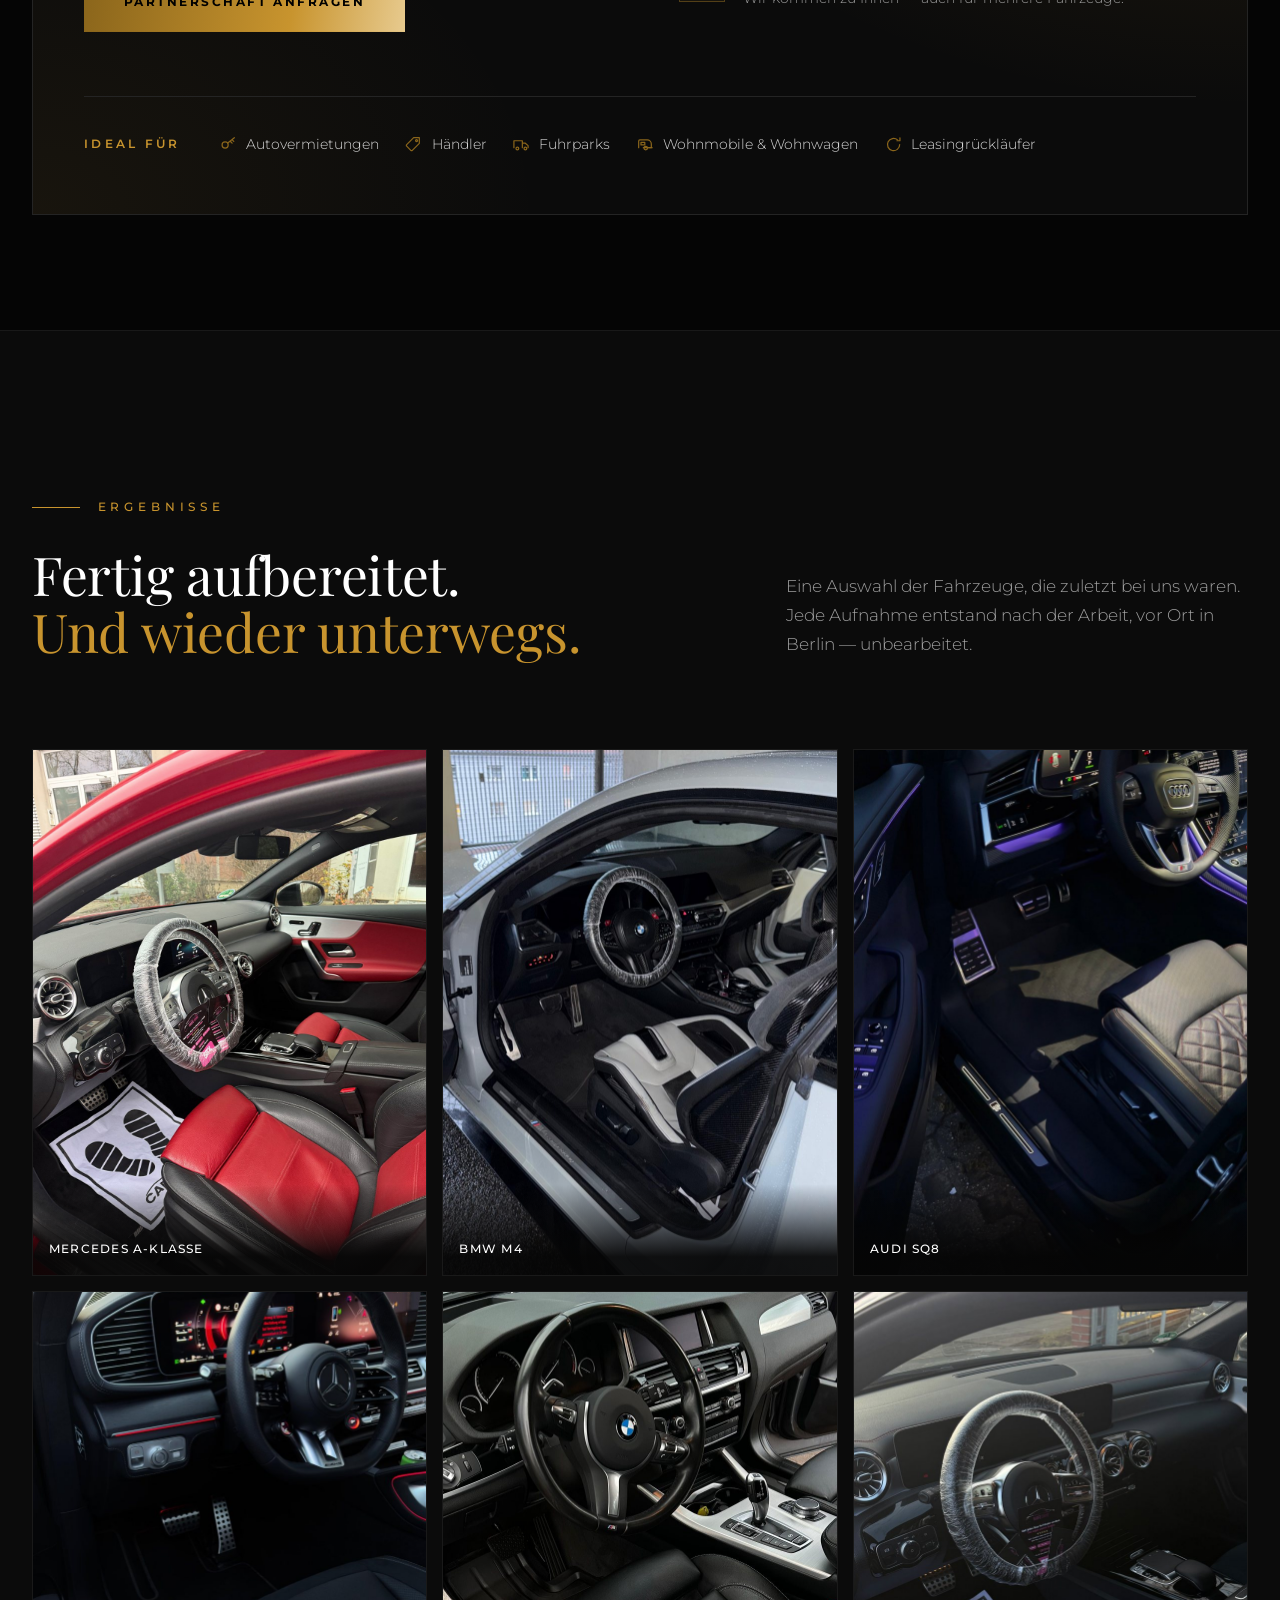
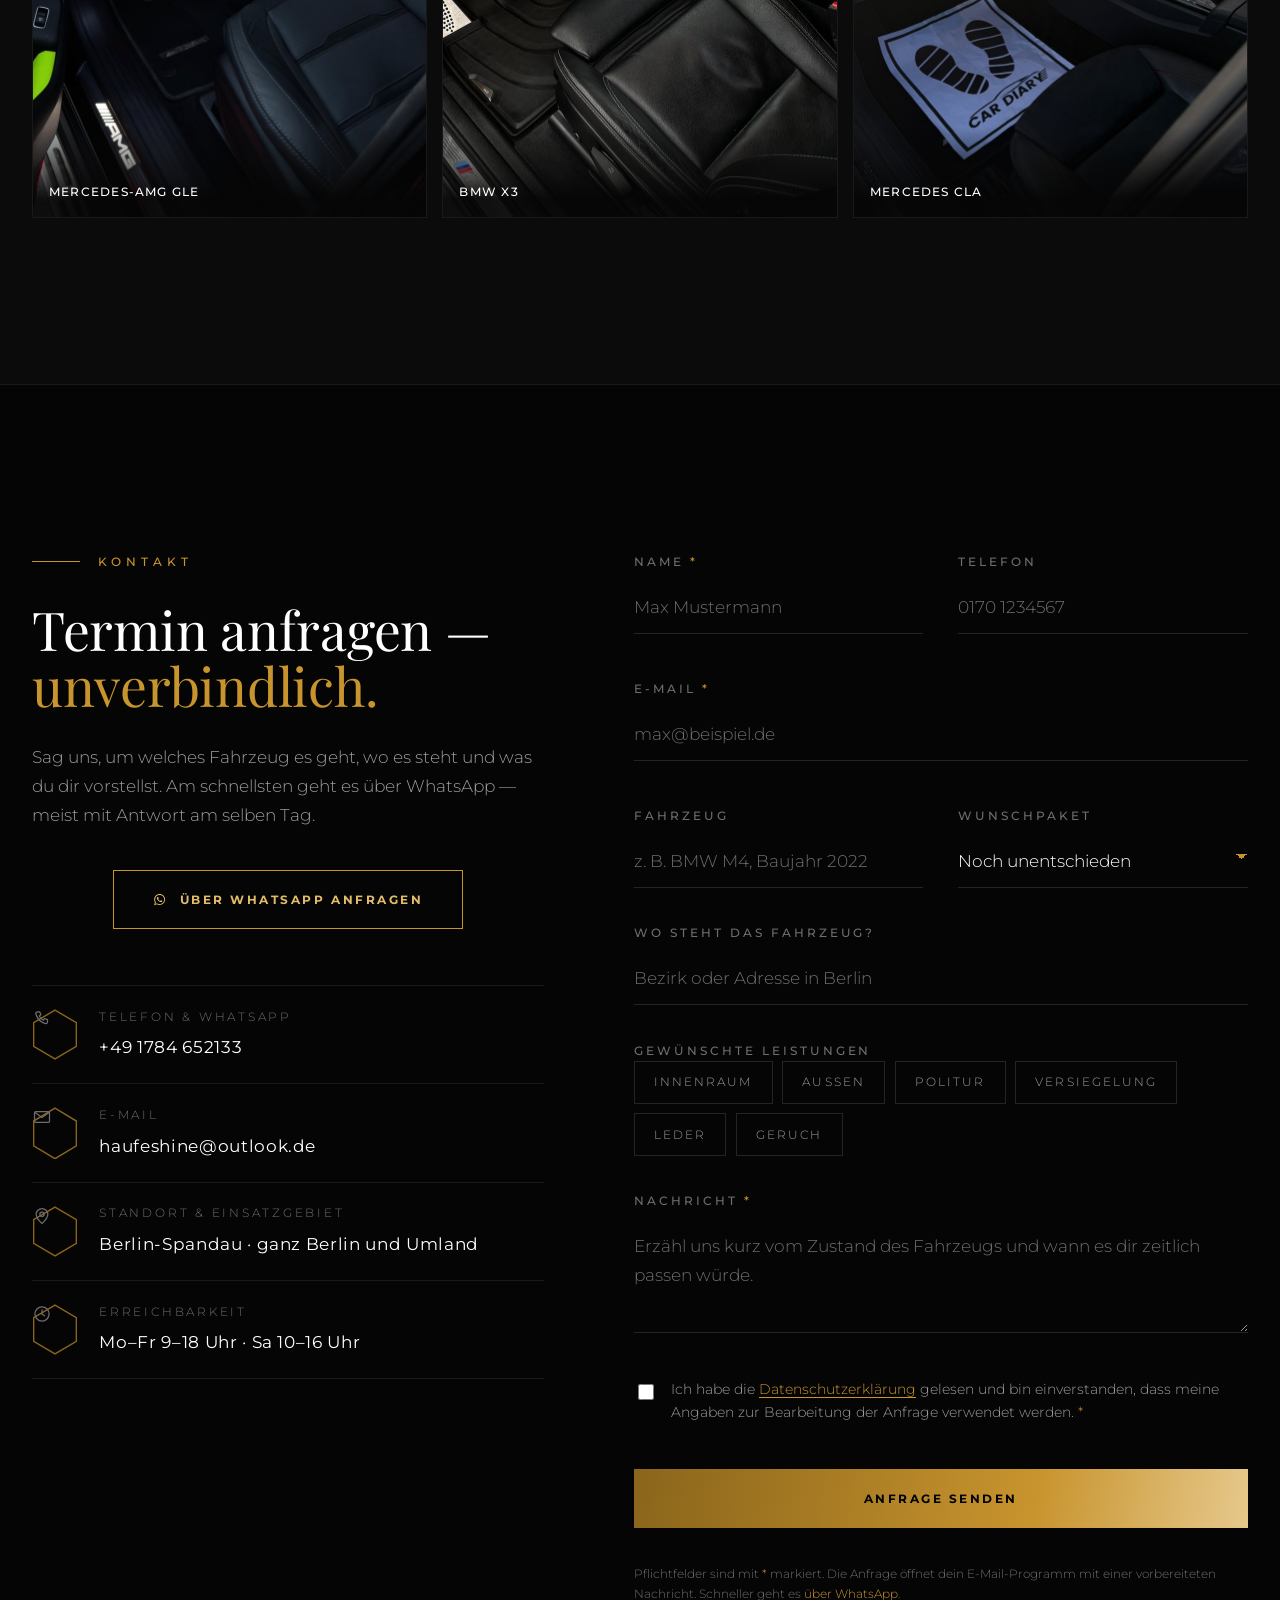
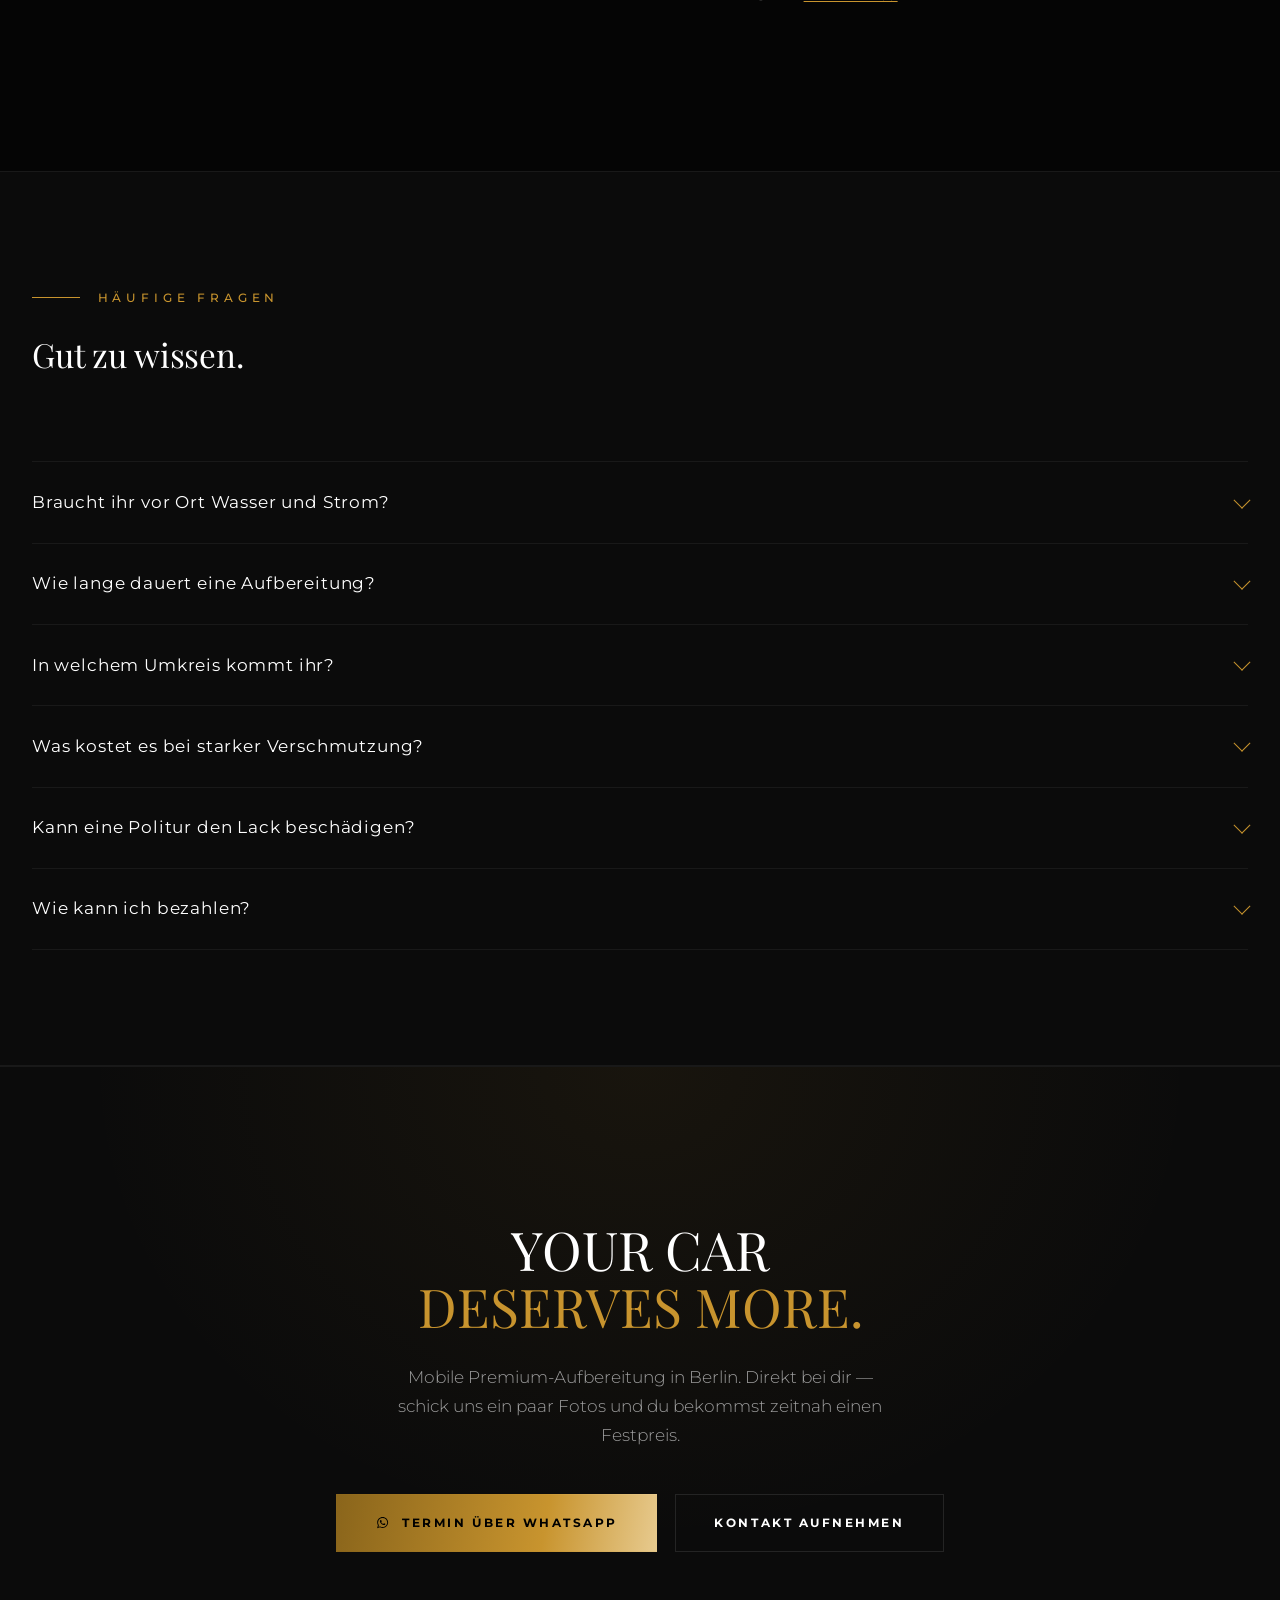
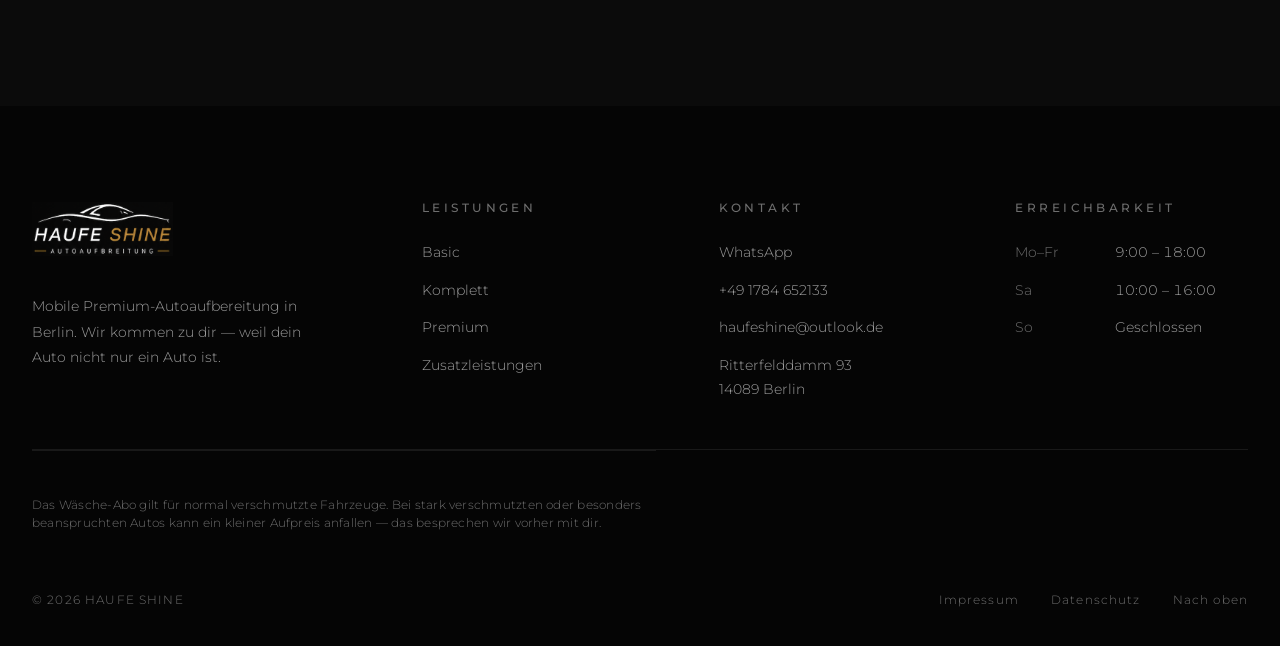
==== commit b2393c01: "Hero-Abo-Hinweis auffälliger, Verschmutzungshinweis direkt an der Abo-Karte - Hero-Pille: gefüllte "" ====
--- a/index.html
+++ b/index.html
@@ -153,7 +153,7 @@
 
       <a class="hero__abo" href="#abo">
         <span class="hero__abo-punkt" aria-hidden="true"></span>
-        <span class="hero__abo-text"><b>Neu:</b> W&auml;sche-Abo &middot; 99,99 &euro;/Monat</span>
+        <span class="hero__abo-text"><b>Neu</b> W&auml;sche-Abo &middot; 99,99 &euro;/Monat</span>
         <span class="hero__abo-pfeil" aria-hidden="true">&rarr;</span>
       </a>
     </div>
@@ -212,7 +212,7 @@
       </ul>
 
       <a class="btn abo__btn" href="#kontakt" data-paket="Wäsche-Abo (99,99 €/Monat)">Abo anfragen</a>
-      <p class="abo__hinweis">Preis f&uuml;r Pkw &uuml;blicher Gr&ouml;&szlig;e. Details kl&auml;ren wir kurz bei der Anfrage.</p>
+      <p class="abo__hinweis">Gilt f&uuml;r normal verschmutzte Fahrzeuge &uuml;blicher Gr&ouml;&szlig;e. Bei stark verschmutzten Autos kommt ein kleiner Aufpreis dazu &mdash; das kl&auml;ren wir vorher mit dir.</p>
     </div>
 
     <div class="tabs" role="tablist" aria-label="Leistungsbereich wählen">
--- a/assets/css/style.css
+++ b/assets/css/style.css
@@ -647,20 +647,40 @@
 .hero__abo {
   display: inline-flex;
   align-items: center;
-  gap: 0.7rem;
+  gap: 0.6rem;
   margin: clamp(1.4rem, 2.6vw, 2rem) auto 0;
-  padding: 0.6rem 1.05rem 0.6rem 0.95rem;
-  border: 1px solid var(--line-gold);
+  padding: 0.55rem 1rem 0.55rem 0.6rem;
+  border: 1px solid var(--gold);
   border-radius: 999px;
-  background: rgba(200, 148, 46, 0.09);
+  background:
+    linear-gradient(100deg, rgba(200, 148, 46, 0.22), rgba(200, 148, 46, 0.12));
   color: var(--gold-pale);
   font-size: var(--step--1);
   letter-spacing: 0.02em;
   text-align: left;
-  transition: border-color 0.4s var(--ease), background 0.4s var(--ease), transform 0.4s var(--ease);
-}
-
-.hero__abo b { color: var(--white); font-weight: 700; }
+  box-shadow: 0 0 22px -6px var(--gold-glow);
+  animation: abo-atem 3s var(--ease) 1.4s infinite;
+  transition: border-color 0.4s var(--ease), background 0.4s var(--ease), transform 0.4s var(--ease), box-shadow 0.4s var(--ease);
+}
+
+/* "Neu" als kleine gefuellte Marke — faellt auf, ohne die Kapsel zu vergroessern */
+.hero__abo b {
+  padding: 0.24rem 0.6rem;
+  border-radius: 999px;
+  background: var(--gold-sheen);
+  background-size: 220% 100%;
+  color: #000;
+  margin-right: 0.5rem;
+  font-size: 0.62rem;
+  font-weight: 700;
+  letter-spacing: 0.16em;
+  text-transform: uppercase;
+}
+
+@keyframes abo-atem {
+  0%, 100% { box-shadow: 0 0 20px -8px var(--gold-glow); }
+  50%      { box-shadow: 0 0 26px -4px var(--gold-glow); }
+}
 
 .hero__abo-punkt {
   width: 0.5rem;
@@ -675,8 +695,9 @@
 .hero__abo-pfeil { color: var(--gold); transition: transform 0.4s var(--ease); }
 
 .hero__abo:hover {
-  border-color: var(--gold);
-  background: rgba(200, 148, 46, 0.16);
+  border-color: var(--gold-light);
+  background: linear-gradient(100deg, rgba(200, 148, 46, 0.3), rgba(200, 148, 46, 0.18));
+  box-shadow: 0 0 30px -4px var(--gold-glow);
   transform: translateY(-1px);
 }
 
@@ -690,6 +711,7 @@
 
 @media (prefers-reduced-motion: reduce) {
   .hero__abo-punkt { animation: none; }
+  .hero__abo { animation: none; }
 }
 
 /* Ein leiser Hinweis, dass es weitergeht */
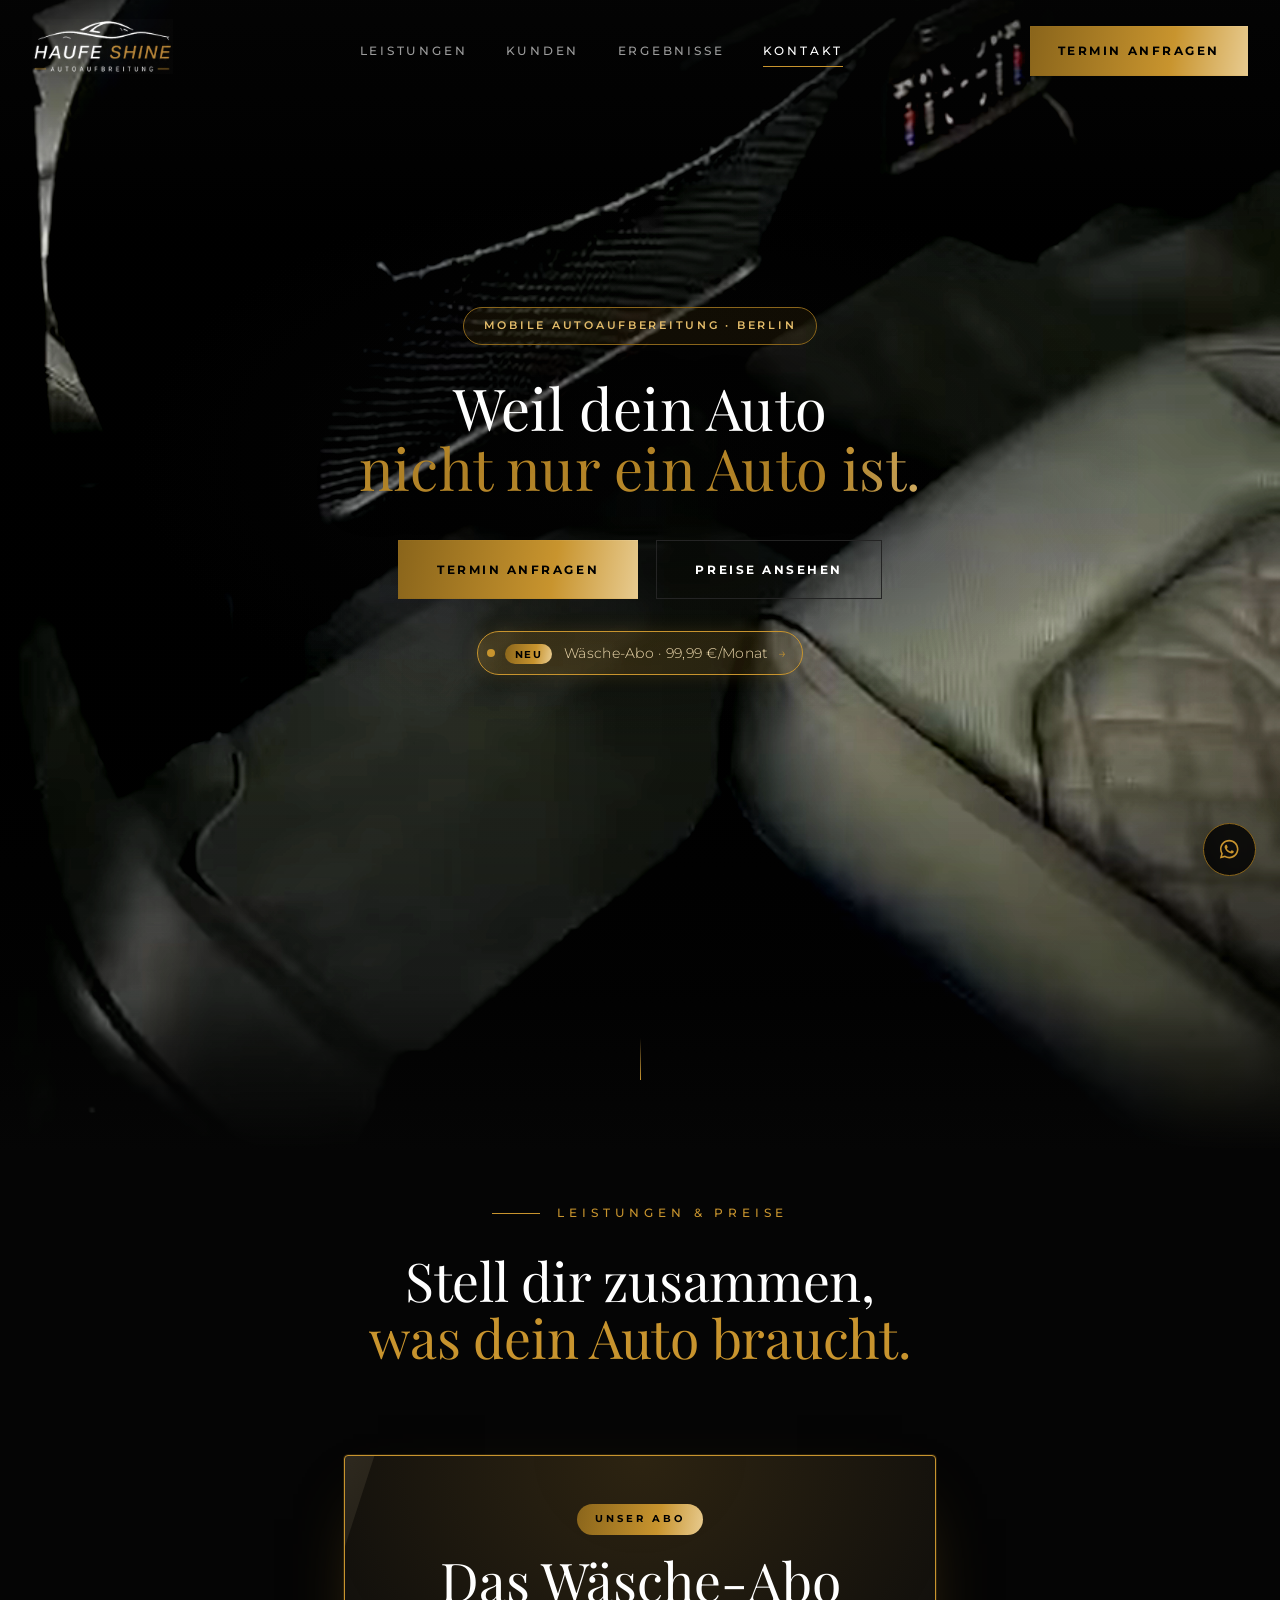
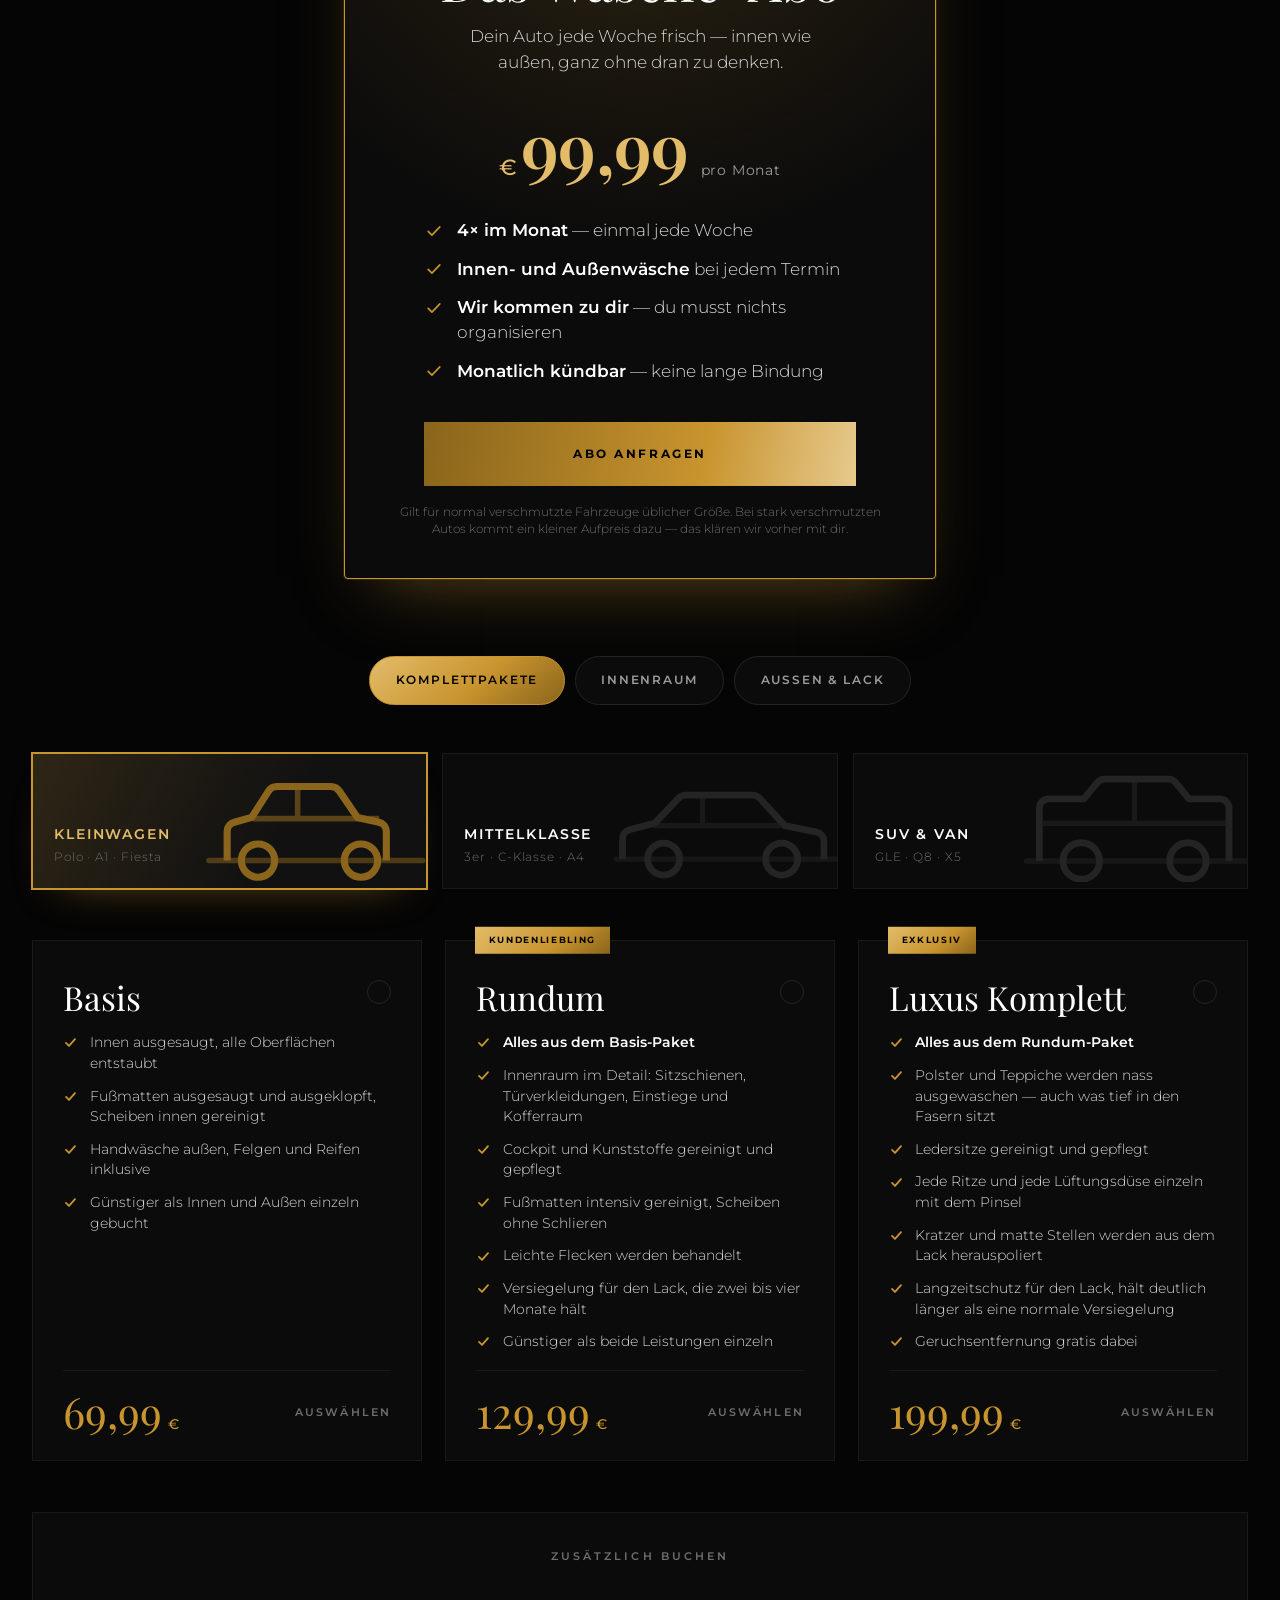
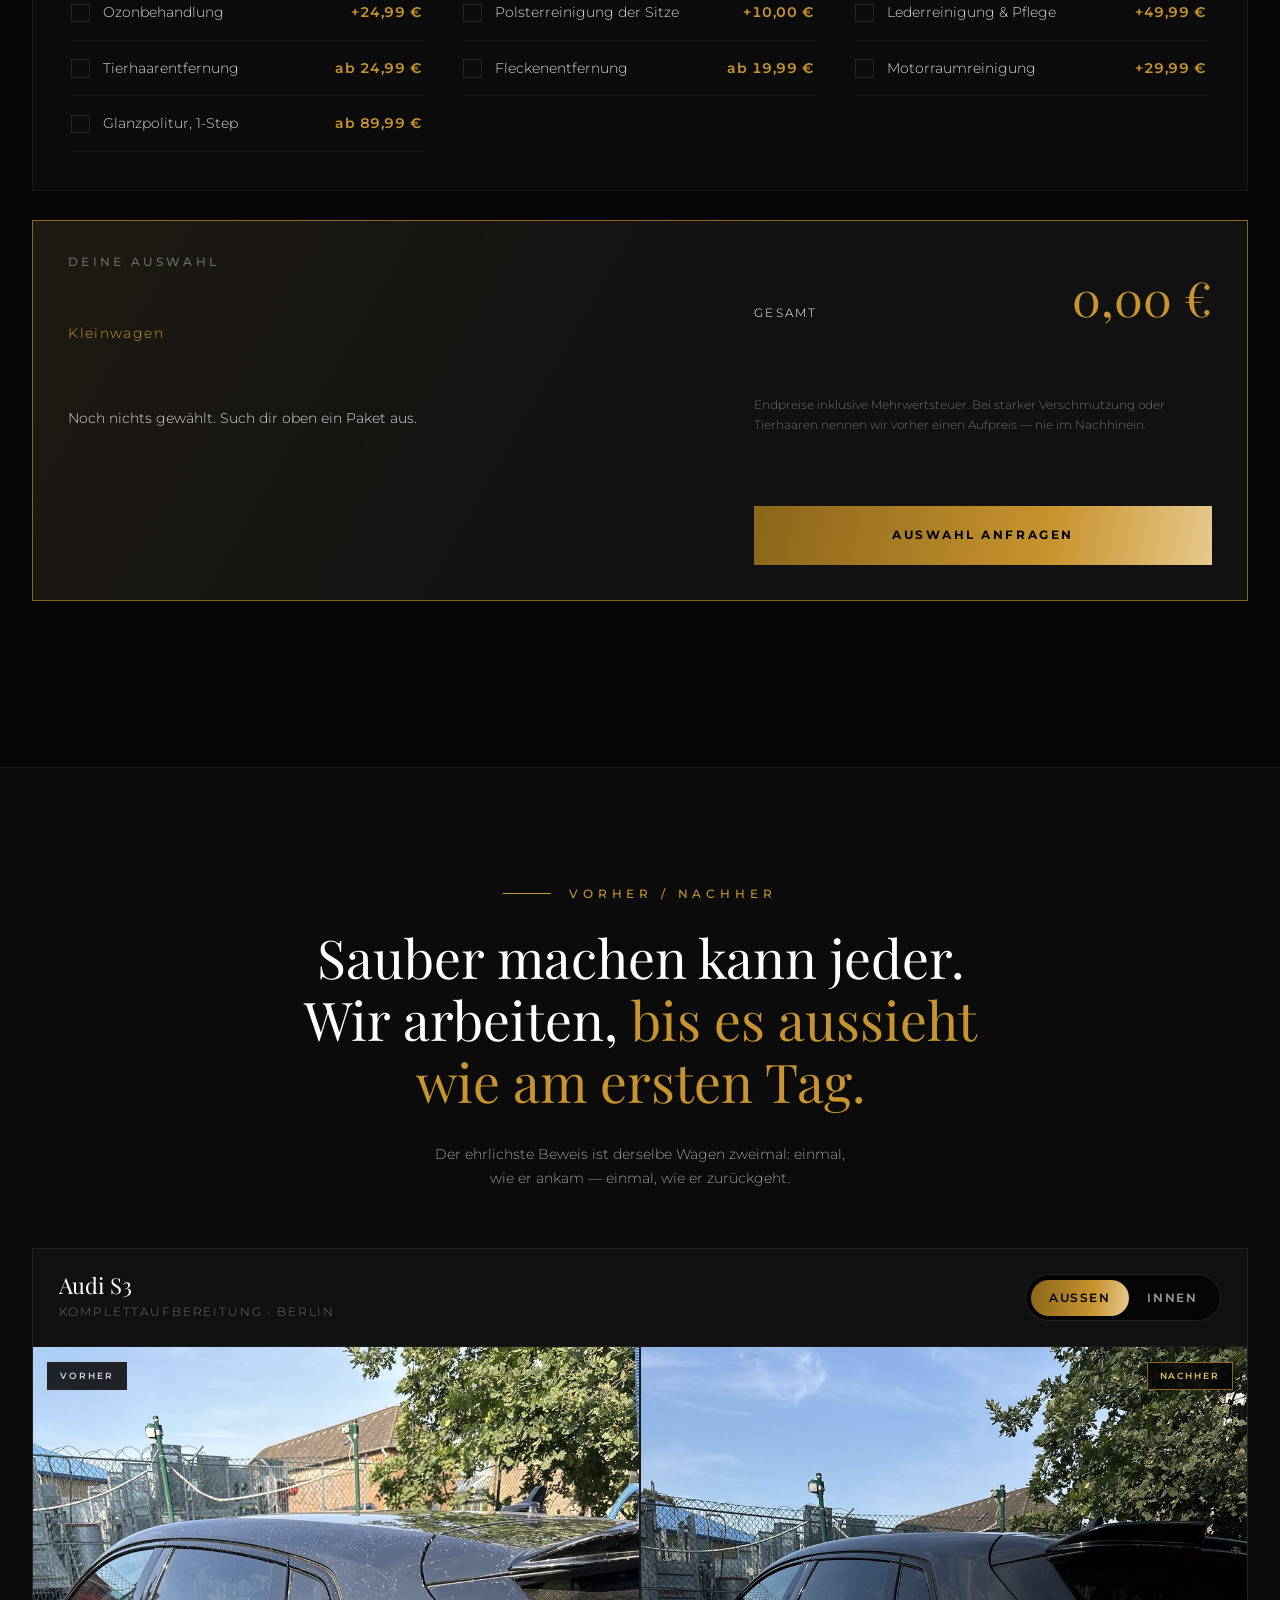
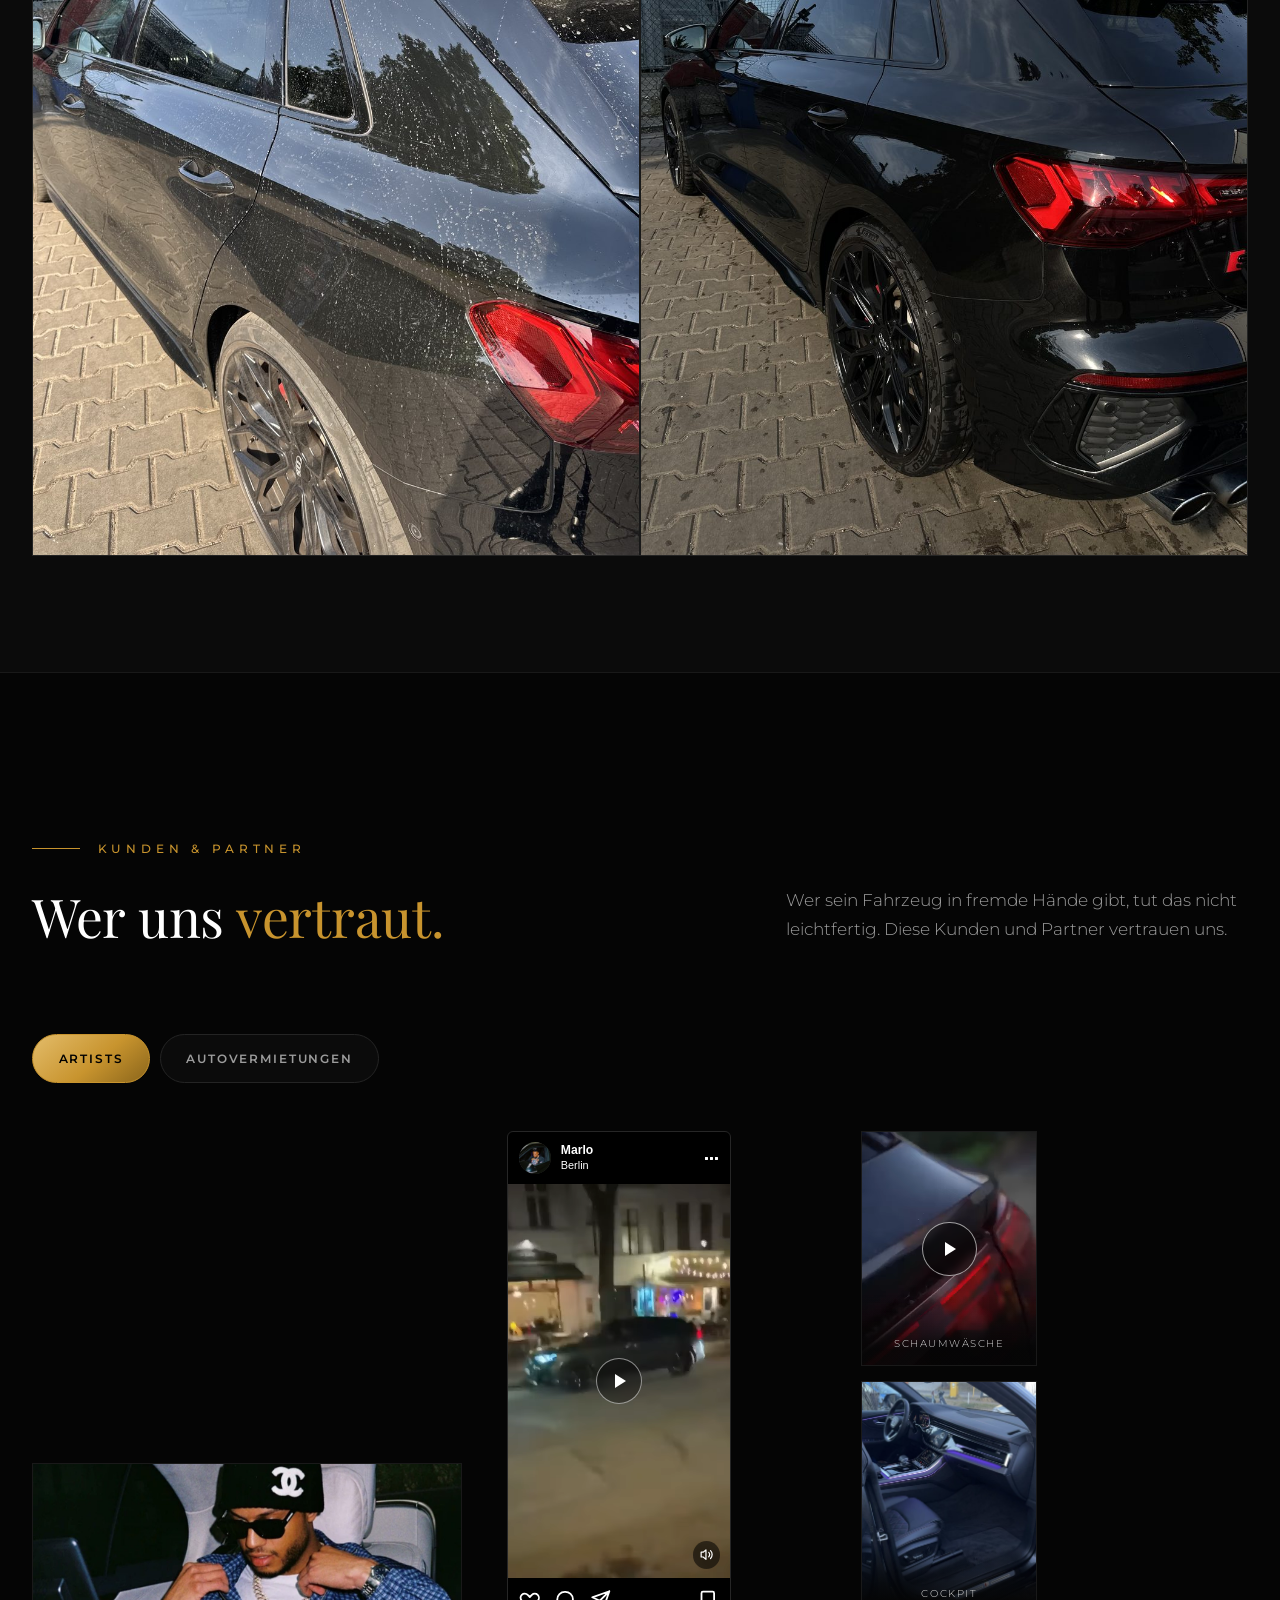
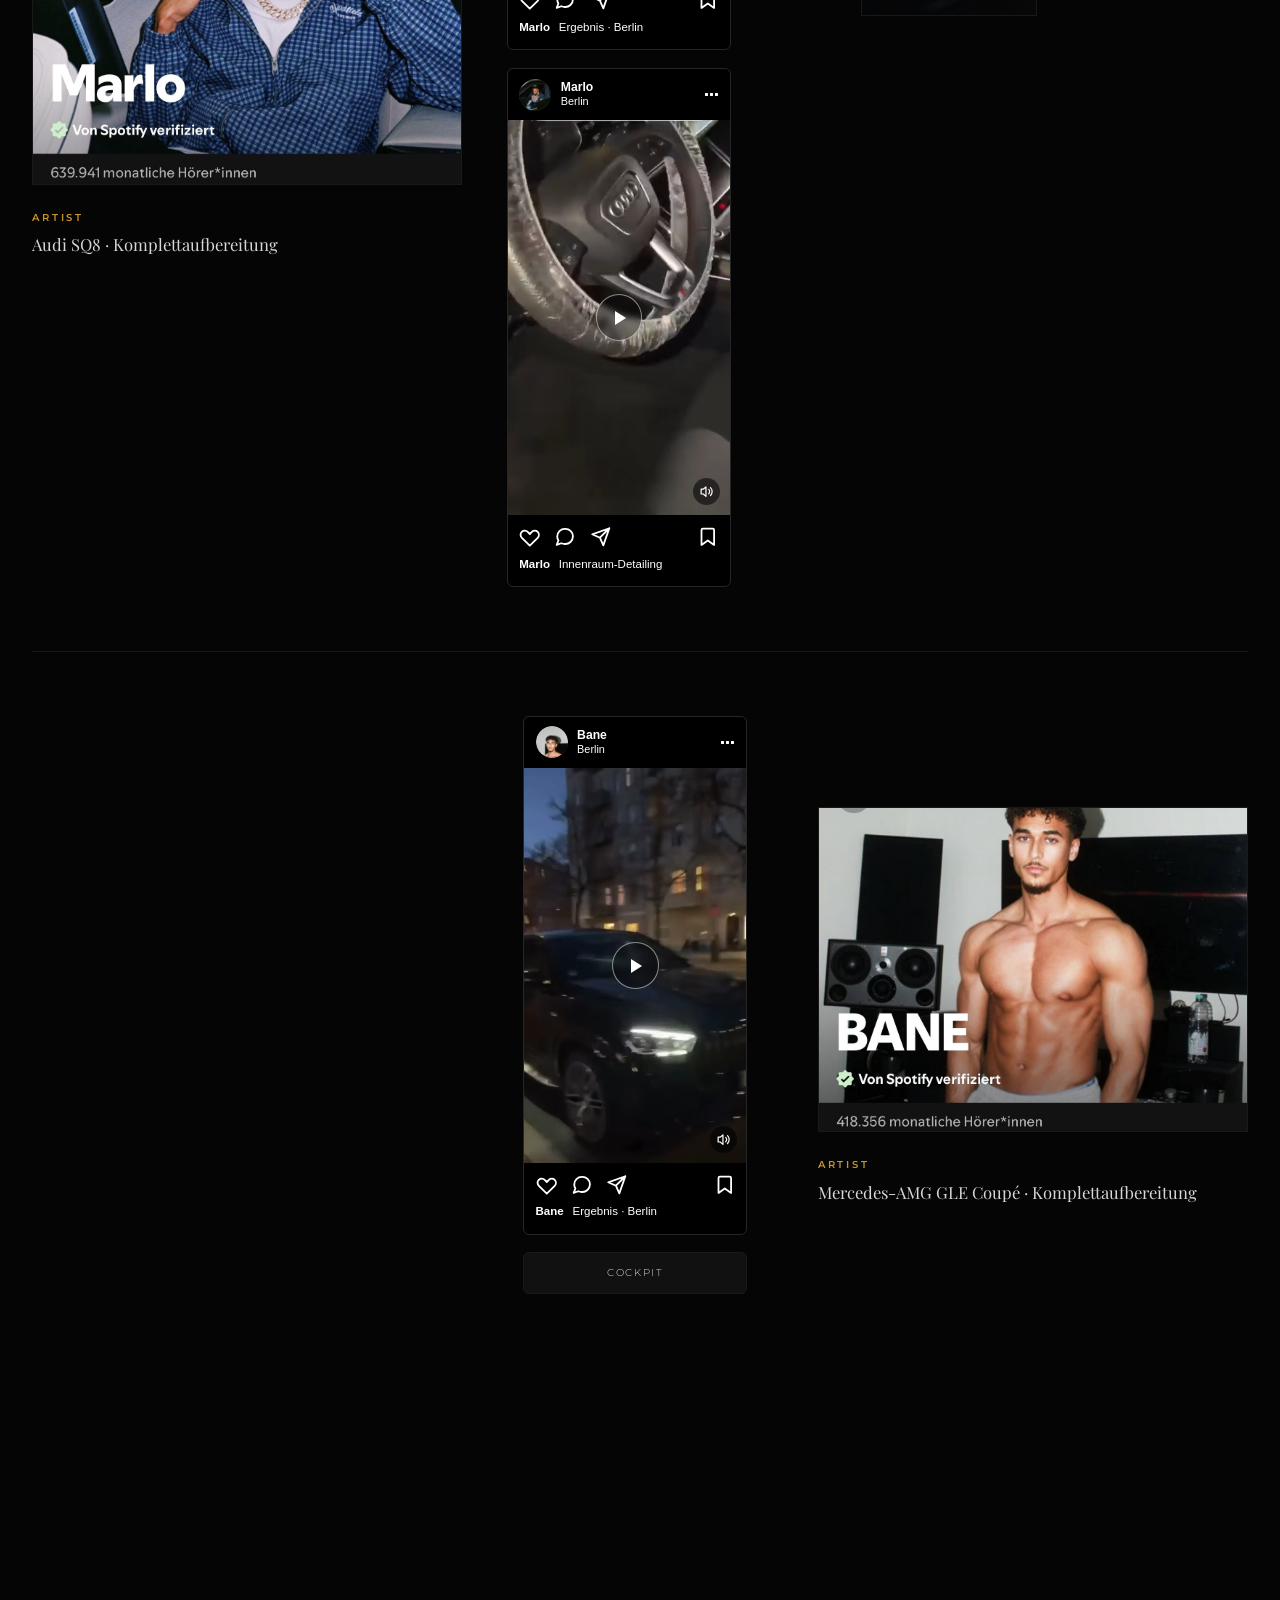
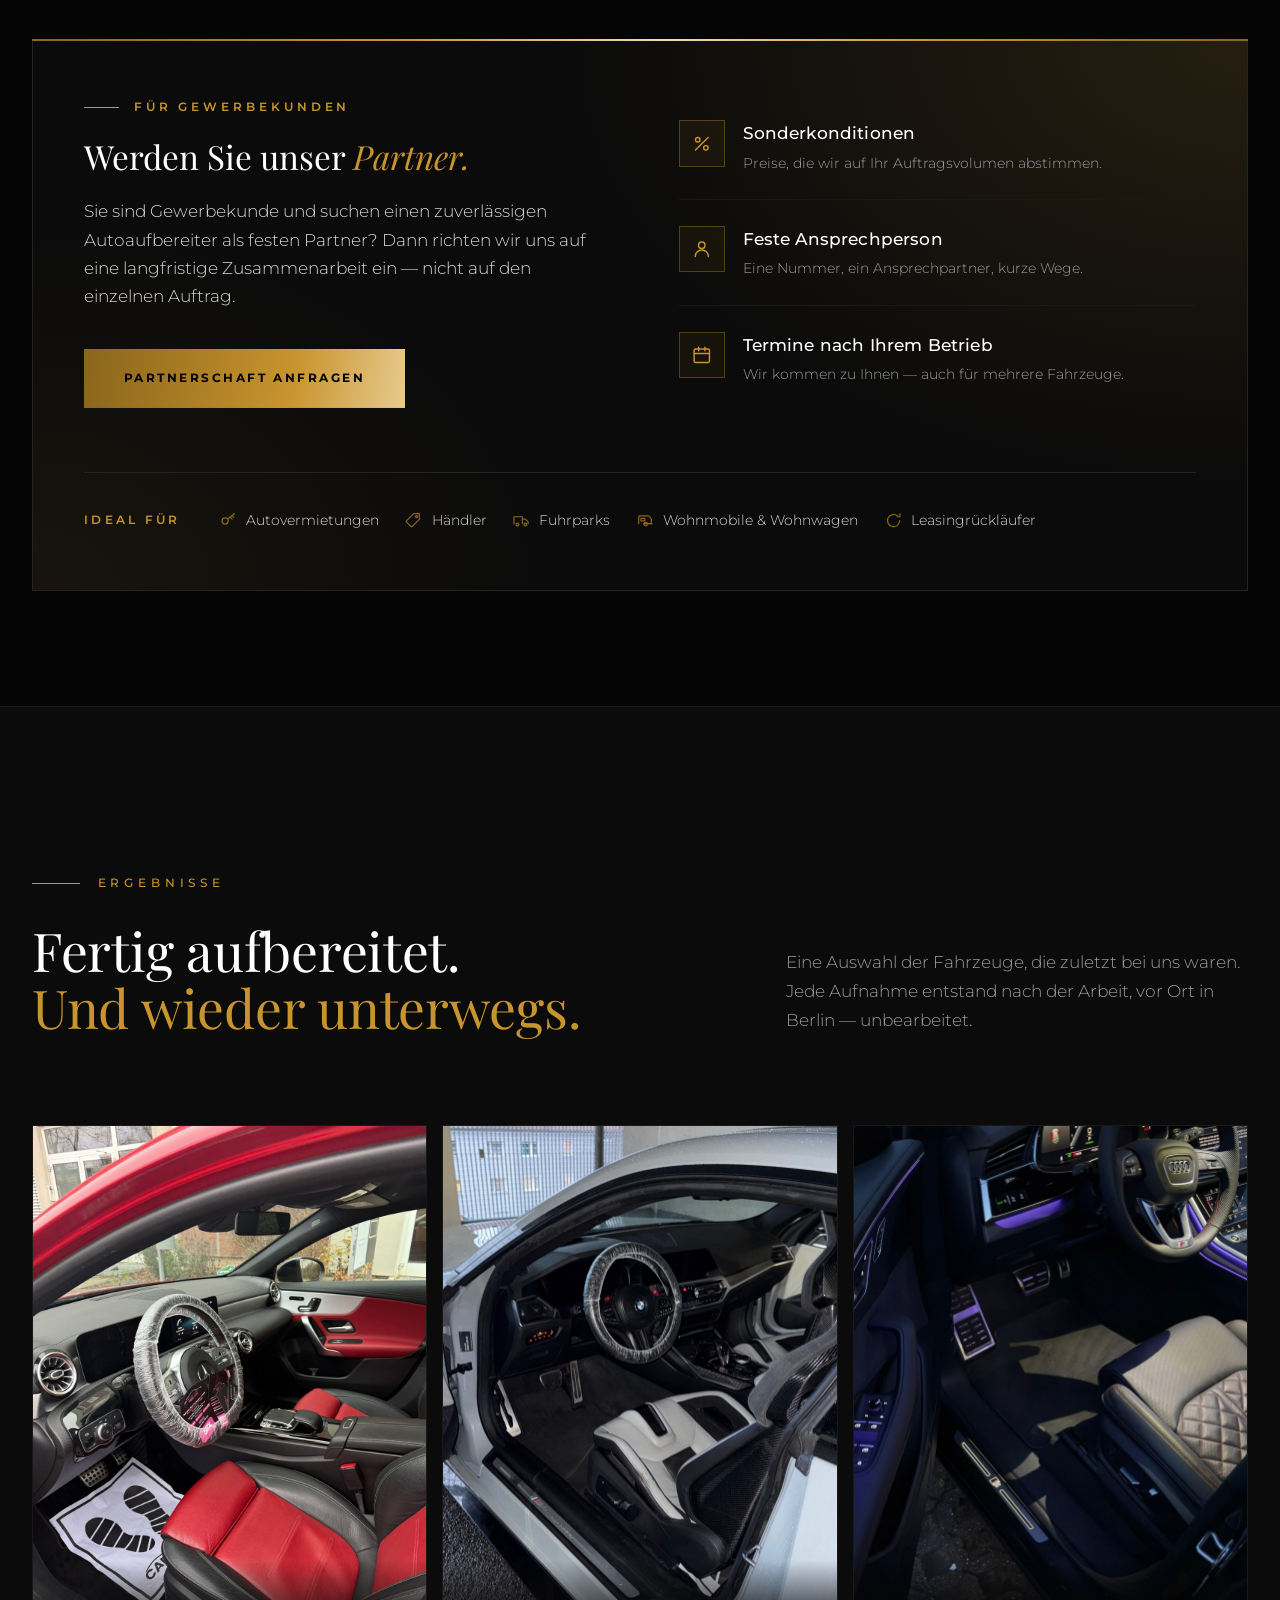
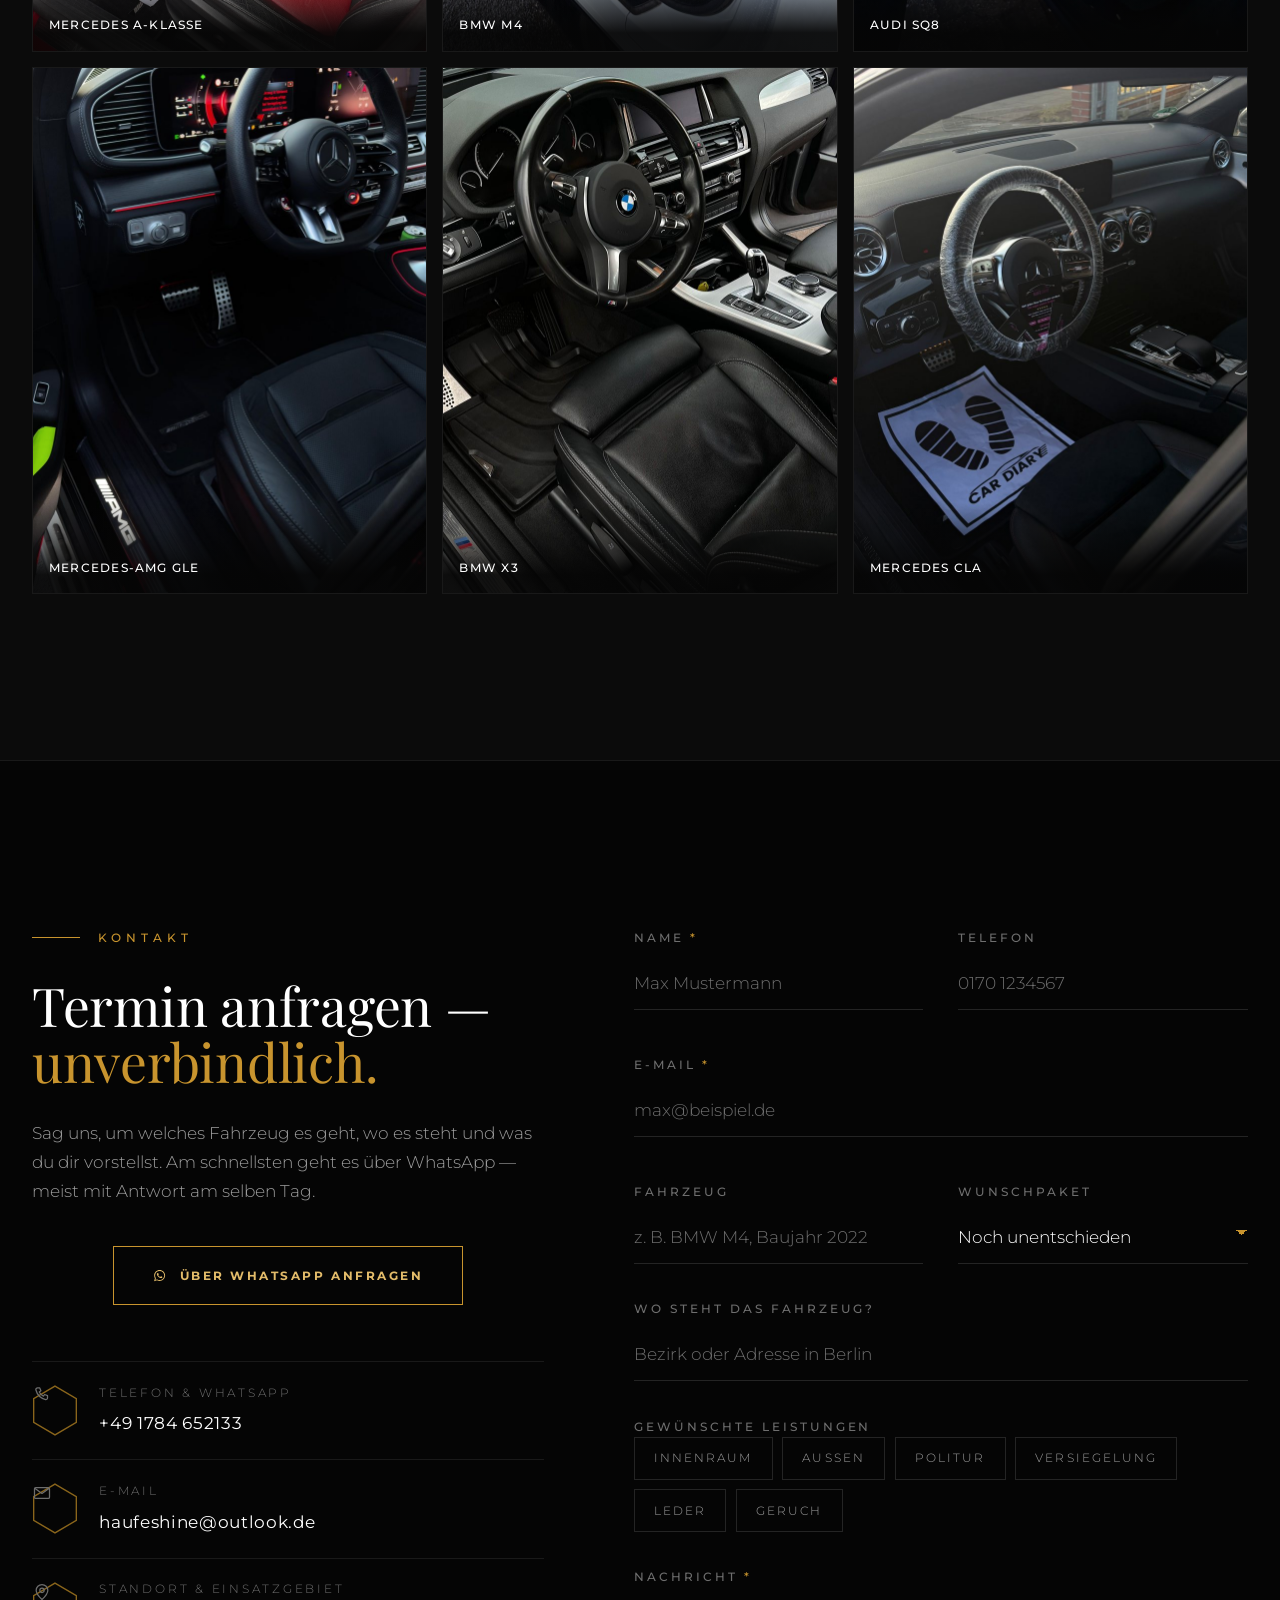
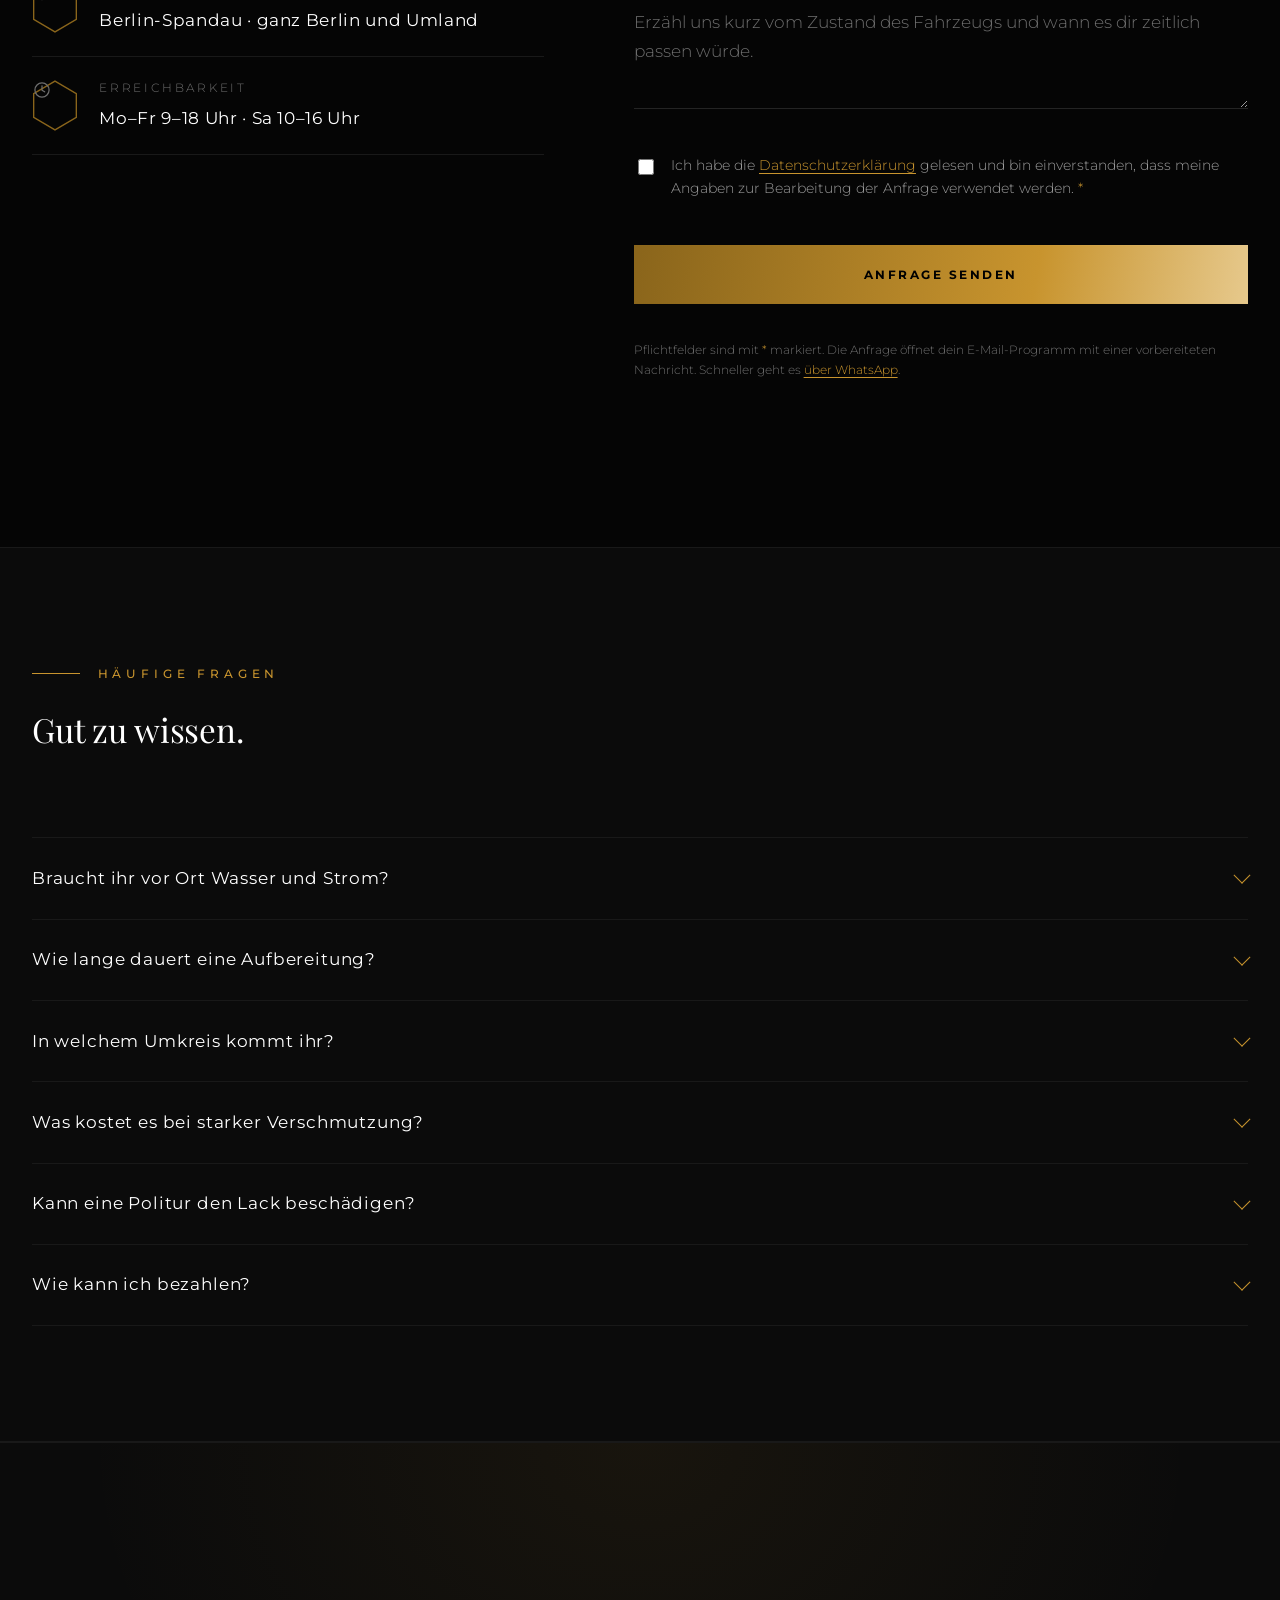
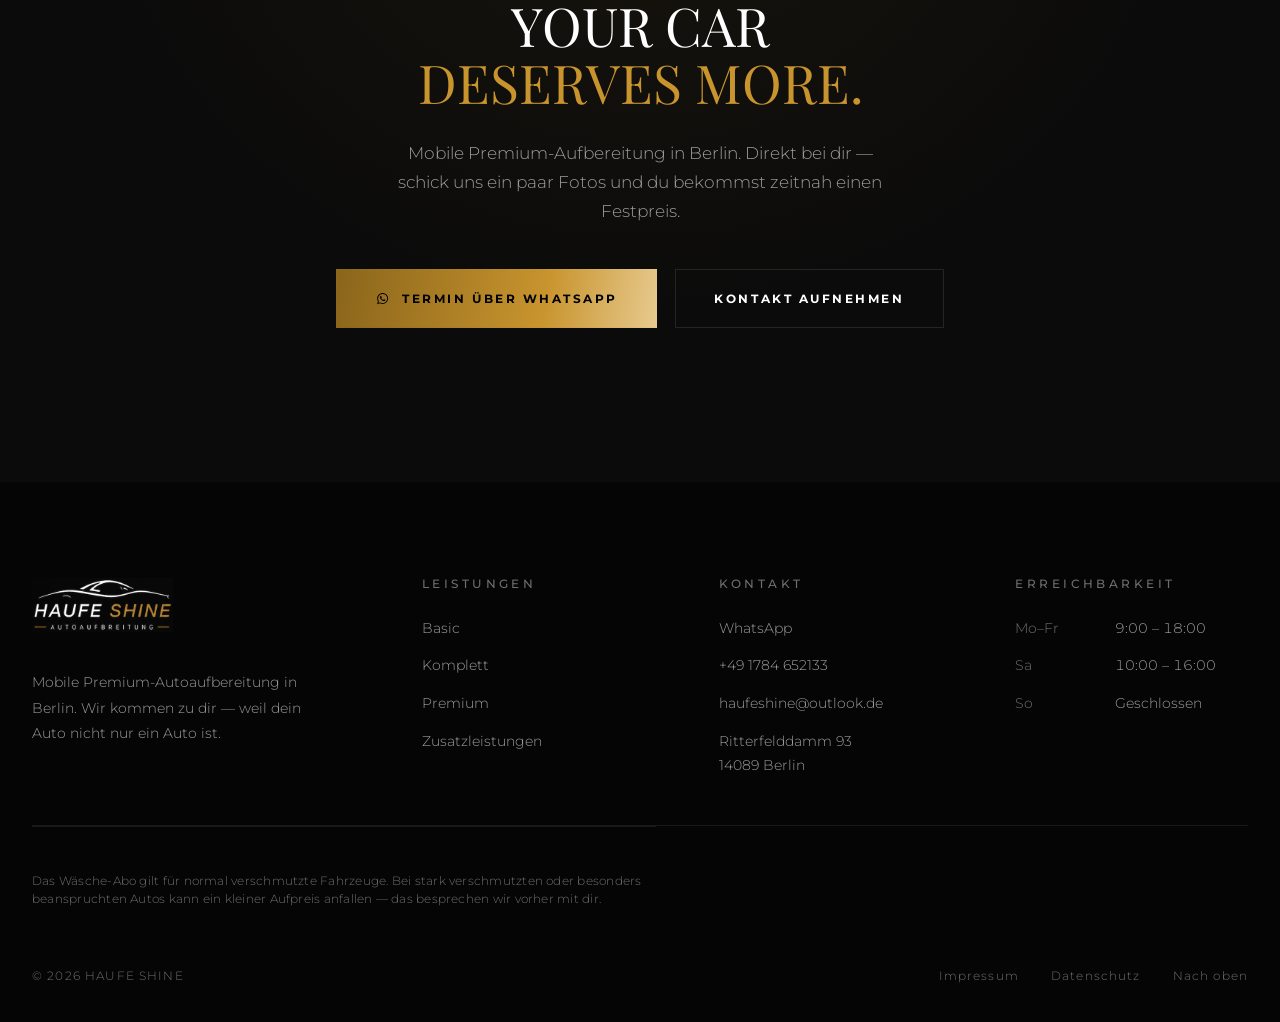
==== commit 85350635: "Vorher/Nachher mit echten S3-Bildern: pro Auto Umschaltung Außen/Innen Die vier hochgeladenen HEIC-A" ====
--- a/index.html
+++ b/index.html
@@ -530,30 +530,52 @@
       <p class="losung__zeile">Der ehrlichste Beweis ist derselbe Wagen zweimal: einmal, wie er ankam &mdash; einmal, wie er zur&uuml;ckgeht.</p>
     </div>
 
-    <div class="vergleich reveal">
-      <figure class="vergleich__paar">
-        <div class="vergleich__seite">
-          <span class="vergleich__marke">Vorher</span>
-          <div class="vergleich__leer"><span>Bild folgt</span></div>
-        </div>
-        <div class="vergleich__seite">
-          <span class="vergleich__marke vergleich__marke--gold">Nachher</span>
-          <div class="vergleich__leer"><span>Bild folgt</span></div>
-        </div>
-      </figure>
-      <figure class="vergleich__paar">
-        <div class="vergleich__seite">
-          <span class="vergleich__marke">Vorher</span>
-          <div class="vergleich__leer"><span>Bild folgt</span></div>
-        </div>
-        <div class="vergleich__seite">
-          <span class="vergleich__marke vergleich__marke--gold">Nachher</span>
-          <div class="vergleich__leer"><span>Bild folgt</span></div>
-        </div>
-      </figure>
-    </div>
-
-    <p class="pending reveal"><span><strong>Dieser Bereich wartet noch auf Aufnahmen.</strong> Sobald zwei Bildpaare vom selben Fahrzeug vorliegen &mdash; einmal vor der Aufbereitung, einmal danach &mdash; kommen sie hier hin.</span></p>
+    <!-- Pro Fahrzeug eine Karte mit Umschaltung Aussen/Innen. Es werden
+         hoechstens zwei Karten gezeigt; weitere klappen ueber den Knopf
+         darunter auf (der Knopf erscheint erst ab der dritten Karte). -->
+    <div class="vabgliste reveal" data-vabgliste>
+
+      <article class="vabg" data-vabg>
+        <div class="vabg__kopf">
+          <div class="vabg__titel">
+            <h3>Audi S3</h3>
+            <p>Komplettaufbereitung &middot; Berlin</p>
+          </div>
+          <div class="vabg__wahl" role="tablist" aria-label="Ansicht w&auml;hlen">
+            <button class="vabg__reiter" role="tab" id="t-s3-aussen" aria-controls="p-s3-aussen" aria-selected="true" type="button">Au&szlig;en</button>
+            <button class="vabg__reiter" role="tab" id="t-s3-innen" aria-controls="p-s3-innen" aria-selected="false" type="button">Innen</button>
+          </div>
+        </div>
+
+        <figure class="vergleich__paar" role="tabpanel" id="p-s3-aussen" aria-labelledby="t-s3-aussen">
+          <div class="vergleich__seite">
+            <span class="vergleich__marke">Vorher</span>
+            <img src="assets/img/s3-aussen-vorher.jpg" alt="Audi S3 von au&szlig;en vor der Aufbereitung &ndash; Lack staubig" loading="lazy" width="1000" height="1333">
+          </div>
+          <div class="vergleich__seite">
+            <span class="vergleich__marke vergleich__marke--gold">Nachher</span>
+            <img src="assets/img/s3-aussen-nachher.jpg" alt="Audi S3 von au&szlig;en nach der Aufbereitung &ndash; Lack tiefschwarz und gl&auml;nzend" loading="lazy" width="1000" height="1333">
+          </div>
+        </figure>
+
+        <figure class="vergleich__paar" role="tabpanel" id="p-s3-innen" aria-labelledby="t-s3-innen" hidden>
+          <div class="vergleich__seite">
+            <span class="vergleich__marke">Vorher</span>
+            <img src="assets/img/s3-innen-vorher.jpg" alt="Innenraum des Audi S3 vor der Aufbereitung &ndash; Matten verschmutzt" loading="lazy" width="1000" height="1333">
+          </div>
+          <div class="vergleich__seite">
+            <span class="vergleich__marke vergleich__marke--gold">Nachher</span>
+            <img src="assets/img/s3-innen-nachher.jpg" alt="Innenraum des Audi S3 nach der Aufbereitung &ndash; frisch gereinigt" loading="lazy" width="1000" height="1333">
+          </div>
+        </figure>
+      </article>
+
+    </div>
+
+    <button class="vabgmehr" type="button" data-vabgmehr hidden>
+      <span>Mehr Vorher/Nachher anzeigen</span>
+      <svg viewBox="0 0 24 24" fill="none" stroke="currentColor" stroke-width="1.8" stroke-linecap="round" stroke-linejoin="round" aria-hidden="true"><path d="m6 9 6 6 6-6"/></svg>
+    </button>
   </div>
 </section>
 
--- a/assets/css/style.css
+++ b/assets/css/style.css
@@ -3030,31 +3030,106 @@
 }
 
 /* --------------------------------------------------------------------------
-   12d2. Vorher / Nachher — zwei Bildpaare, hart aneinandergesetzt
+   12d2. Vorher / Nachher — pro Fahrzeug eine Karte mit Umschaltung
+   zwischen Aussen und Innen; weitere Karten klappen ueber einen Knopf auf.
    -------------------------------------------------------------------------- */
-.vergleich {
+.vabgliste {
   display: grid;
-  grid-template-columns: repeat(auto-fit, minmax(min(100%, 22rem), 1fr));
-  gap: clamp(1.2rem, 2.5vw, 2rem);
-}
-
-.vergleich__paar {
+  grid-template-columns: repeat(auto-fit, minmax(min(100%, 30rem), 1fr));
+  gap: clamp(1.6rem, 3vw, 2.6rem);
+}
+
+.vabg {
+  min-width: 0;
+  border: 1px solid var(--line);
+  background: var(--ink-panel);
+}
+
+/* Ab der dritten Karte eingeklappt, bis der Knopf sie einblendet */
+.vabg.is-versteckt { display: none; }
+
+.vabg__kopf {
+  display: flex;
+  flex-wrap: wrap;
+  align-items: center;
+  justify-content: space-between;
+  gap: 1rem;
+  padding: clamp(1.1rem, 2.4vw, 1.5rem) clamp(1.2rem, 2.6vw, 1.6rem);
+  border-bottom: 1px solid var(--line-soft);
+}
+
+.vabg__titel h3 {
+  margin: 0;
+  color: var(--white);
+  font-family: var(--font-display);
+  font-size: var(--step-1);
+  font-weight: 400;
+  line-height: 1.1;
+}
+
+.vabg__titel p {
+  margin: 0.3rem 0 0;
+  color: var(--dim);
+  font-size: var(--step--2);
+  letter-spacing: 0.16em;
+  text-transform: uppercase;
+}
+
+/* Umschaltung Aussen / Innen — zwei Kapseln in einer Schiene */
+.vabg__wahl {
+  display: inline-flex;
+  flex: none;
+  padding: 0.28rem;
+  border: 1px solid var(--line);
+  border-radius: 999px;
+  background: var(--ink);
+}
+
+.vabg__reiter {
+  padding: 0.5rem 1.15rem;
+  border: 0;
+  border-radius: 999px;
+  background: transparent;
+  color: var(--muted);
+  font-family: inherit;
+  font-size: var(--step--2);
+  font-weight: 600;
+  letter-spacing: 0.14em;
+  text-transform: uppercase;
+  cursor: pointer;
+  transition: color 0.3s var(--ease), background 0.3s var(--ease);
+}
+
+.vabg__reiter:hover { color: var(--soft); }
+
+.vabg__reiter[aria-selected="true"] {
+  background: var(--gold-sheen);
+  background-size: 220% 100%;
+  color: #000;
+}
+
+.vabg__reiter:focus-visible { outline: 2px solid var(--gold-light); outline-offset: 2px; }
+
+/* Bildpaar erbt Raster und Marken aus dem alten Vergleich-Stil */
+.vabg .vergleich__paar {
   display: grid;
   grid-template-columns: 1fr 1fr;
   gap: 2px;
   margin: 0;
   background: var(--line-soft);
-  border: 1px solid var(--line-soft);
-}
-
-.vergleich__seite {
+}
+
+/* display:grid wuerde das [hidden] der ausgeblendeten Ansicht schlagen */
+.vabg .vergleich__paar[hidden] { display: none; }
+
+.vabg .vergleich__seite {
   position: relative;
   aspect-ratio: 3 / 4;
   background: var(--ink);
   overflow: hidden;
 }
 
-.vergleich__seite img {
+.vabg .vergleich__seite img {
   position: absolute;
   inset: 0;
   width: 100%;
@@ -3062,6 +3137,7 @@
   object-fit: cover;
 }
 
+/* Vorher/Nachher-Marken oben in den Ecken */
 .vergleich__marke {
   position: absolute;
   top: 0.9rem;
@@ -3084,22 +3160,31 @@
   color: var(--gold-light);
 }
 
-/* Ruhige Fläche, solange kein Bild da ist — kein buntes Platzhalterkreuz */
-.vergleich__leer {
-  display: grid;
-  place-content: center;
-  height: 100%;
-  background:
-    repeating-linear-gradient(135deg, rgba(255, 255, 255, 0.014) 0 10px, transparent 10px 20px),
-    var(--ink-panel);
-}
-
-.vergleich__leer span {
-  color: var(--dim);
-  font-size: 0.6rem;
-  letter-spacing: 0.24em;
-  text-transform: uppercase;
-}
+/* Knopf zum Aufklappen weiterer Karten */
+.vabgmehr {
+  display: none;
+  align-items: center;
+  gap: 0.6rem;
+  margin: clamp(1.8rem, 3.6vw, 2.6rem) auto 0;
+  padding: 0.9rem 1.8rem;
+  border: 1px solid var(--line-gold);
+  border-radius: 999px;
+  background: rgba(200, 148, 46, 0.06);
+  color: var(--gold-light);
+  font-family: inherit;
+  font-size: var(--step--1);
+  font-weight: 600;
+  letter-spacing: 0.16em;
+  text-transform: uppercase;
+  cursor: pointer;
+  transition: border-color 0.4s var(--ease), background 0.4s var(--ease);
+}
+
+.vabgmehr:not([hidden]) { display: inline-flex; }
+.vabgmehr:hover { border-color: var(--gold); background: rgba(200, 148, 46, 0.12); }
+
+.vabgmehr svg { width: 1.1rem; height: 1.1rem; transition: transform 0.4s var(--ease); }
+.vabgmehr.is-offen svg { transform: rotate(180deg); }
 
 /* --------------------------------------------------------------------------
    13. Über uns
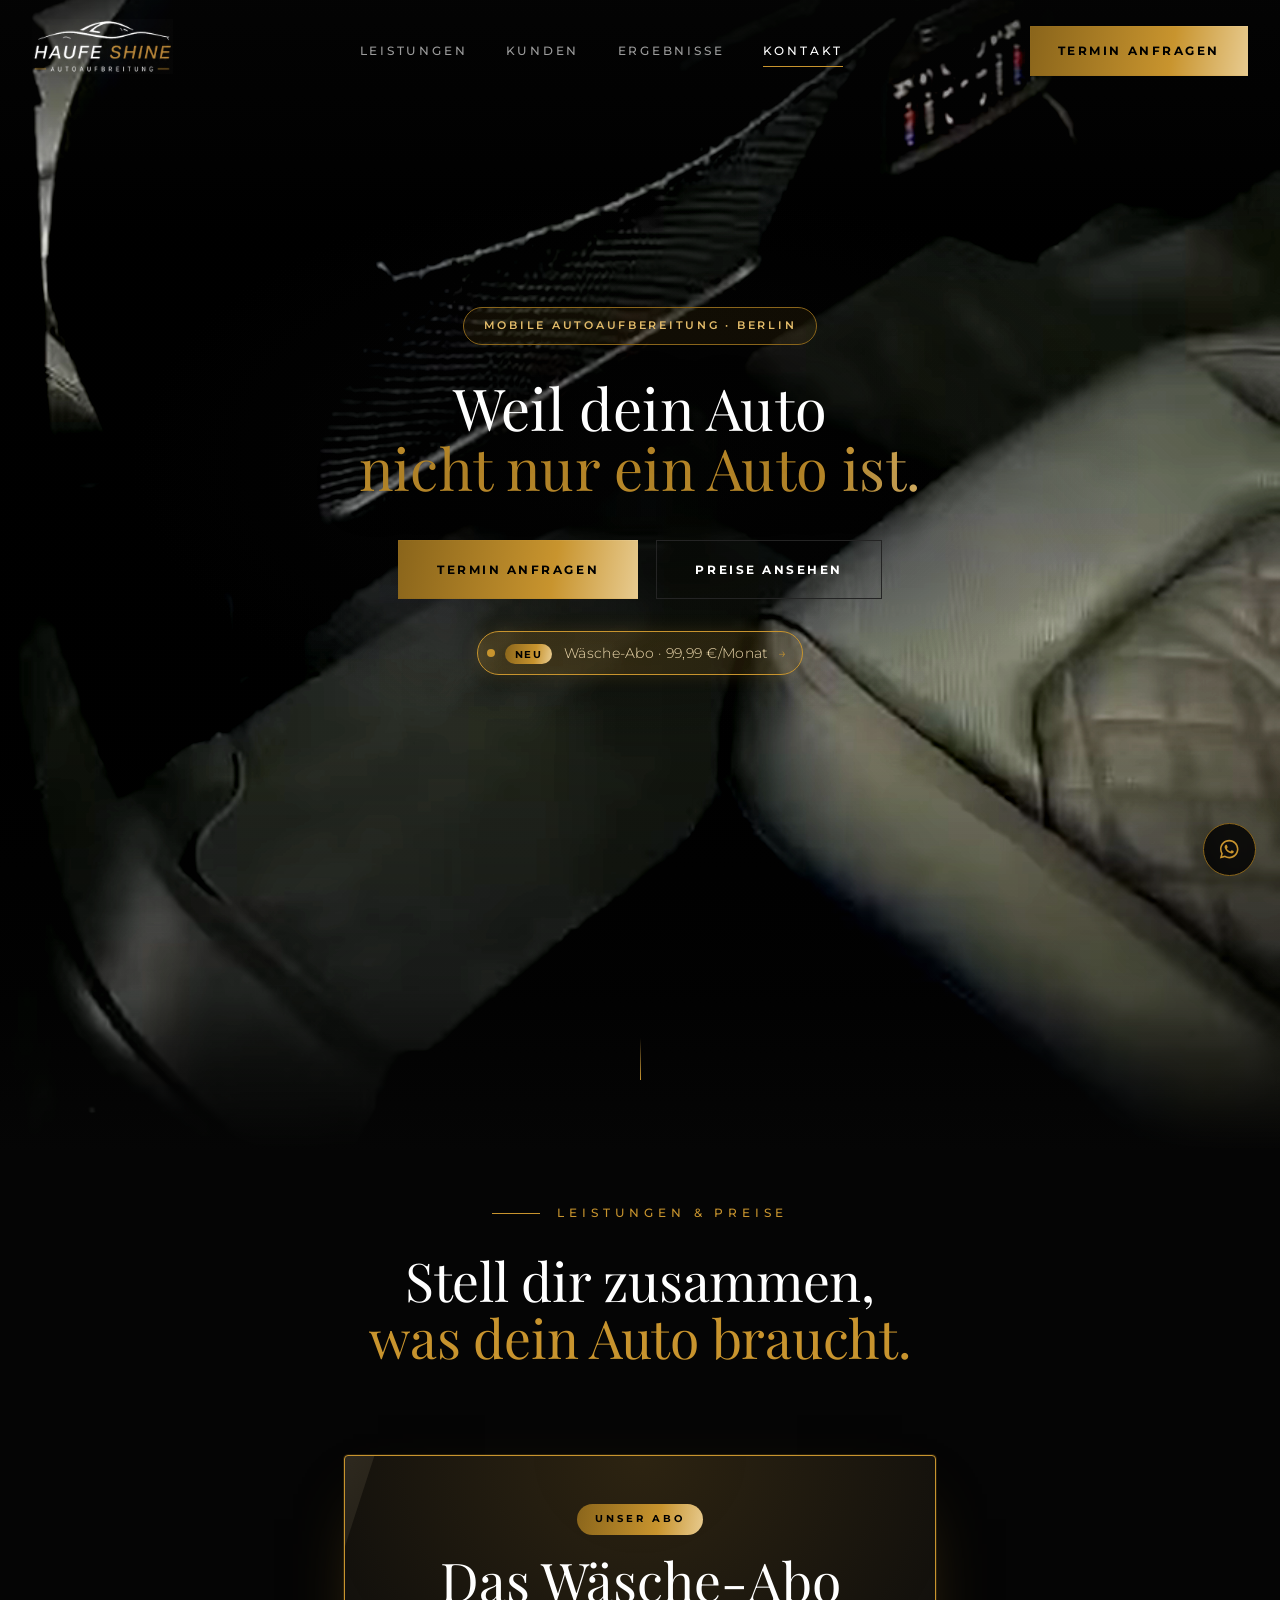
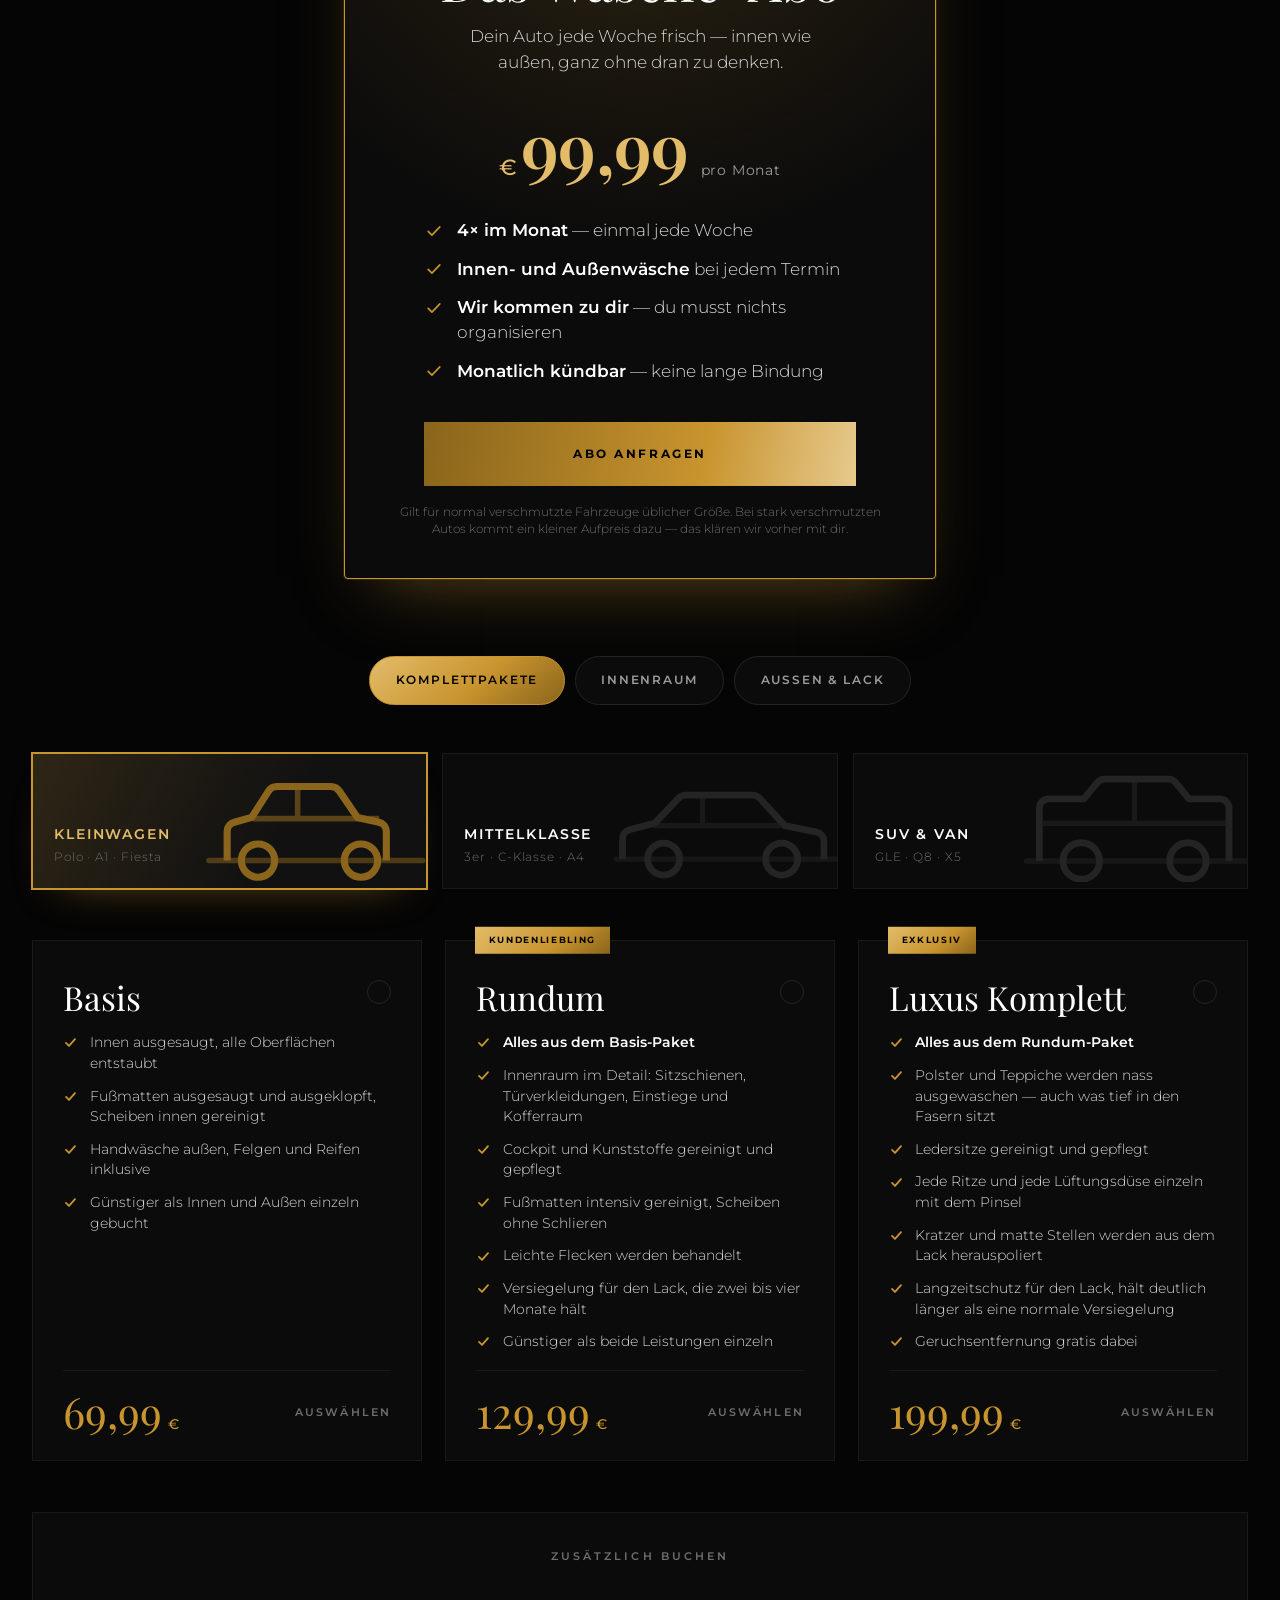
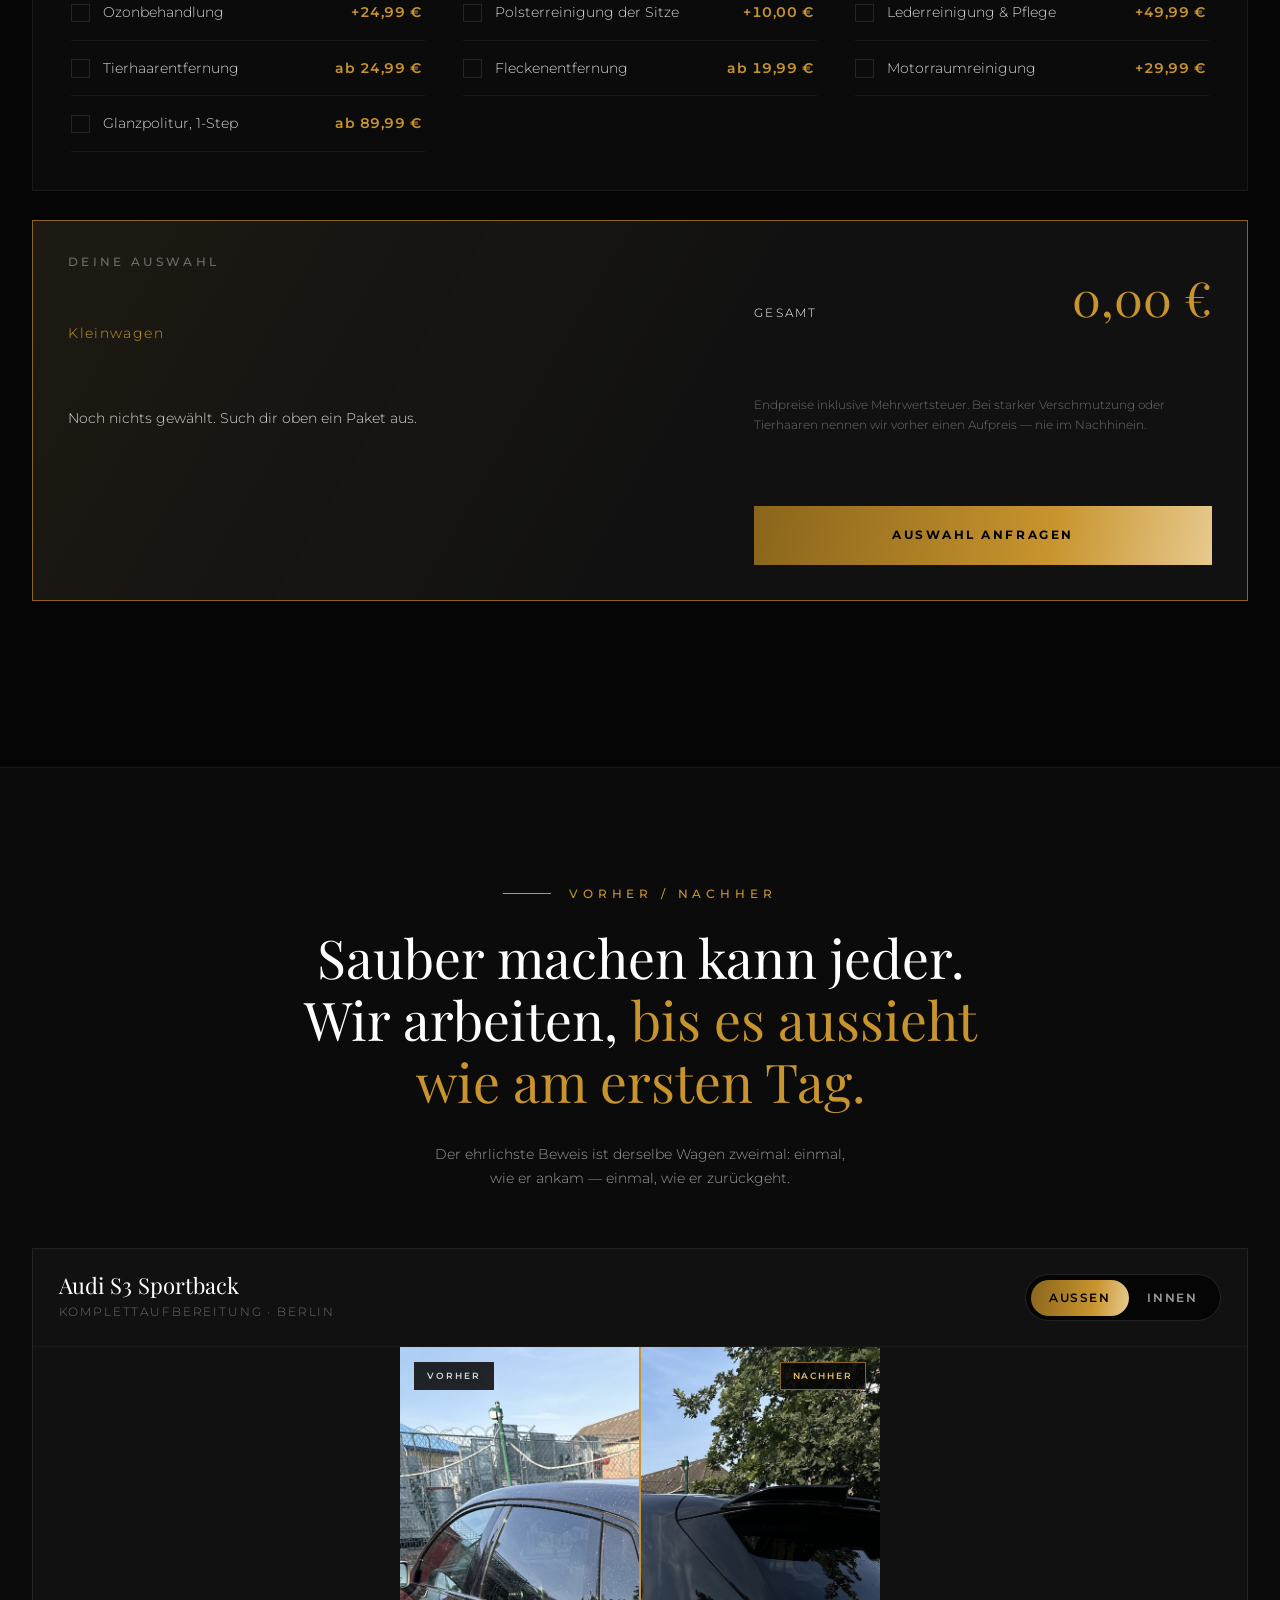
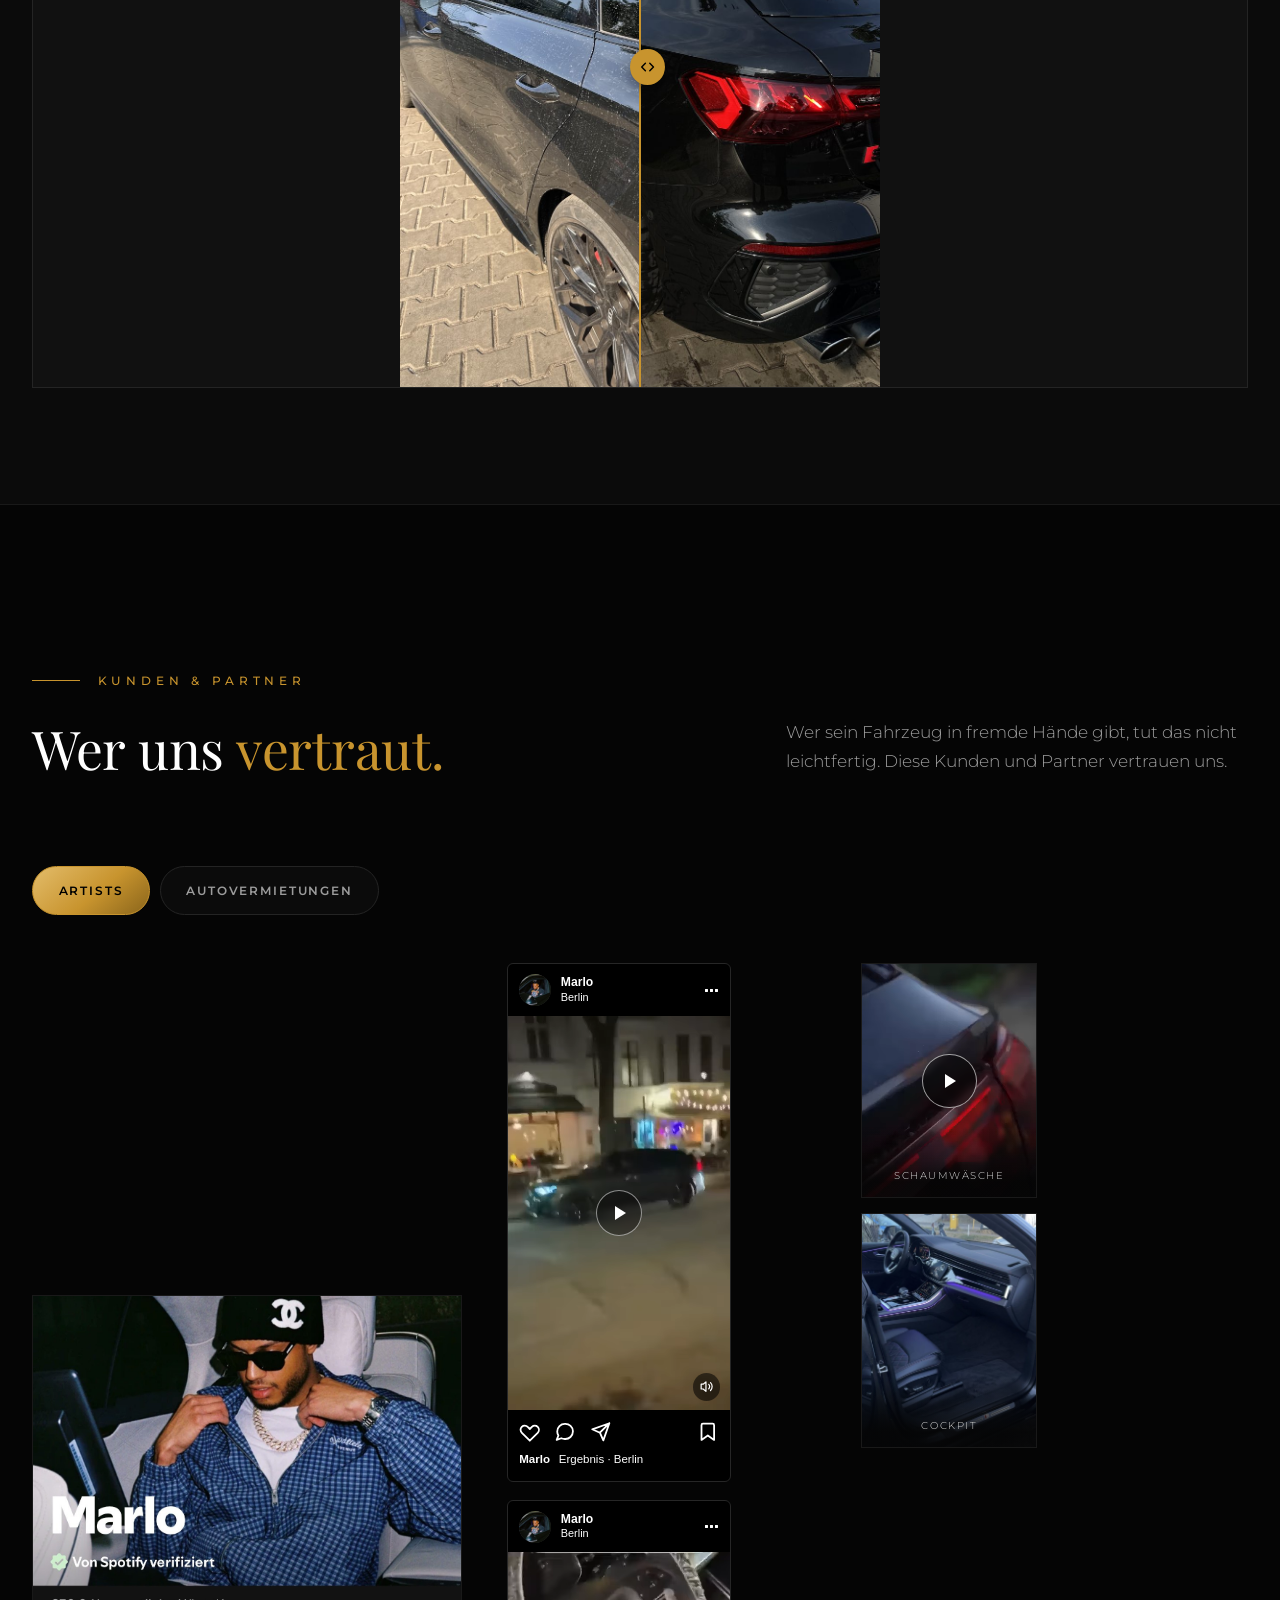
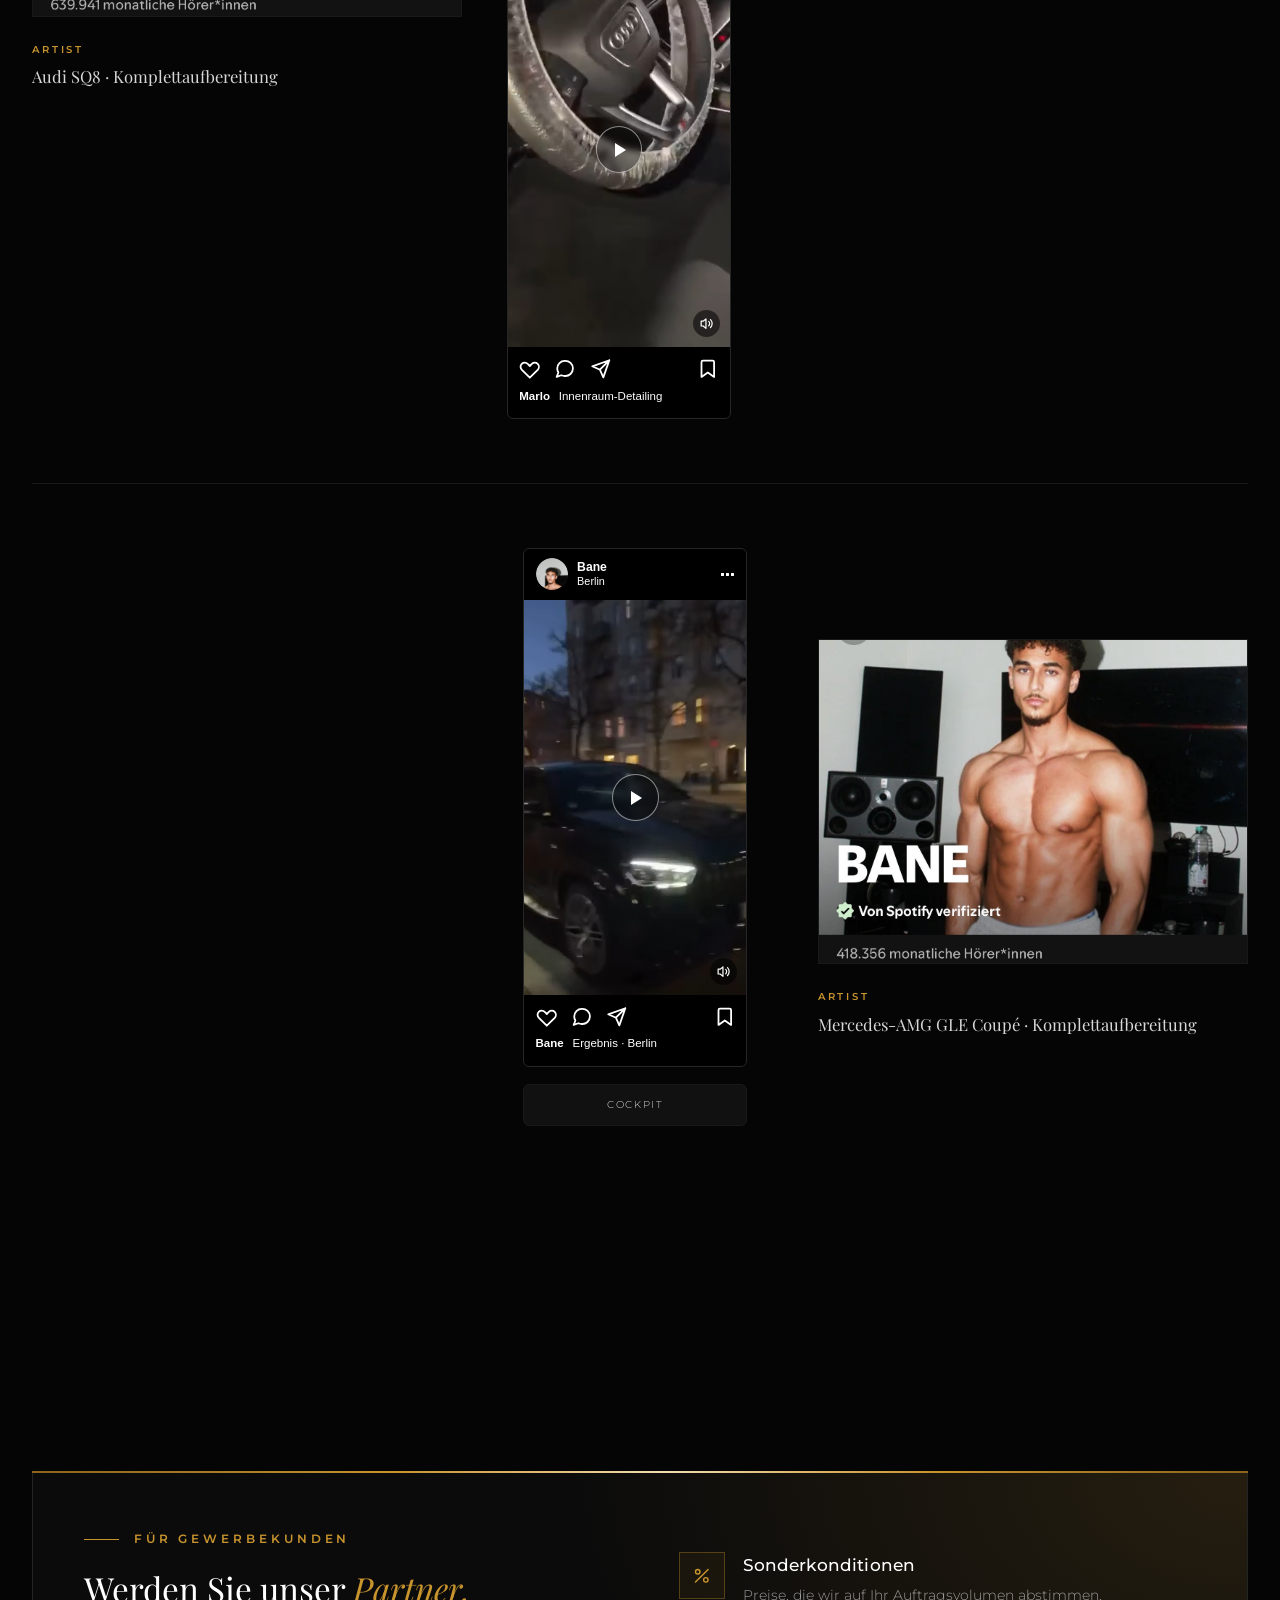
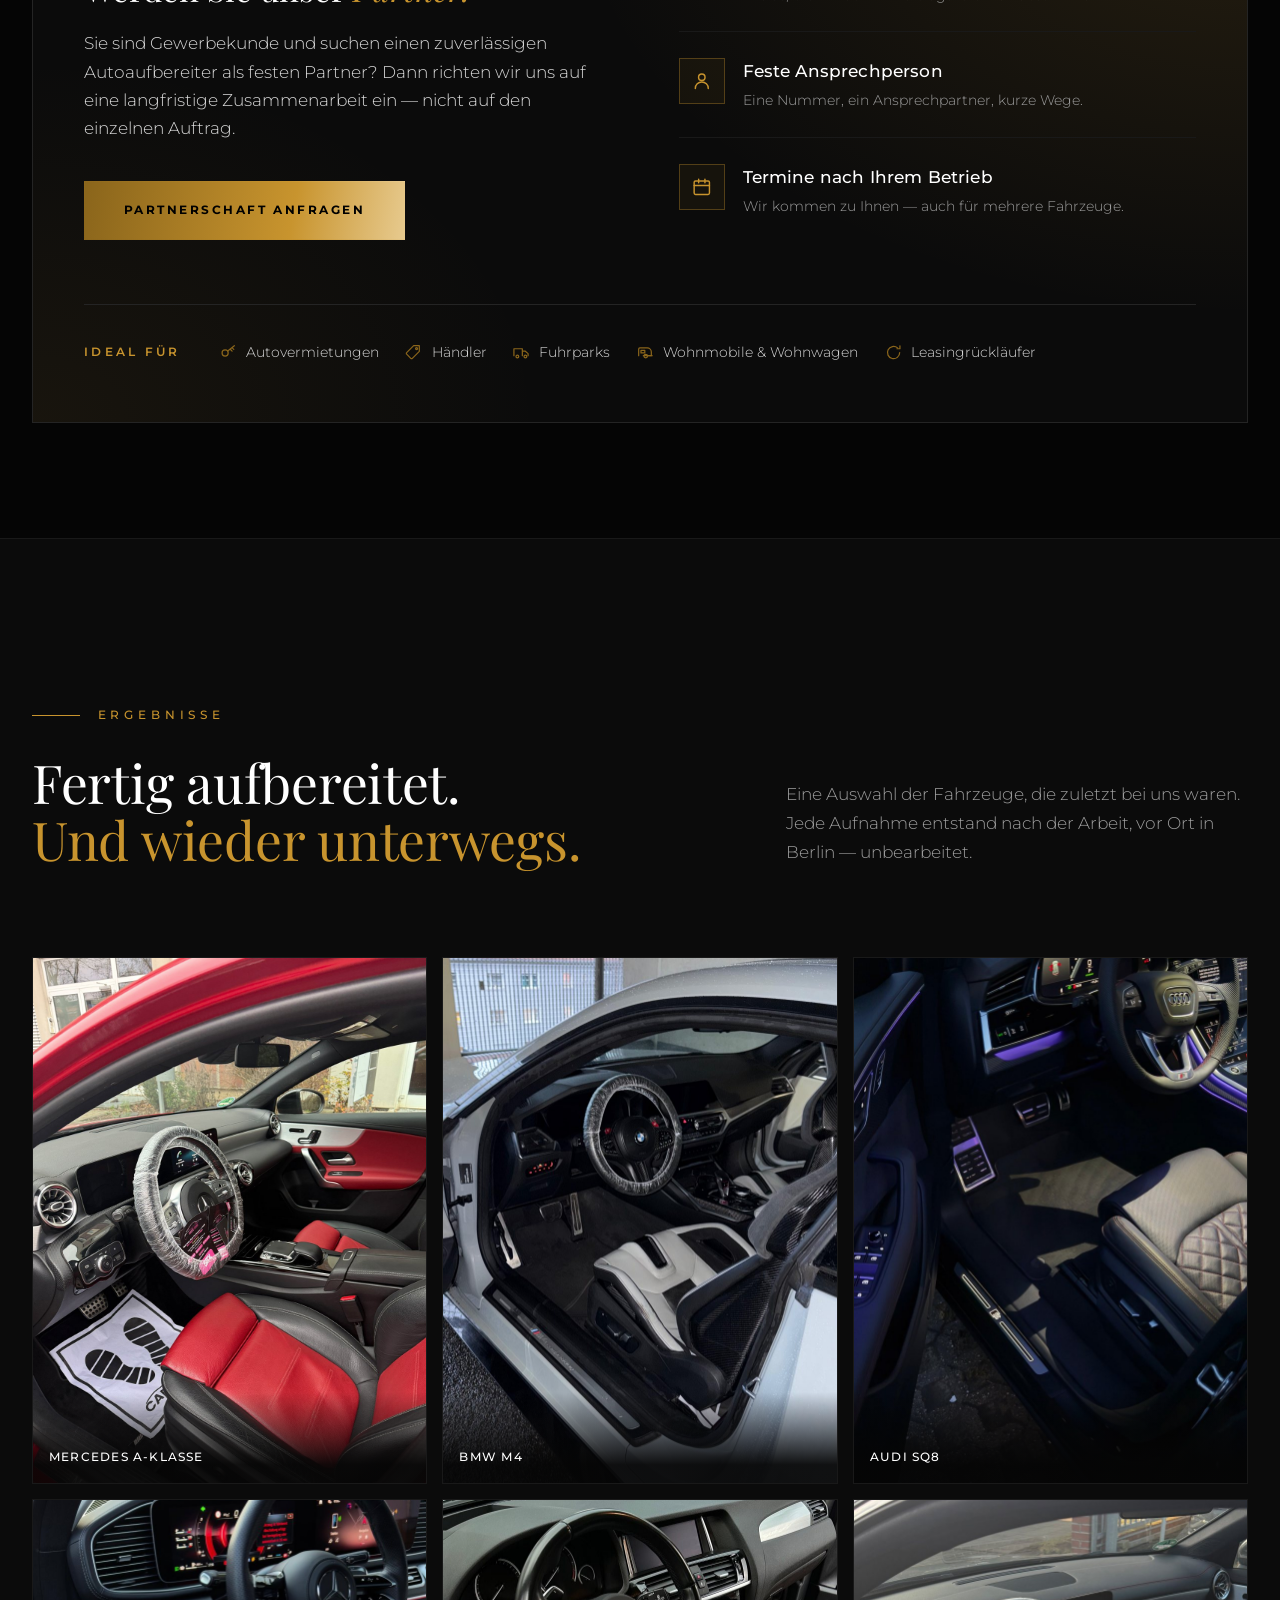
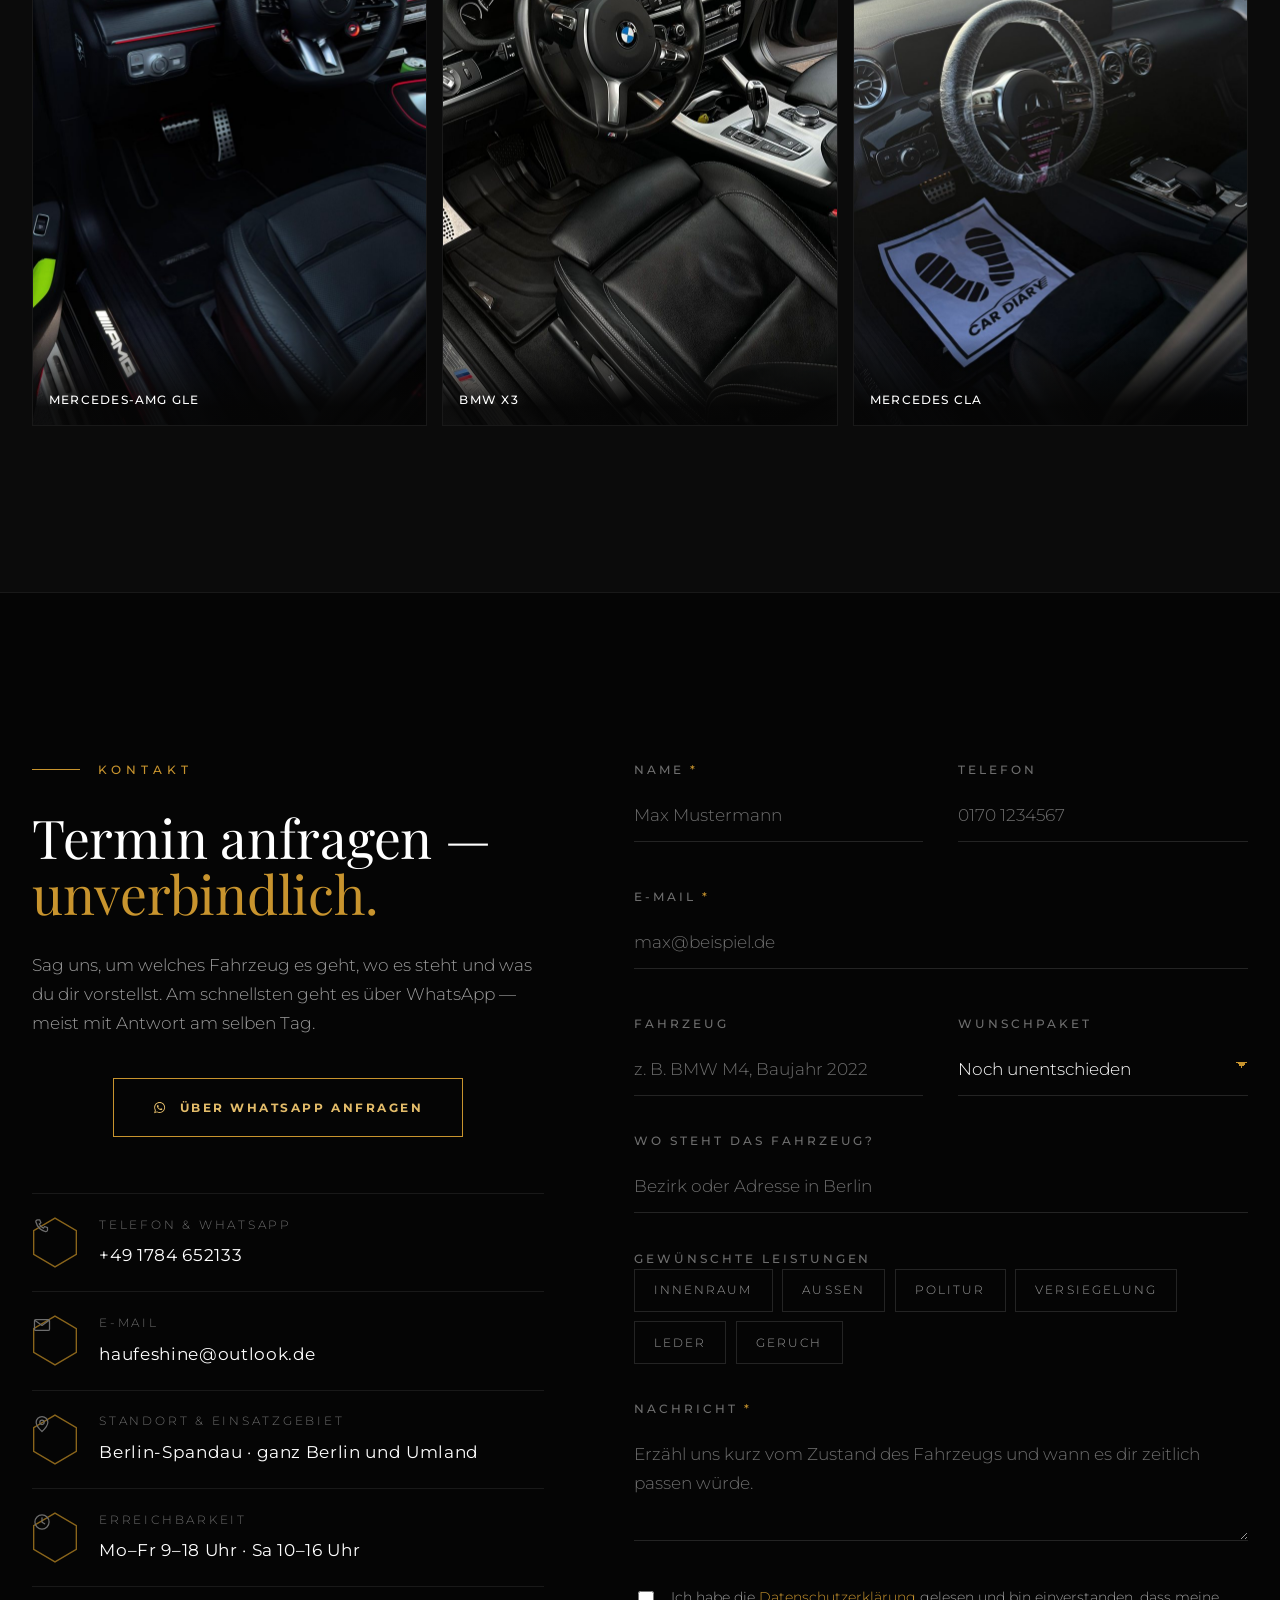
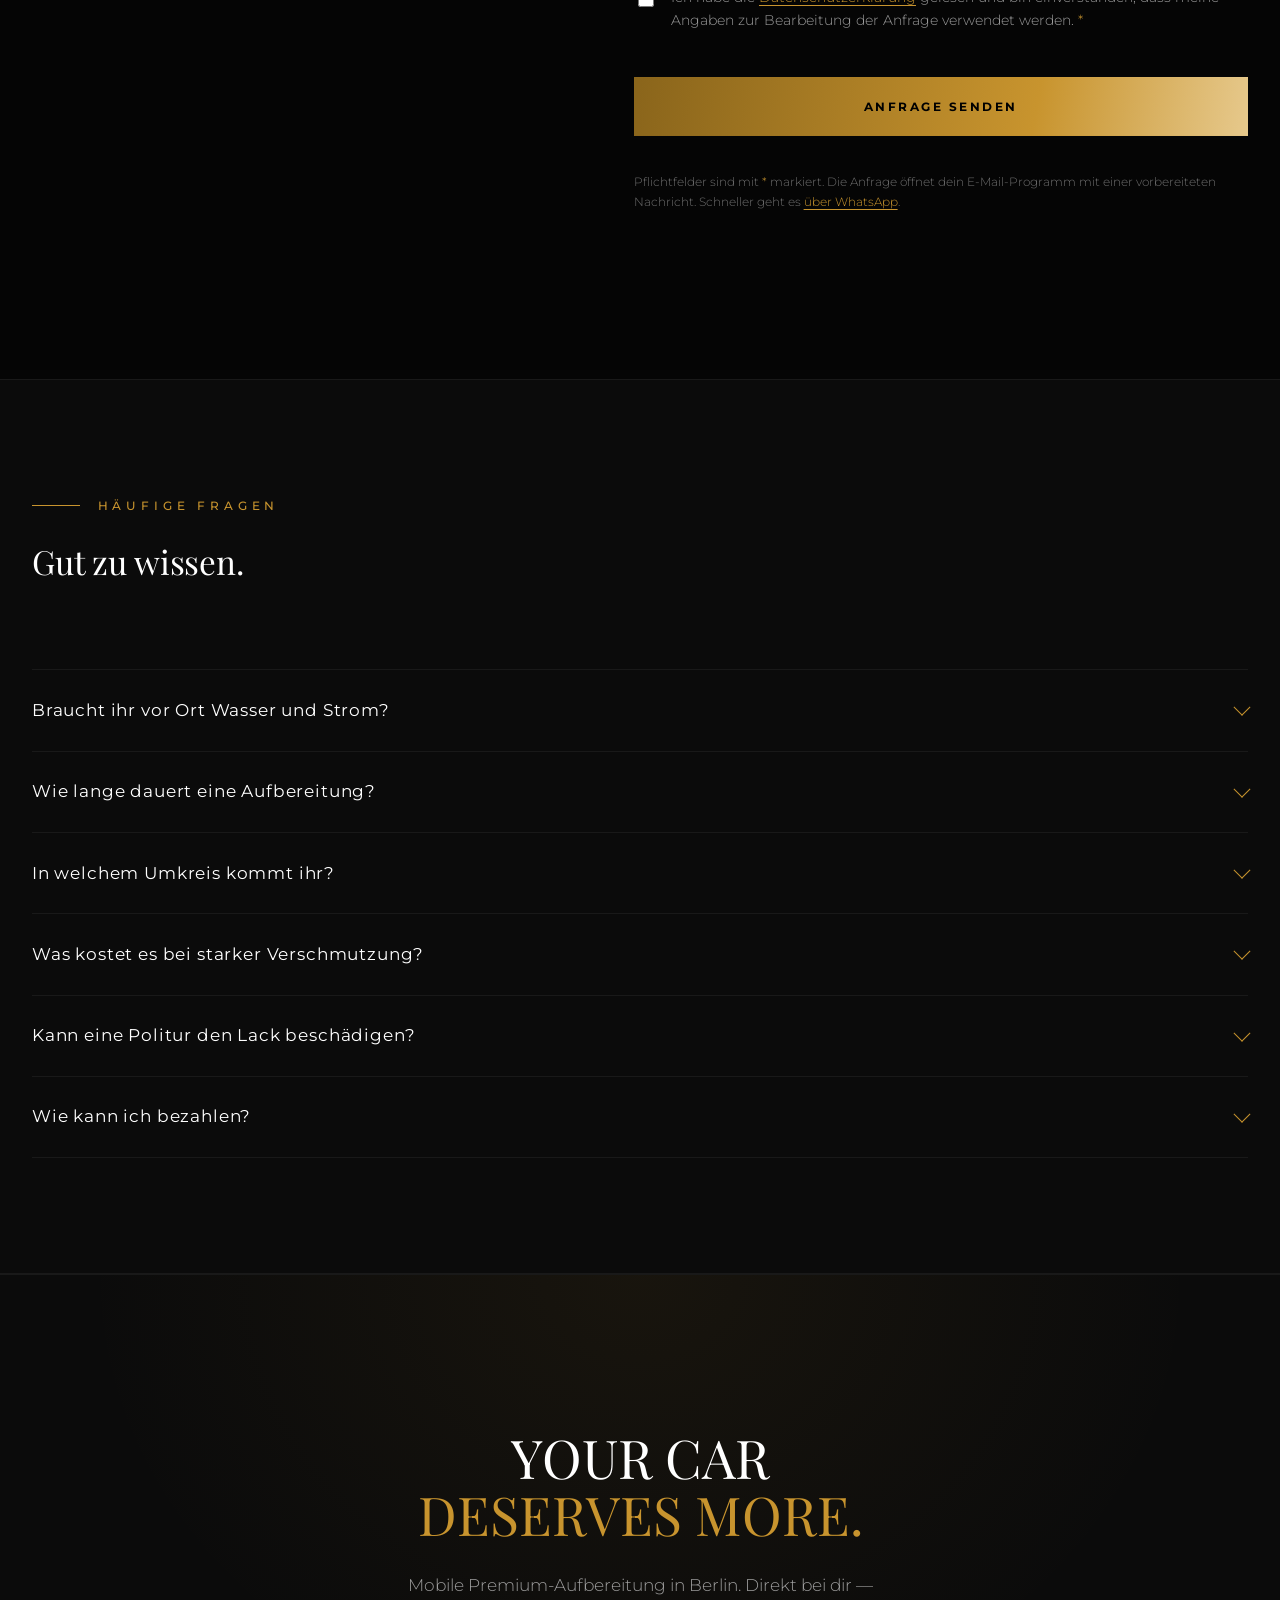
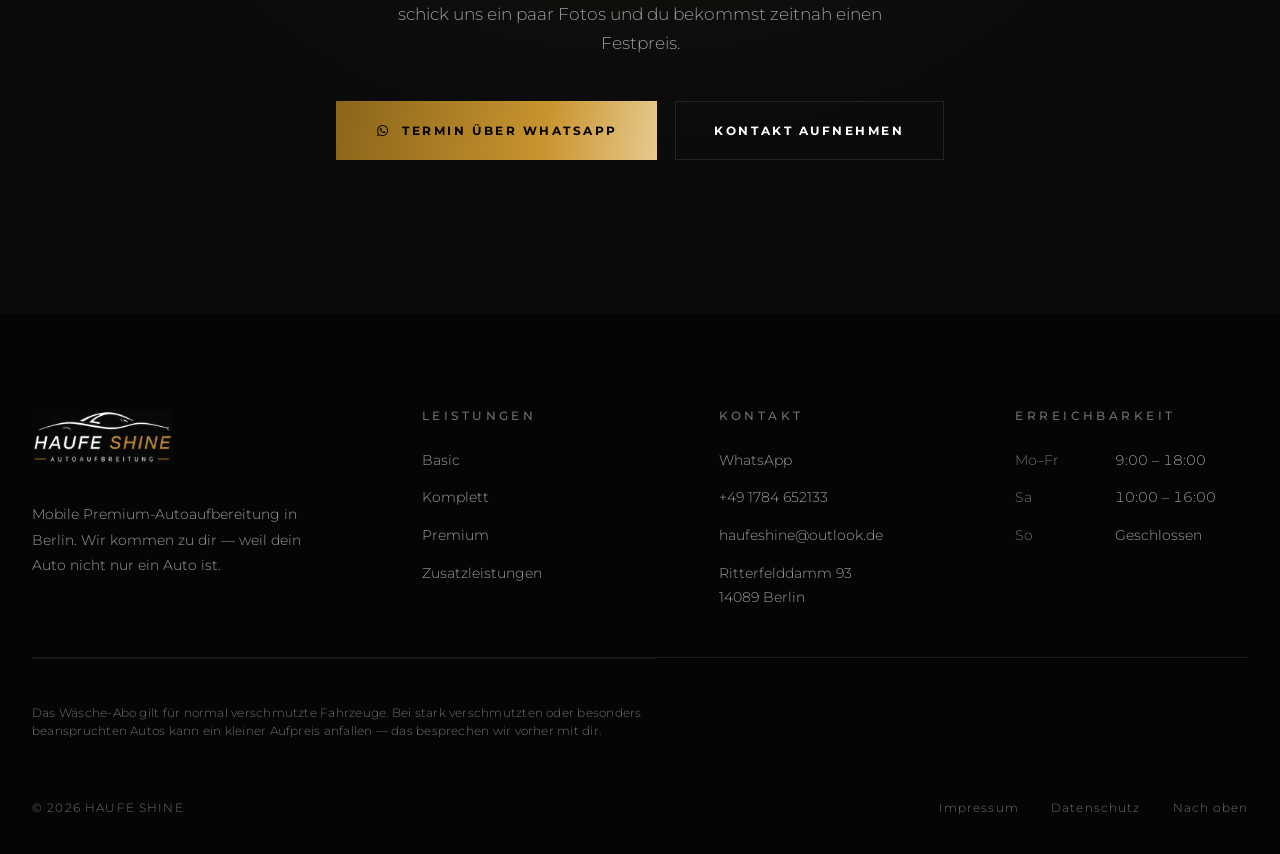
==== commit fc65d76c: "Vorher/Nachher als Schieberegler, Titel "Audi S3 Sportback" Statt zwei Bildern nebeneinander liegen " ====
--- a/index.html
+++ b/index.html
@@ -538,7 +538,7 @@
       <article class="vabg" data-vabg>
         <div class="vabg__kopf">
           <div class="vabg__titel">
-            <h3>Audi S3</h3>
+            <h3>Audi S3 Sportback</h3>
             <p>Komplettaufbereitung &middot; Berlin</p>
           </div>
           <div class="vabg__wahl" role="tablist" aria-label="Ansicht w&auml;hlen">
@@ -547,26 +547,22 @@
           </div>
         </div>
 
-        <figure class="vergleich__paar" role="tabpanel" id="p-s3-aussen" aria-labelledby="t-s3-aussen">
-          <div class="vergleich__seite">
-            <span class="vergleich__marke">Vorher</span>
-            <img src="assets/img/s3-aussen-vorher.jpg" alt="Audi S3 von au&szlig;en vor der Aufbereitung &ndash; Lack staubig" loading="lazy" width="1000" height="1333">
-          </div>
-          <div class="vergleich__seite">
-            <span class="vergleich__marke vergleich__marke--gold">Nachher</span>
-            <img src="assets/img/s3-aussen-nachher.jpg" alt="Audi S3 von au&szlig;en nach der Aufbereitung &ndash; Lack tiefschwarz und gl&auml;nzend" loading="lazy" width="1000" height="1333">
-          </div>
+        <figure class="verg" role="tabpanel" id="p-s3-aussen" aria-labelledby="t-s3-aussen" data-verg style="--pos: 50%;">
+          <img class="verg__basis" src="assets/img/s3-aussen-nachher.jpg" alt="Audi S3 von au&szlig;en nach der Aufbereitung &ndash; Lack tiefschwarz und gl&auml;nzend" loading="lazy" width="1000" height="1333">
+          <img class="verg__vorher" src="assets/img/s3-aussen-vorher.jpg" alt="Audi S3 von au&szlig;en vor der Aufbereitung &ndash; Lack staubig" loading="lazy" width="1000" height="1333" aria-hidden="true">
+          <span class="vergleich__marke">Vorher</span>
+          <span class="vergleich__marke vergleich__marke--gold">Nachher</span>
+          <span class="verg__griff" aria-hidden="true"><svg viewBox="0 0 24 24" fill="none" stroke="currentColor" stroke-width="2" stroke-linecap="round" stroke-linejoin="round"><path d="m9 7-5 5 5 5M15 7l5 5-5 5"/></svg></span>
+          <input class="verg__range" type="range" min="0" max="100" value="50" aria-label="Vorher und Nachher vergleichen &ndash; Regler schieben">
         </figure>
 
-        <figure class="vergleich__paar" role="tabpanel" id="p-s3-innen" aria-labelledby="t-s3-innen" hidden>
-          <div class="vergleich__seite">
-            <span class="vergleich__marke">Vorher</span>
-            <img src="assets/img/s3-innen-vorher.jpg" alt="Innenraum des Audi S3 vor der Aufbereitung &ndash; Matten verschmutzt" loading="lazy" width="1000" height="1333">
-          </div>
-          <div class="vergleich__seite">
-            <span class="vergleich__marke vergleich__marke--gold">Nachher</span>
-            <img src="assets/img/s3-innen-nachher.jpg" alt="Innenraum des Audi S3 nach der Aufbereitung &ndash; frisch gereinigt" loading="lazy" width="1000" height="1333">
-          </div>
+        <figure class="verg" role="tabpanel" id="p-s3-innen" aria-labelledby="t-s3-innen" data-verg style="--pos: 50%;" hidden>
+          <img class="verg__basis" src="assets/img/s3-innen-nachher.jpg" alt="Innenraum des Audi S3 nach der Aufbereitung &ndash; frisch gereinigt" loading="lazy" width="1000" height="1333">
+          <img class="verg__vorher" src="assets/img/s3-innen-vorher.jpg" alt="Innenraum des Audi S3 vor der Aufbereitung &ndash; Matten verschmutzt" loading="lazy" width="1000" height="1333" aria-hidden="true">
+          <span class="vergleich__marke">Vorher</span>
+          <span class="vergleich__marke vergleich__marke--gold">Nachher</span>
+          <span class="verg__griff" aria-hidden="true"><svg viewBox="0 0 24 24" fill="none" stroke="currentColor" stroke-width="2" stroke-linecap="round" stroke-linejoin="round"><path d="m9 7-5 5 5 5M15 7l5 5-5 5"/></svg></span>
+          <input class="verg__range" type="range" min="0" max="100" value="50" aria-label="Vorher und Nachher vergleichen &ndash; Regler schieben">
         </figure>
       </article>
 
--- a/assets/css/style.css
+++ b/assets/css/style.css
@@ -3111,16 +3111,101 @@
 .vabg__reiter:focus-visible { outline: 2px solid var(--gold-light); outline-offset: 2px; }
 
 /* Bildpaar erbt Raster und Marken aus dem alten Vergleich-Stil */
-.vabg .vergleich__paar {
+.verg {
+  position: relative;
+  aspect-ratio: 3 / 4;
+  max-width: 30rem;
+  margin: 0 auto;
+  overflow: hidden;
+  background: var(--ink);
+  touch-action: pan-y;
+  isolation: isolate;
+}
+
+/* display:grid/Standard wuerde das [hidden] der inaktiven Ansicht schlagen */
+.verg[hidden] { display: none; }
+
+/* Nachher liegt als Basis unten, Vorher darueber und wird beschnitten */
+.verg__basis,
+.verg__vorher {
+  position: absolute;
+  inset: 0;
+  width: 100%;
+  height: 100%;
+  object-fit: cover;
+  user-select: none;
+  -webkit-user-drag: none;
+  pointer-events: none;
+}
+
+.verg__vorher { clip-path: inset(0 calc(100% - var(--pos)) 0 0); }
+
+/* Der Griff — senkrechter Strich mit rundem Knauf, folgt --pos */
+.verg__griff {
+  position: absolute;
+  top: 0;
+  bottom: 0;
+  left: var(--pos);
+  z-index: 3;
   display: grid;
-  grid-template-columns: 1fr 1fr;
-  gap: 2px;
+  place-items: center;
+  width: 2px;
+  transform: translateX(-1px);
+  background: var(--gold);
+  pointer-events: none;
+}
+
+.verg__griff svg {
+  width: 1.15rem;
+  height: 1.15rem;
+  padding: 0.55rem;
+  box-sizing: content-box;
+  border-radius: 50%;
+  background: var(--gold);
+  color: #000;
+  box-shadow: 0 4px 18px -4px rgba(0, 0, 0, 0.8);
+}
+
+/* Unsichtbarer Regler ueber der ganzen Flaeche steuert --pos (Maus,
+   Touch und Tastatur). Sichtbar sind nur Strich und Knauf darunter. */
+.verg__range {
+  position: absolute;
+  inset: 0;
+  z-index: 4;
+  width: 100%;
+  height: 100%;
   margin: 0;
-  background: var(--line-soft);
-}
-
-/* display:grid wuerde das [hidden] der ausgeblendeten Ansicht schlagen */
-.vabg .vergleich__paar[hidden] { display: none; }
+  padding: 0;
+  background: transparent;
+  border: 0;
+  cursor: ew-resize;
+  -webkit-appearance: none;
+  appearance: none;
+}
+
+.verg__range::-webkit-slider-thumb {
+  -webkit-appearance: none;
+  appearance: none;
+  width: 3rem;
+  height: 100vh;
+  cursor: ew-resize;
+  background: transparent;
+  border: 0;
+}
+
+.verg__range::-moz-range-thumb {
+  width: 3rem;
+  height: 100vh;
+  cursor: ew-resize;
+  background: transparent;
+  border: 0;
+}
+
+.verg__range::-moz-range-track { background: transparent; border: 0; }
+
+.verg__range:focus-visible { outline: none; }
+.verg__range:focus-visible ~ .verg__griff svg { outline: 2px solid var(--gold-light); outline-offset: 3px; }
+
 
 .vabg .vergleich__seite {
   position: relative;
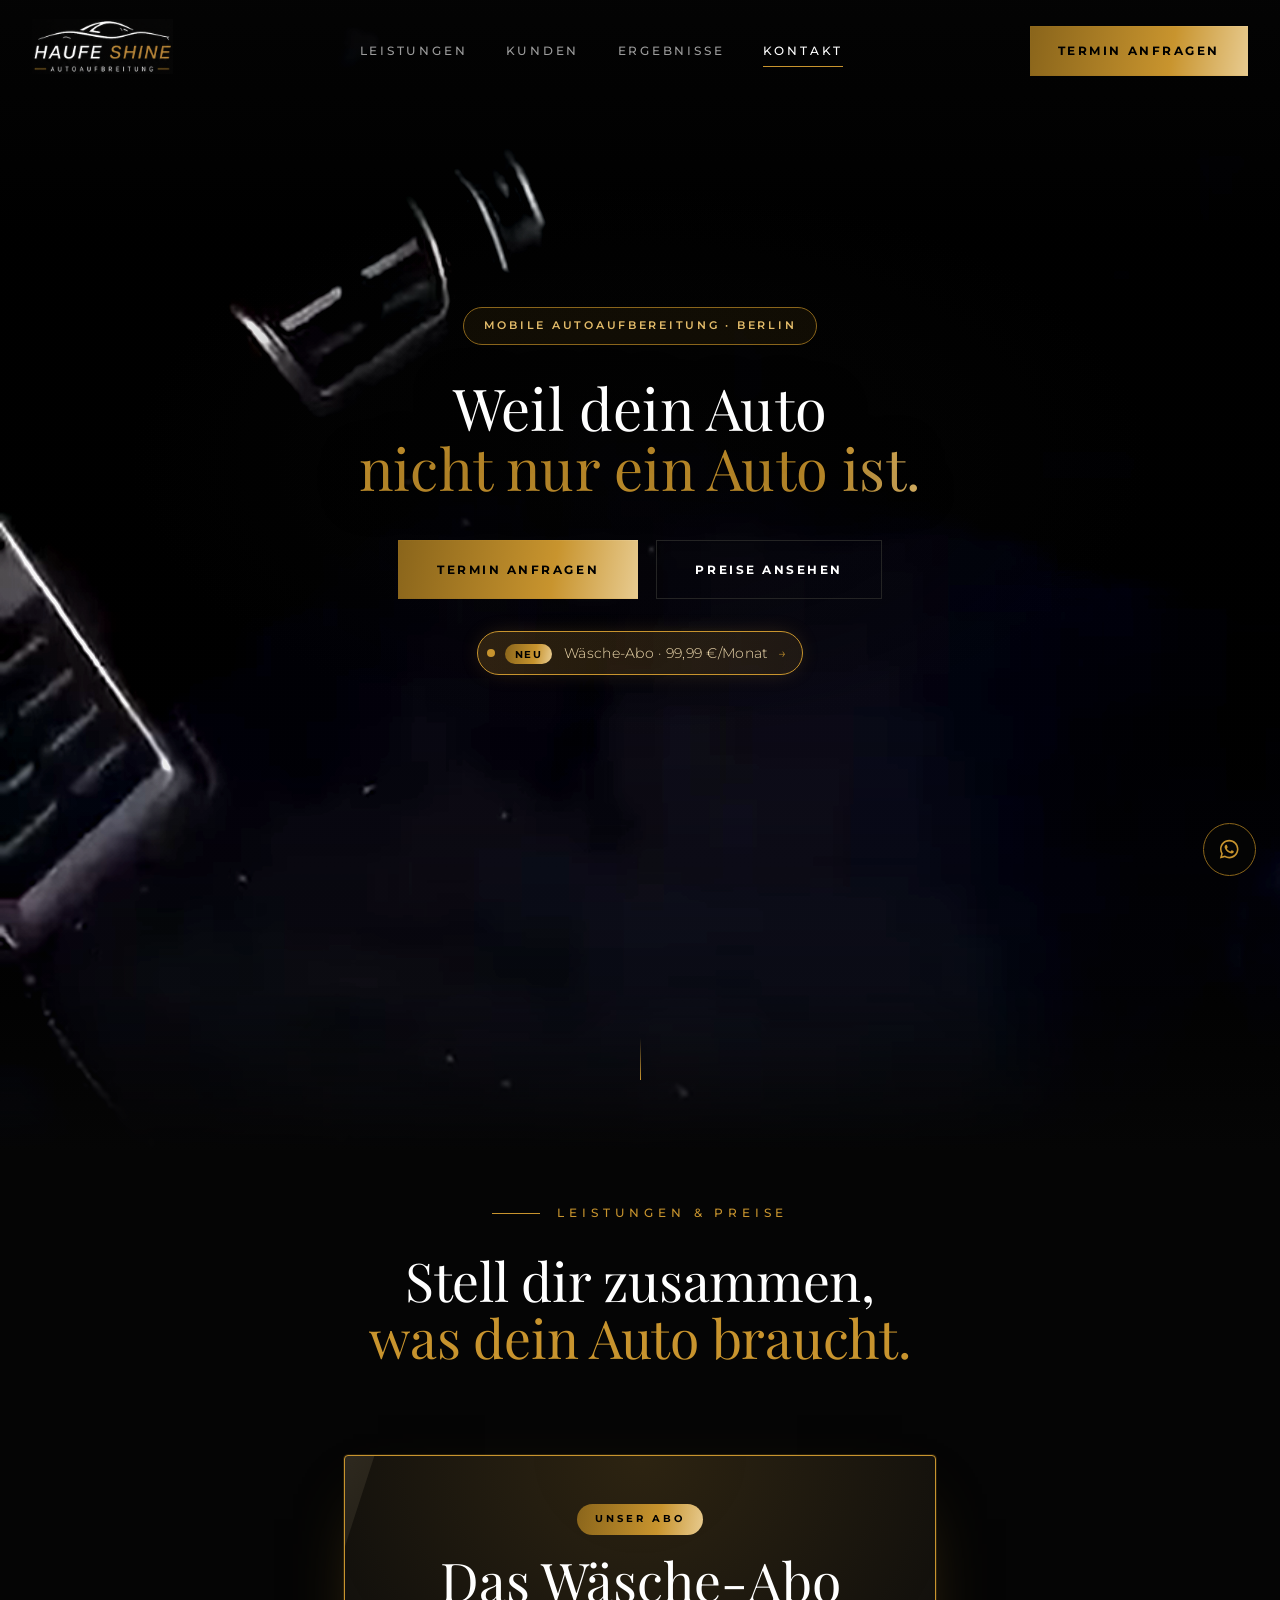
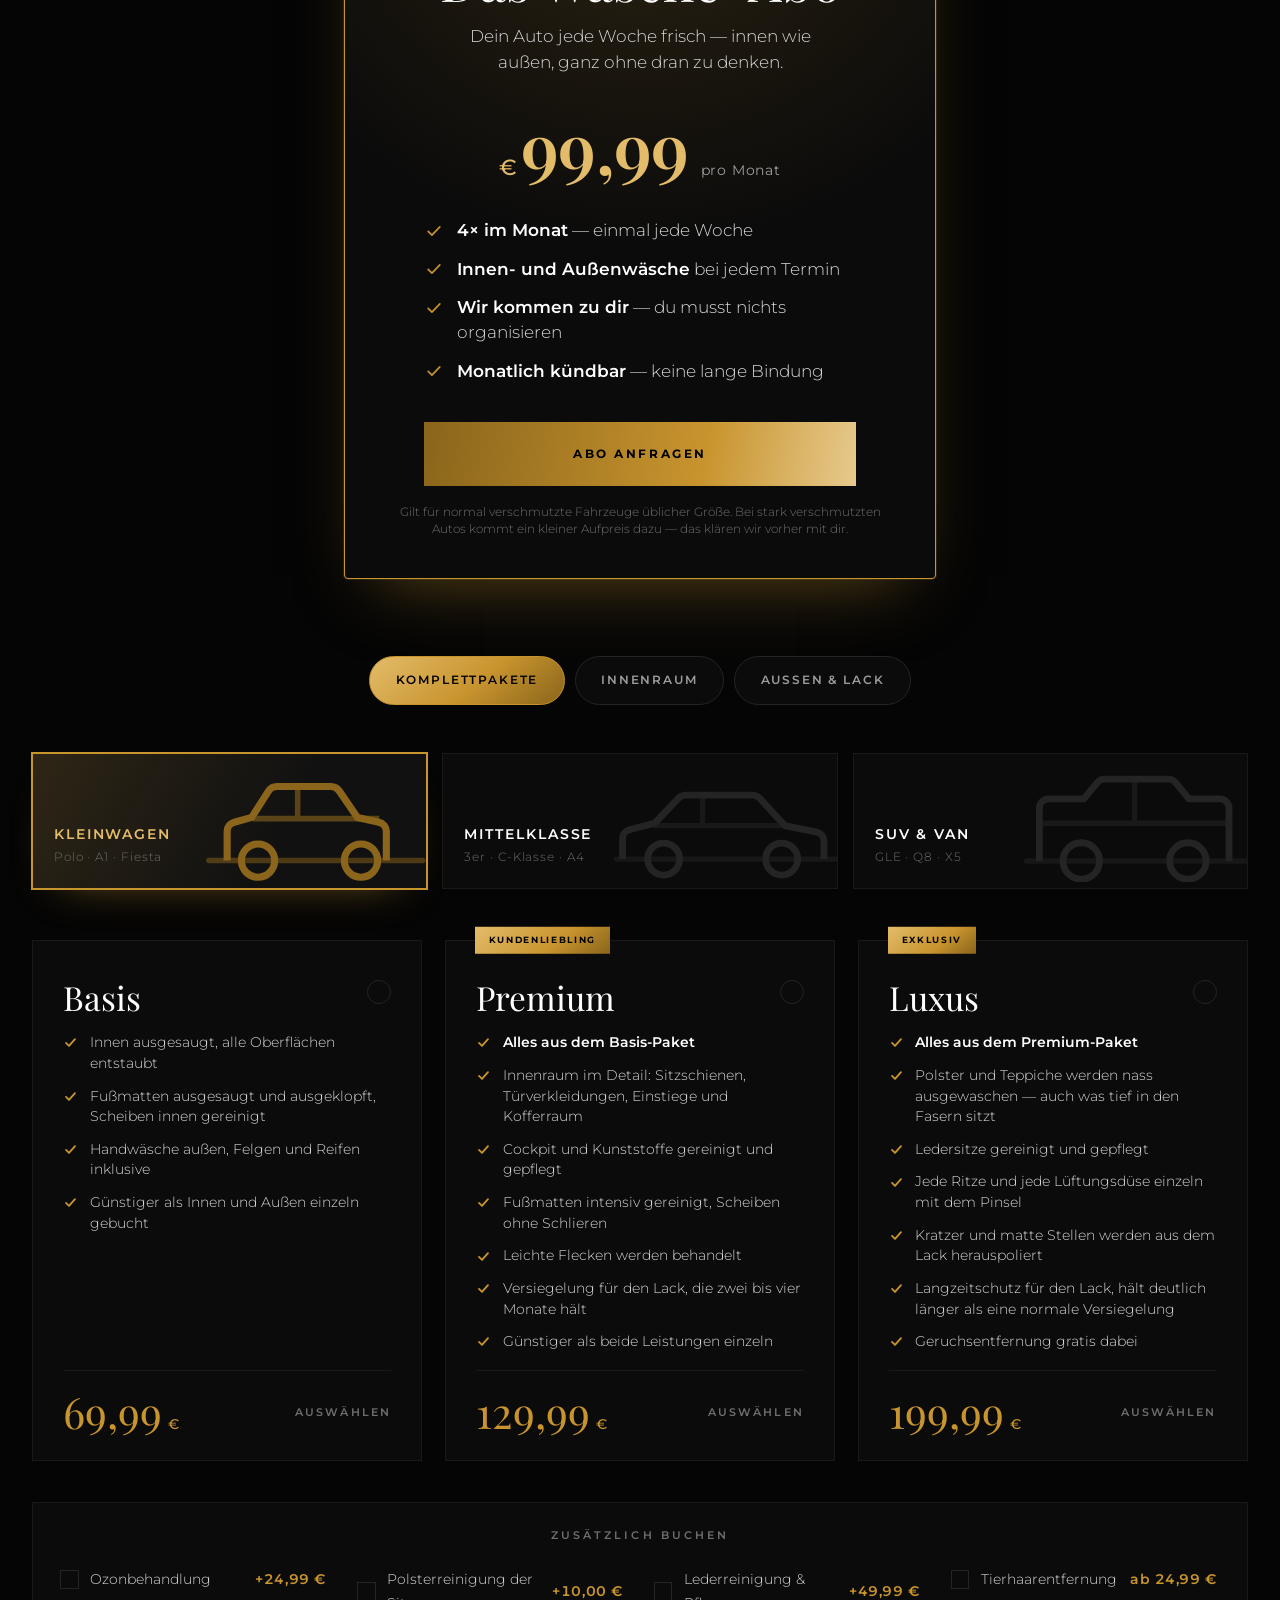
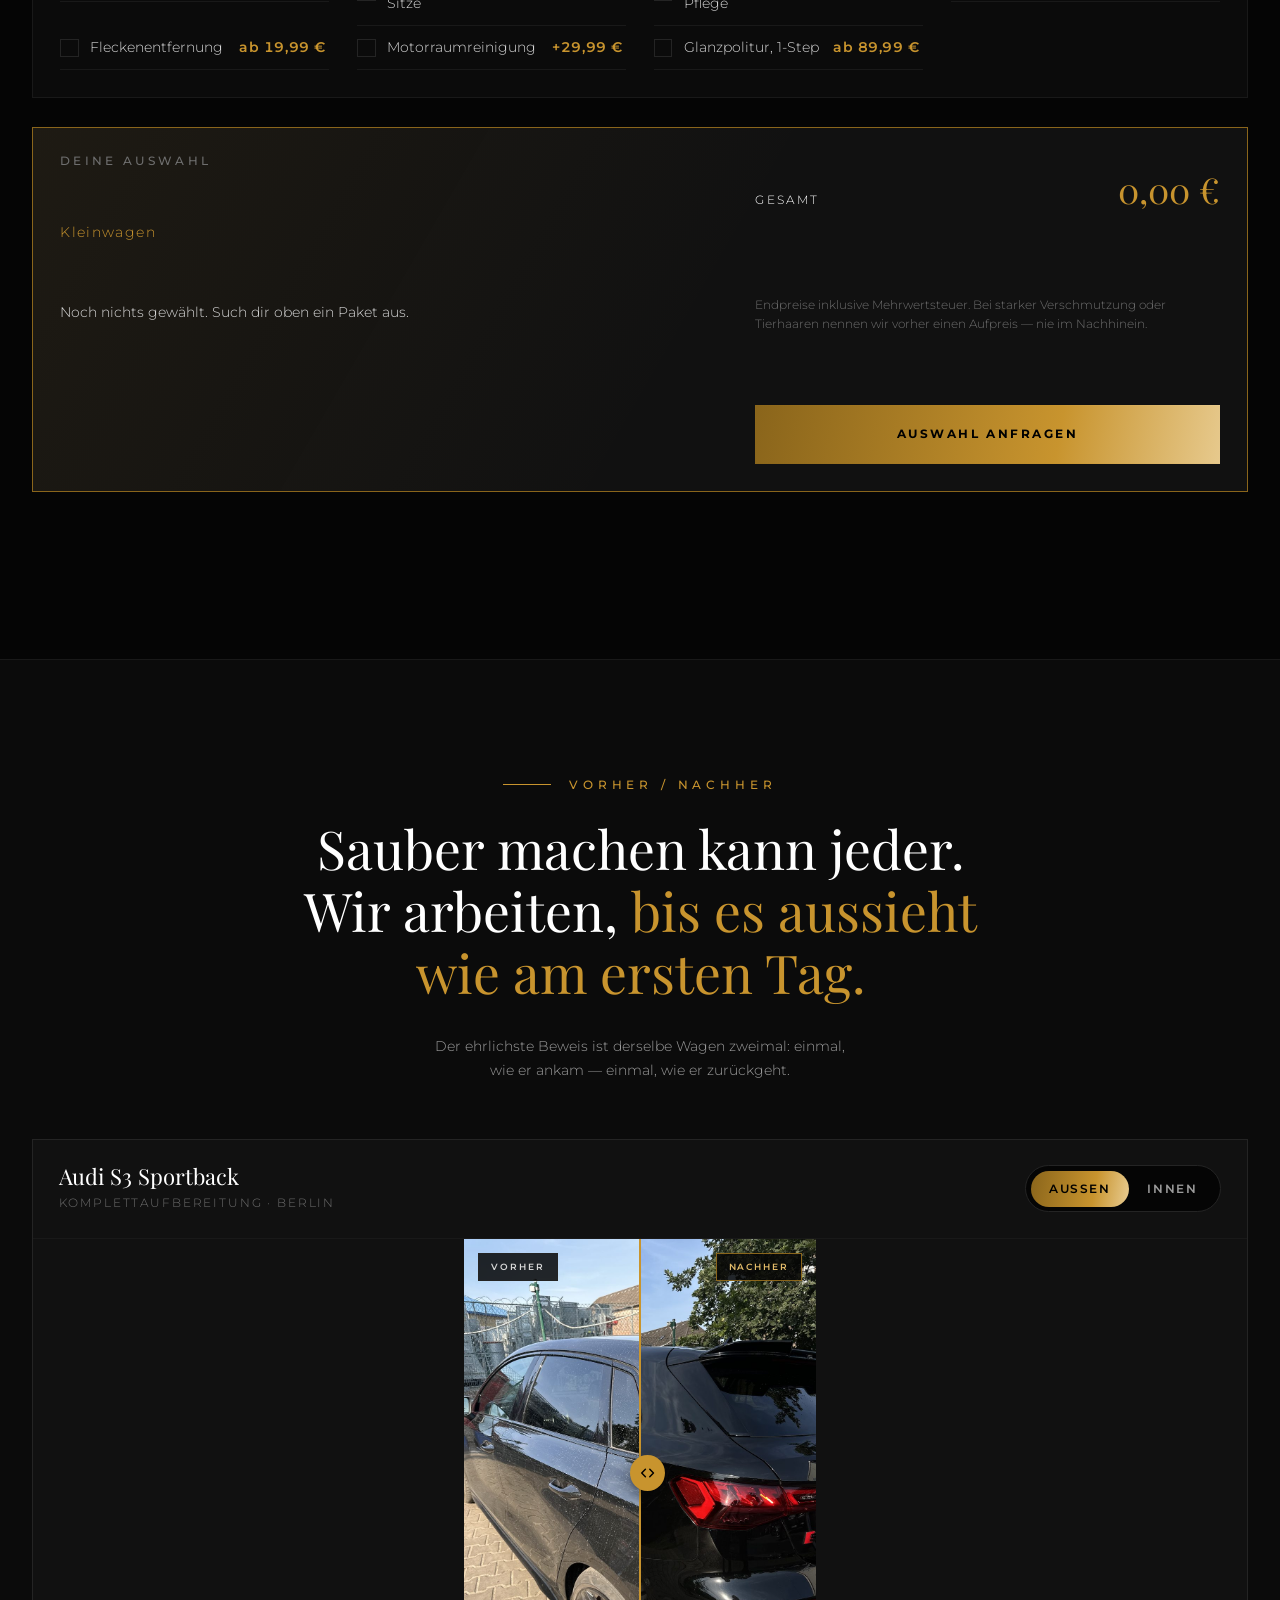
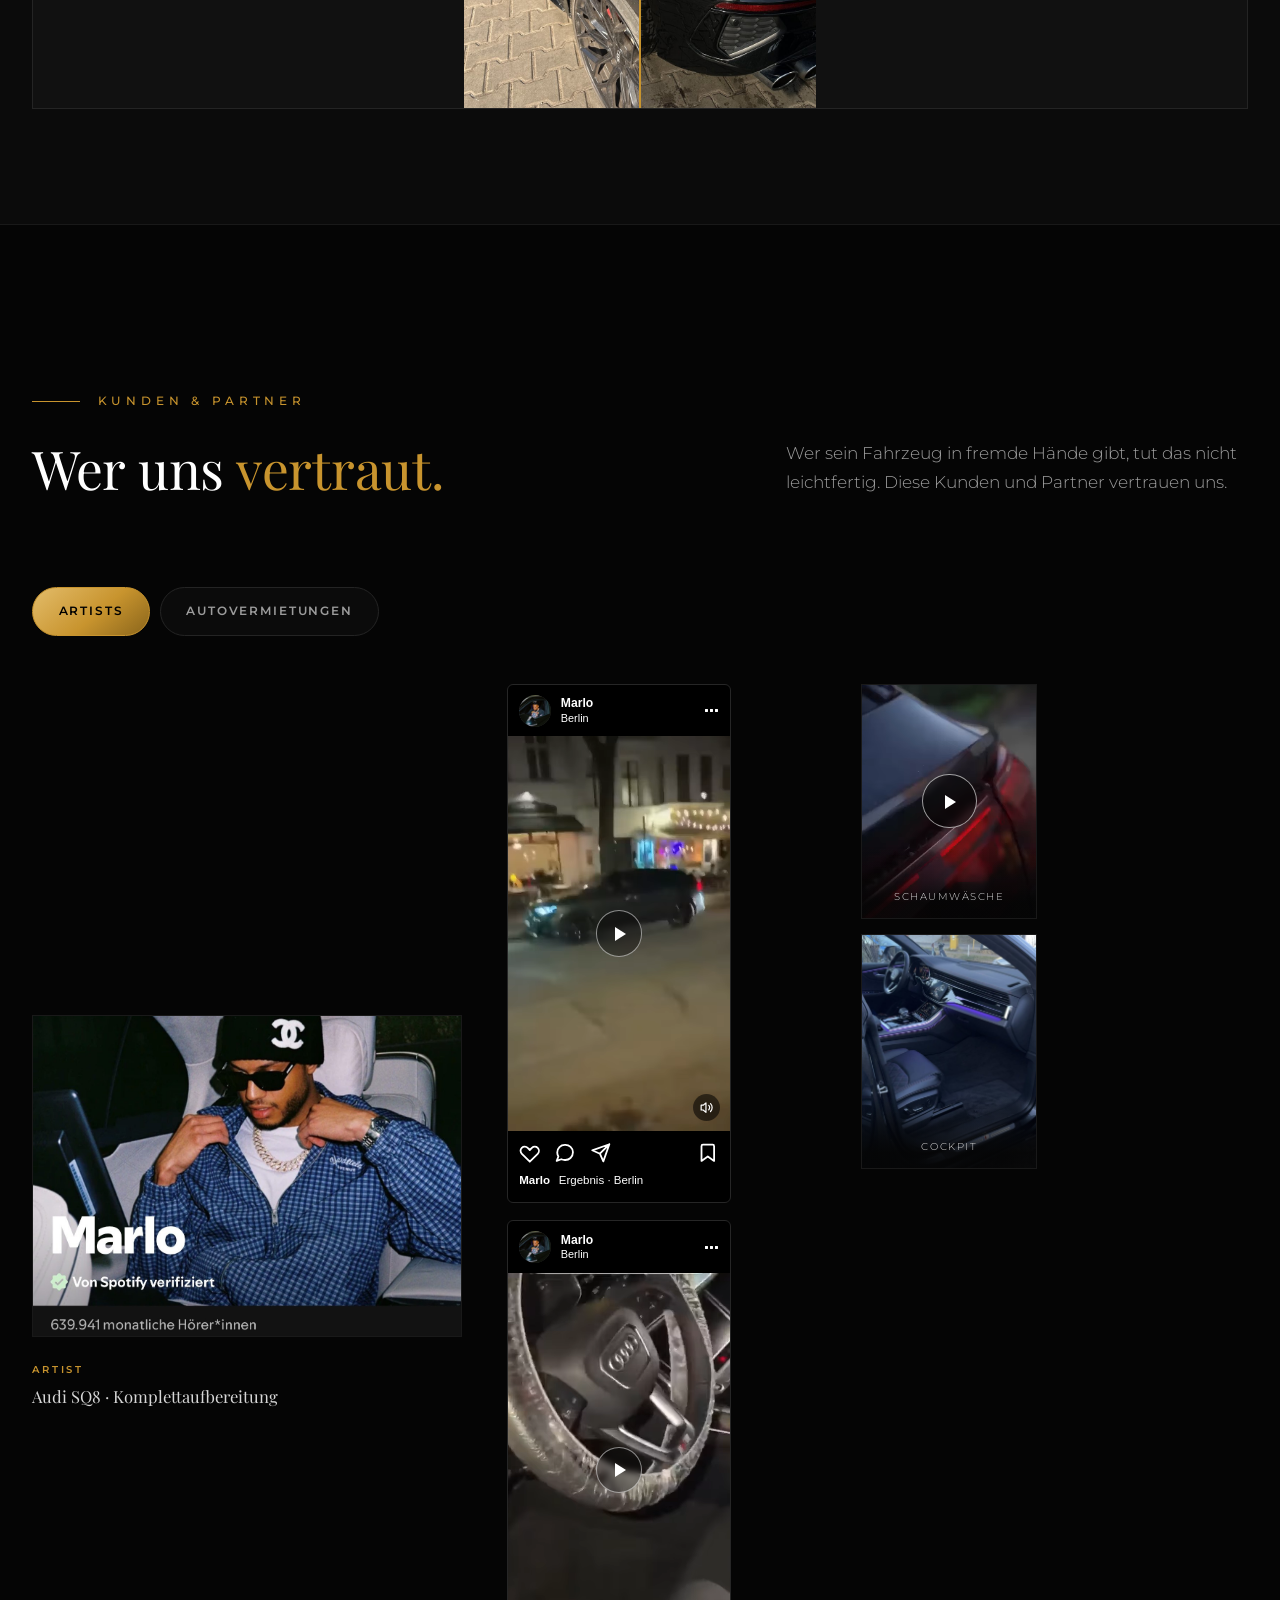
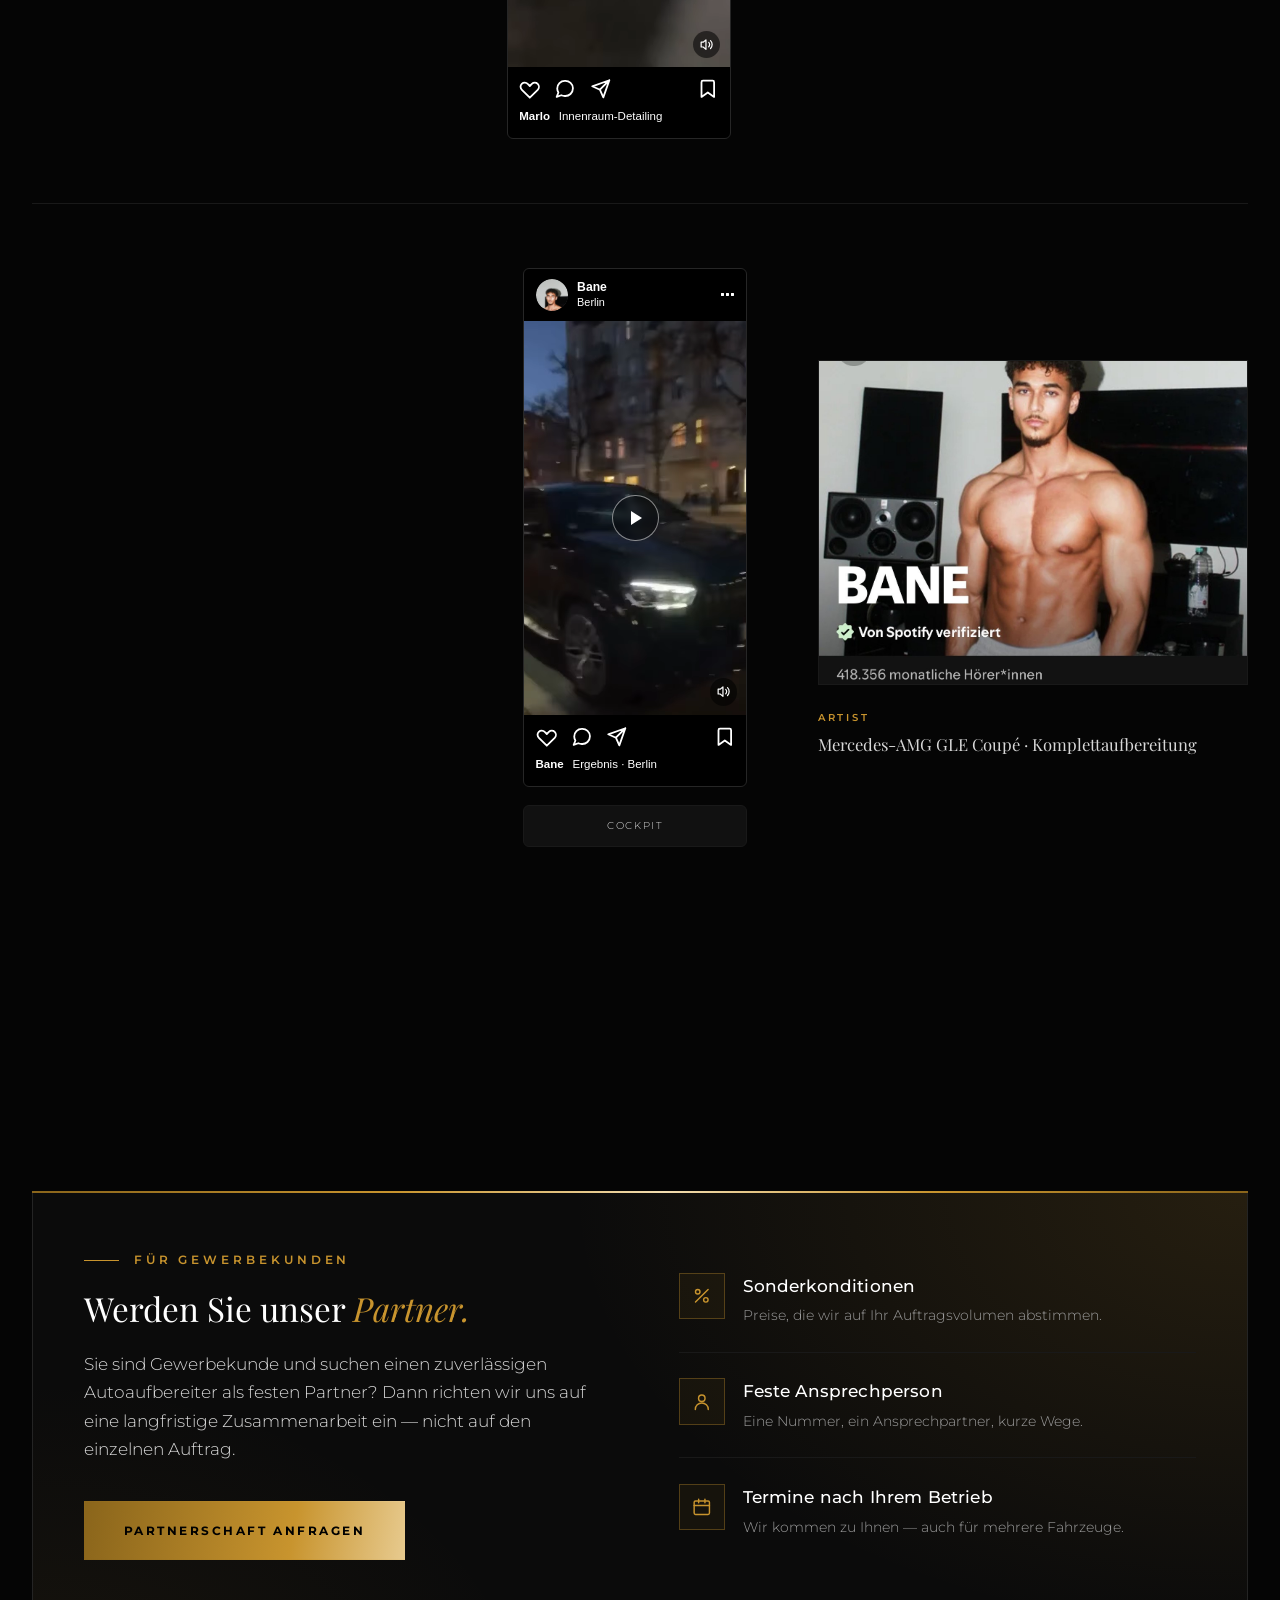
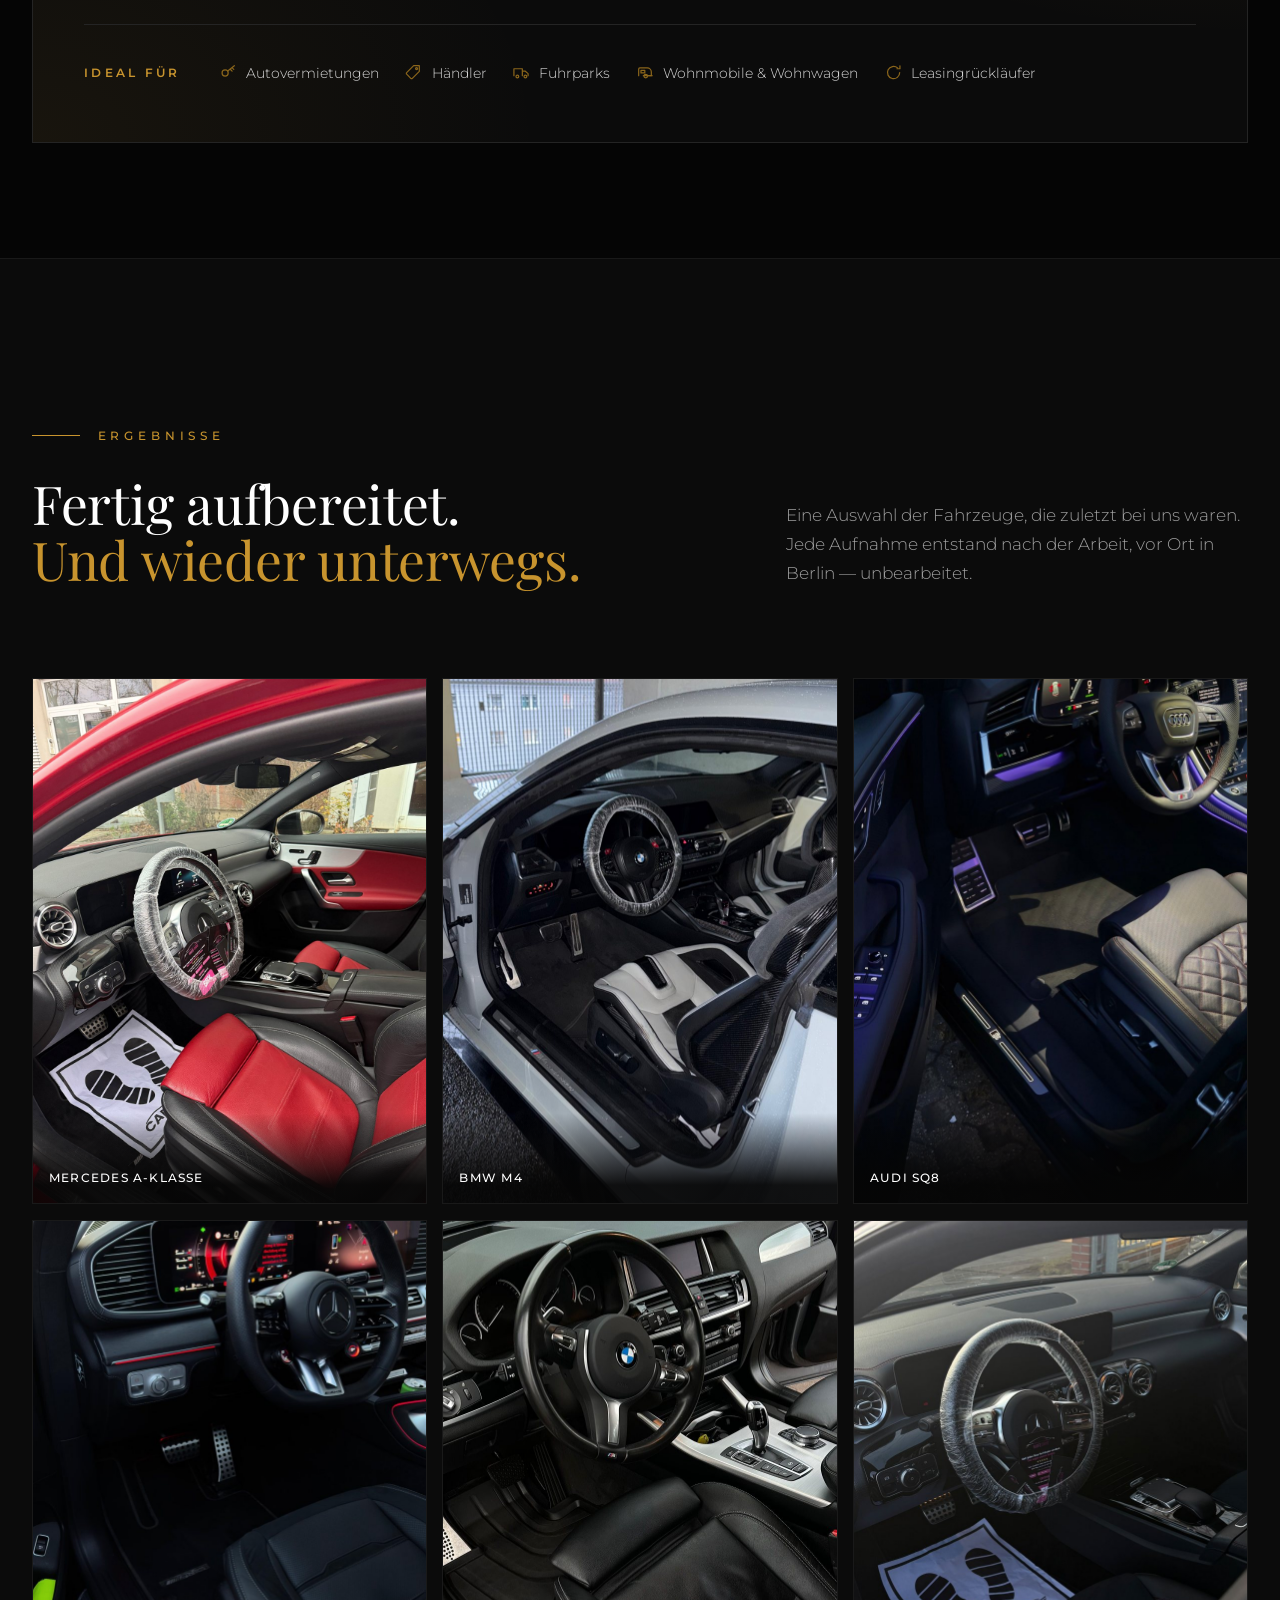
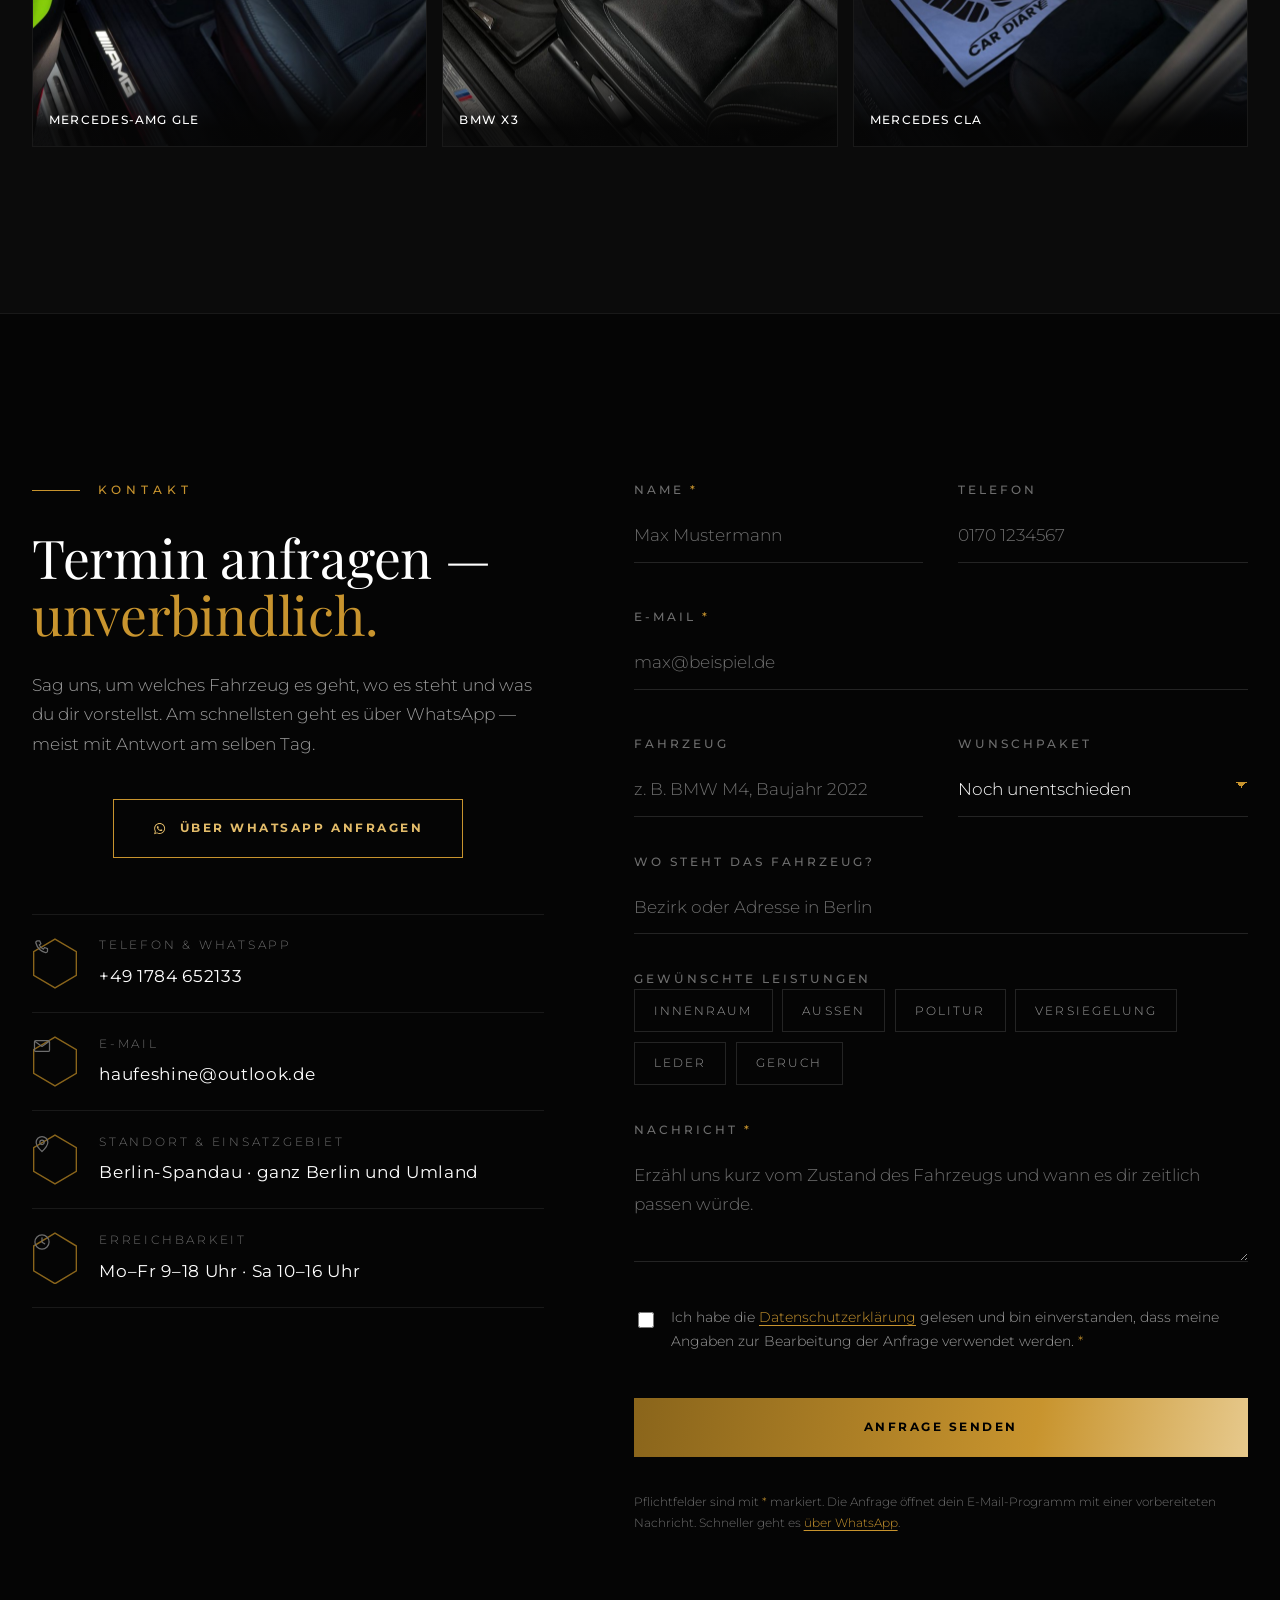
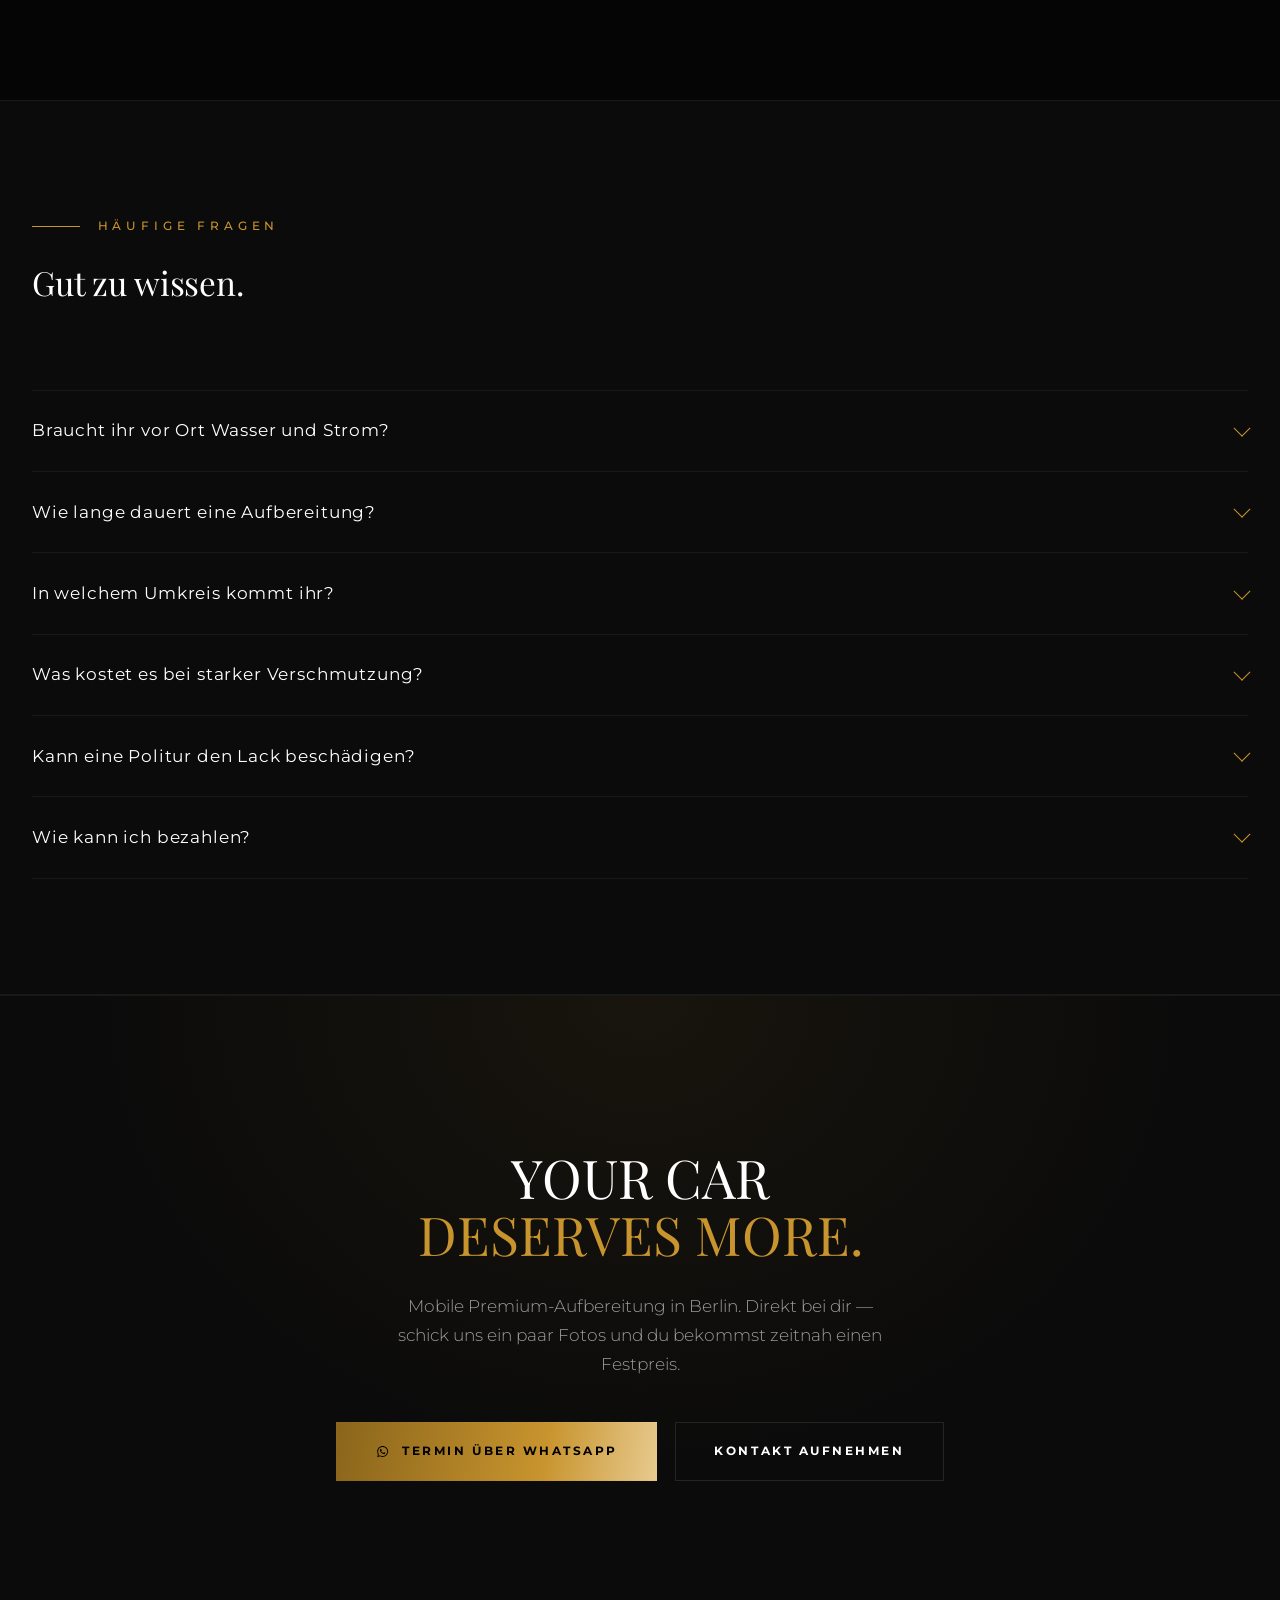
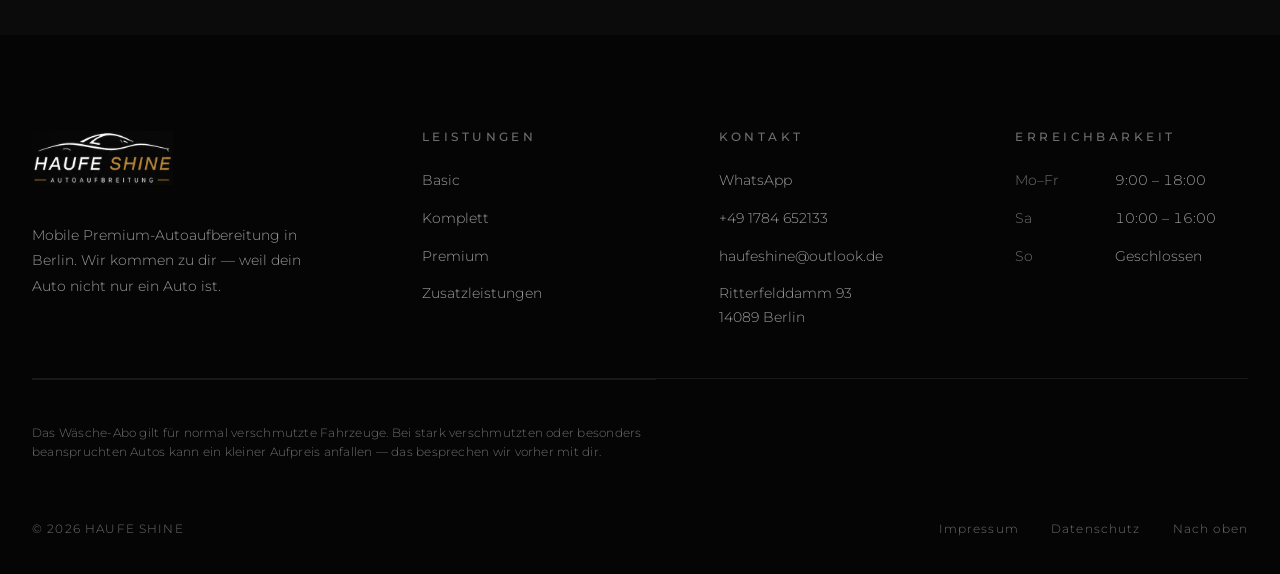
==== commit 601209fe: "Komplettpakete Basis/Premium/Luxus, kompaktere Zusatzbuchungen und Summe - Komplettpakete umbenannt:" ====
--- a/index.html
+++ b/index.html
@@ -279,11 +279,11 @@
       </label>
       <label class="option">
         <span class="option__flag">Kundenliebling</span>
-        <input type="radio" name="paket" value="Rundum" data-bereich="Komplettpakete"
+        <input type="radio" name="paket" value="Premium" data-bereich="Komplettpakete"
                data-kw="129.99" data-mk="139.99" data-suv="149.99">
         <span class="option__body">
           <span class="option__kopf">
-            <span class="option__name">Rundum</span>
+            <span class="option__name">Premium</span>
             <span class="option__haken" aria-hidden="true"></span>
           </span>
           <ul class="option__liste">
@@ -303,15 +303,15 @@
       </label>
       <label class="option">
         <span class="option__flag">Exklusiv</span>
-        <input type="radio" name="paket" value="Luxus Komplett" data-bereich="Komplettpakete"
+        <input type="radio" name="paket" value="Luxus" data-bereich="Komplettpakete"
                data-kw="199.99" data-mk="209.99" data-suv="219.99">
         <span class="option__body">
           <span class="option__kopf">
-            <span class="option__name">Luxus Komplett</span>
+            <span class="option__name">Luxus</span>
             <span class="option__haken" aria-hidden="true"></span>
           </span>
           <ul class="option__liste">
-            <li><b>Alles aus dem Rundum-Paket</b></li>
+            <li><b>Alles aus dem Premium-Paket</b></li>
             <li>Polster und Teppiche werden nass ausgewaschen &mdash; auch was tief in den Fasern sitzt</li>
             <li>Ledersitze gereinigt und gepflegt</li>
             <li>Jede Ritze und jede Lüftungsdüse einzeln mit dem Pinsel</li>
@@ -372,7 +372,7 @@
         </span>
       </label>
       <label class="option">
-        <span class="option__flag">Premium</span>
+        <span class="option__flag">Exklusiv</span>
         <input type="radio" name="paket" value="Tiefenreinigung" data-bereich="Innenraum"
                data-kw="109.99" data-mk="119.99" data-suv="129.99">
         <span class="option__body">
@@ -441,7 +441,7 @@
         </span>
       </label>
       <label class="option">
-        <span class="option__flag">Premium</span>
+        <span class="option__flag">Exklusiv</span>
         <input type="radio" name="paket" value="Lackvollendung" data-bereich="Außen & Lack"
                data-kw="199.99" data-mk="209.99" data-suv="219.99">
         <span class="option__body">
@@ -977,8 +977,8 @@
               <option value="">Noch unentschieden</option>
               <option value="Wäsche-Abo (99,99 €/Monat)">Wäsche-Abo (99,99 &euro;/Monat)</option>
               <option value="Basis">Basis</option>
-              <option value="Rundum">Rundum</option>
-              <option value="Luxus Komplett">Luxus Komplett</option>
+              <option value="Premium">Premium</option>
+              <option value="Luxus">Luxus</option>
               <option value="Innenraum">Nur Innenraum</option>
               <option value="Außen &amp; Lack">Nur Außen &amp; Lack</option>
               <option value="Zusatzleistung">Nur eine Zusatzleistung</option>
--- a/assets/css/style.css
+++ b/assets/css/style.css
@@ -1970,14 +1970,14 @@
 
 /* Zusatzleistungen: ein eigener Block mit ruhigen Zeilen */
 .extras-block {
-  margin-top: clamp(2.2rem, 4vw, 3.2rem);
-  padding: clamp(1.6rem, 3vw, 2.4rem);
+  margin-top: clamp(1.8rem, 3.2vw, 2.6rem);
+  padding: clamp(1.1rem, 2.4vw, 1.7rem);
   border: 1px solid var(--line-soft);
   background: var(--ink-raised);
 }
 
 .extras-block__titel {
-  margin: 0 0 1.4rem;
+  margin: 0 0 1rem;
   color: var(--dim);
   font-family: var(--font-sans);
   font-size: 0.68rem;
@@ -1989,9 +1989,9 @@
 
 .extras {
   display: grid;
-  grid-template-columns: repeat(auto-fill, minmax(min(100%, 17rem), 1fr));
+  grid-template-columns: repeat(auto-fill, minmax(min(100%, 15rem), 1fr));
   align-items: start;
-  gap: 0 clamp(1.2rem, 3vw, 2.6rem);
+  gap: 0 clamp(1rem, 2.2vw, 1.8rem);
 }
 
 .extra { position: relative; }
@@ -2006,8 +2006,8 @@
   display: flex;
   align-items: center;
   justify-content: space-between;
-  gap: 0.8rem;
-  padding: 0.95rem 0.2rem 0.95rem 2rem;
+  gap: 0.7rem;
+  padding: 0.6rem 0.2rem 0.6rem 1.85rem;
   border-bottom: 1px solid var(--line-soft);
   color: var(--soft);
   font-size: var(--step--1);
@@ -2067,7 +2067,7 @@
   display: flex;
   flex-wrap: wrap;
   gap: 0.35rem;
-  margin: 0 0 0.85rem 2rem;
+  margin: 0 0 0.7rem 1.85rem;
   animation: stufen-auf 0.35s var(--ease);
 }
 
@@ -2133,7 +2133,7 @@
 
 /* Die Zusammenfassung bleibt beim Scrollen sichtbar */
 .summe {
-  padding: clamp(1.6rem, 3vw, 2.2rem);
+  padding: clamp(1.2rem, 2.4vw, 1.7rem);
   border: 1px solid var(--line);
   background: var(--ink-panel);
 }
@@ -2153,11 +2153,11 @@
 .summe--breit { grid-template-rows: auto auto auto; align-content: start; }
 .summe--breit > h3 { grid-column: 1; grid-row: 1; }
 .summe--breit .summe__klasse { grid-column: 1; grid-row: 2; margin-top: 0.5rem; }
-.summe--breit .summe__posten { grid-column: 1; grid-row: 3; min-height: 0; margin: 1.1rem 0 0; padding-bottom: 0; border-bottom: 0; }
+.summe--breit .summe__posten { grid-column: 1; grid-row: 3; min-height: 0; margin: 0.8rem 0 0; padding-bottom: 0; border-bottom: 0; }
 .summe--breit .summe__zeile { grid-column: 2; grid-row: 1 / 3; align-self: start; }
 .summe--breit .summe__hinweis { grid-column: 2; grid-row: 3; margin-top: 0.4rem; }
-.summe--breit [data-summe-senden] { grid-column: 2; grid-row: 4; margin-top: 1.4rem; }
-.summe--breit .summe__zeile dd { font-size: clamp(2rem, 1.4rem + 2vw, 3rem); }
+.summe--breit [data-summe-senden] { grid-column: 2; grid-row: 4; margin-top: 1rem; }
+.summe--breit .summe__zeile dd { font-size: clamp(1.6rem, 1.1rem + 1.4vw, 2.3rem); }
 
 @media (max-width: 54rem) {
   .summe--breit { grid-template-columns: minmax(0, 1fr); gap: 1.2rem; }
@@ -3114,7 +3114,7 @@
 .verg {
   position: relative;
   aspect-ratio: 3 / 4;
-  max-width: 30rem;
+  max-width: 22rem;
   margin: 0 auto;
   overflow: hidden;
   background: var(--ink);
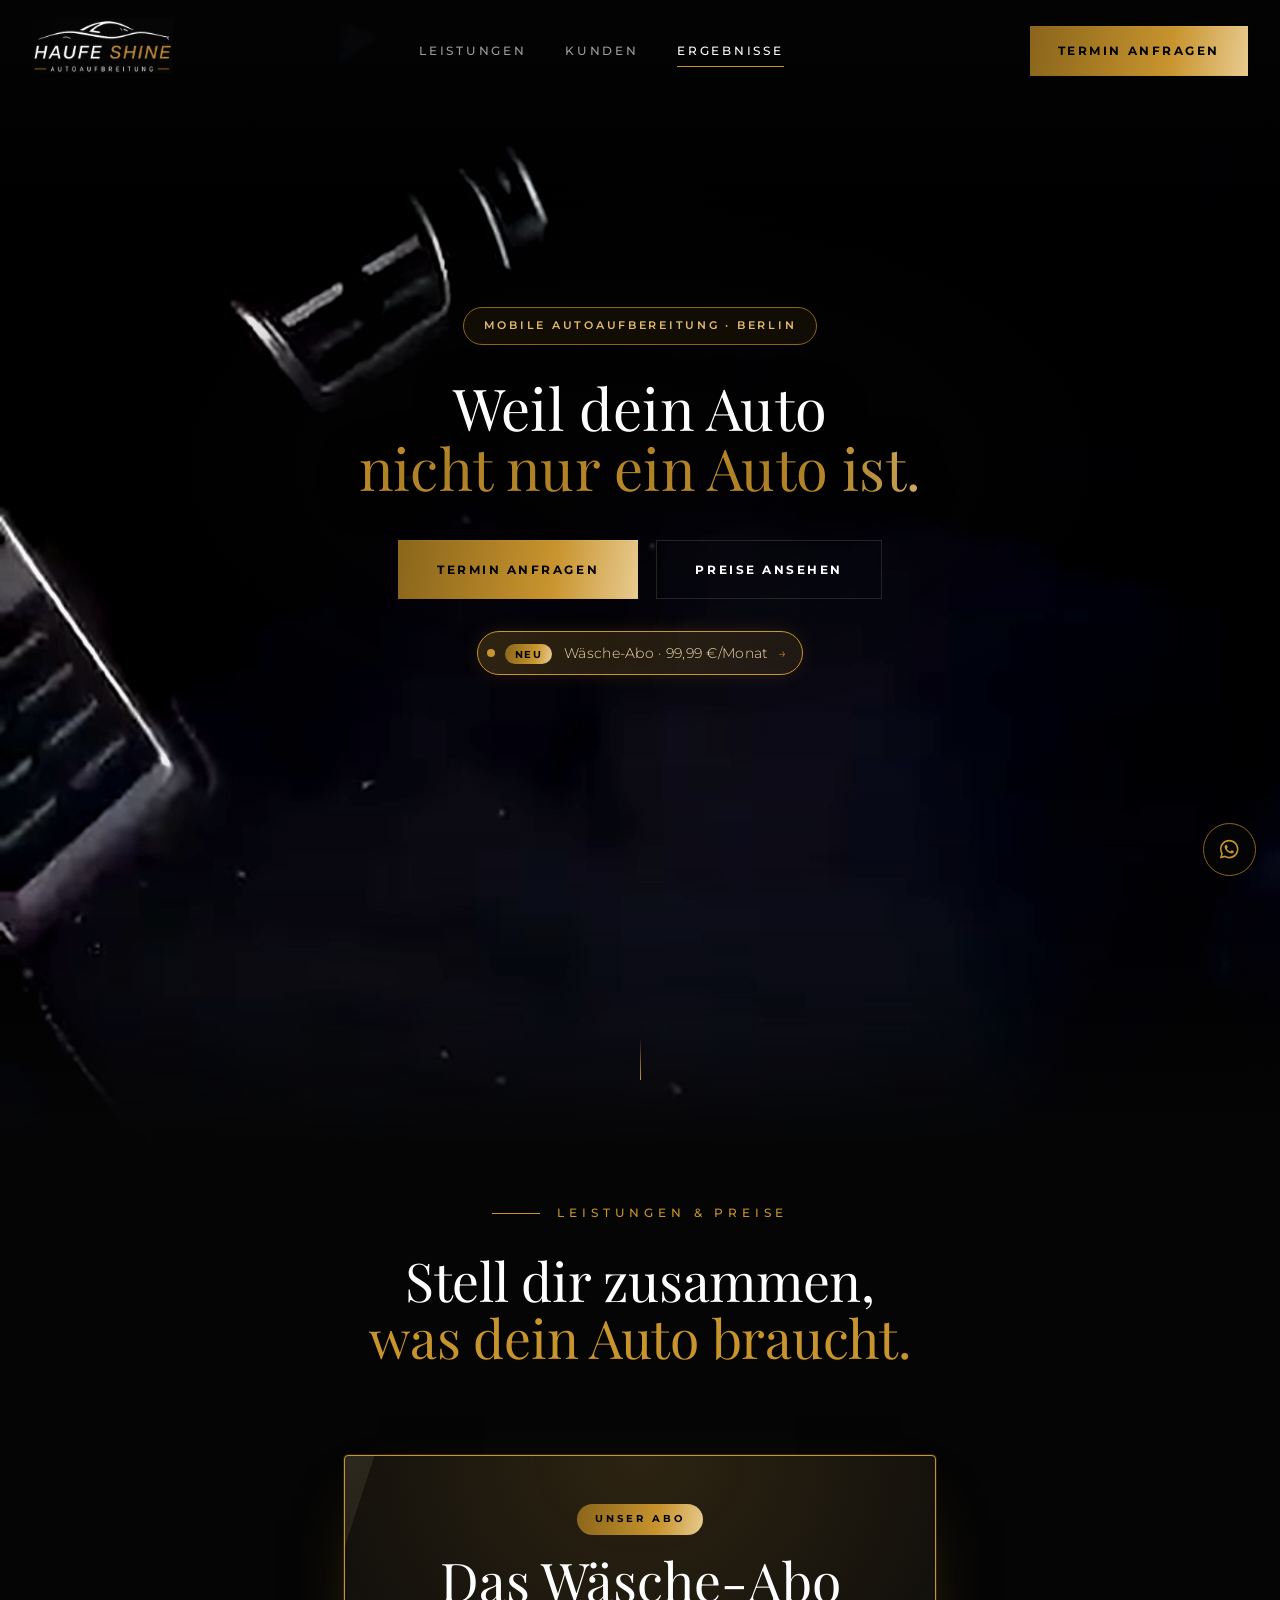
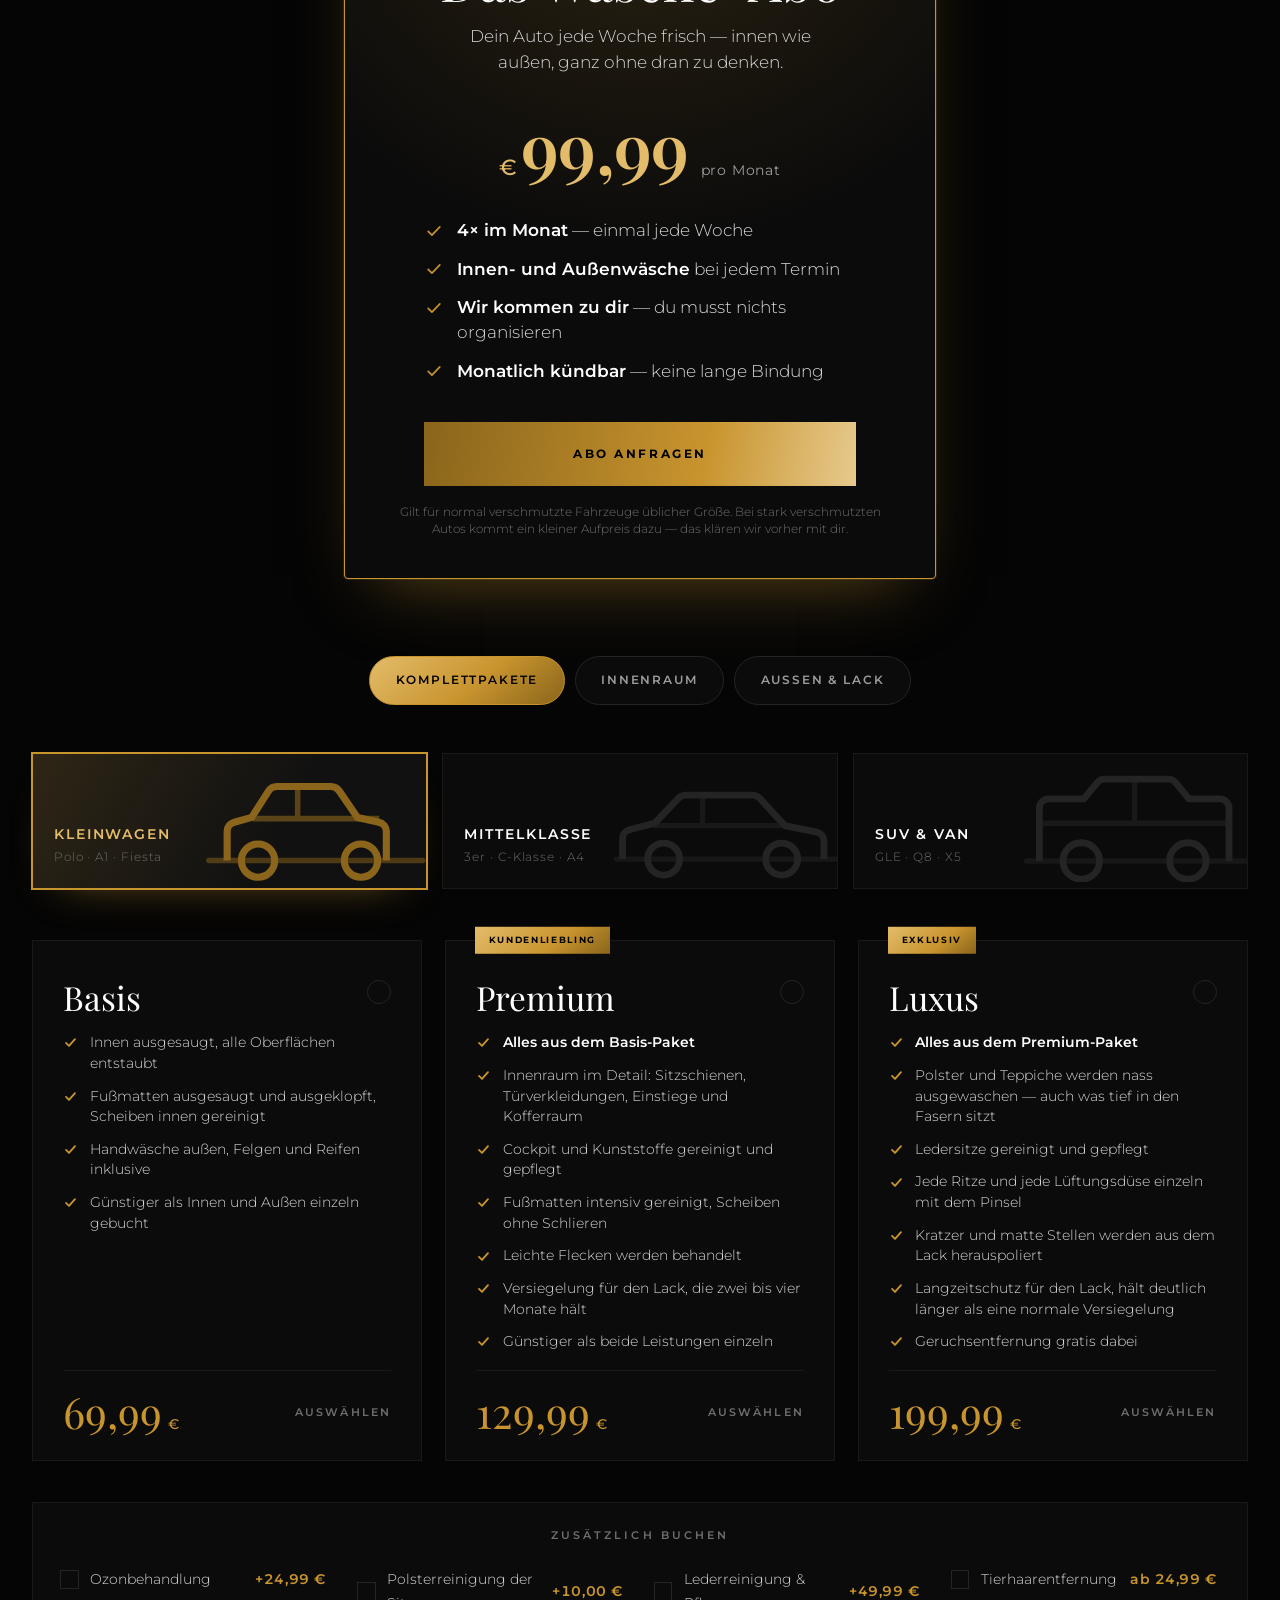
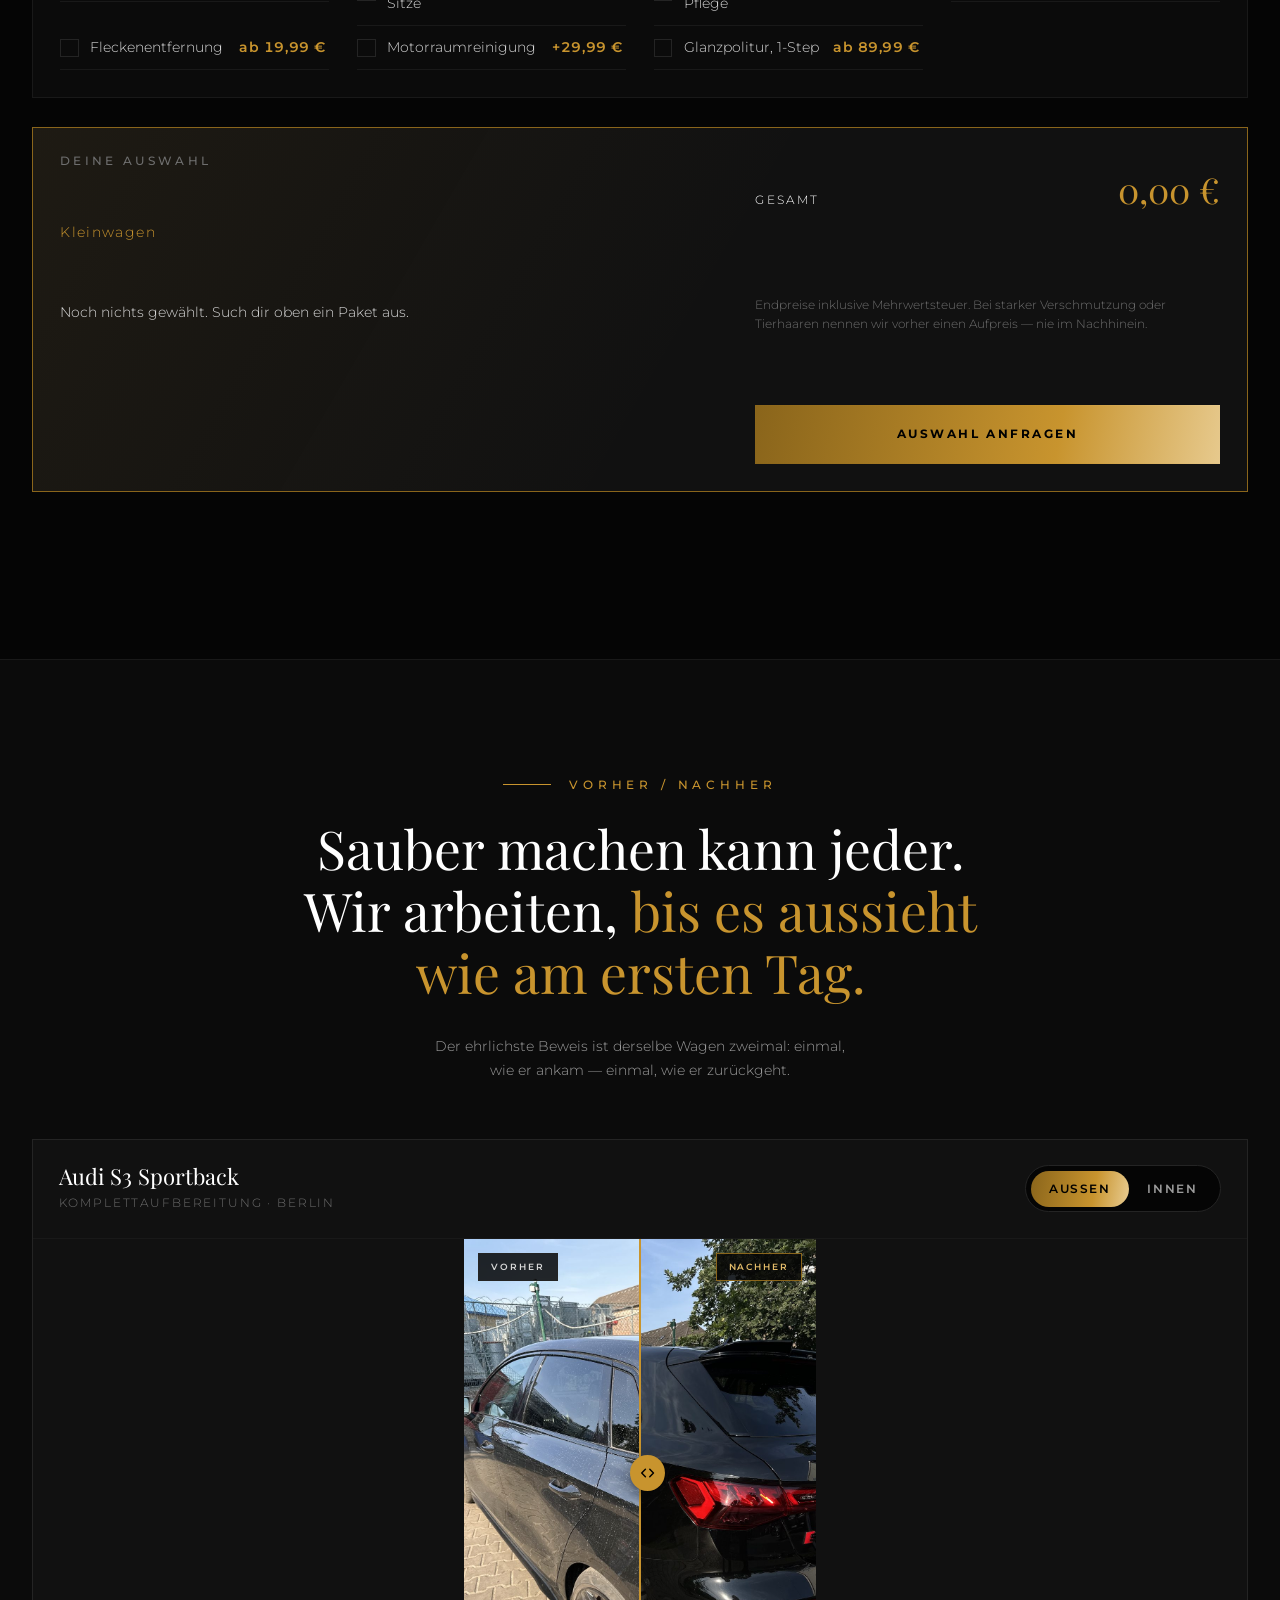
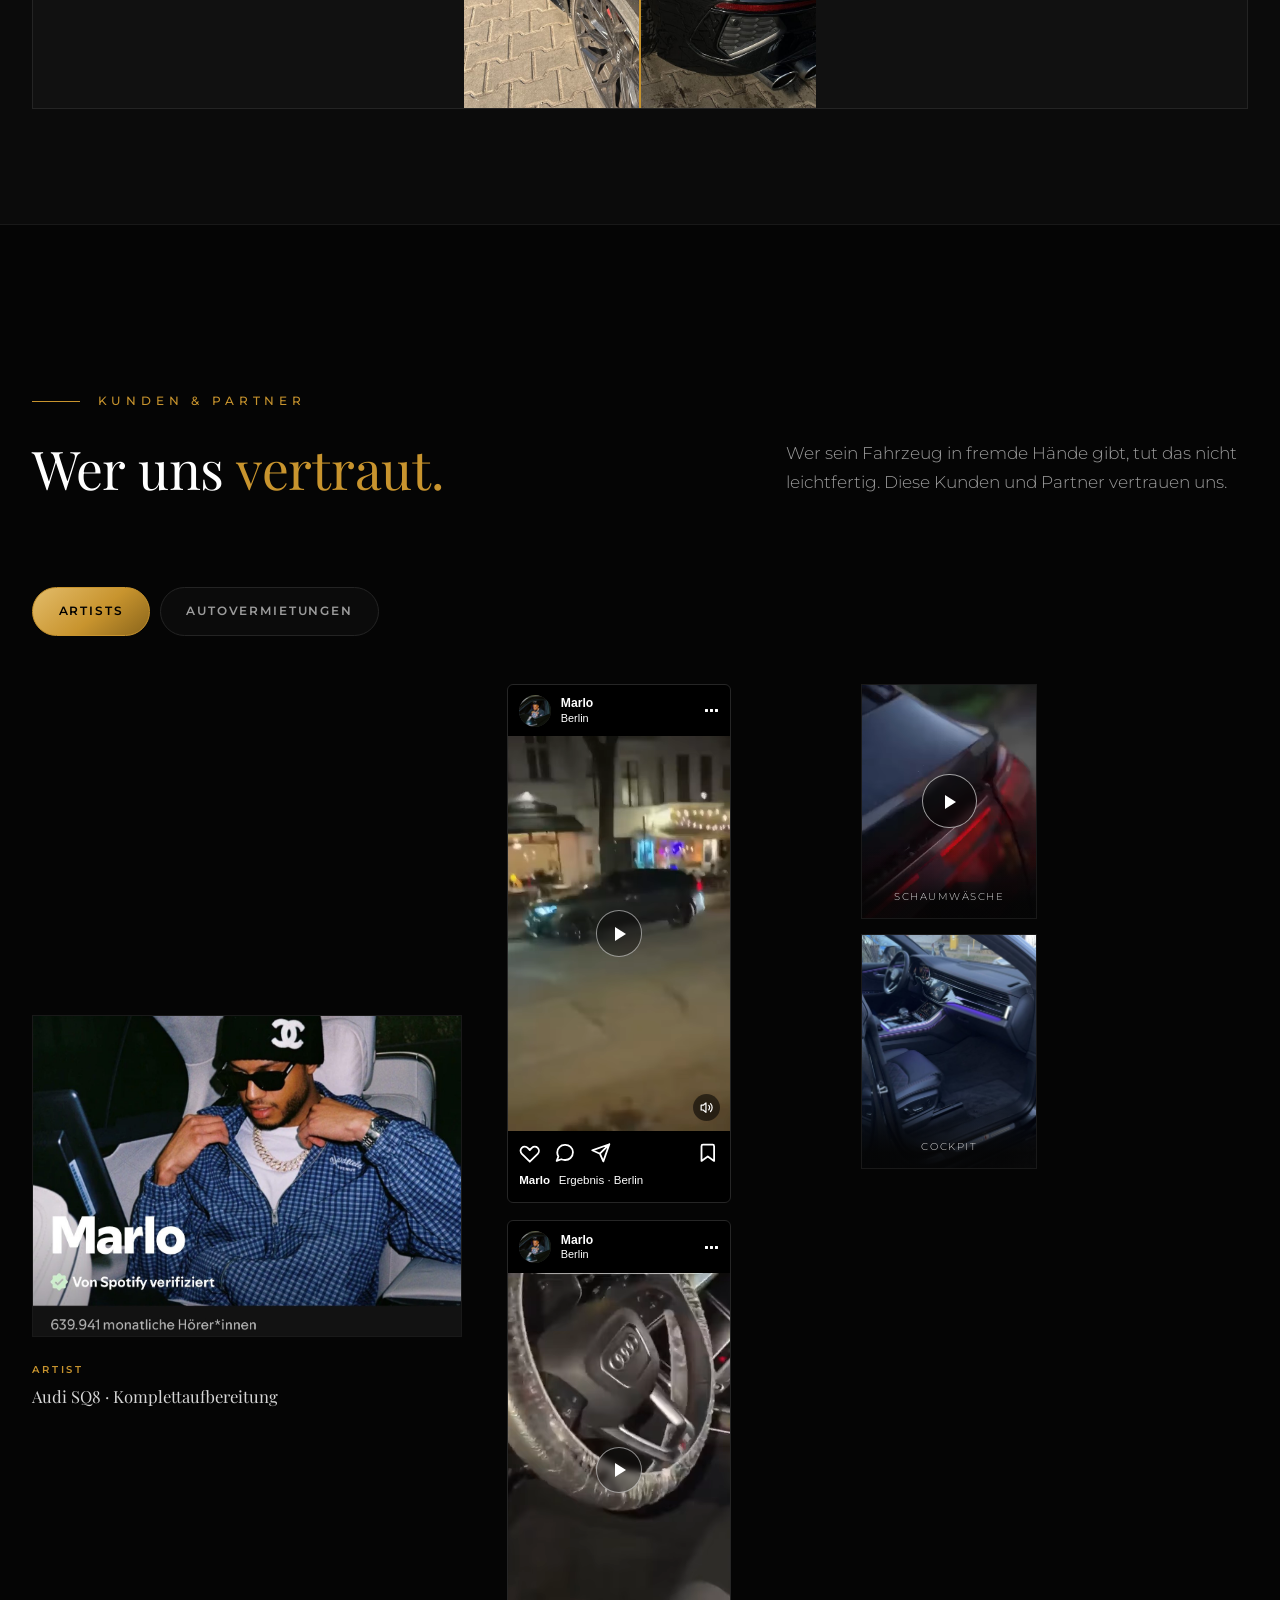
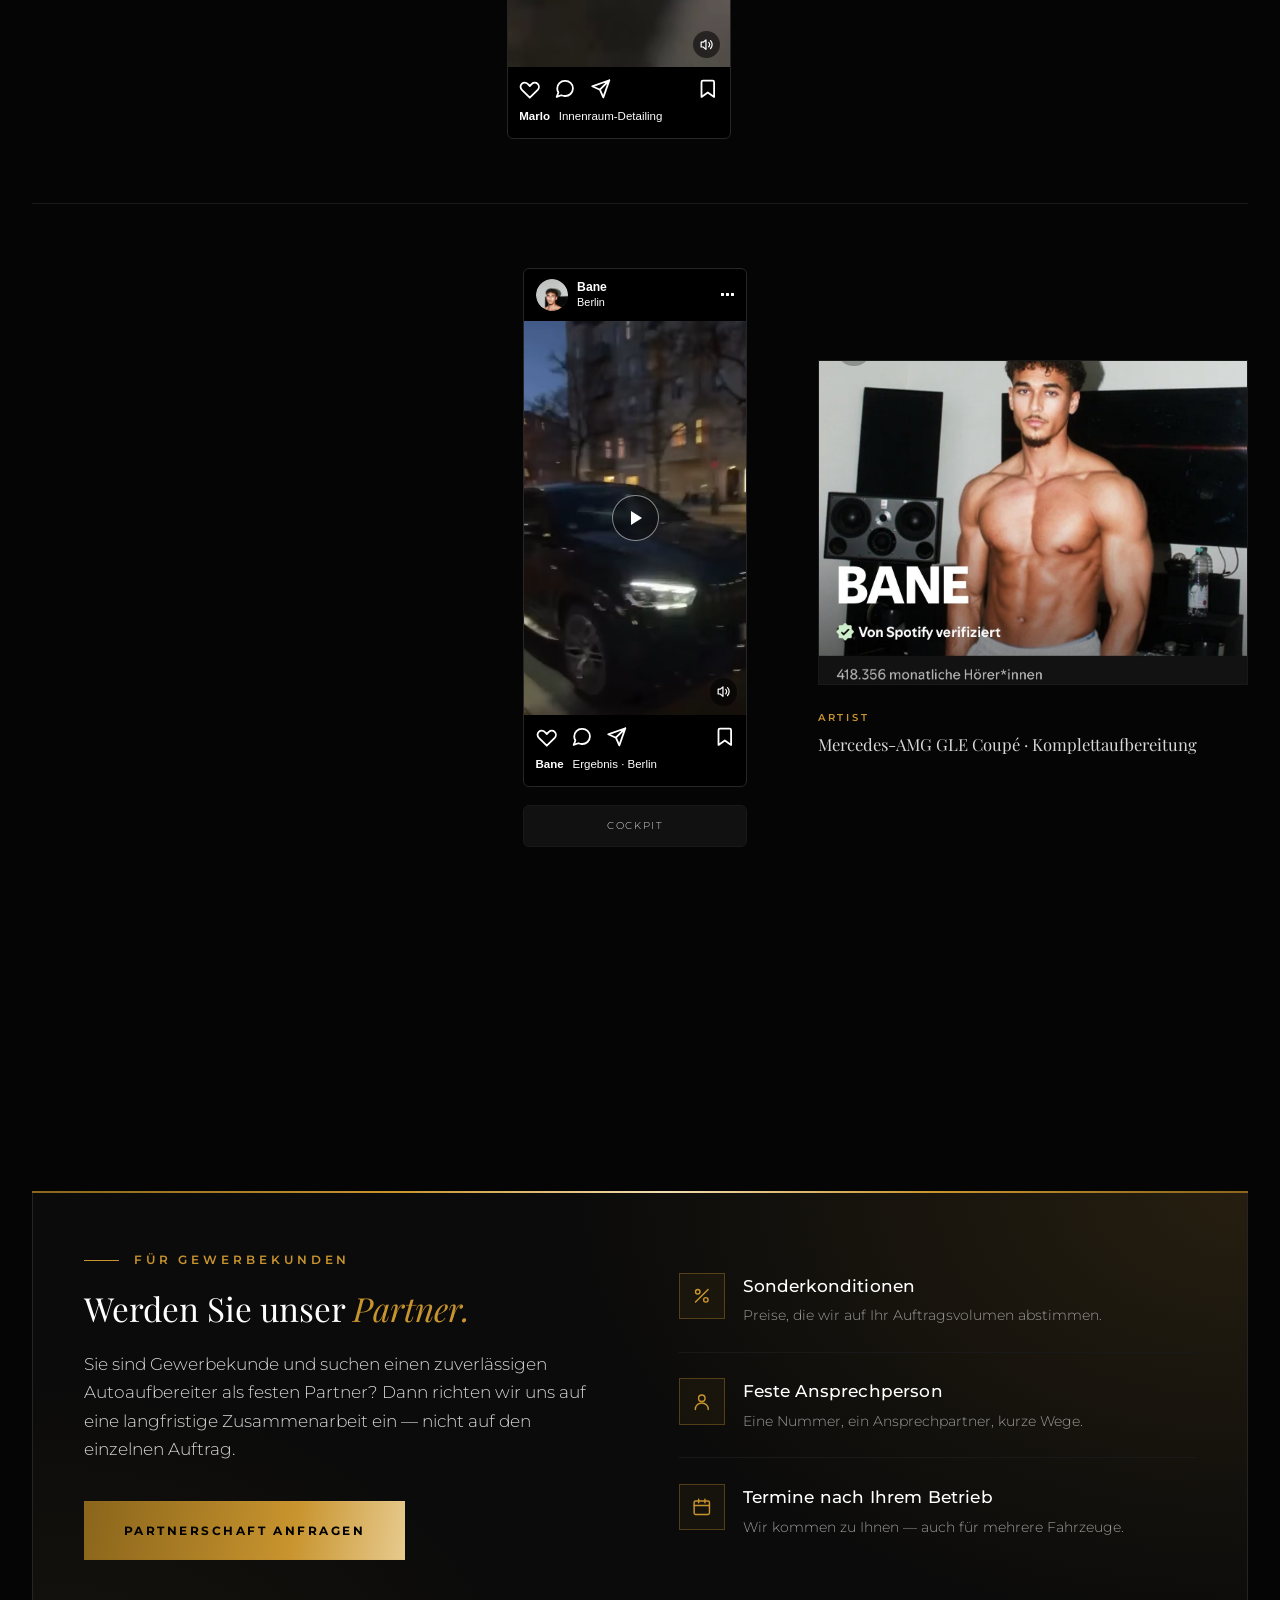
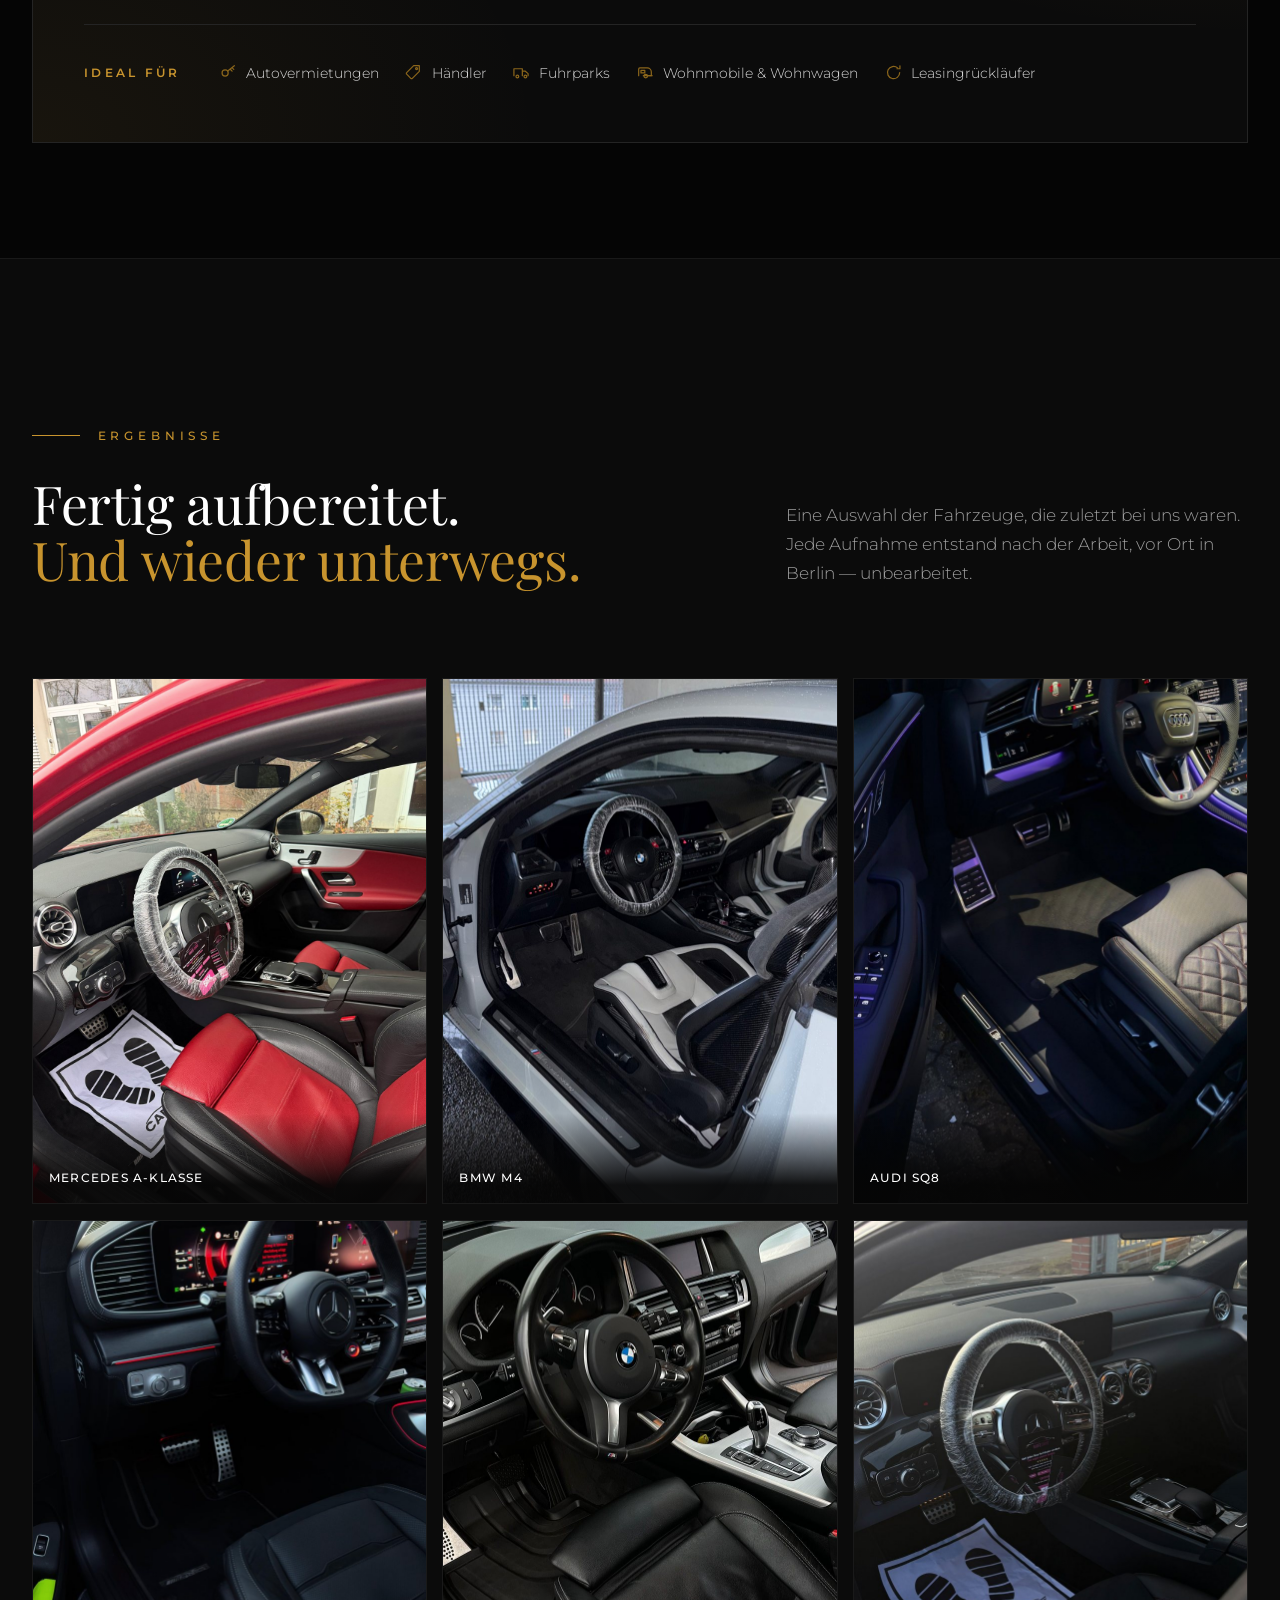
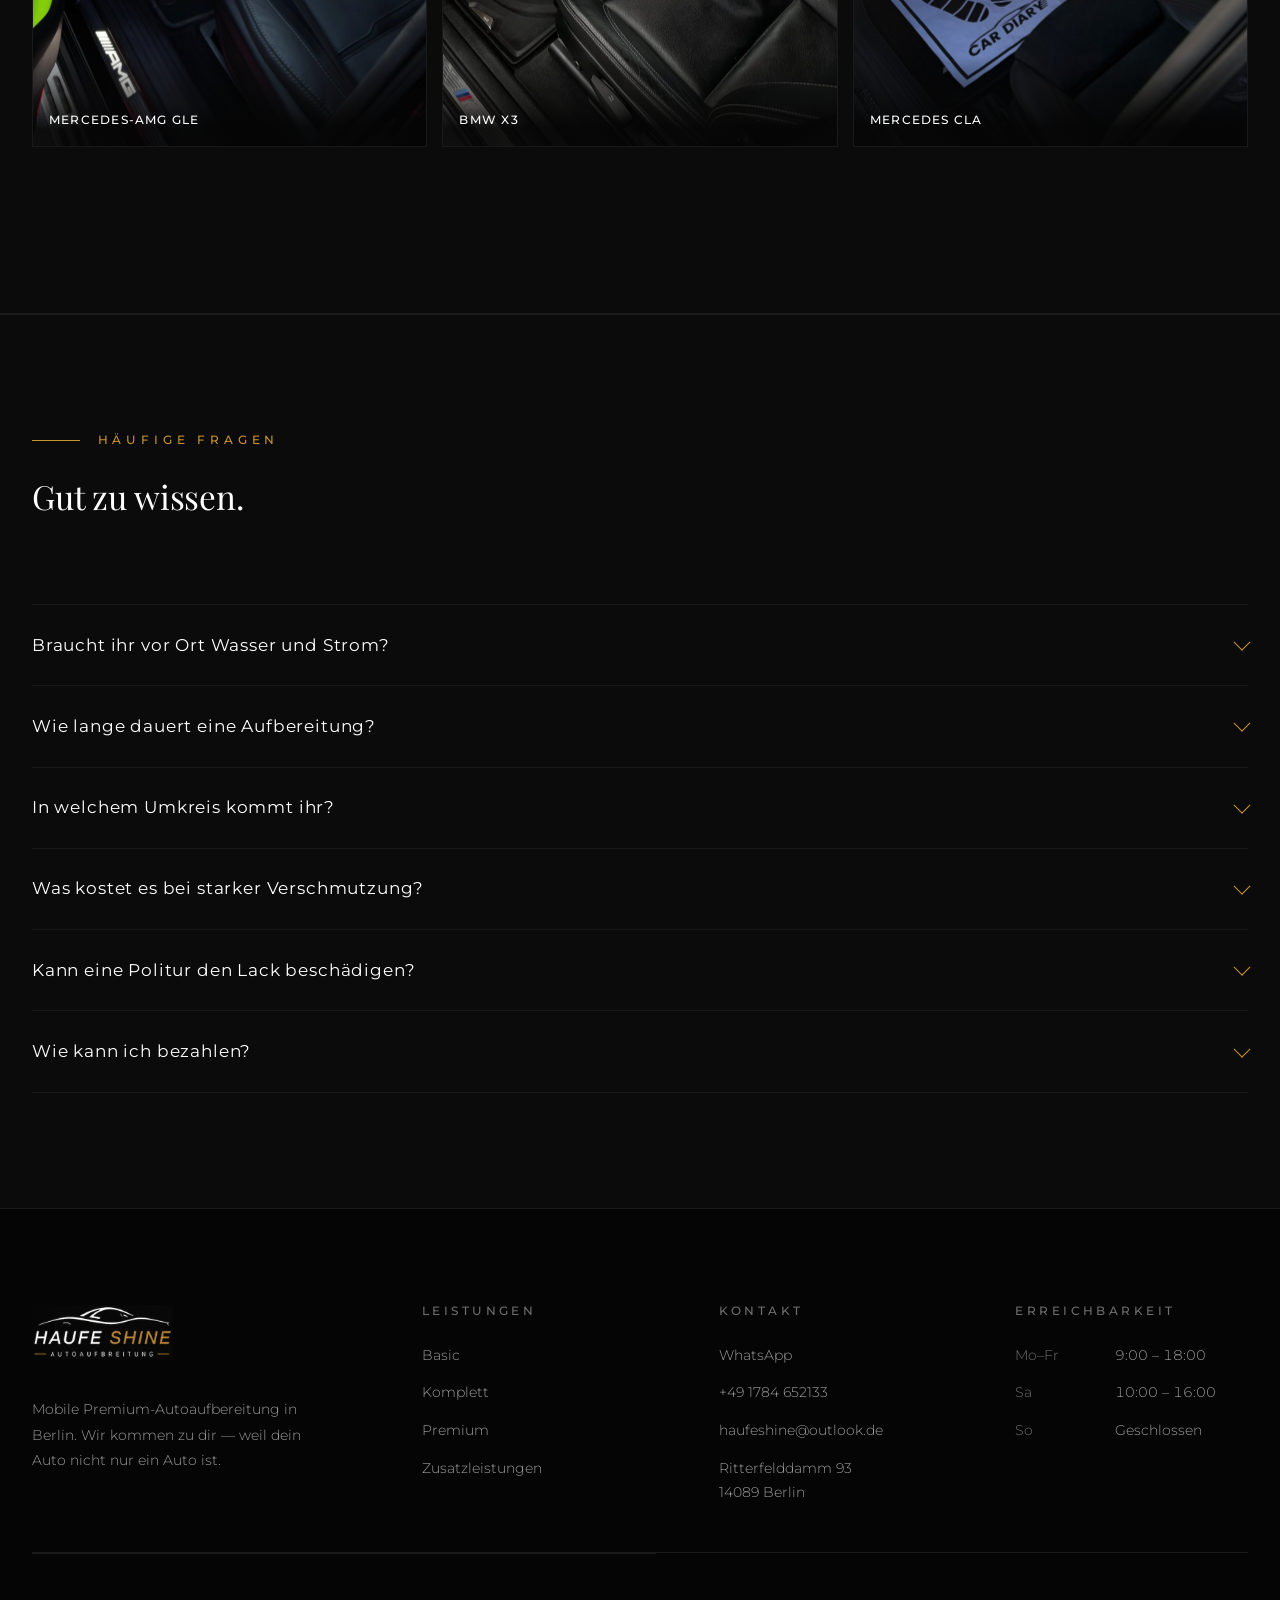
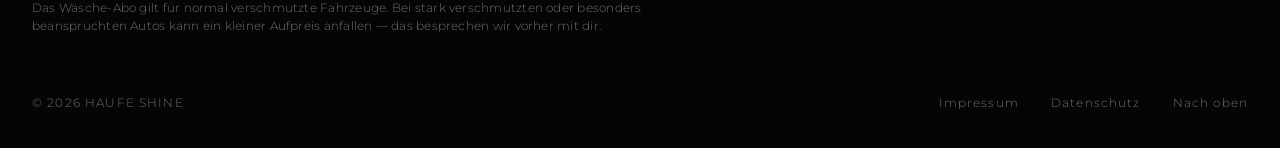
==== commit 3e99f471: "Kontaktbereich und Abschlussblock entfernt, CTAs auf WhatsApp Auf Wunsch den kompletten unteren Bere" ====
--- a/index.html
+++ b/index.html
@@ -105,12 +105,11 @@
       <a href="#leistungen">Leistungen</a>
       <a href="#clients">Kunden</a>
       <a href="#arbeiten">Ergebnisse</a>
-      <a href="#kontakt">Kontakt</a>
-      <a class="btn" href="#kontakt" data-nav-cta>Termin anfragen</a>
+      <a class="btn" href="https://wa.me/491784652133?text=Hallo%20HAUFE%20SHINE%2C%20ich%20interessiere%20mich%20f%C3%BCr%20eine%20Fahrzeugaufbereitung." target="_blank" rel="noopener noreferrer" data-nav-cta>Termin anfragen</a>
     </nav>
 
     <div class="header-actions">
-      <a class="btn" href="#kontakt">Termin anfragen</a>
+      <a class="btn" href="https://wa.me/491784652133?text=Hallo%20HAUFE%20SHINE%2C%20ich%20interessiere%20mich%20f%C3%BCr%20eine%20Fahrzeugaufbereitung." target="_blank" rel="noopener noreferrer">Termin anfragen</a>
       <button class="nav-toggle" type="button" aria-expanded="false" aria-controls="hauptnavigation">
         <span></span><span></span><span></span>
         <span class="sr-only">Menü öffnen</span>
@@ -147,7 +146,7 @@
       </h1>
 
       <div class="hero__cta">
-        <a class="btn" href="#kontakt">Termin anfragen</a>
+        <a class="btn" href="https://wa.me/491784652133?text=Hallo%20HAUFE%20SHINE%2C%20ich%20interessiere%20mich%20f%C3%BCr%20eine%20Fahrzeugaufbereitung." target="_blank" rel="noopener noreferrer">Termin anfragen</a>
         <a class="btn btn--ghost" href="#leistungen">Preise ansehen</a>
       </div>
 
@@ -211,7 +210,7 @@
         </li>
       </ul>
 
-      <a class="btn abo__btn" href="#kontakt" data-paket="Wäsche-Abo (99,99 €/Monat)">Abo anfragen</a>
+      <a class="btn abo__btn" href="https://wa.me/491784652133?text=Hallo%20HAUFE%20SHINE%2C%20ich%20interessiere%20mich%20f%C3%BCr%20das%20W%C3%A4sche-Abo." target="_blank" rel="noopener noreferrer">Abo anfragen</a>
       <p class="abo__hinweis">Gilt f&uuml;r normal verschmutzte Fahrzeuge &uuml;blicher Gr&ouml;&szlig;e. Bei stark verschmutzten Autos kommt ein kleiner Aufpreis dazu &mdash; das kl&auml;ren wir vorher mit dir.</p>
     </div>
 
@@ -511,7 +510,7 @@
           <dd><span data-summe-betrag>0,00</span> &euro;</dd>
         </dl>
         <p class="summe__hinweis">Endpreise inklusive Mehrwertsteuer. Bei starker Verschmutzung oder Tierhaaren nennen wir vorher einen Aufpreis — nie im Nachhinein.</p>
-        <a class="btn btn--wide" href="#kontakt" data-summe-senden>Auswahl anfragen</a>
+        <a class="btn btn--wide" href="https://wa.me/491784652133?text=Hallo%20HAUFE%20SHINE%2C%20ich%20interessiere%20mich%20f%C3%BCr%20eine%20Fahrzeugaufbereitung." target="_blank" rel="noopener noreferrer" data-summe-senden>Auswahl anfragen</a>
       </aside>
 
   </div>
@@ -778,7 +777,7 @@
         <p class="gewerbe__label">F&uuml;r Gewerbekunden</p>
         <h2 class="gewerbe__titel" id="gewerbe-titel">Werden Sie unser <em>Partner.</em></h2>
         <p class="gewerbe__satz">Sie sind Gewerbekunde und suchen einen zuverl&auml;ssigen Autoaufbereiter als festen Partner? Dann richten wir uns auf eine langfristige Zusammenarbeit ein &mdash; nicht auf den einzelnen Auftrag.</p>
-        <a class="btn gewerbe__btn" href="#kontakt" data-paket="Partneranfrage">Partnerschaft anfragen</a>
+        <a class="btn gewerbe__btn" href="https://wa.me/491784652133?text=Hallo%20HAUFE%20SHINE%2C%20ich%20interessiere%20mich%20f%C3%BCr%20eine%20Partnerschaft." target="_blank" rel="noopener noreferrer">Partnerschaft anfragen</a>
       </div>
 
       <ul class="gewerbe__nutzen">
@@ -875,166 +874,6 @@
 </section>
 
 <!-- ======================================================================
-     Kontakt
-     ====================================================================== -->
-<section class="section" id="kontakt">
-  <div class="shell">
-    <div class="contact-grid">
-
-      <div class="reveal">
-        <p class="eyebrow">Kontakt</p>
-        <h2 class="title">Termin anfragen —<br><em>unverbindlich.</em></h2>
-        <p class="intro">Sag uns, um welches Fahrzeug es geht, wo es steht und was du dir vorstellst. Am schnellsten geht es über WhatsApp — meist mit Antwort am selben Tag.</p>
-
-        <div class="hero__cta" style="margin-top: 2.5rem;">
-          <a class="btn btn--wa" href="https://wa.me/491784652133?text=Hallo%20HAUFE%20SHINE%2C%20ich%20interessiere%20mich%20f%C3%BCr%20eine%20Fahrzeugaufbereitung." target="_blank" rel="noopener noreferrer">
-            <svg viewBox="0 0 24 24" fill="currentColor" aria-hidden="true"><path d="M12.04 2C6.58 2 2.13 6.45 2.13 11.91c0 1.75.46 3.45 1.32 4.95L2 22l5.25-1.38a9.87 9.87 0 0 0 4.79 1.22h.01c5.46 0 9.91-4.45 9.91-9.91C21.96 6.45 17.5 2 12.04 2Zm0 18.15h-.01a8.2 8.2 0 0 1-4.19-1.15l-.3-.18-3.12.82.83-3.04-.2-.31a8.19 8.19 0 0 1-1.26-4.38c0-4.54 3.7-8.23 8.25-8.23a8.23 8.23 0 0 1 8.24 8.24c0 4.54-3.7 8.23-8.24 8.23Zm4.52-6.16c-.25-.12-1.47-.72-1.69-.81-.23-.08-.39-.12-.56.13-.16.24-.64.8-.78.97-.15.16-.29.18-.53.06-.25-.13-1.05-.39-1.99-1.23-.74-.66-1.23-1.47-1.38-1.72-.14-.25-.01-.38.11-.5.11-.11.25-.29.37-.44.13-.15.17-.25.25-.42.08-.16.04-.31-.02-.43-.06-.12-.56-1.34-.76-1.84-.2-.48-.4-.42-.56-.42h-.47c-.16 0-.43.06-.65.31-.22.25-.85.84-.85 2.04s.87 2.37.99 2.53c.12.16 1.71 2.61 4.14 3.66.58.25 1.03.4 1.38.51.58.19 1.11.16 1.53.1.47-.07 1.47-.6 1.67-1.18.21-.58.21-1.07.15-1.18-.06-.11-.22-.17-.47-.29Z"/></svg>
-            Über WhatsApp anfragen
-          </a>
-        </div>
-
-        <div class="contact-list">
-          <a href="tel:+491784652133">
-            <span class="hex" aria-hidden="true">
-              <svg viewBox="0 0 24 24" fill="none" stroke="currentColor" stroke-width="1.5" stroke-linecap="round" stroke-linejoin="round">
-                <path d="M6.6 3.5h2.7l1.4 3.5-2 1.4a11.5 11.5 0 0 0 5 5l1.4-2 3.5 1.4v2.7a2 2 0 0 1-2.2 2A16.5 16.5 0 0 1 4.6 5.7a2 2 0 0 1 2-2.2Z"/>
-              </svg>
-            </span>
-            <span>
-              <span>Telefon &amp; WhatsApp</span>
-              <strong>+49 1784 652133</strong>
-            </span>
-          </a>
-
-          <a href="mailto:haufeshine@outlook.de">
-            <span class="hex" aria-hidden="true">
-              <svg viewBox="0 0 24 24" fill="none" stroke="currentColor" stroke-width="1.5" stroke-linecap="round" stroke-linejoin="round">
-                <rect x="3" y="5.5" width="18" height="13" rx="1.5"/>
-                <path d="m3.6 6.5 8.4 6 8.4-6"/>
-              </svg>
-            </span>
-            <span>
-              <span>E-Mail</span>
-              <strong>haufeshine@outlook.de</strong>
-            </span>
-          </a>
-
-          <div>
-            <span class="hex" aria-hidden="true">
-              <svg viewBox="0 0 24 24" fill="none" stroke="currentColor" stroke-width="1.5" stroke-linecap="round" stroke-linejoin="round">
-                <path d="M12 21s7-6.1 7-11a7 7 0 1 0-14 0c0 4.9 7 11 7 11Z"/>
-                <circle cx="12" cy="10" r="2.6"/>
-              </svg>
-            </span>
-            <span>
-              <span>Standort &amp; Einsatzgebiet</span>
-              <strong>Berlin-Spandau · ganz Berlin und Umland</strong>
-            </span>
-          </div>
-
-          <div>
-            <span class="hex" aria-hidden="true">
-              <svg viewBox="0 0 24 24" fill="none" stroke="currentColor" stroke-width="1.5" stroke-linecap="round" stroke-linejoin="round">
-                <circle cx="12" cy="12" r="8.5"/>
-                <path d="M12 7v5.2l3.2 2"/>
-              </svg>
-            </span>
-            <span>
-              <span>Erreichbarkeit</span>
-              <strong>Mo–Fr 9–18 Uhr · Sa 10–16 Uhr</strong>
-            </span>
-          </div>
-        </div>
-      </div>
-
-      <form class="form reveal" id="anfrageformular" novalidate>
-        <div class="form__row">
-          <div class="field">
-            <label for="name">Name <span class="req">*</span></label>
-            <input type="text" id="name" name="name" autocomplete="name" placeholder="Max Mustermann" required>
-            <p class="field__error" data-error-for="name"></p>
-          </div>
-          <div class="field">
-            <label for="telefon">Telefon</label>
-            <input type="tel" id="telefon" name="telefon" autocomplete="tel" placeholder="0170 1234567">
-          </div>
-        </div>
-
-        <div class="field">
-          <label for="email">E-Mail <span class="req">*</span></label>
-          <input type="email" id="email" name="email" autocomplete="email" placeholder="max@beispiel.de" required>
-          <p class="field__error" data-error-for="email"></p>
-        </div>
-
-        <div class="form__row">
-          <div class="field">
-            <label for="fahrzeug">Fahrzeug</label>
-            <input type="text" id="fahrzeug" name="fahrzeug" placeholder="z. B. BMW M4, Baujahr 2022">
-          </div>
-          <div class="field">
-            <label for="paket">Wunschpaket</label>
-            <select id="paket" name="paket">
-              <option value="">Noch unentschieden</option>
-              <option value="Wäsche-Abo (99,99 €/Monat)">Wäsche-Abo (99,99 &euro;/Monat)</option>
-              <option value="Basis">Basis</option>
-              <option value="Premium">Premium</option>
-              <option value="Luxus">Luxus</option>
-              <option value="Innenraum">Nur Innenraum</option>
-              <option value="Außen &amp; Lack">Nur Außen &amp; Lack</option>
-              <option value="Zusatzleistung">Nur eine Zusatzleistung</option>
-              <option value="Partneranfrage">Partneranfrage (Gewerbe)</option>
-            </select>
-          </div>
-        </div>
-
-        <div class="field">
-          <label for="ort">Wo steht das Fahrzeug?</label>
-          <input type="text" id="ort" name="ort" placeholder="Bezirk oder Adresse in Berlin">
-        </div>
-
-        <fieldset class="field" style="border: 0; padding: 0; margin: 0; min-width: 0;">
-          <legend>Gewünschte Leistungen</legend>
-          <div class="chips">
-            <label class="chip"><input type="checkbox" name="leistung" value="Innenraumaufbereitung"><span>Innenraum</span></label>
-            <label class="chip"><input type="checkbox" name="leistung" value="Außenaufbereitung"><span>Außen</span></label>
-            <label class="chip"><input type="checkbox" name="leistung" value="Politur"><span>Politur</span></label>
-            <label class="chip"><input type="checkbox" name="leistung" value="Versiegelung"><span>Versiegelung</span></label>
-            <label class="chip"><input type="checkbox" name="leistung" value="Lederpflege"><span>Leder</span></label>
-            <label class="chip"><input type="checkbox" name="leistung" value="Geruchsbeseitigung"><span>Geruch</span></label>
-          </div>
-        </fieldset>
-
-        <div class="field">
-          <label for="nachricht">Nachricht <span class="req">*</span></label>
-          <textarea id="nachricht" name="nachricht" placeholder="Erzähl uns kurz vom Zustand des Fahrzeugs und wann es dir zeitlich passen würde." required></textarea>
-          <p class="field__error" data-error-for="nachricht"></p>
-        </div>
-
-        <div class="honey" aria-hidden="true">
-          <label for="website">Website nicht ausfüllen</label>
-          <input type="text" id="website" name="website" tabindex="-1" autocomplete="off">
-        </div>
-
-        <div class="field">
-          <label class="consent">
-            <input type="checkbox" name="einwilligung" required>
-            <span>Ich habe die <a href="datenschutz.html">Datenschutzerklärung</a> gelesen und bin einverstanden, dass meine Angaben zur Bearbeitung der Anfrage verwendet werden. <span class="req">*</span></span>
-          </label>
-          <p class="field__error" data-error-for="einwilligung"></p>
-        </div>
-
-        <button class="btn btn--wide" type="submit">Anfrage senden</button>
-
-        <p class="form__status" role="status" hidden></p>
-
-        <p class="form__note">Pflichtfelder sind mit <span style="color: var(--gold);">*</span> markiert. Die Anfrage öffnet dein E-Mail-Programm mit einer vorbereiteten Nachricht. Schneller geht es <a href="https://wa.me/491784652133?text=Hallo%20HAUFE%20SHINE%2C%20ich%20interessiere%20mich%20f%C3%BCr%20eine%20Fahrzeugaufbereitung." target="_blank" rel="noopener noreferrer">über WhatsApp</a>.</p>
-      </form>
-
-    </div>
-  </div>
-</section>
-
-<!-- ======================================================================
      Häufige Fragen
      ====================================================================== -->
 <section class="section section--tight" id="fragen" style="background: var(--ink-raised); border-block: 1px solid var(--line-soft);">
@@ -1073,23 +912,6 @@
   </div>
 </section>
 
-<!-- ======================================================================
-     Abschluss
-     ====================================================================== -->
-<section class="closing">
-  <div class="shell reveal">
-    <h2>Your car <em>deserves more.</em></h2>
-    <p>Mobile Premium-Aufbereitung in Berlin. Direkt bei dir — schick uns ein paar Fotos und du bekommst zeitnah einen Festpreis.</p>
-    <div class="hero__cta">
-      <a class="btn" href="https://wa.me/491784652133?text=Hallo%20HAUFE%20SHINE%2C%20ich%20interessiere%20mich%20f%C3%BCr%20eine%20Fahrzeugaufbereitung." target="_blank" rel="noopener noreferrer">
-        <svg viewBox="0 0 24 24" fill="currentColor" aria-hidden="true"><path d="M12.04 2C6.58 2 2.13 6.45 2.13 11.91c0 1.75.46 3.45 1.32 4.95L2 22l5.25-1.38a9.87 9.87 0 0 0 4.79 1.22h.01c5.46 0 9.91-4.45 9.91-9.91C21.96 6.45 17.5 2 12.04 2Zm0 18.15h-.01a8.2 8.2 0 0 1-4.19-1.15l-.3-.18-3.12.82.83-3.04-.2-.31a8.19 8.19 0 0 1-1.26-4.38c0-4.54 3.7-8.23 8.25-8.23a8.23 8.23 0 0 1 8.24 8.24c0 4.54-3.7 8.23-8.24 8.23Zm4.52-6.16c-.25-.12-1.47-.72-1.69-.81-.23-.08-.39-.12-.56.13-.16.24-.64.8-.78.97-.15.16-.29.18-.53.06-.25-.13-1.05-.39-1.99-1.23-.74-.66-1.23-1.47-1.38-1.72-.14-.25-.01-.38.11-.5.11-.11.25-.29.37-.44.13-.15.17-.25.25-.42.08-.16.04-.31-.02-.43-.06-.12-.56-1.34-.76-1.84-.2-.48-.4-.42-.56-.42h-.47c-.16 0-.43.06-.65.31-.22.25-.85.84-.85 2.04s.87 2.37.99 2.53c.12.16 1.71 2.61 4.14 3.66.58.25 1.03.4 1.38.51.58.19 1.11.16 1.53.1.47-.07 1.47-.6 1.67-1.18.21-.58.21-1.07.15-1.18-.06-.11-.22-.17-.47-.29Z"/></svg>
-        Termin über WhatsApp
-      </a>
-      <a class="btn btn--ghost" href="#kontakt">Kontakt aufnehmen</a>
-    </div>
-  </div>
-</section>
-
 </main>
 
 <!-- ======================================================================
@@ -1170,7 +992,7 @@
     <svg viewBox="0 0 24 24" fill="currentColor" aria-hidden="true"><path d="M12.04 2C6.58 2 2.13 6.45 2.13 11.91c0 1.75.46 3.45 1.32 4.95L2 22l5.25-1.38a9.87 9.87 0 0 0 4.79 1.22h.01c5.46 0 9.91-4.45 9.91-9.91C21.96 6.45 17.5 2 12.04 2Zm0 18.15h-.01a8.2 8.2 0 0 1-4.19-1.15l-.3-.18-3.12.82.83-3.04-.2-.31a8.19 8.19 0 0 1-1.26-4.38c0-4.54 3.7-8.23 8.25-8.23a8.23 8.23 0 0 1 8.24 8.24c0 4.54-3.7 8.23-8.24 8.23Zm4.52-6.16c-.25-.12-1.47-.72-1.69-.81-.23-.08-.39-.12-.56.13-.16.24-.64.8-.78.97-.15.16-.29.18-.53.06-.25-.13-1.05-.39-1.99-1.23-.74-.66-1.23-1.47-1.38-1.72-.14-.25-.01-.38.11-.5.11-.11.25-.29.37-.44.13-.15.17-.25.25-.42.08-.16.04-.31-.02-.43-.06-.12-.56-1.34-.76-1.84-.2-.48-.4-.42-.56-.42h-.47c-.16 0-.43.06-.65.31-.22.25-.85.84-.85 2.04s.87 2.37.99 2.53c.12.16 1.71 2.61 4.14 3.66.58.25 1.03.4 1.38.51.58.19 1.11.16 1.53.1.47-.07 1.47-.6 1.67-1.18.21-.58.21-1.07.15-1.18-.06-.11-.22-.17-.47-.29Z"/></svg>
     WhatsApp
   </a>
-  <a href="#kontakt">Termin anfragen</a>
+  <a href="https://wa.me/491784652133?text=Hallo%20HAUFE%20SHINE%2C%20ich%20interessiere%20mich%20f%C3%BCr%20eine%20Fahrzeugaufbereitung." target="_blank" rel="noopener noreferrer">Termin anfragen</a>
 </div>
 
 
